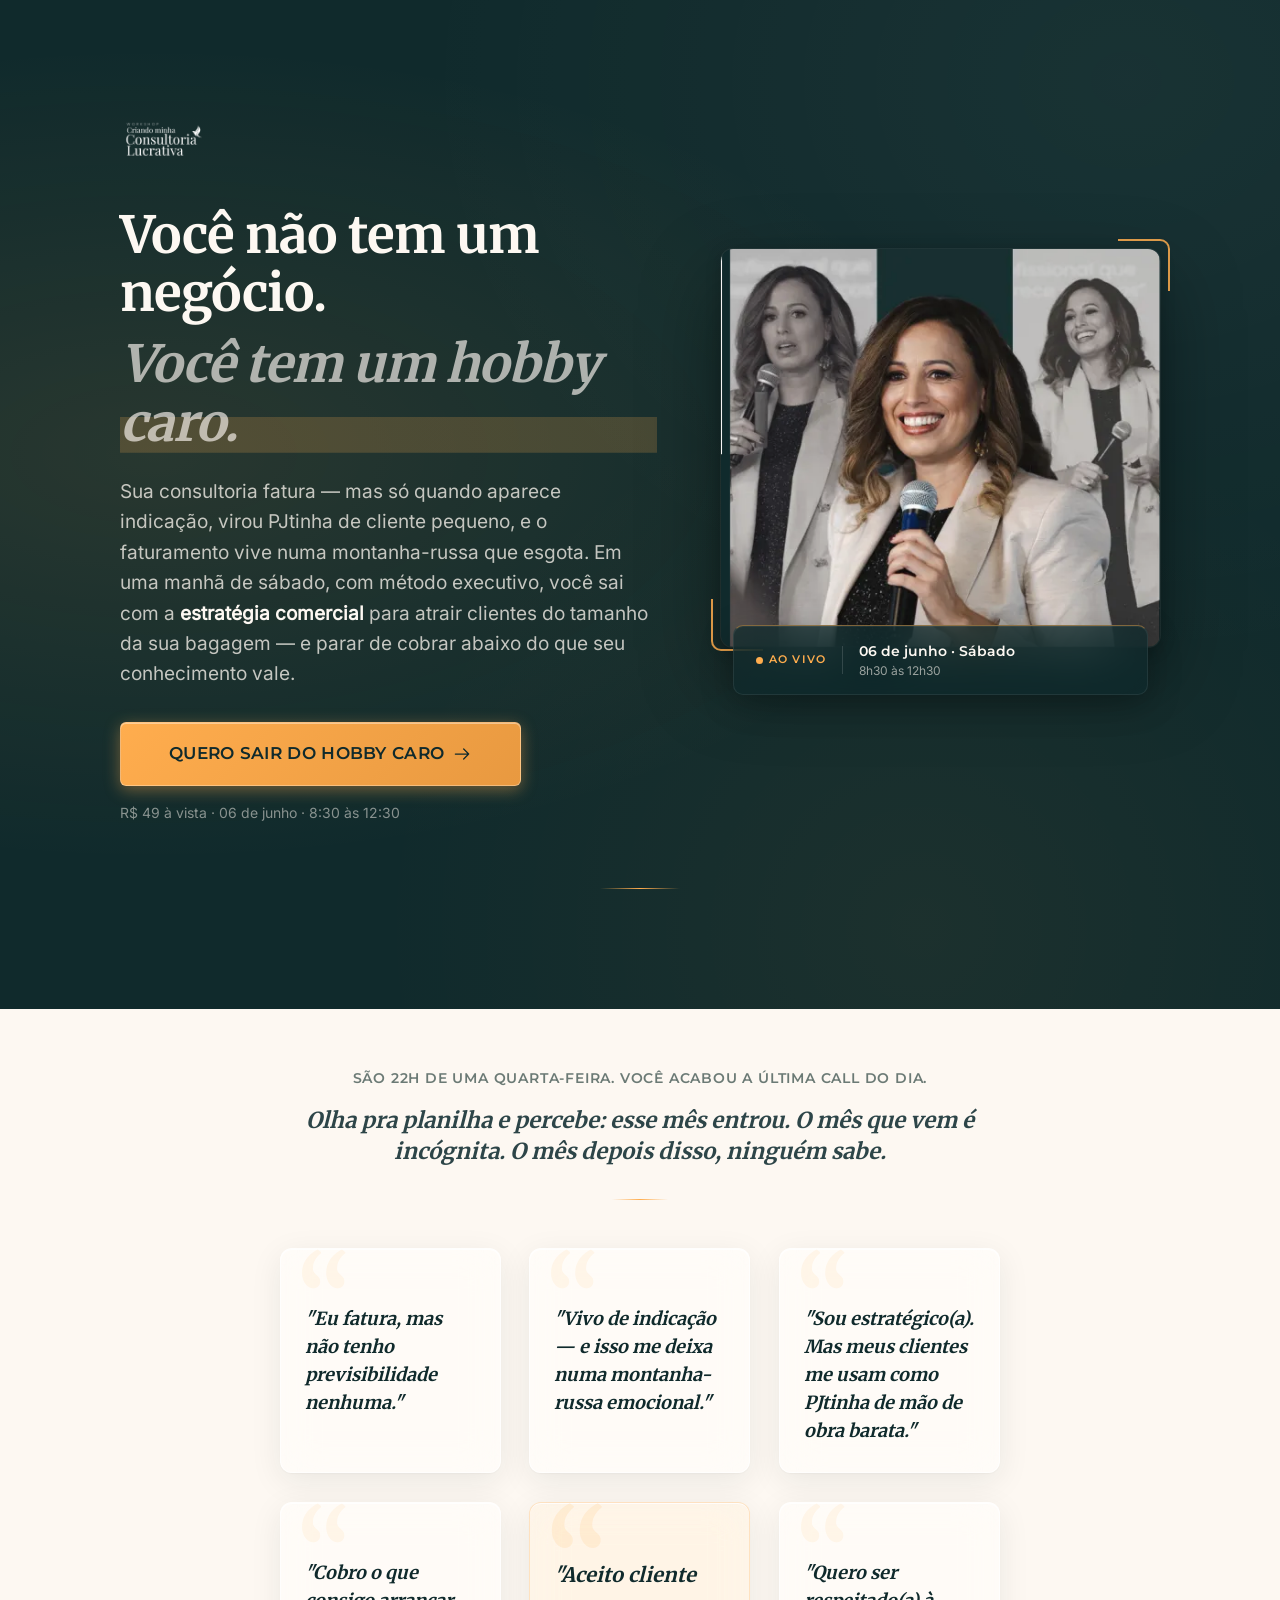
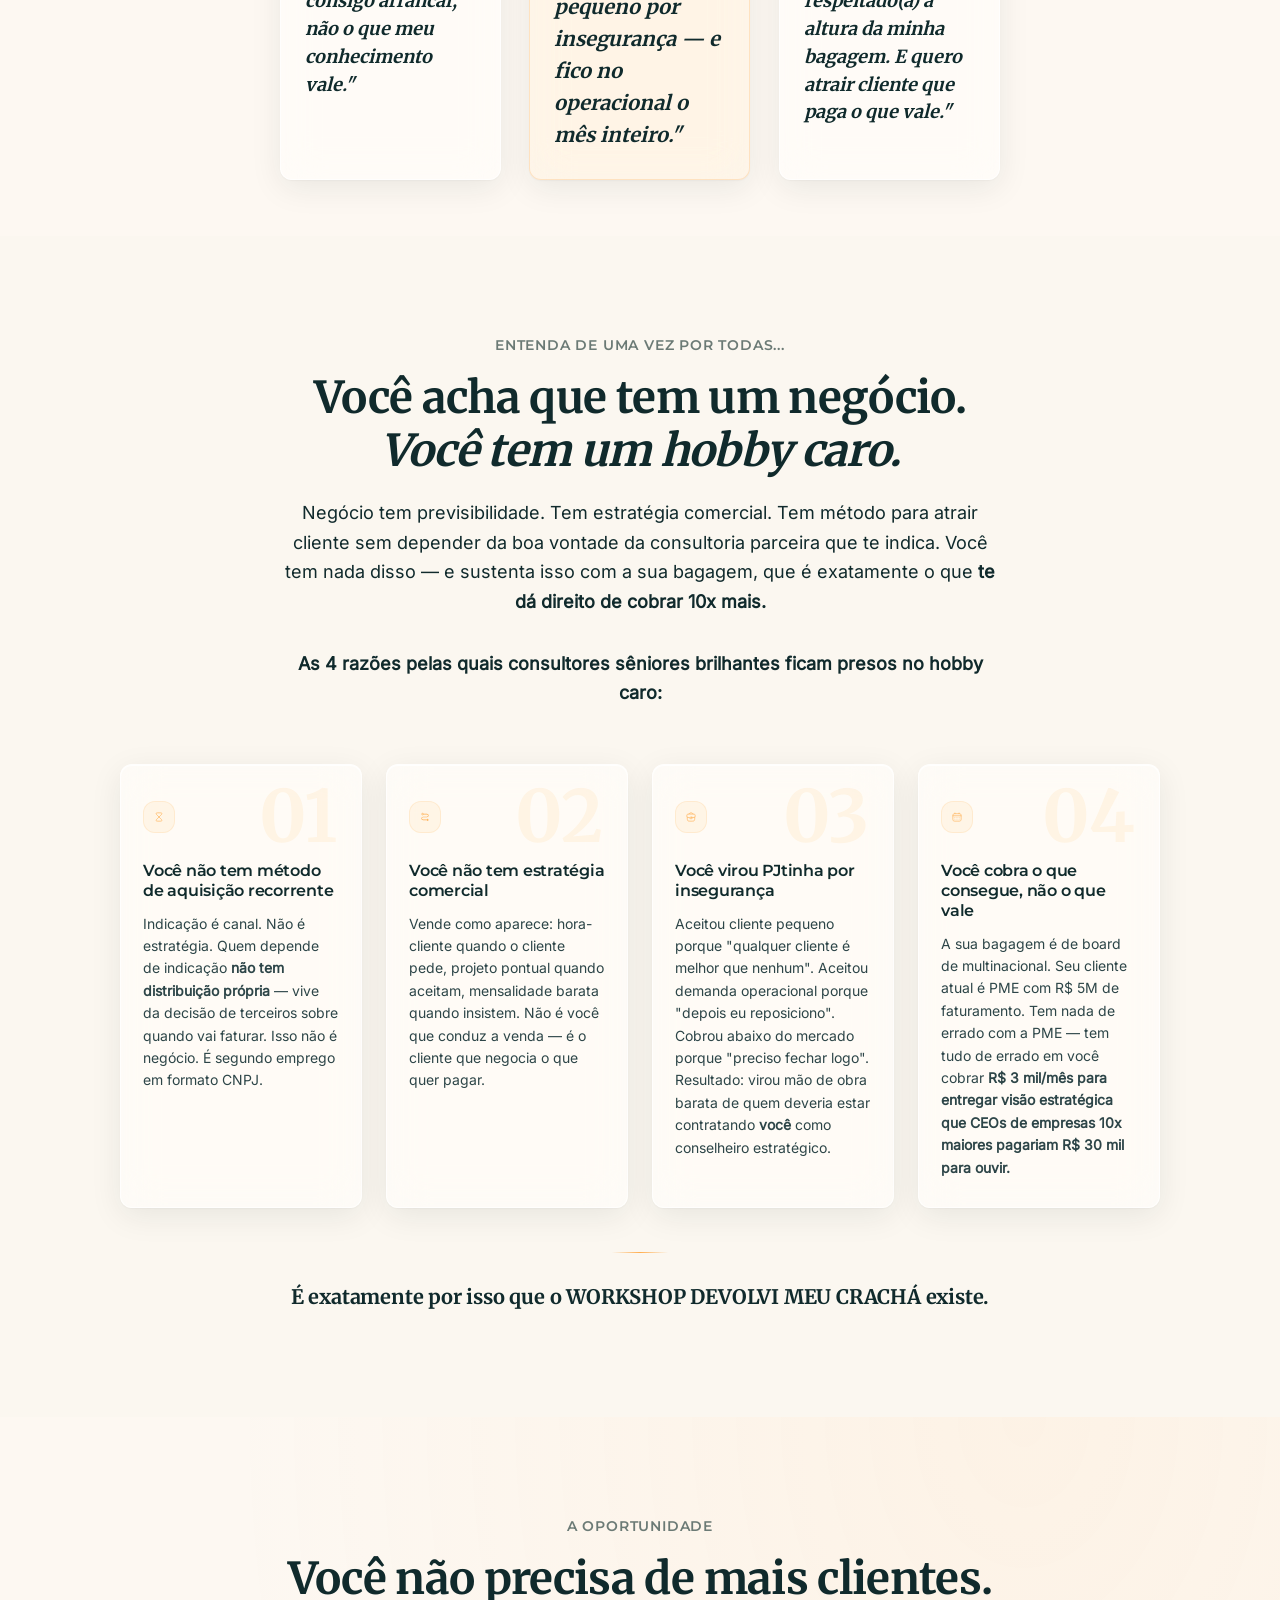
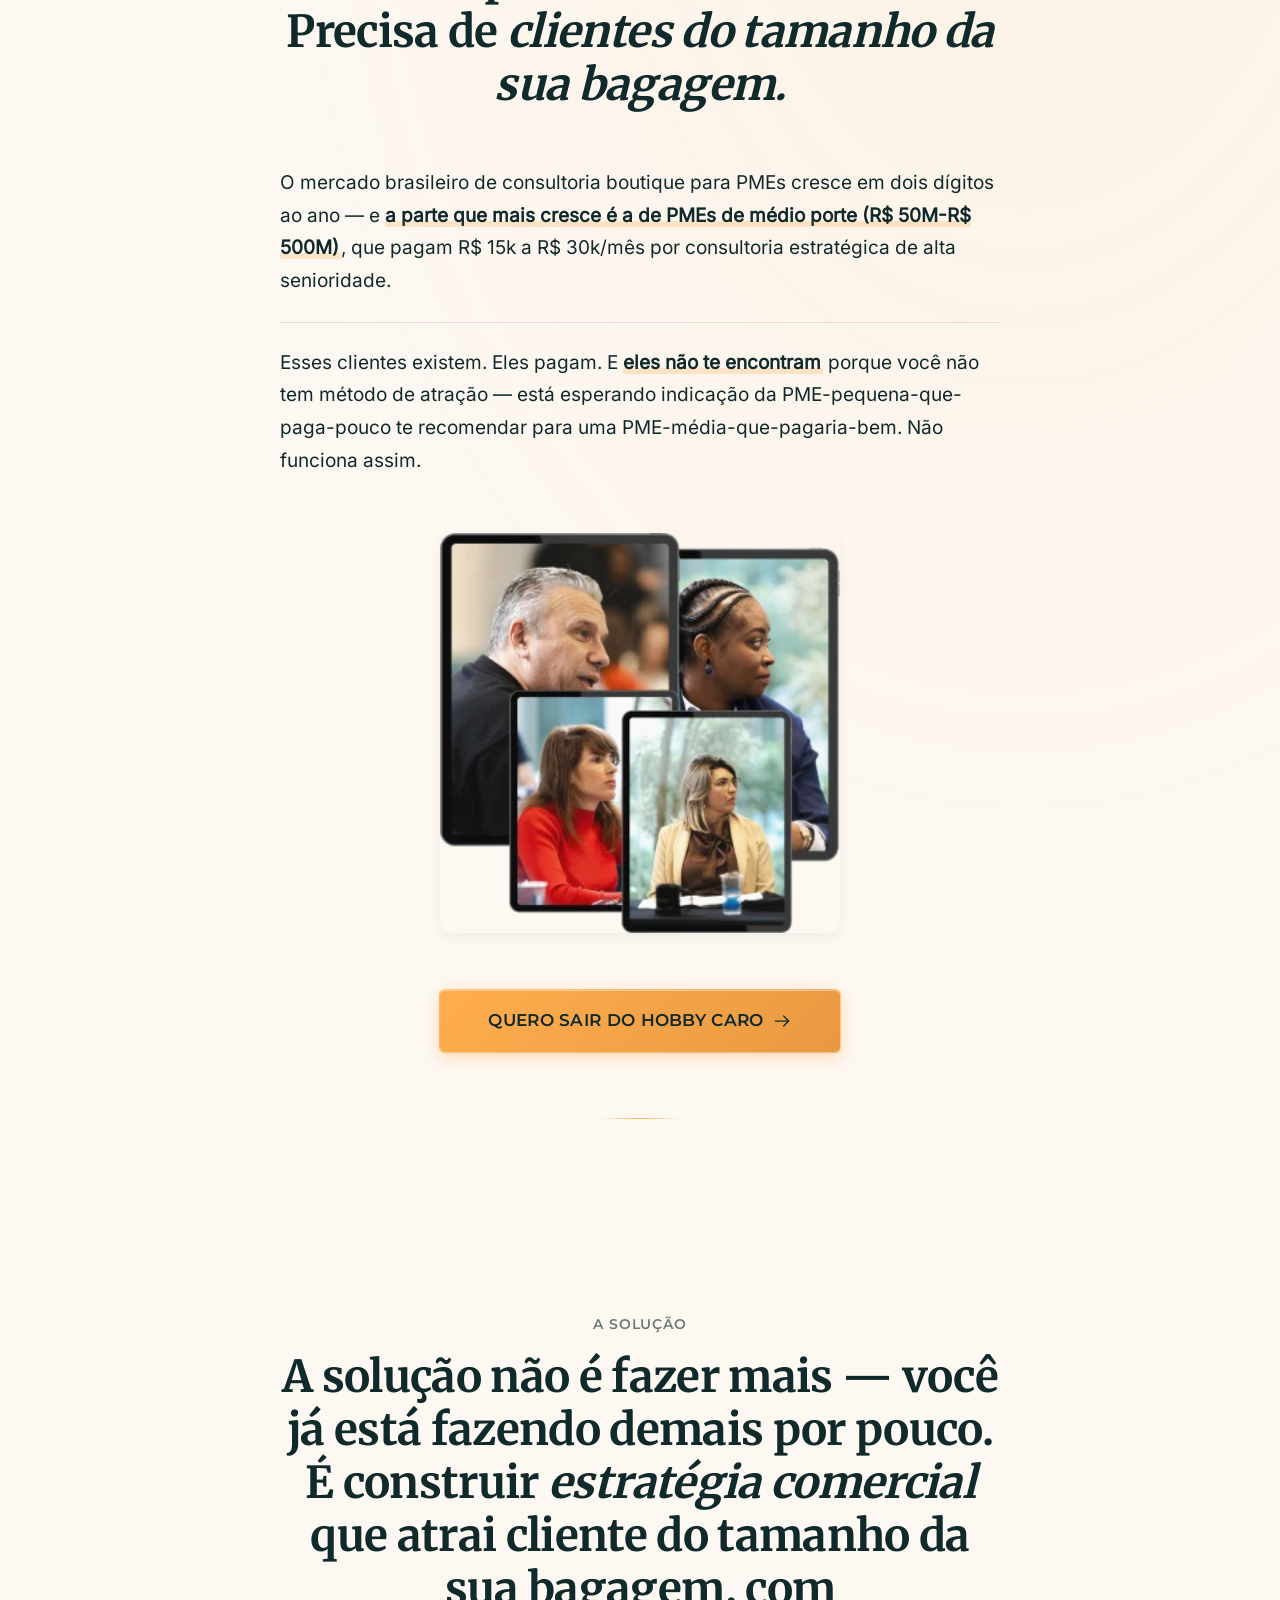
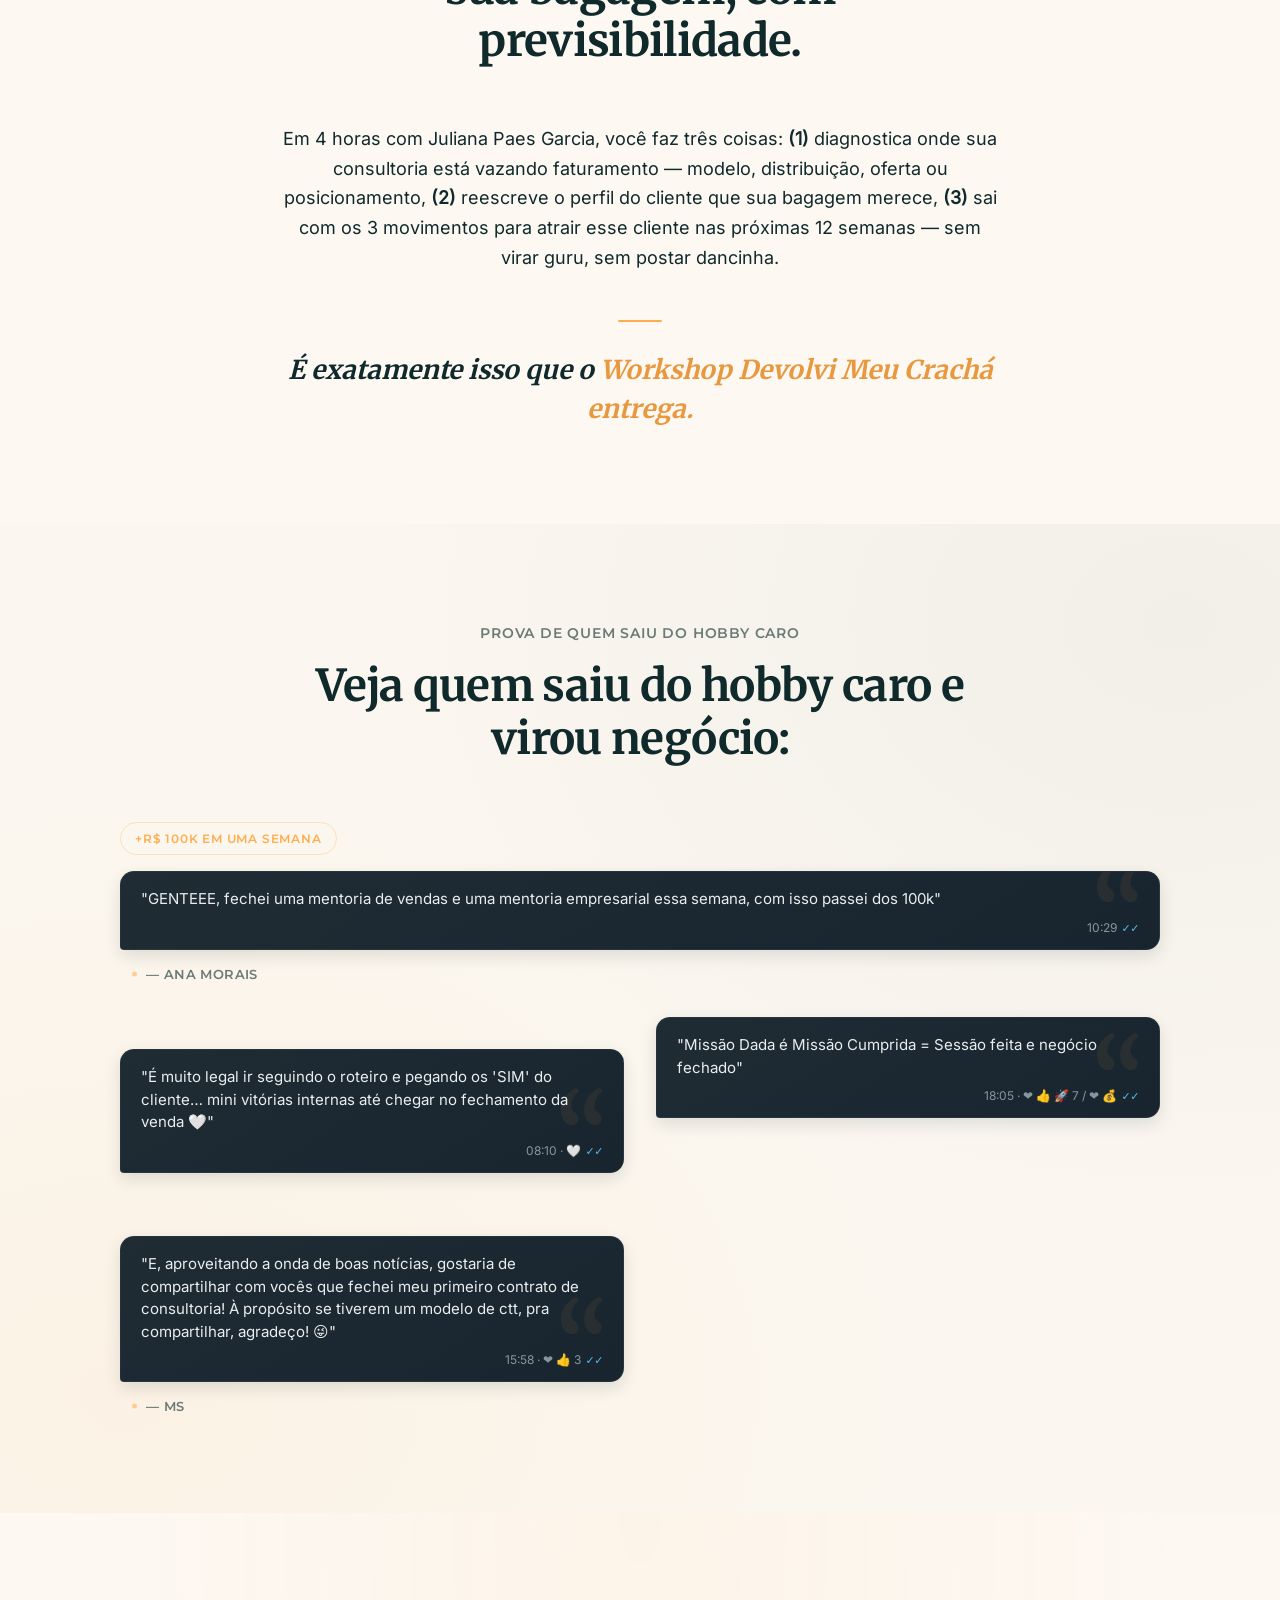
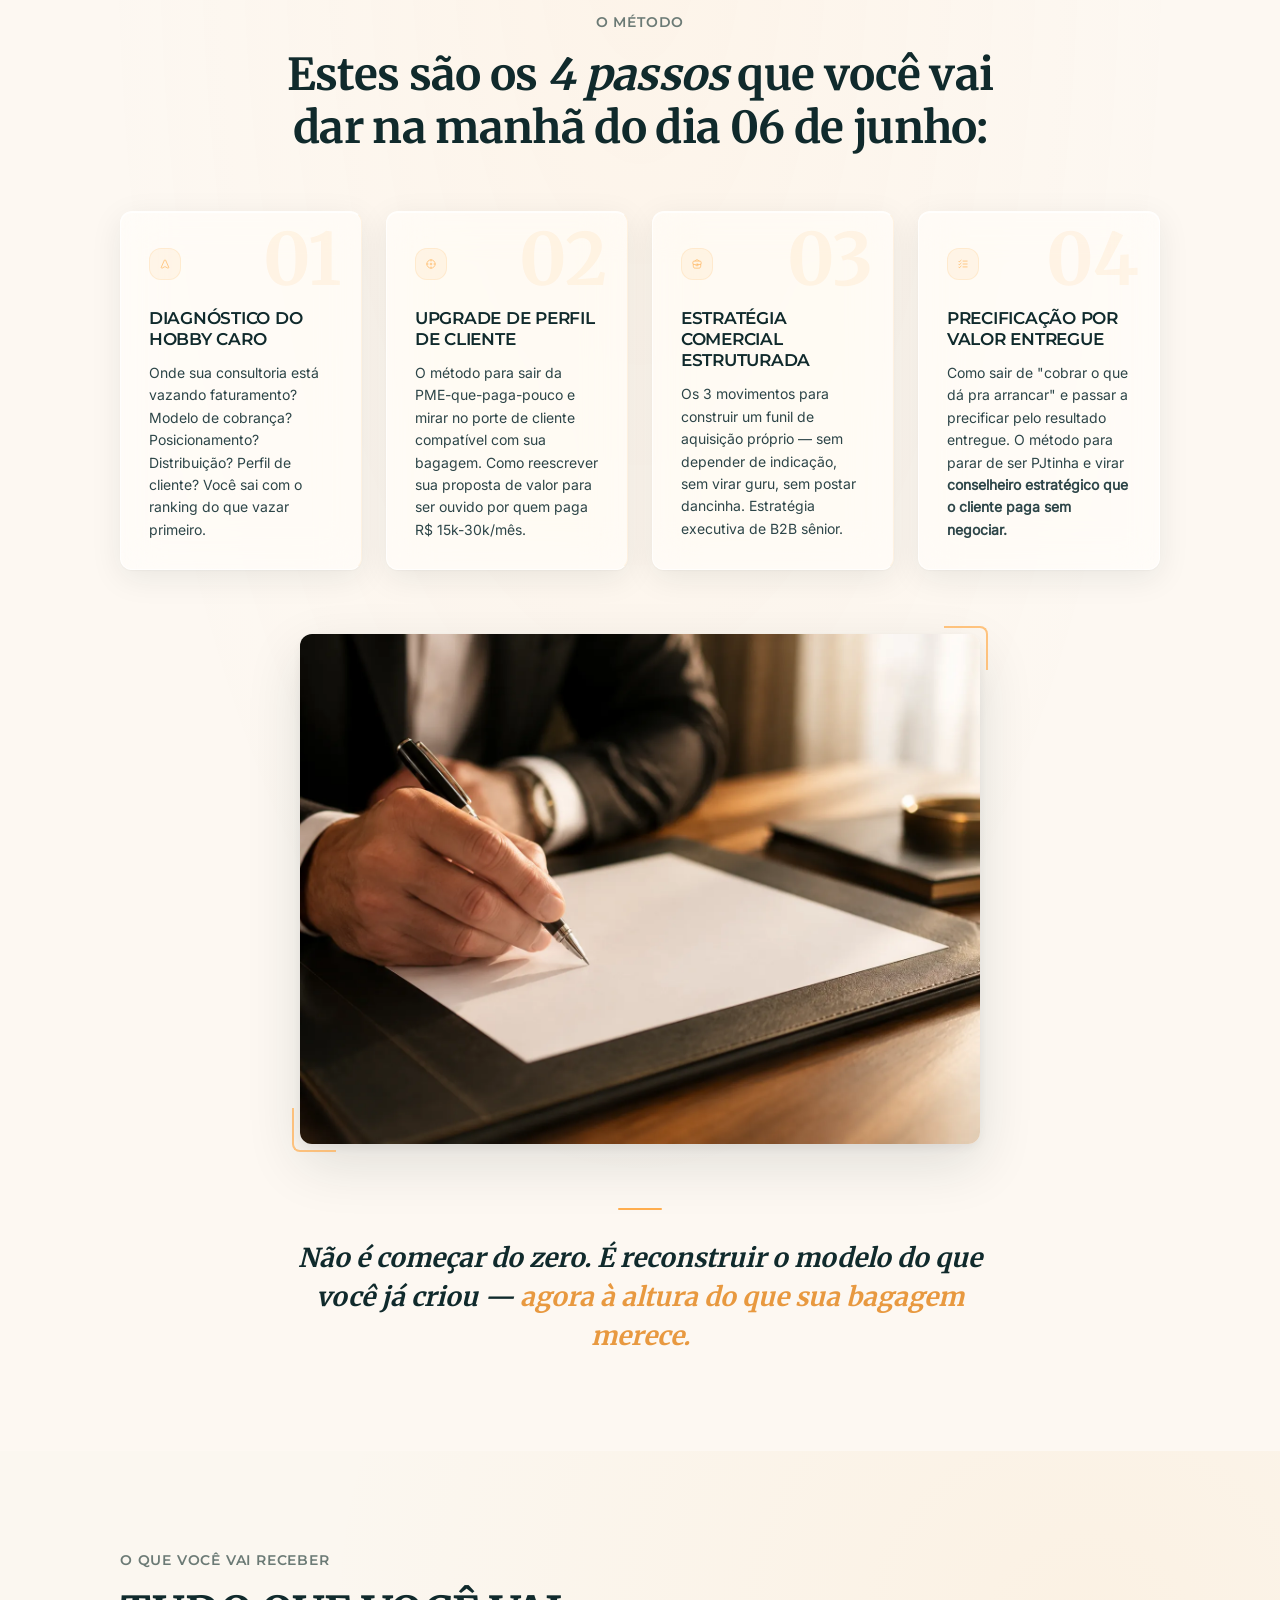
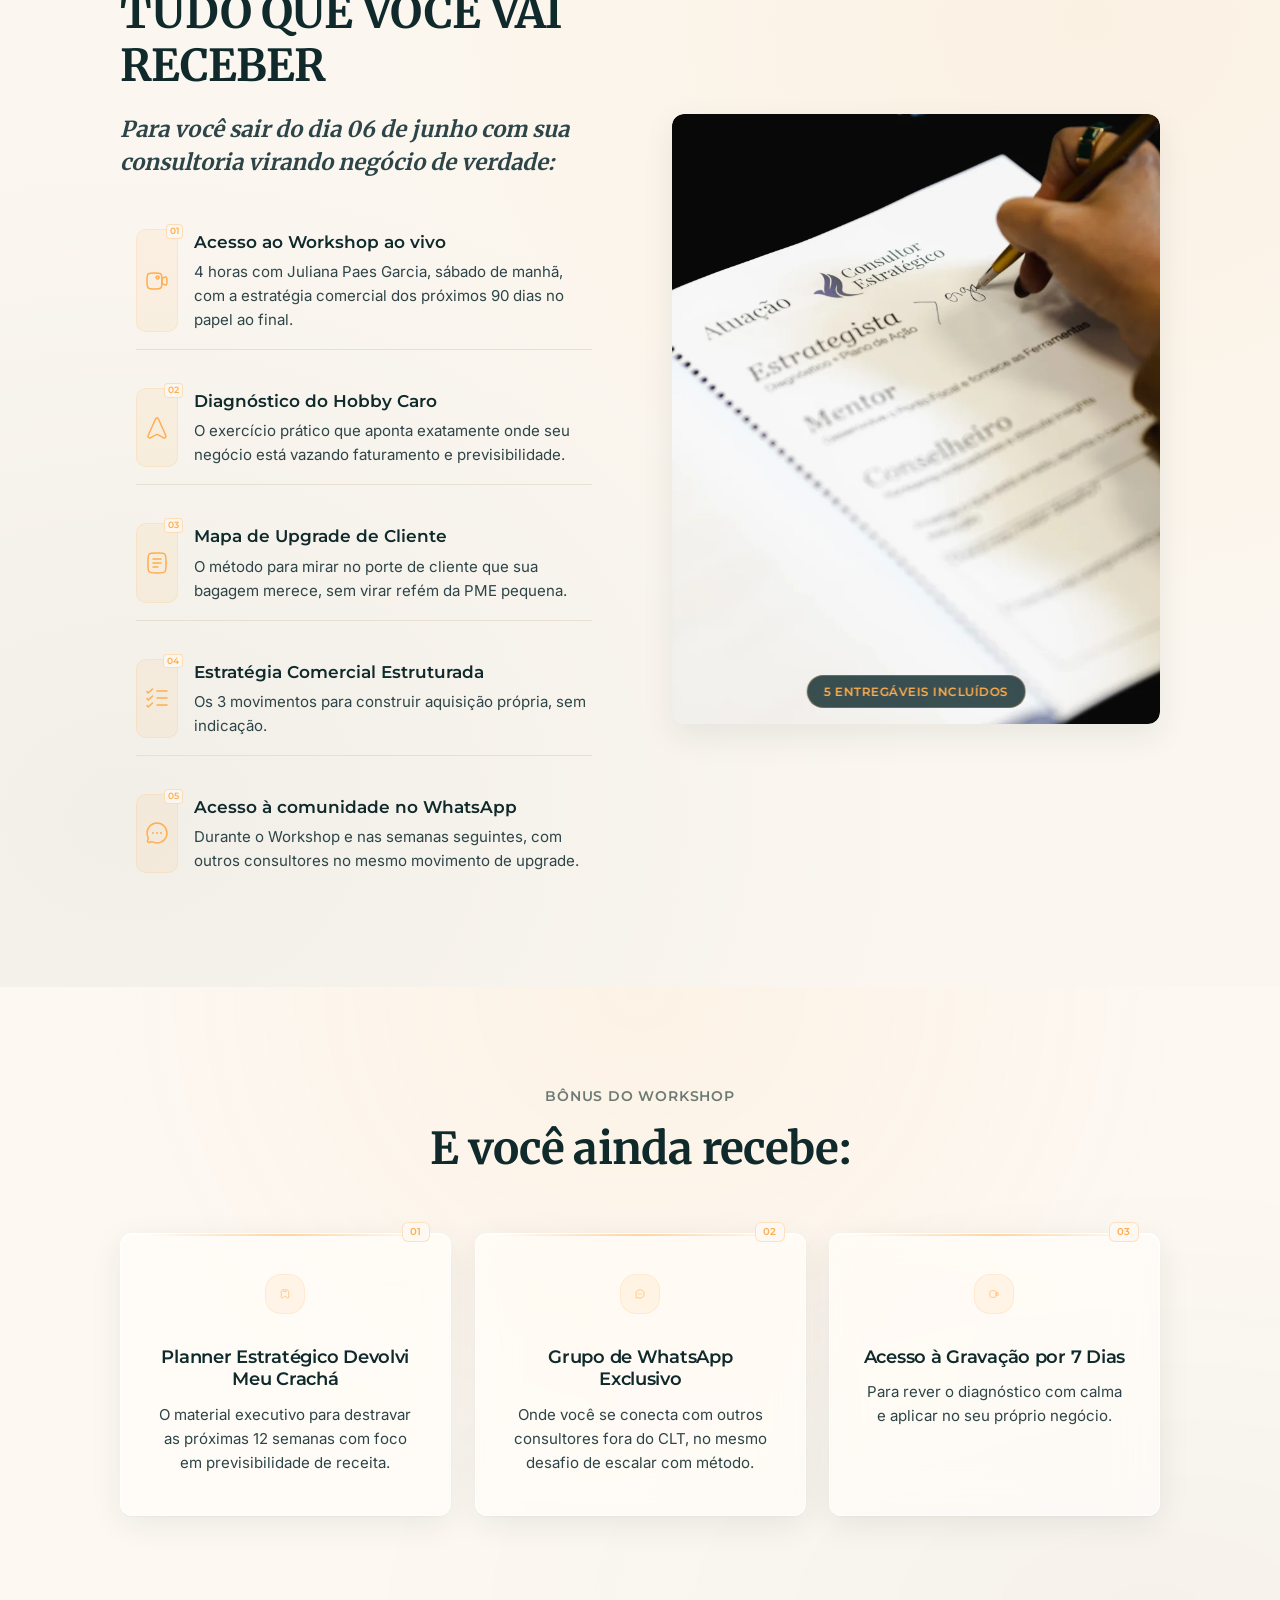
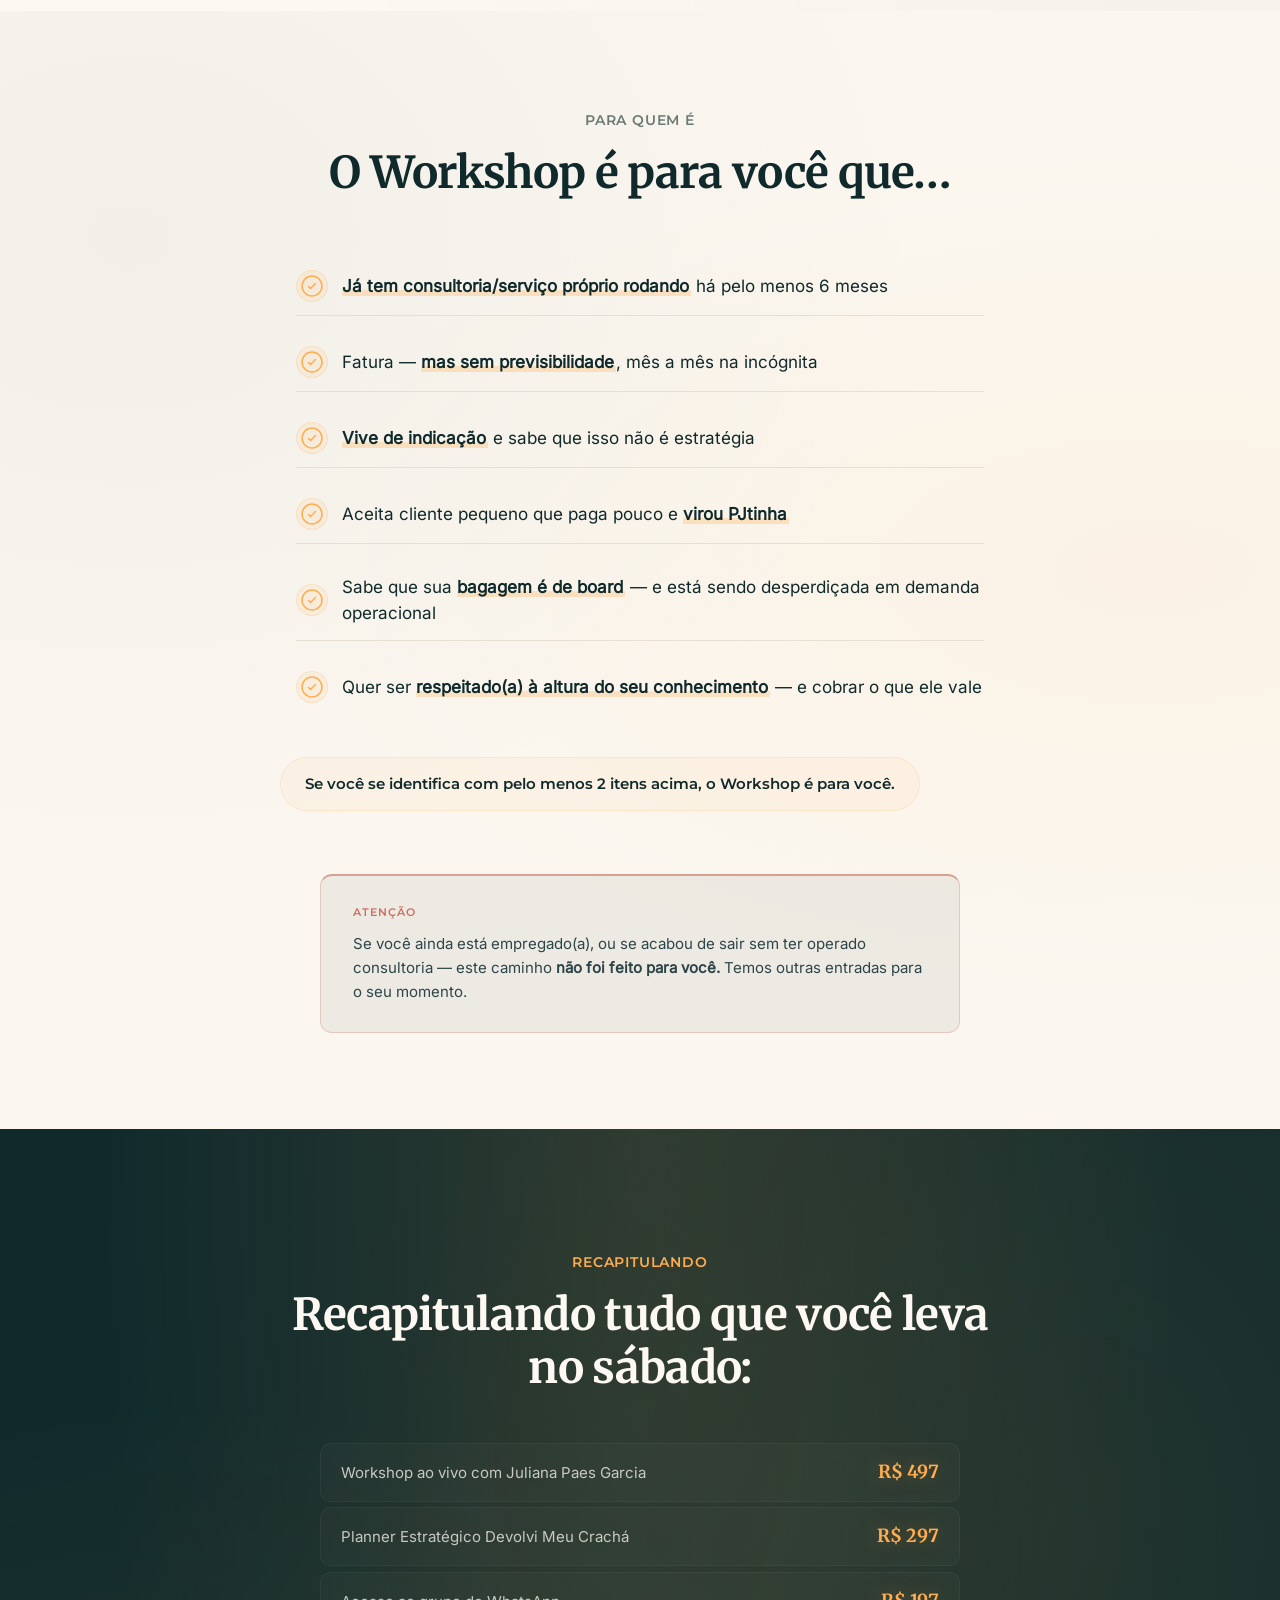
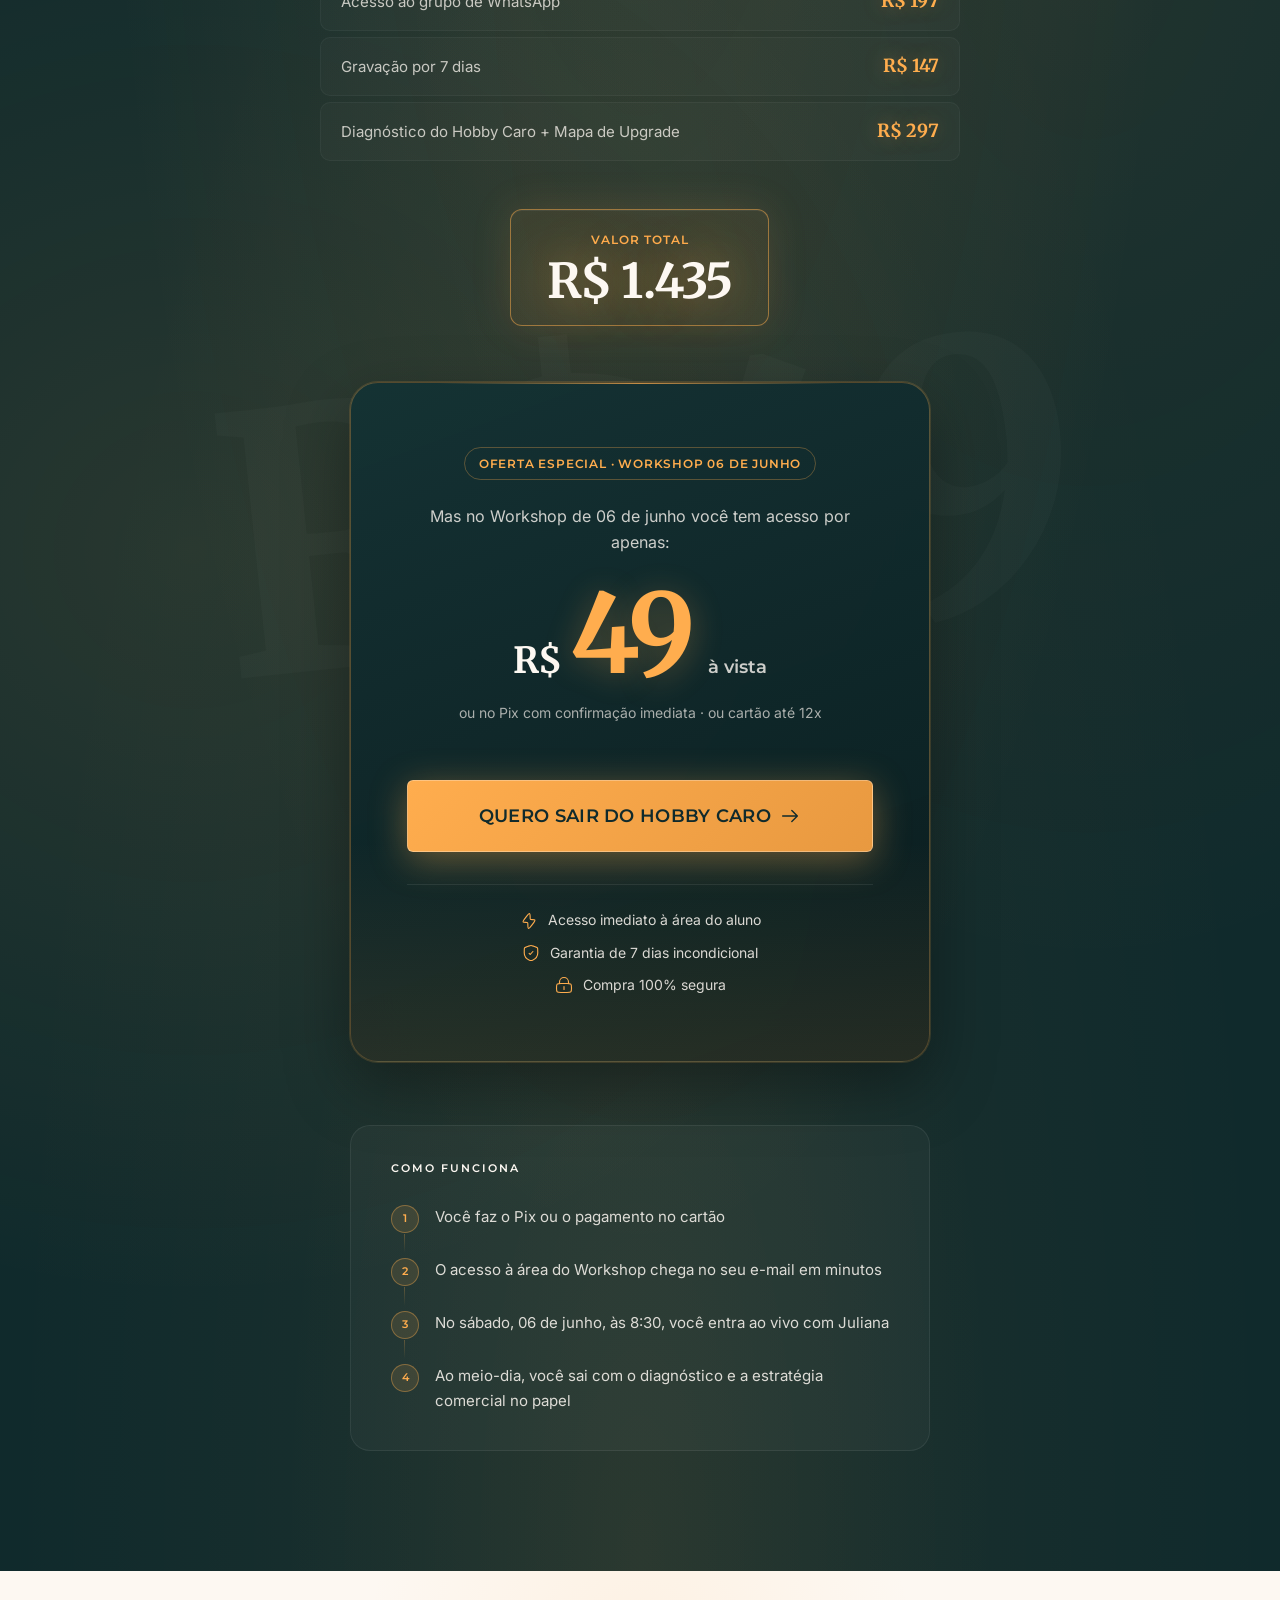
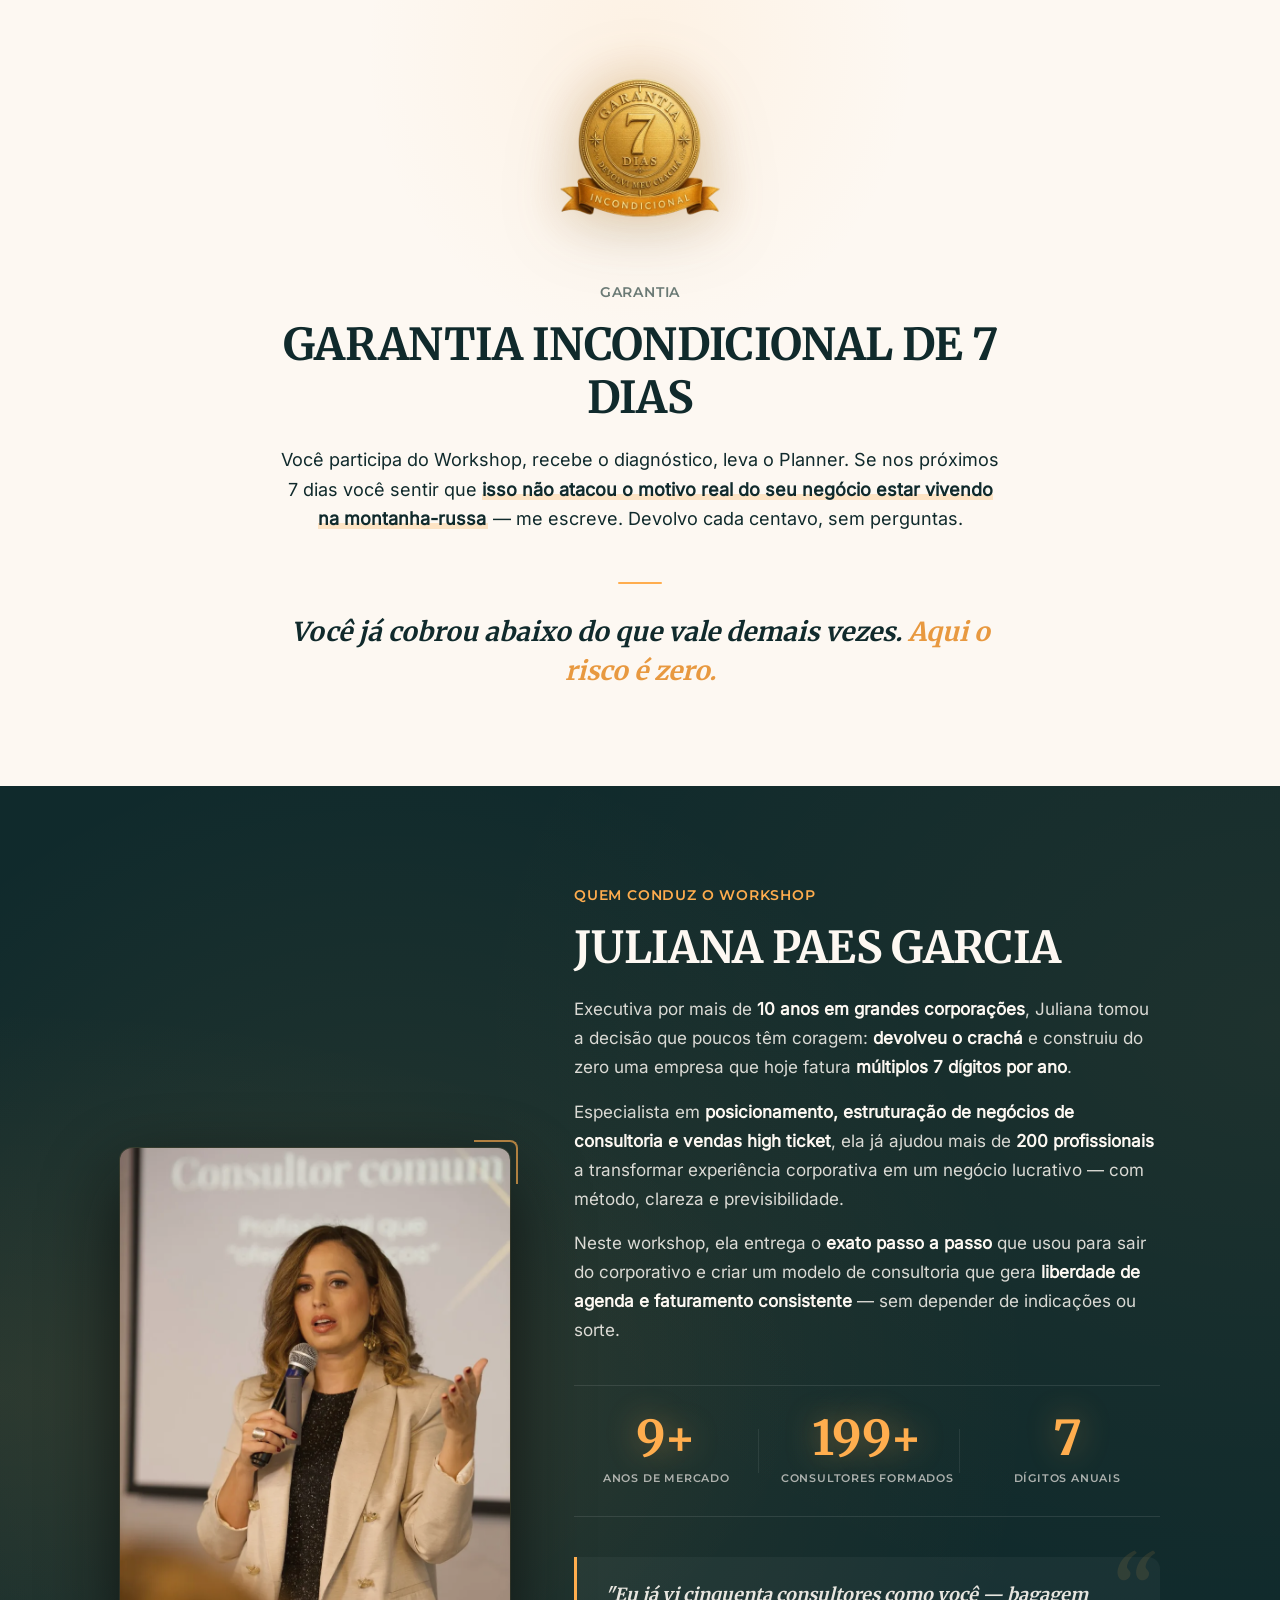
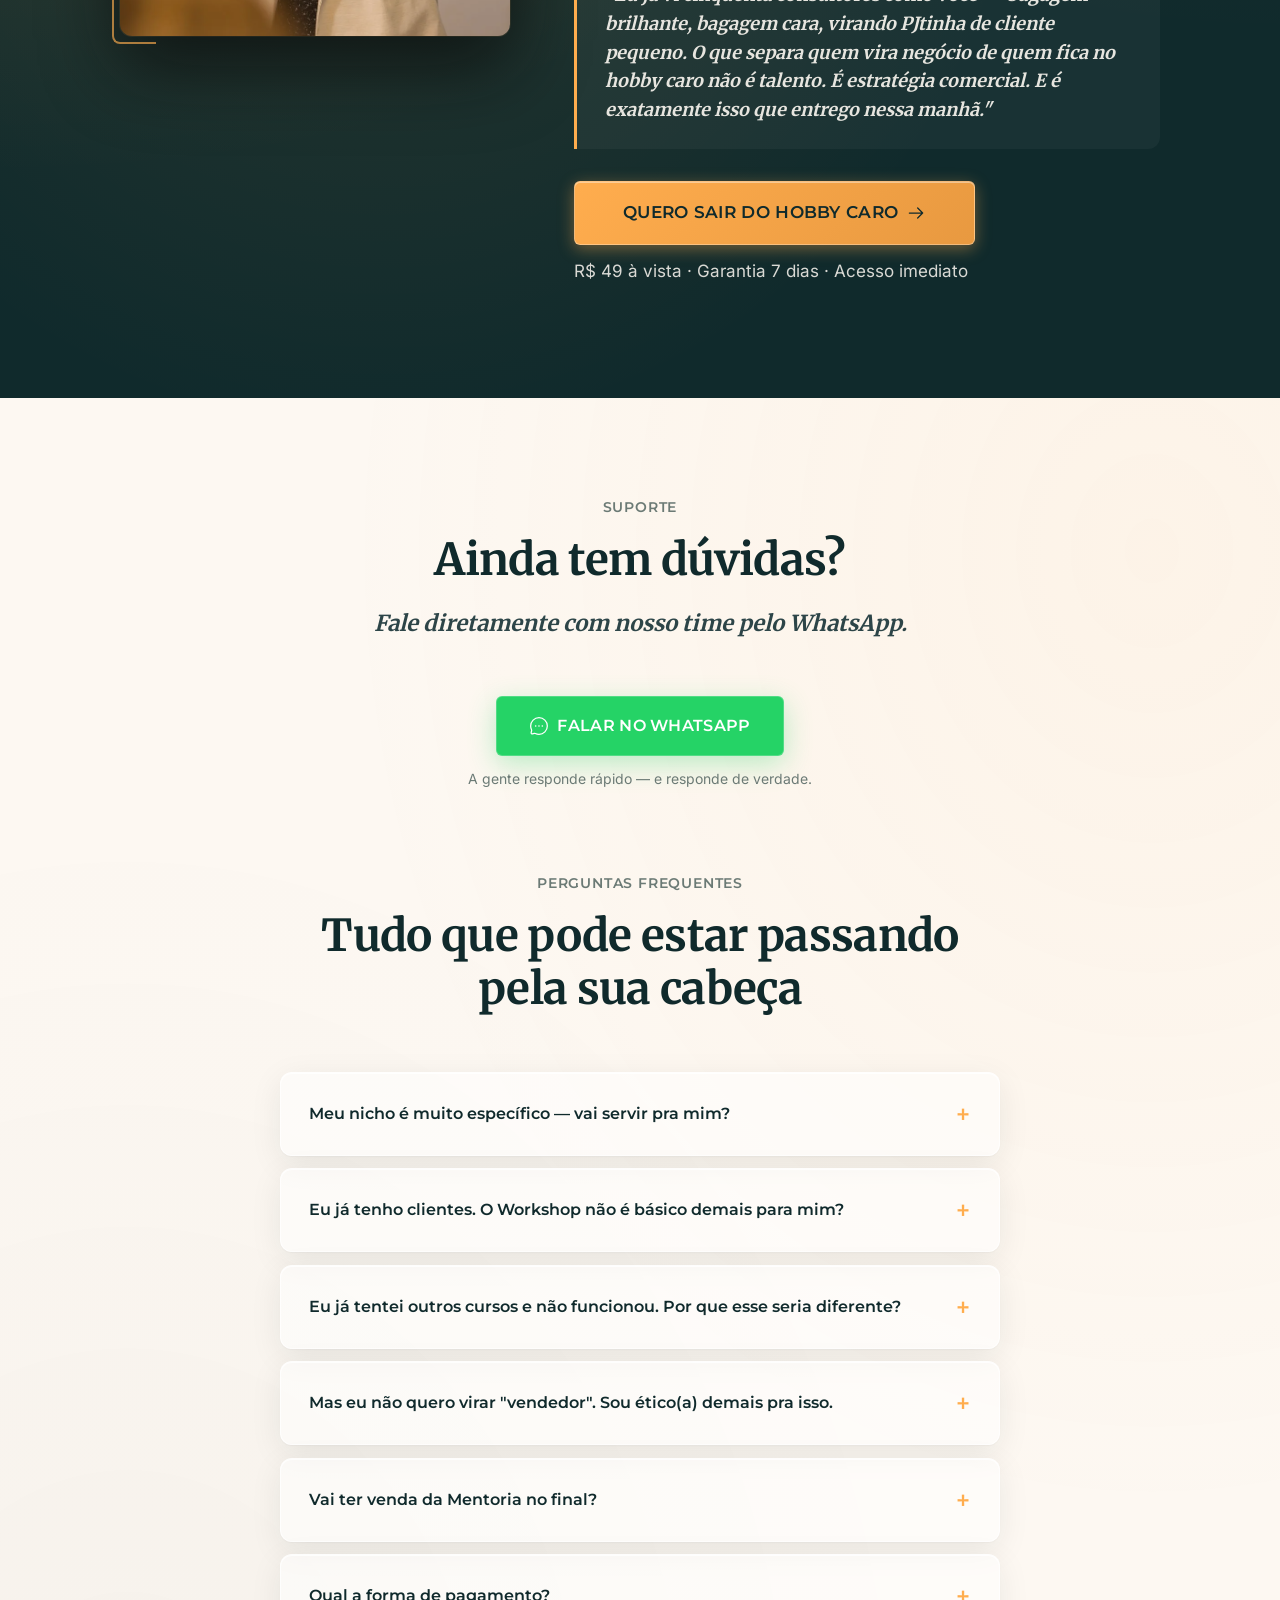
==== index.html @ f1f38ecc "feat: Workshop WS3 - Caminho 3 consultor e patino Landing page Caminho 3 adaptada do WS2 com copy e " ====
<!DOCTYPE html>
<html lang="pt-BR">
<head>
  <meta charset="UTF-8" />
  <meta name="viewport" content="width=device-width, initial-scale=1.0, viewport-fit=cover" />
  <meta name="theme-color" content="#102A2C" />
  <meta name="robots" content="index, follow" />

  <!-- Meta Pixel Code (deferred for LCP optimization) -->
  <script>
  (function() {
    var pixelLoaded = false;
    function loadMetaPixel() {
      if (pixelLoaded) return;
      pixelLoaded = true;

      !function(f,b,e,v,n,t,s){
        if(f.fbq)return;n=f.fbq=function(){n.callMethod?
        n.callMethod.apply(n,arguments):n.queue.push(arguments)};
        if(!f._fbq)f._fbq=n;n.push=n;n.loaded=!0;n.version='2.0';
        n.queue=[];t=b.createElement(e);t.async=!0;
        t.src=v;s=b.getElementsByTagName(e)[0];
        s.parentNode.insertBefore(t,s)
      }(window,document,'script','https://connect.facebook.net/en_US/fbevents.js');

      fbq('init', '520159145578484');
      fbq('track', 'PageView');
    }

    var events = ['mousedown', 'touchstart', 'keydown', 'scroll', 'mousemove'];
    function triggerLoad() {
      events.forEach(function(e) { window.removeEventListener(e, triggerLoad); });
      loadMetaPixel();
    }
    events.forEach(function(e) {
      window.addEventListener(e, triggerLoad, { passive: true, once: true });
    });

    setTimeout(loadMetaPixel, 3000);
  })();
  </script>
  <noscript>
    <img height="1" width="1" style="display:none"
         src="https://www.facebook.com/tr?id=520159145578484&ev=PageView&noscript=1"/>
  </noscript>
  <!-- End Meta Pixel Code -->

  <!-- TODO: atualizar canonical e og:url para o domínio do Caminho 3 -->
  <title>Workshop Devolvi Meu Crachá — Você não tem um negócio. Tem um hobby caro.</title>
  <meta name="description" content="Sua consultoria fatura mas sem previsibilidade, virou PJtinha de cliente pequeno e depende de indicação. Em uma manhã de sábado, com método executivo, você sai com a estratégia comercial para atrair clientes do tamanho da sua bagagem." />
  <link rel="canonical" href="https://workshop2.devolvimeucracha.com.br/" /><!-- TODO: atualizar URL canonical para o Caminho 3 -->

  <!-- Open Graph -->
  <meta property="og:title" content="Workshop Devolvi Meu Crachá — Você não tem um negócio. Tem um hobby caro." />
  <meta property="og:description" content="Sua consultoria fatura sem previsibilidade, virou PJtinha de cliente pequeno, depende de indicação. Sábado, 06 de junho, 8:30 às 12:30." />
  <meta property="og:type" content="website" />
  <meta property="og:locale" content="pt_BR" />
  <meta property="og:url" content="https://workshop2.devolvimeucracha.com.br/" /><!-- TODO: atualizar og:url -->
  <meta property="og:image" content="https://workshop2.devolvimeucracha.com.br/assets/og-image.png" /><!-- TODO: atualizar og:image -->
  <meta property="og:image:width" content="1200" />
  <meta property="og:image:height" content="630" />

  <!-- Twitter Card -->
  <meta name="twitter:card" content="summary_large_image" />
  <meta name="twitter:title" content="Workshop Devolvi Meu Crachá — Você não tem um negócio. Tem um hobby caro." />
  <meta name="twitter:description" content="Sua consultoria fatura sem previsibilidade, virou PJtinha de cliente pequeno, depende de indicação. Sábado, 06 de junho, 8:30 às 12:30." />
  <meta name="twitter:image" content="https://workshop2.devolvimeucracha.com.br/assets/og-image.png" /><!-- TODO: atualizar twitter:image -->

  <!-- Favicon -->
  <link rel="icon" type="image/svg+xml" href="assets/favicon/favicon.svg" />
  <link rel="icon" type="image/png" sizes="96x96" href="assets/favicon/favicon-96x96.png" />
  <link rel="apple-touch-icon" sizes="180x180" href="assets/favicon/apple-touch-icon.png" />
  <link rel="manifest" href="assets/favicon/site.webmanifest" />
  <link rel="shortcut icon" href="assets/favicon/favicon.ico" />

  <!-- Fonts: self-hosted (eliminates Google Fonts 840ms render-blocking) -->
  <link rel="preload" href="/assets/fonts/merriweather-700.woff2" as="font" type="font/woff2" crossorigin />
  <link rel="preload" href="/assets/fonts/inter-400.woff2" as="font" type="font/woff2" crossorigin />
  <link rel="preload" href="/assets/fonts/montserrat-600.woff2" as="font" type="font/woff2" crossorigin />

  <!-- LCP preload — responsivo mobile/desktop -->
  <link rel="preload" as="image"
        href="assets/mentora-hero.webp"
        imagesrcset="assets/mentora-hero-mobile.webp 768w, assets/mentora-hero.webp 1920w"
        imagesizes="(max-width: 768px) 100vw, 924px"
        fetchpriority="high" />

  <!-- Progressive enhancement: mark JS available before first paint -->
  <script>document.documentElement.classList.add('js-enabled')</script>

  <!-- Critical CSS: font-face + above-fold layout to prevent FOUC on async CSS load -->
  <style>
    @font-face{font-family:'Merriweather';font-style:normal;font-weight:700;font-display:swap;src:url('/assets/fonts/merriweather-700.woff2') format('woff2')}
    @font-face{font-family:'Inter';font-style:normal;font-weight:400;font-display:swap;src:url('/assets/fonts/inter-400.woff2') format('woff2')}
    @font-face{font-family:'Montserrat';font-style:normal;font-weight:600;font-display:swap;src:url('/assets/fonts/montserrat-600.woff2') format('woff2')}
    :root{--color-bg-base:#FDF8F2;--color-primary:#102A2C;--color-accent:#FFAD4E;--color-text-primary:#102A2C;--color-text-on-dark:#FDF8F2;--font-heading:'Merriweather',Georgia,serif;--font-subheading:'Montserrat',system-ui,sans-serif;--font-body:'Inter',system-ui,sans-serif;--container-max:1200px;--padding-x-mobile:24px;--padding-x-tablet:48px;--padding-x-desktop:80px;--section-py-mobile:64px;--section-py-desktop:96px;--section-py-hero:120px;--radius-card:12px;--shadow-lg:0 12px 32px rgba(16,42,44,.08)}
    *,*::before,*::after{box-sizing:border-box}
    html{scroll-behavior:smooth;-webkit-text-size-adjust:100%}
    body{margin:0;font-family:var(--font-body);font-size:16px;line-height:1.6;color:var(--color-text-primary);background-color:var(--color-bg-base);position:relative;-webkit-font-smoothing:antialiased;overflow-x:hidden}
    body::before{content:'';position:fixed;inset:0;background:radial-gradient(ellipse at top left,rgba(255,173,78,.06) 0%,transparent 60%),radial-gradient(ellipse at bottom right,rgba(16,42,44,.04) 0%,transparent 70%);pointer-events:none;z-index:0}
    body::after{content:'';position:fixed;inset:0;opacity:.04;pointer-events:none;z-index:1}
    main,section,header,footer{position:relative;z-index:2}
    img{max-width:100%;height:auto;display:block}a{color:inherit;text-decoration:none}button{font-family:inherit;cursor:pointer}ul{padding:0;margin:0;list-style:none}
    h1,h2,h3,h4,h5,h6{font-family:var(--font-heading);font-weight:700;color:var(--color-text-primary);margin:0;letter-spacing:-.015em}
    h1{font-size:clamp(32px,8vw,40px);line-height:1.15}h2{font-size:clamp(24px,6vw,32px);line-height:1.2}
    p{margin:0 0 1em}p:last-child{margin-bottom:0}em{font-style:italic;font-weight:300;font-family:var(--font-heading)}strong{font-weight:700}
    .container{width:100%;max-width:var(--container-max);margin:0 auto;padding:0 var(--padding-x-mobile)}
    @media(min-width:768px){.container{padding:0 var(--padding-x-tablet)}}
    @media(min-width:1024px){.container{padding:0 var(--padding-x-desktop)}}
    .section{padding-top:var(--section-py-mobile);padding-bottom:var(--section-py-mobile)}
    @media(min-width:1024px){.section{padding-top:var(--section-py-desktop);padding-bottom:var(--section-py-desktop)}}
    .section--hero{padding-top:clamp(80px,12vw,var(--section-py-hero));padding-bottom:clamp(64px,10vw,var(--section-py-hero));overflow:hidden;background-color:var(--color-primary);background-image:radial-gradient(ellipse at 12% 45%,rgba(255,173,78,.10) 0%,transparent 52%),radial-gradient(ellipse at 88% 8%,rgba(253,248,242,.04) 0%,transparent 45%),radial-gradient(ellipse at 72% 92%,rgba(255,173,78,.05) 0%,transparent 42%)}
    .hero__grid{display:grid;grid-template-columns:1fr;gap:48px;align-items:center}
    @media(min-width:1024px){.hero__grid{grid-template-columns:55fr 45fr;gap:64px}}
    .hero__copy{color:var(--color-text-on-dark)}
    .hero__title{font-size:clamp(32px,6vw,48px);line-height:1.15;margin-bottom:24px;color:var(--color-text-on-dark)}
    .hero__title em{font-style:italic;font-weight:300;color:rgba(253,248,242,.65)}
    .hero__title-emphasis{display:block;margin-top:12px;color:var(--color-text-on-dark);background-image:linear-gradient(transparent 70%,rgba(255,173,78,.20) 70%);background-position:0 100%;background-repeat:no-repeat;padding-right:4px}
    .hero__subtitle{font-size:19px;line-height:1.6;color:rgba(253,248,242,.75);margin-bottom:32px;max-width:560px}
    .hero__subtitle strong{color:var(--color-text-on-dark)}.hero__cta-row{display:flex;flex-wrap:wrap;align-items:center;gap:16px 24px}.hero__cta-meta{font-size:14px;color:rgba(253,248,242,.50)}
    .hero__visual{display:flex;justify-content:center;align-items:flex-start;position:relative}
    .hero__image-frame{position:relative;width:100%;padding-bottom:48px}.hero__image-wrap{width:100%;border-radius:var(--radius-card);overflow:hidden;aspect-ratio:4/5}.hero__image-wrap img{width:100%;height:100%;object-fit:cover}
    .hero__logo{display:inline-block;background:transparent;padding:0;margin-bottom:36px}.hero__logo img{height:42px;width:auto;display:block}
    .fade-in{opacity:0;transform:translateY(24px);transition:opacity .7s ease,transform .7s ease}.is-visible{opacity:1;transform:translateY(0)}
  </style>

  <!-- Styles: async load eliminates render-blocking (saves ~2,900 ms on mobile) -->
  <link rel="preload" href="css/styles.min.css?v=1" as="style" onload="this.onload=null;this.rel='stylesheet'">
  <noscript><link rel="stylesheet" href="css/styles.min.css?v=1"></noscript>
</head>
<body>

  <main>

    <!-- =========================================================== -->
    <!-- DOBRA 1 — HERO                                               -->
    <!-- =========================================================== -->
    <section class="section section--hero" id="hero">
      <div class="container hero__grid">
        <div class="hero__copy">
          <div class="hero__logo">
            <img src="assets/logo.webp"
                 srcset="assets/logo.webp 1x, assets/logo@2x.webp 2x"
                 alt="Devolvi Meu Crachá"
                 width="100" height="46" />
          </div>
          <h1 class="hero__title">
            Você não tem um negócio.
            <span class="hero__title-emphasis"><em>Você tem um hobby caro.</em></span>
          </h1>
          <p class="hero__subtitle">
            Sua consultoria fatura — mas só quando aparece indicação, virou PJtinha de cliente pequeno, e o faturamento vive numa montanha-russa que esgota. Em uma manhã de sábado, com método executivo, você sai com a <strong>estratégia comercial</strong> para atrair clientes do tamanho da sua bagagem — e parar de cobrar abaixo do que seu conhecimento vale.
          </p>
          <div class="hero__cta-row">
            <a href="#oferta" class="cta-primary">
              QUERO SAIR DO HOBBY CARO
              <svg xmlns="http://www.w3.org/2000/svg" width="20" height="20" viewBox="0 0 24 24" aria-hidden="true" style="vertical-align:middle;flex-shrink:0"><path fill="none" stroke="currentColor" stroke-linecap="round" stroke-linejoin="round" stroke-width="1.5" d="M4 12h16m0 0l-6-6m6 6l-6 6"/></svg>
            </a>
            <span class="hero__cta-meta">R$ 49 à vista · 06 de junho · 8:30 às 12:30</span>
          </div>
        </div>

        <div class="hero__visual">
          <div class="hero__image-frame">
            <div class="hero__image-wrap img-treated">
              <picture>
                <source
                  media="(max-width: 768px)"
                  srcset="assets/mentora-hero-mobile.webp" />
                <img
                  src="assets/mentora-hero.webp"
                  alt="Juliana Paes Garcia — criadora do método Devolvi Meu Crachá"
                  width="924" height="837"
                  loading="eager"
                  fetchpriority="high" />
              </picture>
            </div>
            <div class="hero__event-card">
              <span class="hero__event-live">
                <span class="hero__event-dot" aria-hidden="true"></span>
                Ao vivo
              </span>
              <span class="hero__event-divider" aria-hidden="true"></span>
              <div class="hero__event-detail">
                <span class="hero__event-date">06 de junho · Sábado</span>
                <span class="hero__event-time">8h30 às 12h30</span>
              </div>
            </div>
          </div>
        </div>
      </div>

      <div class="divider-gold" aria-hidden="true"></div>
    </section>

    <!-- =========================================================== -->
    <!-- DOBRA 2 — IDENTIFICAÇÃO DA DOR (Vozes da cabeça)             -->
    <!-- =========================================================== -->
    <section class="section section--narrow" id="identificacao">
      <div class="container container--narrow">
        <div class="text-center fade-in">
          <span class="eyebrow">São 22h de uma quarta-feira. Você acabou a última call do dia.</span>
          <p class="lead-italic">Olha pra planilha e percebe: esse mês entrou. O mês que vem é incógnita. O mês depois disso, ninguém sabe.</p>
        </div>

        <div class="voices-grid stagger">
          <blockquote class="card voice-card fade-in">
            <p>"Eu fatura, mas não tenho previsibilidade nenhuma."</p>
          </blockquote>
          <blockquote class="card voice-card fade-in">
            <p>"Vivo de indicação — e isso me deixa numa montanha-russa emocional."</p>
          </blockquote>
          <blockquote class="card voice-card fade-in">
            <p>"Sou estratégico(a). Mas meus clientes me usam como PJtinha de mão de obra barata."</p>
          </blockquote>
          <blockquote class="card voice-card fade-in">
            <p>"Cobro o que consigo arrancar, não o que meu conhecimento vale."</p>
          </blockquote>
          <blockquote class="card voice-card voice-card--featured fade-in">
            <p>"Aceito cliente pequeno por insegurança — e fico no operacional o mês inteiro."</p>
          </blockquote>
          <blockquote class="card voice-card fade-in">
            <p>"Quero ser respeitado(a) à altura da minha bagagem. E quero atrair cliente que paga o que vale."</p>
          </blockquote>
        </div>
      </div>
    </section>

    <!-- =========================================================== -->
    <!-- DOBRA 3 — DIAGNÓSTICO (4 Razões — "hobby caro")              -->
    <!-- =========================================================== -->
    <section class="section section--warm" id="diagnostico">
      <div class="container">
        <header class="section-header text-center fade-in">
          <span class="eyebrow">ENTENDA DE UMA VEZ POR TODAS...</span>
          <h2 class="section-title">Você acha que tem um negócio. <em>Você tem um hobby caro.</em></h2>
          <p class="section-body">
            Negócio tem previsibilidade. Tem estratégia comercial. Tem método para atrair cliente sem depender da boa vontade da consultoria parceira que te indica. Você tem nada disso — e sustenta isso com a sua bagagem, que é exatamente o que <strong>te dá direito de cobrar 10x mais.</strong>
          </p>
          <p class="section-body section-body--strong">
            As 4 razões pelas quais consultores sêniores brilhantes ficam presos no hobby caro:
          </p>
        </header>

        <div class="trap-grid stagger">
          <article class="card trap-card fade-in">
            <span class="trap-card__number">01</span>
            <svg class="trap-card__icon" xmlns="http://www.w3.org/2000/svg" width="32" height="32" viewBox="0 0 24 24" aria-hidden="true"><path fill="none" stroke="currentColor" stroke-width="1.5" d="m12 12l-2.958 2.929c-2.922 2.894-4.383 4.341-3.974 5.59q.052.16.13.312C5.8 22 7.867 22 12 22s6.2 0 6.802-1.17q.078-.15.13-.311c.41-1.249-1.052-2.696-3.974-5.59zm0 0l2.958-2.929c2.922-2.894 4.383-4.341 3.974-5.59a2 2 0 0 0-.13-.312C18.2 2 16.133 2 12 2S5.8 2 5.198 3.17q-.078.15-.13.311c-.41 1.249 1.052 2.696 3.974 5.59z"/></svg>
            <h3 class="trap-card__title">Você não tem método de aquisição recorrente</h3>
            <p>Indicação é canal. Não é estratégia. Quem depende de indicação <strong>não tem distribuição própria</strong> — vive da decisão de terceiros sobre quando vai faturar. Isso não é negócio. É segundo emprego em formato CNPJ.</p>
          </article>

          <article class="card trap-card fade-in">
            <span class="trap-card__number">02</span>
            <svg class="trap-card__icon" xmlns="http://www.w3.org/2000/svg" width="32" height="32" viewBox="0 0 24 24" aria-hidden="true"><g fill="none"><path fill="currentColor" d="m20 19l.53.53a.75.75 0 0 0 0-1.06zM8 4.25a.75.75 0 0 0 0 1.5zm10.53 12.22a.75.75 0 1 0-1.06 1.06zm-1.06 4a.75.75 0 1 0 1.06 1.06zM20 18.25H7.5v1.5H20zm-12.5-5.5h9v-1.5h-9zm9-8.5H8v1.5h8.5zm4.03 14.22l-2-2l-1.06 1.06l2 2zm-1.06 0l-2 2l1.06 1.06l2-2zm1.28-9.97a4.25 4.25 0 0 0-4.25-4.25v1.5a2.75 2.75 0 0 1 2.75 2.75zm-4.25 4.25a4.25 4.25 0 0 0 4.25-4.25h-1.5a2.75 2.75 0 0 1-2.75 2.75zM4.75 15.5a2.75 2.75 0 0 1 2.75-2.75v-1.5a4.25 4.25 0 0 0-4.25 4.25zm2.75 2.75a2.75 2.75 0 0 1-2.75-2.75h-1.5a4.25 4.25 0 0 0 4.25 4.25z"/><circle cx="6" cy="5" r="2" stroke="currentColor" stroke-width="1.5"/></g></svg>
            <h3 class="trap-card__title">Você não tem estratégia comercial</h3>
            <p>Vende como aparece: hora-cliente quando o cliente pede, projeto pontual quando aceitam, mensalidade barata quando insistem. Não é você que conduz a venda — é o cliente que negocia o que quer pagar.</p>
          </article>

          <article class="card trap-card fade-in">
            <span class="trap-card__number">03</span>
            <svg class="trap-card__icon" xmlns="http://www.w3.org/2000/svg" width="32" height="32" viewBox="0 0 24 24" aria-hidden="true"><g fill="none" stroke="currentColor" stroke-width="1.5"><path d="M3 12c0 3.771 0 7.657 1.318 8.828C5.636 22 7.758 22 12 22s6.364 0 7.682-1.172S21 15.771 21 12"/><path d="m14.66 14.202l6.008-1.802c.595-.179.893-.268 1.082-.482a1 1 0 0 0 .1-.134c.15-.243.15-.553.15-1.175c0-2.45 0-3.675-.673-4.502a3 3 0 0 0-.434-.434C20.066 5 18.841 5 16.391 5H7.61c-2.45 0-3.675 0-4.502.673q-.24.195-.434.434C2 6.934 2 8.159 2 10.609c0 .622 0 .932.15 1.175q.045.07.1.134c.19.214.487.303 1.082.482l6.008 1.802M6.5 5c.823-.02 1.66-.545 1.94-1.32l.035-.103L8.5 3.5c.042-.127.064-.19.086-.246a2 2 0 0 1 1.735-1.25C10.38 2 10.448 2 10.58 2h2.838c.133 0 .2 0 .26.004a2 2 0 0 1 1.735 1.25c.023.056.044.12.086.246l.026.077c.018.053.026.08.035.103c.28.775 1.116 1.3 1.939 1.32"/><path stroke-linecap="round" d="M14 12.5h-4a.5.5 0 0 0-.5.5v2.162a.5.5 0 0 0 .314.464l.7.28a4 4 0 0 0 2.972 0l.7-.28a.5.5 0 0 0 .314-.464V13a.5.5 0 0 0-.5-.5Z"/></g></svg>
            <h3 class="trap-card__title">Você virou PJtinha por insegurança</h3>
            <p>Aceitou cliente pequeno porque "qualquer cliente é melhor que nenhum". Aceitou demanda operacional porque "depois eu reposiciono". Cobrou abaixo do mercado porque "preciso fechar logo". Resultado: virou mão de obra barata de quem deveria estar contratando <strong>você</strong> como conselheiro estratégico.</p>
          </article>

          <article class="card trap-card fade-in">
            <span class="trap-card__number">04</span>
            <svg class="trap-card__icon" xmlns="http://www.w3.org/2000/svg" width="32" height="32" viewBox="0 0 24 24" aria-hidden="true"><g fill="none"><path stroke="currentColor" stroke-width="1.5" d="M2 12c0-3.771 0-5.657 1.172-6.828S6.229 4 10 4h4c3.771 0 5.657 0 6.828 1.172S22 8.229 22 12v2c0 3.771 0 5.657-1.172 6.828S17.771 22 14 22h-4c-3.771 0-5.657 0-6.828-1.172S2 17.771 2 14z"/><path stroke="currentColor" stroke-linecap="round" stroke-width="1.5" d="M7 4V2.5M17 4V2.5M2.5 9h19"/><path fill="currentColor" d="M18 17a1 1 0 1 1-2 0a1 1 0 0 1 2 0m0-4a1 1 0 1 1-2 0a1 1 0 0 1 2 0m-5 4a1 1 0 1 1-2 0a1 1 0 0 1 2 0m0-4a1 1 0 1 1-2 0a1 1 0 0 1 2 0m-5 4a1 1 0 1 1-2 0a1 1 0 0 1 2 0m0-4a1 1 0 1 1-2 0a1 1 0 0 1 2 0"/></g></svg>
            <h3 class="trap-card__title">Você cobra o que consegue, não o que vale</h3>
            <p>A sua bagagem é de board de multinacional. Seu cliente atual é PME com R$ 5M de faturamento. Tem nada de errado com a PME — tem tudo de errado em você cobrar <strong>R$ 3 mil/mês para entregar visão estratégica que CEOs de empresas 10x maiores pagariam R$ 30 mil para ouvir.</strong></p>
          </article>
        </div>

        <p class="section-closer text-center fade-in">
          É exatamente por isso que o <strong>WORKSHOP DEVOLVI MEU CRACHÁ</strong> existe.
        </p>
      </div>
    </section>

    <!-- =========================================================== -->
    <!-- DOBRA 4 — OPORTUNIDADE                                       -->
    <!-- =========================================================== -->
    <section class="section" id="oportunidade">
      <div class="container container--narrow">
        <header class="section-header text-center fade-in">
          <span class="eyebrow">A OPORTUNIDADE</span>
          <h2 class="section-title">Você não precisa de mais clientes. Precisa de <em>clientes do tamanho da sua bagagem.</em></h2>
        </header>

        <div class="opportunity-block fade-in">
          <p class="section-body">
            O mercado brasileiro de consultoria boutique para PMEs cresce em dois dígitos ao ano — e <strong>a parte que mais cresce é a de PMEs de médio porte (R$ 50M-R$ 500M)</strong>, que pagam R$ 15k a R$ 30k/mês por consultoria estratégica de alta senioridade.
          </p>
          <p class="section-body">
            Esses clientes existem. Eles pagam. E <strong>eles não te encontram</strong> porque você não tem método de atração — está esperando indicação da PME-pequena-que-paga-pouco te recomendar para uma PME-média-que-pagaria-bem. Não funciona assim.
          </p>

          <div class="opportunity-image fade-in">
            <div class="img-treated opportunity-image__inner">
              <img
                src="assets/tablets.webp"
                alt="Consultores estratégicos em crescimento de negócio"
                width="300" height="300"
                loading="lazy"
              />
            </div>
          </div>

          <div class="text-center fade-in" style="margin-top: 48px;">
            <a href="#oferta" class="cta-primary">
              QUERO SAIR DO HOBBY CARO
              <svg xmlns="http://www.w3.org/2000/svg" width="20" height="20" viewBox="0 0 24 24" aria-hidden="true" style="vertical-align:middle;flex-shrink:0"><path fill="none" stroke="currentColor" stroke-linecap="round" stroke-linejoin="round" stroke-width="1.5" d="M4 12h16m0 0l-6-6m6 6l-6 6"/></svg>
            </a>
          </div>
        </div>
      </div>

      <div class="divider-gold" aria-hidden="true"></div>
    </section>

    <!-- =========================================================== -->
    <!-- DOBRA 5 — A SOLUÇÃO                                          -->
    <!-- =========================================================== -->
    <section class="section section--solution" id="solucao">
      <div class="container container--narrow text-center">

        <header class="section-header fade-in">
          <span class="eyebrow">A SOLUÇÃO</span>
          <h2 class="section-title">A solução não é fazer <strong>mais</strong> — você já está fazendo demais por pouco. É construir <em>estratégia comercial</em> que atrai cliente do tamanho da sua bagagem, com previsibilidade.</h2>
        </header>

        <p class="section-body fade-in">
          Em 4 horas com Juliana Paes Garcia, você faz três coisas:
          <strong>(1)</strong> diagnostica onde sua consultoria está vazando faturamento — modelo, distribuição, oferta ou posicionamento,
          <strong>(2)</strong> reescreve o perfil do cliente que sua bagagem merece,
          <strong>(3)</strong> sai com os 3 movimentos para atrair esse cliente nas próximas 12 semanas — sem virar guru, sem postar dancinha.
        </p>

        <p class="anchor-quote fade-in">
          É exatamente isso que o <span>Workshop Devolvi Meu Crachá entrega.</span>
        </p>
      </div>
    </section>

    <!-- =========================================================== -->
    <!-- DOBRA 6 — PROVA SOCIAL DE RESULTADOS                         -->
    <!-- =========================================================== -->
    <section class="section section--warm" id="prova-social">
      <div class="container">
        <header class="section-header text-center fade-in">
          <span class="eyebrow">PROVA DE QUEM SAIU DO HOBBY CARO</span>
          <h2 class="section-title">Veja quem saiu do hobby caro e virou negócio:</h2>
        </header>

        <div class="whatsapp-grid stagger">

          <!-- ÂNCORA — Ana Morais (depoimento em destaque, full-width) -->
          <div class="whatsapp-card fade-in" style="grid-column: 1 / -1;">
            <span class="offer-card__eyebrow" style="margin-bottom: 16px;">+R$ 100K EM UMA SEMANA</span>
            <div class="whatsapp-card__bubble">
              <p>"GENTEEE, fechei uma mentoria de vendas e uma mentoria empresarial essa semana, com isso passei dos 100k"</p>
              <span class="whatsapp-card__time">10:29</span>
            </div>
            <span class="whatsapp-card__author">— Ana Morais</span>
          </div>

          <!-- REFORÇO 1 — Roteiro de vendas -->
          <div class="whatsapp-card fade-in">
            <div class="whatsapp-card__bubble">
              <p>"É muito legal ir seguindo o roteiro e pegando os 'SIM' do cliente… mini vitórias internas até chegar no fechamento da venda 🤍"</p>
              <span class="whatsapp-card__time">08:10 · 🤍</span>
            </div>
          </div>

          <!-- REFORÇO 2 — Missão cumprida -->
          <div class="whatsapp-card fade-in">
            <div class="whatsapp-card__bubble">
              <p>"Missão Dada é Missão Cumprida = Sessão feita e negócio fechado"</p>
              <span class="whatsapp-card__time">18:05 · ❤️ 👍 🚀 7 / ❤️ 💰</span>
            </div>
          </div>

          <!-- REFORÇO 3 — MS primeiro contrato -->
          <div class="whatsapp-card fade-in">
            <div class="whatsapp-card__bubble">
              <p>"E, aproveitando a onda de boas notícias, gostaria de compartilhar com vocês que fechei meu primeiro contrato de consultoria! À propósito se tiverem um modelo de ctt, pra compartilhar, agradeço! 😜"</p>
              <span class="whatsapp-card__time">15:58 · ❤️ 👍 3</span>
            </div>
            <span class="whatsapp-card__author">— MS</span>
          </div>

        </div>
      </div>
    </section>

    <!-- =========================================================== -->
    <!-- DOBRA 7 — MECANISMO ÚNICO (4 Passos)                         -->
    <!-- =========================================================== -->
    <section class="section" id="mecanismo">
      <div class="container">
        <header class="section-header text-center fade-in">
          <span class="eyebrow">O MÉTODO</span>
          <h2 class="section-title">Estes são os <em>4 passos</em> que você vai dar na manhã do dia 06 de junho:</h2>
        </header>

        <div class="steps-grid stagger">
          <article class="card step-card fade-in">
            <span class="step-card__number">01</span>
            <svg class="step-card__icon" xmlns="http://www.w3.org/2000/svg" width="32" height="32" viewBox="0 0 24 24" aria-hidden="true"><path fill="none" stroke="currentColor" stroke-width="1.5" d="m3.165 19.503l7.362-16.51c.59-1.324 2.355-1.324 2.946 0l7.362 16.51c.667 1.495-.814 3.047-2.202 2.306l-5.904-3.152c-.459-.245-1-.245-1.458 0l-5.904 3.152c-1.388.74-2.87-.81-2.202-2.306Z"/></svg>
            <h3 class="step-card__title">DIAGNÓSTICO DO HOBBY CARO</h3>
            <p>Onde sua consultoria está vazando faturamento? Modelo de cobrança? Posicionamento? Distribuição? Perfil de cliente? Você sai com o ranking do que vazar primeiro.</p>
          </article>

          <article class="card step-card fade-in">
            <span class="step-card__number">02</span>
            <svg class="step-card__icon" xmlns="http://www.w3.org/2000/svg" width="32" height="32" viewBox="0 0 24 24" aria-hidden="true"><g fill="none" stroke="currentColor" stroke-width="1.5"><path d="M22 12c0 5.523-4.477 10-10 10S2 17.523 2 12S6.477 2 12 2s10 4.477 10 10Z"/><path stroke-linecap="round" d="M2 12h3m14 0h3M12 22v-3m0-14V2"/><path stroke-linecap="round" stroke-linejoin="round" d="M10 12h4m-2 2v-4"/></g></svg>
            <h3 class="step-card__title">UPGRADE DE PERFIL DE CLIENTE</h3>
            <p>O método para sair da PME-que-paga-pouco e mirar no porte de cliente compatível com sua bagagem. Como reescrever sua proposta de valor para ser ouvido por quem paga R$ 15k-30k/mês.</p>
          </article>

          <article class="card step-card fade-in">
            <span class="step-card__number">03</span>
            <svg class="step-card__icon" xmlns="http://www.w3.org/2000/svg" width="32" height="32" viewBox="0 0 24 24" aria-hidden="true"><g fill="none" stroke="currentColor" stroke-width="1.5"><path d="M3 12c0 3.771 0 7.657 1.318 8.828C5.636 22 7.758 22 12 22s6.364 0 7.682-1.172S21 15.771 21 12"/><path d="m14.66 14.202l6.008-1.802c.595-.179.893-.268 1.082-.482a1 1 0 0 0 .1-.134c.15-.243.15-.553.15-1.175c0-2.45 0-3.675-.673-4.502a3 3 0 0 0-.434-.434C20.066 5 18.841 5 16.391 5H7.61c-2.45 0-3.675 0-4.502.673q-.24.195-.434.434C2 6.934 2 8.159 2 10.609c0 .622 0 .932.15 1.175q.045.07.1.134c.19.214.487.303 1.082.482l6.008 1.802M6.5 5c.823-.02 1.66-.545 1.94-1.32l.035-.103L8.5 3.5c.042-.127.064-.19.086-.246a2 2 0 0 1 1.735-1.25C10.38 2 10.448 2 10.58 2h2.838c.133 0 .2 0 .26.004a2 2 0 0 1 1.735 1.25c.023.056.044.12.086.246l.026.077c.018.053.026.08.035.103c.28.775 1.116 1.3 1.939 1.32"/><path stroke-linecap="round" d="M14 12.5h-4a.5.5 0 0 0-.5.5v2.162a.5.5 0 0 0 .314.464l.7.28a4 4 0 0 0 2.972 0l.7-.28a.5.5 0 0 0 .314-.464V13a.5.5 0 0 0-.5-.5Z"/></g></svg>
            <h3 class="step-card__title">ESTRATÉGIA COMERCIAL ESTRUTURADA</h3>
            <p>Os 3 movimentos para construir um funil de aquisição próprio — sem depender de indicação, sem virar guru, sem postar dancinha. Estratégia executiva de B2B sênior.</p>
          </article>

          <article class="card step-card fade-in">
            <span class="step-card__number">04</span>
            <svg class="step-card__icon" xmlns="http://www.w3.org/2000/svg" width="32" height="32" viewBox="0 0 24 24" aria-hidden="true"><g fill="none" stroke="currentColor" stroke-linecap="round" stroke-width="1.5"><path stroke-linejoin="round" d="M2 5.5L3.214 7L7.5 3M2 12.5L3.214 14L7.5 10M2 19.5L3.214 21L7.5 17"/><path d="M22 19H12m10-7H12m10-7H12"/></g></svg>
            <h3 class="step-card__title">PRECIFICAÇÃO POR VALOR ENTREGUE</h3>
            <p>Como sair de "cobrar o que dá pra arrancar" e passar a precificar pelo resultado entregue. O método para parar de ser PJtinha e virar <strong>conselheiro estratégico que o cliente paga sem negociar.</strong></p>
          </article>
        </div>

        <div class="mechanism-image fade-in">
          <div class="mechanism-image__inner">
            <img src="assets/imagem-caderno.webp" alt="Caderno de planejamento estratégico" width="1448" height="1086" loading="lazy">
          </div>
        </div>

        <p class="anchor-quote text-center fade-in" style="margin-top: 64px;">
          Não é começar do zero. É reconstruir o modelo do que você já criou — <span>agora à altura do que sua bagagem merece.</span>
        </p>
      </div>
    </section>

    <!-- =========================================================== -->
    <!-- DOBRA 8 — ENTREGÁVEIS                                        -->
    <!-- =========================================================== -->
    <section class="section section--warm" id="entregaveis">
      <div class="container">
        <div class="deliverables__grid">
          <div class="deliverables__copy fade-in">
            <span class="eyebrow">O QUE VOCÊ VAI RECEBER</span>
            <h2 class="section-title">TUDO QUE VOCÊ VAI RECEBER</h2>
            <p class="section-lede">Para você sair do dia 06 de junho com sua consultoria virando negócio de verdade:</p>

            <ul class="deliverables__list">
              <li>
                <span class="icon-wrap">
                  <svg xmlns="http://www.w3.org/2000/svg" width="24" height="24" viewBox="0 0 24 24" aria-hidden="true"><g fill="none" stroke="currentColor" stroke-width="1.5"><path d="m17 9.5l.658-.329c1.946-.973 2.92-1.46 3.63-1.02c.712.44.712 1.528.712 3.703v.292c0 2.176 0 3.263-.711 3.703c-.712.44-1.685-.047-3.63-1.02L17 14.5zm-3.44-2.06a1.5 1.5 0 1 1-2.121 2.12a1.5 1.5 0 0 1 2.122-2.12Z"/><path d="M2 11.5c0-3.287 0-4.931.908-6.038a4 4 0 0 1 .554-.554C4.57 4 6.212 4 9.5 4c3.287 0 4.931 0 6.038.908a4 4 0 0 1 .554.554C17 6.57 17 8.212 17 11.5v1c0 3.287 0 4.931-.908 6.038a4 4 0 0 1-.554.554C14.43 20 12.788 20 9.5 20c-3.287 0-4.931 0-6.038-.908a4 4 0 0 1-.554-.554C2 17.43 2 15.788 2 12.5z"/></g></svg>
                </span>
                <div>
                  <strong>Acesso ao Workshop ao vivo</strong>
                  <p>4 horas com Juliana Paes Garcia, sábado de manhã, com a estratégia comercial dos próximos 90 dias no papel ao final.</p>
                </div>
              </li>
              <li>
                <span class="icon-wrap">
                  <svg xmlns="http://www.w3.org/2000/svg" width="24" height="24" viewBox="0 0 24 24" aria-hidden="true"><path fill="none" stroke="currentColor" stroke-width="1.5" d="m3.165 19.503l7.362-16.51c.59-1.324 2.355-1.324 2.946 0l7.362 16.51c.667 1.495-.814 3.047-2.202 2.306l-5.904-3.152c-.459-.245-1-.245-1.458 0l-5.904 3.152c-1.388.74-2.87-.81-2.202-2.306Z"/></svg>
                </span>
                <div>
                  <strong>Diagnóstico do Hobby Caro</strong>
                  <p>O exercício prático que aponta exatamente onde seu negócio está vazando faturamento e previsibilidade.</p>
                </div>
              </li>
              <li>
                <span class="icon-wrap">
                  <svg xmlns="http://www.w3.org/2000/svg" width="24" height="24" viewBox="0 0 24 24" aria-hidden="true"><g fill="none" stroke="currentColor" stroke-width="1.5"><path d="M3 10c0-3.771 0-5.657 1.172-6.828S7.229 2 11 2h2c3.771 0 5.657 0 6.828 1.172S21 6.229 21 10v4c0 3.771 0 5.657-1.172 6.828S16.771 22 13 22h-2c-3.771 0-5.657 0-6.828-1.172S3 17.771 3 14z"/><path stroke-linecap="round" d="M8 12h8M8 8h8m-8 8h5"/></g></svg>
                </span>
                <div>
                  <strong>Mapa de Upgrade de Cliente</strong>
                  <p>O método para mirar no porte de cliente que sua bagagem merece, sem virar refém da PME pequena.</p>
                </div>
              </li>
              <li>
                <span class="icon-wrap">
                  <svg xmlns="http://www.w3.org/2000/svg" width="24" height="24" viewBox="0 0 24 24" aria-hidden="true"><g fill="none" stroke="currentColor" stroke-linecap="round" stroke-width="1.5"><path stroke-linejoin="round" d="M2 5.5L3.214 7L7.5 3M2 12.5L3.214 14L7.5 10M2 19.5L3.214 21L7.5 17"/><path d="M22 19H12m10-7H12m10-7H12"/></g></svg>
                </span>
                <div>
                  <strong>Estratégia Comercial Estruturada</strong>
                  <p>Os 3 movimentos para construir aquisição própria, sem indicação.</p>
                </div>
              </li>
              <li>
                <span class="icon-wrap">
                  <svg xmlns="http://www.w3.org/2000/svg" width="24" height="24" viewBox="0 0 24 24" aria-hidden="true"><g fill="none" stroke="currentColor"><path stroke-linecap="round" stroke-linejoin="round" stroke-width="2" d="M8 12h.009m3.982 0H12m3.991 0H16"/><path stroke-width="1.5" d="M12 22c5.523 0 10-4.477 10-10S17.523 2 12 2S2 6.477 2 12c0 1.6.376 3.112 1.043 4.453c.178.356.237.763.134 1.148l-.595 2.226a1.3 1.3 0 0 0 1.591 1.592l2.226-.596a1.63 1.63 0 0 1 1.149.133A9.96 9.96 0 0 0 12 22Z"/></g></svg>
                </span>
                <div>
                  <strong>Acesso à comunidade no WhatsApp</strong>
                  <p>Durante o Workshop e nas semanas seguintes, com outros consultores no mesmo movimento de upgrade.</p>
                </div>
              </li>
            </ul>
          </div>

          <div class="deliverables__visual fade-in">
            <div class="deliverables__visual-frame">
              <img
                src="assets/caderno.webp"
                alt="Planner Estratégico Devolvi Meu Crachá — material do Workshop"
                width="769" height="1153"
                loading="lazy"
              />
            </div>
          </div>
        </div>
      </div>
    </section>

    <!-- =========================================================== -->
    <!-- DOBRA 9 — BÔNUS                                              -->
    <!-- =========================================================== -->
    <section class="section" id="bonus">
      <div class="container">
        <header class="section-header text-center fade-in">
          <span class="eyebrow">BÔNUS DO WORKSHOP</span>
          <h2 class="section-title">E você ainda recebe:</h2>
        </header>

        <div class="bonus-grid stagger">
          <article class="card bonus-card fade-in">
            <svg class="bonus-card__icon" xmlns="http://www.w3.org/2000/svg" width="40" height="40" viewBox="0 0 24 24" aria-hidden="true"><g fill="none" stroke="currentColor" stroke-width="1.5"><path d="M21 16.09v-4.992c0-4.29 0-6.433-1.318-7.766C18.364 2 16.242 2 12 2S5.636 2 4.318 3.332S3 6.81 3 11.098v4.993c0 3.096 0 4.645.734 5.321c.35.323.792.526 1.263.58c.987.113 2.14-.907 4.445-2.946c1.02-.901 1.529-1.352 2.118-1.47c.29-.06.59-.06.88 0c.59.118 1.099.569 2.118 1.47c2.305 2.039 3.458 3.059 4.445 2.945c.47-.053.913-.256 1.263-.579c.734-.676.734-2.224.734-5.321Z"/><path stroke-linecap="round" d="M15 6H9"/></g></svg>
            <h3 class="bonus-card__title">Planner Estratégico Devolvi Meu Crachá</h3>
            <p>O material executivo para destravar as próximas 12 semanas com foco em previsibilidade de receita.</p>
          </article>
          <article class="card bonus-card fade-in">
            <svg class="bonus-card__icon" xmlns="http://www.w3.org/2000/svg" width="40" height="40" viewBox="0 0 24 24" aria-hidden="true"><g fill="none" stroke="currentColor"><path stroke-linecap="round" stroke-linejoin="round" stroke-width="2" d="M8 12h.009m3.982 0H12m3.991 0H16"/><path stroke-width="1.5" d="M12 22c5.523 0 10-4.477 10-10S17.523 2 12 2S2 6.477 2 12c0 1.6.376 3.112 1.043 4.453c.178.356.237.763.134 1.148l-.595 2.226a1.3 1.3 0 0 0 1.591 1.592l2.226-.596a1.63 1.63 0 0 1 1.149.133A9.96 9.96 0 0 0 12 22Z"/></g></svg>
            <h3 class="bonus-card__title">Grupo de WhatsApp Exclusivo</h3>
            <p>Onde você se conecta com outros consultores fora do CLT, no mesmo desafio de escalar com método.</p>
          </article>
          <article class="card bonus-card fade-in">
            <svg class="bonus-card__icon" xmlns="http://www.w3.org/2000/svg" width="40" height="40" viewBox="0 0 24 24" aria-hidden="true"><path fill="none" stroke="currentColor" stroke-width="1.5" d="M2 11.5c0-3.287 0-4.931.908-6.038a4 4 0 0 1 .554-.554C4.57 4 6.212 4 9.5 4c3.287 0 4.931 0 6.038.908a4 4 0 0 1 .554.554C17 6.57 17 8.212 17 11.5v1c0 3.287 0 4.931-.908 6.038a4 4 0 0 1-.554.554C14.43 20 12.788 20 9.5 20c-3.287 0-4.931 0-6.038-.908a4 4 0 0 1-.554-.554C2 17.43 2 15.788 2 12.5zm15-2l.658-.329c1.946-.973 2.92-1.46 3.63-1.02c.712.44.712 1.528.712 3.703v.292c0 2.176 0 3.263-.711 3.703c-.712.44-1.685-.047-3.63-1.02L17 14.5z"/></svg>
            <h3 class="bonus-card__title">Acesso à Gravação por 7 Dias</h3>
            <p>Para rever o diagnóstico com calma e aplicar no seu próprio negócio.</p>
          </article>
        </div>
      </div>
    </section>

    <!-- =========================================================== -->
    <!-- DOBRA 10 — PARA QUEM É                                       -->
    <!-- =========================================================== -->
    <section class="section section--warm" id="para-quem">
      <div class="container container--narrow">
        <header class="section-header text-center fade-in">
          <span class="eyebrow">PARA QUEM É</span>
          <h2 class="section-title">O Workshop é para você que…</h2>
        </header>

        <ul class="for-whom-list stagger">
          <li class="fade-in">
            <span class="icon-wrap">
              <svg xmlns="http://www.w3.org/2000/svg" width="24" height="24" viewBox="0 0 24 24" aria-hidden="true"><g fill="none" stroke="currentColor" stroke-width="1.5"><circle cx="12" cy="12" r="10"/><path stroke-linecap="round" stroke-linejoin="round" d="m8.5 12.5l2 2l5-5"/></g></svg>
            </span>
            <span><strong>Já tem consultoria/serviço próprio rodando</strong> há pelo menos 6 meses</span>
          </li>
          <li class="fade-in">
            <span class="icon-wrap">
              <svg xmlns="http://www.w3.org/2000/svg" width="24" height="24" viewBox="0 0 24 24" aria-hidden="true"><g fill="none" stroke="currentColor" stroke-width="1.5"><circle cx="12" cy="12" r="10"/><path stroke-linecap="round" stroke-linejoin="round" d="m8.5 12.5l2 2l5-5"/></g></svg>
            </span>
            <span>Fatura — <strong>mas sem previsibilidade</strong>, mês a mês na incógnita</span>
          </li>
          <li class="fade-in">
            <span class="icon-wrap">
              <svg xmlns="http://www.w3.org/2000/svg" width="24" height="24" viewBox="0 0 24 24" aria-hidden="true"><g fill="none" stroke="currentColor" stroke-width="1.5"><circle cx="12" cy="12" r="10"/><path stroke-linecap="round" stroke-linejoin="round" d="m8.5 12.5l2 2l5-5"/></g></svg>
            </span>
            <span><strong>Vive de indicação</strong> e sabe que isso não é estratégia</span>
          </li>
          <li class="fade-in">
            <span class="icon-wrap">
              <svg xmlns="http://www.w3.org/2000/svg" width="24" height="24" viewBox="0 0 24 24" aria-hidden="true"><g fill="none" stroke="currentColor" stroke-width="1.5"><circle cx="12" cy="12" r="10"/><path stroke-linecap="round" stroke-linejoin="round" d="m8.5 12.5l2 2l5-5"/></g></svg>
            </span>
            <span>Aceita cliente pequeno que paga pouco e <strong>virou PJtinha</strong></span>
          </li>
          <li class="fade-in">
            <span class="icon-wrap">
              <svg xmlns="http://www.w3.org/2000/svg" width="24" height="24" viewBox="0 0 24 24" aria-hidden="true"><g fill="none" stroke="currentColor" stroke-width="1.5"><circle cx="12" cy="12" r="10"/><path stroke-linecap="round" stroke-linejoin="round" d="m8.5 12.5l2 2l5-5"/></g></svg>
            </span>
            <span>Sabe que sua <strong>bagagem é de board</strong> — e está sendo desperdiçada em demanda operacional</span>
          </li>
          <li class="fade-in">
            <span class="icon-wrap">
              <svg xmlns="http://www.w3.org/2000/svg" width="24" height="24" viewBox="0 0 24 24" aria-hidden="true"><g fill="none" stroke="currentColor" stroke-width="1.5"><circle cx="12" cy="12" r="10"/><path stroke-linecap="round" stroke-linejoin="round" d="m8.5 12.5l2 2l5-5"/></g></svg>
            </span>
            <span>Quer ser <strong>respeitado(a) à altura do seu conhecimento</strong> — e cobrar o que ele vale</span>
          </li>
        </ul>

        <p class="for-whom-note fade-in">
          Se você se identifica com pelo menos 2 itens acima, o Workshop é para você.
        </p>

        <blockquote class="for-whom-warning fade-in">
          Se você ainda está empregado(a), ou se acabou de sair sem ter operado consultoria — este caminho <strong>não foi feito para você.</strong> Temos outras entradas para o seu momento.
        </blockquote>
      </div>
    </section>

    <!-- =========================================================== -->
    <!-- DOBRA 11 — ANCORAGEM + OFERTA + PREÇO + CTA (QUEBRA VERDE)  -->
    <!-- =========================================================== -->
    <section class="section section--dark section--price" id="oferta">
      <div class="container container--narrow text-center">
        <header class="fade-in">
          <span class="eyebrow eyebrow--gold">RECAPITULANDO</span>
          <h2 class="section-title section-title--on-dark">Recapitulando tudo que você leva no sábado:</h2>
        </header>

        <ul class="value-stack stagger">
          <li class="fade-in"><span>Workshop ao vivo com Juliana Paes Garcia</span><strong>R$ 497</strong></li>
          <li class="fade-in"><span>Planner Estratégico Devolvi Meu Crachá</span><strong>R$ 297</strong></li>
          <li class="fade-in"><span>Acesso ao grupo de WhatsApp</span><strong>R$ 197</strong></li>
          <li class="fade-in"><span>Gravação por 7 dias</span><strong>R$ 147</strong></li>
          <li class="fade-in"><span>Diagnóstico do Hobby Caro + Mapa de Upgrade</span><strong>R$ 297</strong></li>
        </ul>

        <div class="value-total fade-in">
          <span class="value-total__label">Valor total</span>
          <span class="value-total__amount" data-countup="1435" data-prefix="R$ ">R$ 0</span>
        </div>

        <div class="offer-card price-glow fade-in">
          <span class="offer-card__eyebrow">Oferta especial · Workshop 06 de junho</span>
          <p class="offer-card__lede">Mas no Workshop de 06 de junho você tem acesso por apenas:</p>
          <div class="price-block">
            <span class="price-block__currency">R$</span>
            <span class="price-block__amount" data-countup="49">0</span>
            <span class="price-block__suffix">à vista</span>
          </div>
          <p class="offer-card__sub">ou no Pix com confirmação imediata · ou cartão até 12x</p>

          <!-- TODO: atualizar URL do checkout para o Caminho 3 -->
          <a href="https://pay.hub.la/GP0buvn9GCgnQ2b2jWGB" target="_blank" rel="noopener noreferrer" class="cta-primary cta-primary--xl">
            QUERO SAIR DO HOBBY CARO
            <svg xmlns="http://www.w3.org/2000/svg" width="22" height="22" viewBox="0 0 24 24" aria-hidden="true" style="vertical-align:middle;flex-shrink:0"><path fill="none" stroke="currentColor" stroke-linecap="round" stroke-linejoin="round" stroke-width="1.5" d="M4 12h16m0 0l-6-6m6 6l-6 6"/></svg>
          </a>

          <ul class="offer-card__perks">
            <li>
              <svg xmlns="http://www.w3.org/2000/svg" width="18" height="18" viewBox="0 0 24 24" aria-hidden="true" style="vertical-align:middle;flex-shrink:0"><path fill="none" stroke="currentColor" stroke-width="1.5" d="m5.67 9.914l3.062-4.143c1.979-2.678 2.969-4.017 3.892-3.734s.923 1.925.923 5.21v.31c0 1.185 0 1.777.379 2.148l.02.02c.387.363 1.003.363 2.236.363c2.22 0 3.329 0 3.704.673l.018.034c.354.683-.289 1.553-1.574 3.29l-3.062 4.144c-1.98 2.678-2.969 4.017-3.892 3.734s-.923-1.925-.923-5.21v-.31c0-1.185 0-1.777-.379-2.148l-.02-.02c-.387-.363-1.003-.363-2.236-.363c-2.22 0-3.329 0-3.703-.673l-.019-.034c-.354-.683.289-1.552 1.574-3.29Z"/></svg>
              Acesso imediato à área do aluno
            </li>
            <li>
              <svg xmlns="http://www.w3.org/2000/svg" width="18" height="18" viewBox="0 0 24 24" aria-hidden="true" style="vertical-align:middle;flex-shrink:0"><g fill="none" stroke="currentColor" stroke-width="1.5"><path d="M3 10.417c0-3.198 0-4.797.378-5.335c.377-.537 1.88-1.052 4.887-2.081l.573-.196C10.405 2.268 11.188 2 12 2s1.595.268 3.162.805l.573.196c3.007 1.029 4.51 1.544 4.887 2.081C21 5.62 21 7.22 21 10.417v1.574c0 5.638-4.239 8.375-6.899 9.536C13.38 21.842 13.02 22 12 22s-1.38-.158-2.101-.473C7.239 20.365 3 17.63 3 11.991z"/><path stroke-linecap="round" stroke-linejoin="round" d="m9.5 12.4l1.429 1.6l3.571-4"/></g></svg>
              Garantia de 7 dias incondicional
            </li>
            <li>
              <svg xmlns="http://www.w3.org/2000/svg" width="18" height="18" viewBox="0 0 24 24" aria-hidden="true" style="vertical-align:middle;flex-shrink:0"><g fill="none" stroke="currentColor" stroke-width="1.5"><path d="M2 16c0-2.828 0-4.243.879-5.121C3.757 10 5.172 10 8 10h8c2.828 0 4.243 0 5.121.879C22 11.757 22 13.172 22 16s0 4.243-.879 5.121C20.243 22 18.828 22 16 22H8c-2.828 0-4.243 0-5.121-.879C2 20.243 2 18.828 2 16Z"/><path stroke-linecap="round" d="M12 14v4m-6-8V8a6 6 0 1 1 12 0v2"/></g></svg>
              Compra 100% segura
            </li>
          </ul>
        </div>

        <div class="how-it-works fade-in">
          <h3>Como funciona</h3>
          <ol>
            <li>Você faz o Pix ou o pagamento no cartão</li>
            <li>O acesso à área do Workshop chega no seu e-mail em minutos</li>
            <li>No sábado, 06 de junho, às 8:30, você entra ao vivo com Juliana</li>
            <li>Ao meio-dia, você sai com o diagnóstico e a estratégia comercial no papel</li>
          </ol>
        </div>
      </div>
    </section>

    <!-- =========================================================== -->
    <!-- DOBRA 12 — GARANTIA                                          -->
    <!-- =========================================================== -->
    <section class="section section--guarantee" id="garantia">
      <div class="container container--narrow text-center">
        <div class="guarantee-seal fade-in">
          <picture>
            <source srcset="assets/img-garantia-selo.webp" type="image/webp">
            <img src="assets/img-garantia-selo.png" alt="Selo de garantia incondicional de 7 dias" width="500" height="500" loading="eager">
          </picture>
        </div>

        <header class="fade-in">
          <span class="eyebrow">GARANTIA</span>
          <h2 class="section-title">GARANTIA INCONDICIONAL DE 7 DIAS</h2>
        </header>

        <p class="section-body fade-in">
          Você participa do Workshop, recebe o diagnóstico, leva o Planner. Se nos próximos 7 dias você sentir que <strong>isso não atacou o motivo real do seu negócio estar vivendo na montanha-russa</strong> — me escreve. Devolvo cada centavo, sem perguntas.
        </p>

        <p class="anchor-quote fade-in">
          Você já cobrou abaixo do que vale demais vezes. <span>Aqui o risco é zero.</span>
        </p>
      </div>
    </section>

    <!-- =========================================================== -->
    <!-- DOBRA 13 — AUTORIDADE (QUEBRA VERDE)                         -->
    <!-- =========================================================== -->
    <section class="section section--dark section--authority" id="autoridade">
      <div class="container">
        <div class="authority__grid">
          <div class="authority__photo fade-in">
            <picture>
              <source srcset="assets/mentora-palco.webp" type="image/webp">
              <img
                src="assets/mentora-palco.jpg"
                alt="Juliana Paes Garcia apresentando ao vivo"
                width="853" height="1280"
                loading="lazy"
              />
            </picture>
          </div>

          <div class="authority__copy fade-in">
            <span class="eyebrow eyebrow--gold">QUEM CONDUZ O WORKSHOP</span>
            <h2 class="section-title section-title--on-dark">JULIANA PAES GARCIA</h2>

            <p>
              Executiva por mais de <strong>10 anos em grandes corporações</strong>, Juliana tomou a decisão que poucos têm coragem: <strong>devolveu o crachá</strong> e construiu do zero uma empresa que hoje fatura <strong>múltiplos 7 dígitos por ano</strong>.
            </p>
            <p>
              Especialista em <strong>posicionamento, estruturação de negócios de consultoria e vendas high ticket</strong>, ela já ajudou mais de <strong>200 profissionais</strong> a transformar experiência corporativa em um negócio lucrativo — com método, clareza e previsibilidade.
            </p>
            <p>
              Neste workshop, ela entrega o <strong>exato passo a passo</strong> que usou para sair do corporativo e criar um modelo de consultoria que gera <strong>liberdade de agenda e faturamento consistente</strong> — sem depender de indicações ou sorte.
            </p>

            <ul class="authority__numbers stagger">
              <li class="fade-in">
                <span class="authority__number" data-countup="10" data-suffix="+">0</span>
                <span class="authority__label">Anos de Mercado</span>
              </li>
              <li class="fade-in">
                <span class="authority__number" data-countup="200" data-suffix="+">0</span>
                <span class="authority__label">Consultores Formados</span>
              </li>
              <li class="fade-in">
                <span class="authority__number">7</span>
                <span class="authority__label">Dígitos Anuais</span>
              </li>
            </ul>

            <blockquote class="authority__quote fade-in">
              "Eu já vi cinquenta consultores como você — bagagem brilhante, bagagem cara, virando PJtinha de cliente pequeno. O que separa quem vira negócio de quem fica no hobby caro não é talento. É estratégia comercial. E é exatamente isso que entrego nessa manhã."
            </blockquote>

            <a href="#oferta" class="cta-primary fade-in">
              QUERO SAIR DO HOBBY CARO
              <svg xmlns="http://www.w3.org/2000/svg" width="20" height="20" viewBox="0 0 24 24" aria-hidden="true" style="vertical-align:middle;flex-shrink:0"><path fill="none" stroke="currentColor" stroke-linecap="round" stroke-linejoin="round" stroke-width="1.5" d="M4 12h16m0 0l-6-6m6 6l-6 6"/></svg>
            </a>
            <p class="authority__cta-meta fade-in">R$ 49 à vista · Garantia 7 dias · Acesso imediato</p>
          </div>
        </div>
      </div>
    </section>

    <!-- =========================================================== -->
    <!-- DOBRA 14 — SUPORTE WHATSAPP + FAQ                            -->
    <!-- =========================================================== -->
    <section class="section" id="faq">
      <div class="container container--narrow">
        <header class="section-header text-center fade-in">
          <span class="eyebrow">SUPORTE</span>
          <h2 class="section-title">Ainda tem dúvidas?</h2>
          <p class="section-lede">Fale diretamente com nosso time pelo WhatsApp.</p>
        </header>

        <div class="text-center fade-in" style="margin-bottom: 80px;">
          <!-- TODO: atualizar número do WhatsApp se diferente do Caminho 2 -->
          <a href="https://api.whatsapp.com/send/?text=Tenho+uma+d%C3%BAvida+sobre+o+Workshop+Devolvi+Meu+Crach%C3%A1&type=custom_url&app_absent=0" target="_blank" rel="noopener noreferrer" class="cta-secondary cta-secondary--whatsapp">
            <svg xmlns="http://www.w3.org/2000/svg" width="20" height="20" viewBox="0 0 24 24" aria-hidden="true" style="vertical-align:middle;flex-shrink:0"><g fill="none" stroke="currentColor"><path stroke-linecap="round" stroke-linejoin="round" stroke-width="2" d="M8 12h.009m3.982 0H12m3.991 0H16"/><path stroke-width="1.5" d="M12 22c5.523 0 10-4.477 10-10S17.523 2 12 2S2 6.477 2 12c0 1.6.376 3.112 1.043 4.453c.178.356.237.763.134 1.148l-.595 2.226a1.3 1.3 0 0 0 1.591 1.592l2.226-.596a1.63 1.63 0 0 1 1.149.133A9.96 9.96 0 0 0 12 22Z"/></g></svg>
            FALAR NO WHATSAPP
          </a>
          <p class="cta-meta">A gente responde rápido — e responde de verdade.</p>
        </div>

        <header class="section-header text-center fade-in">
          <span class="eyebrow">PERGUNTAS FREQUENTES</span>
          <h2 class="section-title">Tudo que pode estar passando pela sua cabeça</h2>
        </header>

        <div class="faq-list stagger">
          <details class="faq-item fade-in">
            <summary>Meu nicho é muito específico — vai servir pra mim?</summary>
            <div class="faq-item__body">
              <p>O método foi calibrado em consultores de áreas como RH, Marketing, Finanças, Tributário, Compliance, Compras, Tecnologia, Vendas, Saúde, Supply Chain. Se o seu nicho é técnico ou nichado, melhor ainda — o Workshop ataca justamente o problema de <strong>traduzir tema sênior para mercado que pague o que vale.</strong></p>
            </div>
          </details>

          <details class="faq-item fade-in">
            <summary>Eu já tenho clientes. O Workshop não é básico demais para mim?</summary>
            <div class="faq-item__body">
              <p><strong>Não.</strong> Este Workshop <strong>não é para quem está começando do zero.</strong> Está construído para quem já tem operação rodando — mas faturando sem previsibilidade, virando PJtinha, cobrando abaixo do que poderia. Se você ainda está no "como abrir CNPJ", esse não é o seu lugar.</p>
            </div>
          </details>

          <details class="faq-item fade-in">
            <summary>Eu já tentei outros cursos e não funcionou. Por que esse seria diferente?</summary>
            <div class="faq-item__body">
              <p>A diferença está em três pontos: (1) é desenhado para consultores sêniores e ex-executivos, não para empreendedores genéricos; (2) o foco é diagnóstico de <strong>estratégia comercial</strong>, não motivação ou rotina; (3) você sai da manhã com <strong>uma estratégia no papel</strong>, não com 80 horas de aula para consumir depois.</p>
            </div>
          </details>

          <details class="faq-item fade-in">
            <summary>Mas eu não quero virar "vendedor". Sou ético(a) demais pra isso.</summary>
            <div class="faq-item__body">
              <p>Esse é o ponto. O Workshop <strong>não te ensina a virar coach</strong> ou guru do LinkedIn. Te ensina estratégia comercial executiva — a mesma que B2B sênior usa para fechar contrato de R$ 30k/mês em empresa de médio porte. Distribuição séria, não dancinha.</p>
            </div>
          </details>

          <details class="faq-item fade-in">
            <summary>Vai ter venda da Mentoria no final?</summary>
            <div class="faq-item__body">
              <p>Sim — vai ter a apresentação da Mentoria Devolvi Meu Crachá ao final do Workshop. <strong>Não é obrigatório comprar nada.</strong> Quem se conecta com o método e quer acompanhamento mais profundo, segue. Quem não quer, sai com tudo o que pagou e mais.</p>
            </div>
          </details>

          <details class="faq-item fade-in">
            <summary>Qual a forma de pagamento?</summary>
            <div class="faq-item__body">
              <p>Pix com confirmação imediata, cartão de crédito (até 12x — verifique no checkout) ou cartão de débito.</p>
            </div>
          </details>

          <details class="faq-item fade-in">
            <summary>Como vou acessar?</summary>
            <div class="faq-item__body">
              <p>Após o pagamento, você recebe no e-mail o link da área do aluno e o convite para o grupo de WhatsApp. No dia 06 de junho, às 8:30, você acessa o link ao vivo.</p>
            </div>
          </details>

          <details class="faq-item fade-in">
            <summary>E se eu não puder estar ao vivo?</summary>
            <div class="faq-item__body">
              <p>Você tem acesso à gravação por 7 dias após o Workshop. Mas a recomendação é estar ao vivo — porque o diagnóstico do <strong>seu</strong> negócio acontece em tempo real.</p>
            </div>
          </details>
        </div>
      </div>
    </section>

  </main>

  <!-- =========================================================== -->
  <!-- FOOTER (QUEBRA VERDE)                                        -->
  <!-- =========================================================== -->
  <footer class="site-footer">
    <div class="container site-footer__inner">
      <span class="site-footer__bird" aria-hidden="true">
        <svg xmlns="http://www.w3.org/2000/svg" width="32" height="32" viewBox="0 0 24 24" fill="none" stroke="currentColor" stroke-width="1.5" stroke-linecap="round" stroke-linejoin="round"><path d="M3 11c2-2.5 5.5-3 8 0l1 1 1-1c2.5-3 6-2.5 8 0M12 12v5"/><path d="M9.5 17c.7 1 1.5 1.5 2.5 1.5s1.8-.5 2.5-1.5"/></svg>
      </span>
      <p class="site-footer__copy">
        © 2026 Devolvi Meu Crachá · Todos os direitos reservados.
      </p>
    </div>
  </footer>

  <!-- Sticky CTA mobile -->
  <a href="#oferta" class="sticky-cta">
    Garantir vaga · R$ 49
    <svg xmlns="http://www.w3.org/2000/svg" width="18" height="18" viewBox="0 0 24 24" aria-hidden="true" style="vertical-align:middle;flex-shrink:0"><path fill="none" stroke="currentColor" stroke-linecap="round" stroke-linejoin="round" stroke-width="1.5" d="M4 12h16m0 0l-6-6m6 6l-6 6"/></svg>
  </a>

  <!-- Hubla UTM propagation -->
  <script>
  var _prefixDomains=["https://pay.hub.la","https://invoice.hub.la","https://app.hub.la","https://hub.la"];function _getUtmParams(){var a="",r=window.top.location.href,e=new URL(r);if(null!==e){var t=e.searchParams.get("utm_source"),n=e.searchParams.get("utm_medium"),m=e.searchParams.get("utm_campaign"),o=e.searchParams.get("utm_term"),s=e.searchParams.get("utm_content");-1!==r.indexOf("?")&&(a="&sck="+t+"|"+n+"|"+m+"|"+o+"|"+s)}return a}!function(){var a=new URLSearchParams(window.location.search);a.toString()&&document.querySelectorAll("a").forEach((function(r){for(var e=0;e<_prefixDomains.length;e++)-1!==r.href.indexOf(_prefixDomains[e])&&(-1===r.href.indexOf("?")?r.href+="?"+a.toString()+_getUtmParams():r.href+="&"+a.toString()+_getUtmParams())}))}();
  </script>
  <script src="js/main.js" defer></script>
</body>
</html>
---- css/styles.min.css ----
:root{--color-bg-base:#FDF8F2;--color-bg-warm:#FBF7F0;--color-bg-cool:#F5EFE5;--color-surface-pure:#FFFFFF;--color-primary:#102A2C;--color-primary-soft:#2D4548;--color-primary-muted:#6B7A75;--color-accent:#FFAD4E;--color-accent-hover:#E89940;--color-accent-soft:#FFC57E;--color-border-soft:#E8DFD3;--color-border-strong:#C8B8A0;--color-text-primary:#102A2C;--color-text-secondary:#6B7A75;--color-text-muted:#94A29F;--color-text-on-dark:#FDF8F2;--color-text-accent:#FFAD4E;--color-success:#2C5F2D;--color-error:#C44536;--glass-surface-1:rgba(255, 255, 255, 0.55);--glass-surface-2:rgba(253, 248, 242, 0.4);--glass-surface-3:rgba(16, 42, 44, 0.92);--glass-border-light:rgba(255, 255, 255, 0.7);--glass-border-dark:rgba(255, 255, 255, 0.1);--color-primary-glow:rgba(16, 42, 44, 0.08);--color-accent-glow:rgba(255, 173, 78, 0.15);--color-accent-line:rgba(255, 173, 78, 0.3);--font-heading:'Merriweather',Georgia,serif;--font-subheading:'Montserrat',system-ui,sans-serif;--font-body:'Inter',system-ui,sans-serif;--container-max:1200px;--container-narrow:880px;--padding-x-mobile:24px;--padding-x-tablet:48px;--padding-x-desktop:80px;--section-py-mobile:64px;--section-py-desktop:96px;--section-py-hero:120px;--gap-card:24px;--gap-card-desktop:32px;--gap-block:48px;--gap-element:16px;--radius-btn:6px;--radius-card:12px;--radius-input:6px;--radius-pill:100px;--shadow-sm:0 1px 2px rgba(16, 42, 44, 0.04);--shadow-md:0 4px 12px rgba(16, 42, 44, 0.06);--shadow-lg:0 12px 32px rgba(16, 42, 44, 0.08);--shadow-glass:inset 0 1px 0 rgba(255, 255, 255, 0.8),0 8px 32px rgba(16, 42, 44, 0.08),0 1px 2px rgba(16, 42, 44, 0.04);--shadow-glass-hover:inset 0 1px 0 rgba(255, 255, 255, 0.9),0 16px 48px rgba(16, 42, 44, 0.12),0 2px 4px rgba(16, 42, 44, 0.06);--shadow-cta:0 4px 16px rgba(255, 173, 78, 0.4),0 1px 2px rgba(0, 0, 0, 0.05),inset 0 1px 0 rgba(255, 255, 255, 0.4);--shadow-cta-hover:0 8px 24px rgba(255, 173, 78, 0.5),0 2px 4px rgba(0, 0, 0, 0.06),inset 0 1px 0 rgba(255, 255, 255, 0.5);--ease-out-expo:cubic-bezier(0.16, 1, 0.3, 1);--ease-in-out:cubic-bezier(0.4, 0, 0.2, 1);--ease-quick:cubic-bezier(0.4, 0, 0.6, 1);--dur-fast:200ms;--dur-base:300ms;--dur-slow:600ms;--dur-entrance:700ms}*,::after,::before{box-sizing:border-box}html{scroll-behavior:smooth;-webkit-text-size-adjust:100%}body{margin:0;font-family:var(--font-body);font-size:16px;line-height:1.6;color:var(--color-text-primary);background-color:var(--color-bg-base);position:relative;-webkit-font-smoothing:antialiased;-moz-osx-font-smoothing:grayscale;overflow-x:hidden}body::before{content:'';position:fixed;inset:0;background:radial-gradient(ellipse at top left,rgba(255,173,78,.06) 0,transparent 60%),radial-gradient(ellipse at bottom right,rgba(16,42,44,.04) 0,transparent 70%),radial-gradient(circle at 70% 30%,rgba(255,173,78,.04) 0,transparent 50%);pointer-events:none;z-index:0}body::after{content:'';position:fixed;inset:0;background-image:url("data:image/svg+xml,%3Csvg viewBox='0 0 200 200' xmlns='http://www.w3.org/2000/svg'%3E%3Cfilter id='n'%3E%3CfeTurbulence type='fractalNoise' baseFrequency='0.9' numOctaves='3' stitchTiles='stitch'/%3E%3C/filter%3E%3Crect width='200' height='200' filter='url(%23n)' opacity='0.4'/%3E%3C/svg%3E");opacity:.04;mix-blend-mode:multiply;pointer-events:none;z-index:1}footer,header,main,section{position:relative;z-index:2}img{max-width:100%;height:auto;display:block}a{color:inherit;text-decoration:none}button{font-family:inherit;cursor:pointer}ul{padding:0;margin:0;list-style:none}h1,h2,h3,h4,h5,h6{font-family:var(--font-heading);font-weight:700;color:var(--color-text-primary);margin:0;letter-spacing:-.015em}h1{font-size:clamp(32px, 8vw, 40px);line-height:1.15;letter-spacing:-.02em}@media (min-width:1024px){h1{font-size:clamp(40px, 4.5vw, 56px)}}h2{font-size:clamp(24px, 6vw, 32px);line-height:1.2}@media (min-width:1024px){h2{font-size:clamp(32px, 3.5vw, 44px)}}h3{font-size:clamp(20px, 5vw, 24px);line-height:1.25}p{margin:0 0 1em}p:last-child{margin-bottom:0}em{font-style:italic;font-weight:300;font-family:var(--font-heading)}strong{font-weight:700}.eyebrow{display:inline-block;font-family:var(--font-subheading);font-size:12px;font-weight:600;text-transform:uppercase;letter-spacing:.8px;color:var(--color-text-secondary);margin-bottom:16px}@media (min-width:768px){.eyebrow{font-size:14px}}.eyebrow--gold{color:var(--color-accent)}.lead-italic{font-family:var(--font-heading);font-style:italic;font-weight:300;font-size:clamp(18px, 2.4vw, 22px);line-height:1.4;color:var(--color-primary-soft)}.anchor-quote{font-family:var(--font-heading);font-style:italic;font-weight:300;font-size:clamp(20px, 2.6vw, 26px);line-height:1.5;color:var(--color-primary);max-width:720px;margin:48px auto 0}.anchor-quote span{color:var(--color-accent-hover);font-weight:400}.container{width:100%;max-width:var(--container-max);margin:0 auto;padding:0 var(--padding-x-mobile)}@media (min-width:768px){.container{padding:0 var(--padding-x-tablet)}}@media (min-width:1024px){h3{font-size:clamp(24px, 2.5vw, 32px)}.container{padding:0 var(--padding-x-desktop)}}.container--narrow{max-width:var(--container-narrow)}.text-center{text-align:center}.section{padding-top:var(--section-py-mobile);padding-bottom:var(--section-py-mobile)}@media (min-width:1024px){.section{padding-top:var(--section-py-desktop);padding-bottom:var(--section-py-desktop)}}.section--hero{padding-top:clamp(80px,12vw,var(--section-py-hero));padding-bottom:clamp(64px,10vw,var(--section-py-hero))}.section--narrow{padding-top:56px;padding-bottom:56px}.section--warm{background-color:var(--color-bg-warm)}.section--solution{background-color:var(--color-bg-base)}.section--dark{background-color:var(--color-primary);color:var(--color-text-on-dark)}.section--price{background-image:radial-gradient(ellipse at top,rgba(255,173,78,.12) 0,transparent 60%),radial-gradient(ellipse at bottom,rgba(255,173,78,.06) 0,transparent 70%);padding-top:120px;padding-bottom:120px}.section--authority{background-image:radial-gradient(circle at 30% 50%,rgba(255,173,78,.1) 0,transparent 60%)}.section-header{margin-bottom:56px;max-width:720px;margin-left:auto;margin-right:auto}.section-title{font-family:var(--font-heading);font-weight:700;letter-spacing:-.015em;margin-bottom:20px}.section-title--on-dark{color:var(--color-text-on-dark)}.section-lede{font-family:var(--font-heading);font-style:italic;font-weight:300;font-size:clamp(18px, 2vw, 22px);line-height:1.5;color:var(--color-primary-soft);margin-bottom:24px}.section-body{font-size:18px;line-height:1.65;color:var(--color-text-primary);margin-bottom:20px}.section--dark .section-body{color:var(--color-text-on-dark)}.section-body--strong{font-weight:600;color:var(--color-primary);margin-top:32px}.section-closer{color:var(--color-primary)}.divider-gold{width:80px;height:1px;background:linear-gradient(90deg,transparent,var(--color-accent),transparent);margin:64px auto 0}.bird-symbol{display:inline-block;color:var(--color-accent);margin-bottom:24px;opacity:.85}.card{background:var(--glass-surface-1);backdrop-filter:blur(20px) saturate(180%);-webkit-backdrop-filter:blur(20px) saturate(180%);border:1px solid var(--glass-border-light);border-radius:var(--radius-card);padding:32px;box-shadow:var(--shadow-glass);transition:transform var(--dur-base) var(--ease-out-expo),box-shadow var(--dur-base) ease,border-color var(--dur-base) ease}.card:hover{transform:scale(1.015) translateY(-2px);box-shadow:var(--shadow-glass-hover);border-color:var(--color-accent-soft)}@media (max-width:767px){.card{backdrop-filter:blur(10px);padding:24px}}.cta-primary{display:inline-flex;align-items:center;justify-content:center;gap:8px;height:60px;padding:0 32px;background:linear-gradient(135deg,#ffad4e 0,#e89940 100%);color:var(--color-primary);font-family:var(--font-subheading);font-weight:600;font-size:16px;letter-spacing:.3px;border:1px solid rgba(255,255,255,.3);border-radius:var(--radius-btn);position:relative;overflow:hidden;box-shadow:var(--shadow-cta);transition:all 250ms var(--ease-out-expo);text-decoration:none;cursor:pointer}@media (min-width:768px){.cta-primary{height:64px;padding:0 48px;font-size:17px}}.cta-primary::before{content:'';position:absolute;top:0;left:-100%;width:100%;height:100%;background:linear-gradient(90deg,transparent,rgba(255,255,255,.4),transparent);transition:left .6s}.cta-primary:hover{transform:translateY(-2px);box-shadow:var(--shadow-cta-hover)}.cta-primary:hover::before{left:100%}.cta-primary--xl{height:72px;padding:0 56px;font-size:18px;margin-top:24px}.cta-secondary{display:inline-flex;align-items:center;justify-content:center;gap:8px;height:60px;padding:0 32px;background:var(--color-primary);color:var(--color-text-on-dark);font-family:var(--font-subheading);font-weight:600;font-size:16px;letter-spacing:.3px;border:1px solid rgba(255,255,255,.1);border-radius:var(--radius-btn);box-shadow:0 4px 12px rgba(16,42,44,.15);text-decoration:none;transition:all 250ms var(--ease-out-expo)}.cta-secondary:hover{transform:translateY(-2px);box-shadow:0 8px 24px rgba(16,42,44,.25)}.cta-secondary--whatsapp{background:#25d366;color:#fff;border-color:rgba(255,255,255,.2)}.cta-meta{font-size:14px;color:var(--color-text-secondary);margin-top:12px}.site-header{position:sticky;top:0;z-index:50;background:rgba(253,248,242,.85);backdrop-filter:blur(16px) saturate(180%);-webkit-backdrop-filter:blur(16px) saturate(180%);border-bottom:1px solid var(--color-border-soft)}.site-header__inner{display:flex;align-items:center;justify-content:space-between;height:64px}.site-header__brand{display:inline-flex;align-items:center;gap:10px;color:var(--color-primary);font-family:var(--font-heading);font-weight:700;font-size:17px;letter-spacing:-.01em}.site-header__bird{color:var(--color-accent);display:inline-flex}@media (max-width:480px){.site-header__brand-text{display:none}}.site-header__cta{display:inline-flex;align-items:center;gap:8px;height:40px;padding:0 18px;background:var(--color-primary);color:var(--color-text-on-dark);font-family:var(--font-subheading);font-weight:600;font-size:13px;letter-spacing:.3px;border-radius:var(--radius-btn);border:1px solid rgba(255,173,78,.4);transition:.2s}.site-header__cta:hover{background:var(--color-primary-soft);transform:translateY(-1px)}.hero__grid{display:grid;grid-template-columns:1fr;gap:48px;align-items:center}@media (min-width:1024px){.hero__grid{grid-template-columns:55fr 45fr;gap:64px}}.hero__title{font-size:clamp(32px, 6vw, 48px);line-height:1.15;margin-bottom:24px}@media (min-width:1280px){.hero__title{font-size:clamp(40px, 4vw, 56px)}}.hero__title em{font-style:italic;font-weight:300}.hero__title-emphasis{display:block;margin-top:12px;color:var(--color-primary);background-image:linear-gradient(transparent 70%,rgba(255,173,78,.25) 70%);background-position:0 100%;background-repeat:no-repeat;padding-right:4px}.hero__subtitle{font-size:19px;line-height:1.6;color:var(--color-primary-soft);margin-bottom:32px;max-width:560px}.hero__subtitle strong{color:var(--color-primary)}.hero__cta-row{display:flex;flex-wrap:wrap;align-items:center;gap:16px 24px}.hero__cta-meta{font-size:14px;color:var(--color-text-secondary)}.hero__visual{display:flex;justify-content:center}.hero__image-wrap{border-radius:var(--radius-card);box-shadow:var(--shadow-lg);aspect-ratio:4/5}.voice-card p{font-family:var(--font-heading);color:var(--color-primary)}.trap-grid{display:grid;grid-template-columns:1fr;gap:24px;margin-top:48px}@media (min-width:768px){.trap-grid{grid-template-columns:repeat(2,1fr);gap:32px}}.trap-card{position:relative;padding:40px 32px 32px;overflow:hidden}.trap-card__number{position:absolute;top:16px;right:24px;font-family:var(--font-heading);font-weight:300;font-size:88px;line-height:1;color:var(--color-primary);opacity:.08;pointer-events:none}.trap-card__icon{color:var(--color-accent)}.trap-card__title{font-family:var(--font-subheading);font-size:18px;font-weight:600;margin-bottom:12px;color:var(--color-primary)}.trap-card p{font-size:15px;line-height:1.6;color:var(--color-primary-soft);margin:0}.opportunity-block{display:block}.opportunity-image{border-radius:var(--radius-card);overflow:hidden;box-shadow:var(--shadow-md)}.opportunity-image img{width:100%;height:auto;aspect-ratio:16/9;object-fit:cover}.whatsapp-grid{display:grid;grid-template-columns:1fr;gap:24px;margin-top:48px}@media (min-width:768px){.whatsapp-grid{grid-template-columns:repeat(2,1fr);gap:32px}}.whatsapp-card{display:flex;flex-direction:column;align-items:flex-start}.whatsapp-card__bubble{background:#1f2c34;color:#e9edef;padding:16px 20px 12px;border-radius:14px 14px 14px 4px;font-size:15px;line-height:1.5;position:relative;box-shadow:0 6px 16px rgba(16,42,44,.12);max-width:100%}.whatsapp-card__bubble p{margin:0 0 8px;color:#e9edef;font-family:var(--font-body);font-style:normal}.whatsapp-card__time{display:block;font-size:12px;color:#8696a0;text-align:right}.whatsapp-card__voice-note{display:block;font-size:11px;color:#ffad4e;margin-top:6px;font-style:italic}.whatsapp-card__author{font-family:var(--font-subheading);font-size:13px;font-weight:600;letter-spacing:.4px;color:var(--color-text-secondary);margin-top:12px;margin-left:12px;text-transform:uppercase}.steps-grid{display:grid;grid-template-columns:1fr;gap:24px;margin-top:48px}@media (min-width:768px){.steps-grid{grid-template-columns:repeat(2,1fr)}}@media (min-width:1024px){.steps-grid{grid-template-columns:repeat(4,1fr);gap:24px}}.step-card{position:relative;padding:36px 28px 28px;overflow:hidden}.step-card__number{position:absolute;top:12px;right:20px;font-family:var(--font-heading);font-weight:300;font-size:72px;line-height:1;color:var(--color-primary);opacity:.08;pointer-events:none}.step-card__icon{color:var(--color-accent);margin-bottom:16px}.step-card__title{font-family:var(--font-subheading);font-size:17px;font-weight:600;margin-bottom:12px;color:var(--color-primary)}.step-card p{font-size:14px;line-height:1.6;color:var(--color-primary-soft);margin:0}.deliverables__grid{display:grid;grid-template-columns:1fr;gap:48px;align-items:center}@media (min-width:1024px){.deliverables__grid{grid-template-columns:1fr 1fr;gap:64px}}.deliverables__list{margin-top:32px;display:flex;flex-direction:column;gap:20px}.deliverables__list li{display:flex;gap:16px;padding:16px 0;border-bottom:1px solid var(--color-border-soft)}.deliverables__list li:last-child{border-bottom:none}.deliverables__list .icon-wrap{color:var(--color-accent);flex-shrink:0;margin-top:2px}.deliverables__list strong{display:block;font-family:var(--font-subheading);font-weight:600;font-size:17px;color:var(--color-primary);margin-bottom:4px}.deliverables__list p{font-size:15px;color:var(--color-primary-soft);margin:0}.deliverables__visual{border-radius:var(--radius-card);overflow:hidden;box-shadow:var(--shadow-lg)}.deliverables__visual img{width:100%;aspect-ratio:4/5;object-fit:cover}.bonus-grid{display:grid;grid-template-columns:1fr;gap:24px;margin-top:48px}@media (min-width:768px){.bonus-grid{grid-template-columns:repeat(3,1fr)}}.bonus-card{text-align:center;padding:40px 32px}.bonus-card__icon{color:var(--color-accent);margin-bottom:20px;display:inline-block}.bonus-card__title{font-family:var(--font-subheading);font-size:18px;font-weight:600;margin-bottom:12px;color:var(--color-primary)}.bonus-card p{font-size:15px;color:var(--color-primary-soft);margin:0}.for-whom-list{margin-top:48px;display:flex;flex-direction:column;gap:16px}.for-whom-list li{display:flex;align-items:flex-start;gap:14px;padding:14px 0;font-size:17px;line-height:1.55;color:var(--color-primary);border-bottom:1px solid var(--color-border-soft)}.for-whom-list li:last-child{border-bottom:none}.for-whom-list .icon-wrap{color:var(--color-accent);flex-shrink:0;margin-top:3px}.for-whom-note{text-align:center;margin-top:32px;font-size:16px;color:var(--color-text-secondary)}.for-whom-warning{margin:48px auto 0;max-width:640px;padding:24px 28px;background:rgba(196,69,54,.05);border-left:3px solid var(--color-error);border-radius:6px;font-size:15px;line-height:1.6;color:var(--color-primary-soft)}.value-stack{margin:48px auto 32px;max-width:640px;display:flex;flex-direction:column;gap:4px}.value-stack li{display:flex;justify-content:space-between;align-items:baseline;gap:16px;padding:16px 0;border-bottom:1px dashed rgba(253,248,242,.15);text-align:left}.value-stack li span{font-size:15px;color:rgba(253,248,242,.75);flex:1}.value-stack li strong{font-family:var(--font-heading);font-weight:700;font-size:18px;color:var(--color-text-on-dark)}.value-total{display:inline-flex;flex-direction:column;align-items:center;gap:8px;margin:16px auto 56px;padding:20px 36px;border:1px solid rgba(255,173,78,.4);border-radius:var(--radius-card);background:rgba(255,173,78,.05)}.value-total__label{font-family:var(--font-subheading);font-size:12px;text-transform:uppercase;letter-spacing:1px;color:var(--color-accent)}.value-total__amount{font-family:var(--font-heading);font-weight:900;font-size:clamp(36px, 5vw, 48px);line-height:1;color:var(--color-text-on-dark);letter-spacing:-.02em}.offer-card{position:relative;margin:0 auto;max-width:560px;padding:56px 40px;background:rgba(16,42,44,.92);backdrop-filter:blur(24px);border:1px solid rgba(255,173,78,.4);border-radius:var(--radius-card);text-align:center;box-shadow:0 0 0 1px rgba(255,173,78,.15),0 24px 64px rgba(0,0,0,.35),inset 0 1px 0 rgba(255,255,255,.08)}.offer-card__eyebrow{display:inline-block;font-family:var(--font-subheading);font-size:12px;font-weight:600;letter-spacing:.8px;text-transform:uppercase;color:var(--color-accent);padding:6px 14px;border:1px solid rgba(255,173,78,.3);border-radius:var(--radius-pill);margin-bottom:24px}.offer-card__lede{font-size:16px;color:rgba(253,248,242,.8);margin-bottom:24px}.price-block{display:inline-flex;align-items:baseline;gap:8px;color:var(--color-text-on-dark);margin-bottom:12px}.price-block__currency{font-family:var(--font-heading);font-weight:400;font-size:clamp(28px, 4vw, 36px)}.price-block__amount{font-family:var(--font-heading);font-weight:900;font-size:clamp(72px, 12vw, 110px);line-height:1;letter-spacing:-.04em;color:var(--color-accent);text-shadow:0 4px 32px rgba(255,173,78,.3)}.price-block__suffix{font-family:var(--font-subheading);font-weight:500;font-size:18px;color:rgba(253,248,242,.8);margin-left:8px}.offer-card__sub{font-size:14px;color:rgba(253,248,242,.65);margin-bottom:32px}.offer-card__perks{display:flex;flex-direction:column;gap:10px;margin-top:32px;padding-top:24px;border-top:1px solid rgba(255,255,255,.08)}.offer-card__perks li{display:inline-flex;align-items:center;gap:10px;justify-content:center;font-size:14px;color:rgba(253,248,242,.85)}.offer-card__perks svg{color:var(--color-accent)}.price-glow{animation:2.4s ease-in-out .6s 2 forwards glow-pulse}@keyframes glow-pulse{0%,100%{box-shadow:0 0 0 1px rgba(255,173,78,.15),0 24px 64px rgba(0,0,0,.35),0 0 0 0 rgba(255,173,78,0)}50%{box-shadow:0 0 0 1px rgba(255,173,78,.4),0 24px 64px rgba(0,0,0,.35),0 0 60px 12px rgba(255,173,78,.25)}}.how-it-works{margin-top:80px;padding:32px;background:rgba(255,255,255,.04);border:1px solid rgba(255,255,255,.08);border-radius:var(--radius-card);text-align:left}.how-it-works h3{color:var(--color-text-on-dark);font-size:18px;margin-bottom:16px;font-family:var(--font-subheading);font-weight:600;text-transform:uppercase;letter-spacing:.8px}.how-it-works ol{margin:0;padding-left:20px;color:rgba(253,248,242,.85);font-size:15px;line-height:1.7}.section--guarantee{background-color:var(--color-bg-base)}.guarantee-seal{display:block;margin:0 auto 32px;width:180px;height:auto}.guarantee-seal img{width:100%;height:auto;display:block;filter:drop-shadow(0 0 24px rgba(255, 173, 78, .35)) drop-shadow(0 8px 32px rgba(16, 42, 44, .18))}.guarantee-seal__days{font-family:var(--font-heading);font-weight:900;font-size:56px;line-height:1;color:var(--color-primary)}.guarantee-seal__label{position:absolute;bottom:18px;font-family:var(--font-subheading);font-size:11px;font-weight:600;text-transform:uppercase;letter-spacing:1.2px;color:var(--color-primary-soft)}.authority__grid{display:grid;grid-template-columns:1fr;gap:48px;align-items:center}@media (min-width:1024px){.authority__grid{grid-template-columns:40fr 60fr;gap:64px}}.authority__photo{position:relative;border-radius:var(--radius-card);overflow:hidden;background:linear-gradient(135deg,rgba(255,173,78,.15),transparent 60%);aspect-ratio:4/5;box-shadow:0 24px 64px rgba(0,0,0,.3)}.authority__photo img{width:100%;height:100%;object-fit:cover;filter:brightness(1.02) contrast(.95) saturate(.9)}.authority__copy{color:var(--color-text-on-dark)}.authority__copy p{font-size:17px;line-height:1.7;color:rgba(253,248,242,.85);margin-bottom:16px}.authority__copy strong{color:var(--color-text-on-dark)}.authority__numbers{display:grid;grid-template-columns:repeat(3,1fr);gap:16px;margin:40px 0;padding:28px 0;border-top:1px solid rgba(255,255,255,.1);border-bottom:1px solid rgba(255,255,255,.1);text-align:center}.authority__number{display:block;font-family:var(--font-heading);font-weight:900;font-size:clamp(36px, 5vw, 48px);line-height:1;color:var(--color-accent);margin-bottom:8px}.authority__label{display:block;font-family:var(--font-subheading);font-size:11px;font-weight:600;text-transform:uppercase;letter-spacing:.8px;color:rgba(253,248,242,.65)}@media (max-width:480px){.authority__label{font-size:12px;letter-spacing:.4px}}.authority__quote{margin:32px 0;padding-left:24px;border-left:3px solid var(--color-accent);font-family:var(--font-heading);font-style:italic;font-weight:300;font-size:18px;line-height:1.6;color:rgba(253,248,242,.9)}.authority__cta-meta{margin-top:12px;font-size:13px;color:rgba(253,248,242,.6)}.faq-list{margin-top:48px;display:flex;flex-direction:column;gap:12px}.faq-item{background:var(--glass-surface-1);border:1px solid var(--glass-border-light);border-radius:var(--radius-card);padding:0;box-shadow:var(--shadow-glass);transition:border-color var(--dur-base) ease,box-shadow var(--dur-base) ease;overflow:hidden}.faq-item[open]{border-color:var(--color-accent-soft)}.faq-item summary{list-style:none;cursor:pointer;padding:22px 28px;font-family:var(--font-subheading);font-weight:600;font-size:16px;color:var(--color-primary);display:flex;align-items:center;justify-content:space-between;gap:16px;position:relative}.faq-item summary::-webkit-details-marker{display:none}.faq-item summary::after{content:'+';font-family:var(--font-heading);font-size:24px;font-weight:300;color:var(--color-accent);transition:transform var(--dur-base) var(--ease-out-expo);flex-shrink:0}.faq-item[open] summary::after{transform:rotate(45deg)}.faq-item__body{padding:0 28px 22px;font-size:15px;line-height:1.65;color:var(--color-primary-soft)}.site-footer{background-color:var(--color-primary);color:var(--color-text-on-dark);padding:48px 0}.site-footer__inner{display:flex;flex-direction:column;align-items:center;gap:16px}.site-footer__bird{color:var(--color-accent);opacity:.7}.site-footer__copy{font-size:13px;color:rgba(253,248,242,.55);margin:0;text-align:center}.sticky-cta{position:fixed;left:50%;bottom:16px;transform:translateX(-50%) translateY(120%);z-index:60;display:inline-flex;align-items:center;gap:8px;height:52px;padding:0 24px;background:linear-gradient(135deg,#ffad4e 0,#e89940 100%);color:var(--color-primary);font-family:var(--font-subheading);font-weight:700;font-size:14px;letter-spacing:.3px;border-radius:var(--radius-pill);box-shadow:0 12px 32px rgba(0,0,0,.2);transition:transform .4s var(--ease-out-expo)}.sticky-cta.is-visible{transform:translateX(-50%) translateY(0)}@media (min-width:1024px){.sticky-cta{display:none}}.fade-in{opacity:1;transform:none}.js-enabled .fade-in{opacity:0;transform:translateY(32px);transition:opacity var(--dur-entrance) var(--ease-out-expo),transform var(--dur-entrance) var(--ease-out-expo);will-change:opacity,transform}.js-enabled .fade-in.is-visible{opacity:1;transform:none}.stagger>.fade-in:first-child{transition-delay:0s}.stagger>.fade-in:nth-child(2){transition-delay:80ms}.stagger>.fade-in:nth-child(3){transition-delay:160ms}.stagger>.fade-in:nth-child(4){transition-delay:240ms}.stagger>.fade-in:nth-child(5){transition-delay:320ms}.stagger>.fade-in:nth-child(6){transition-delay:0.4s}.stagger>.fade-in:nth-child(7){transition-delay:480ms}.stagger>.fade-in:nth-child(8){transition-delay:560ms}@media (prefers-reduced-motion:reduce){.fade-in,.js-enabled .fade-in{opacity:1!important;transform:none!important;transition:none!important}.price-glow{animation:none}html{scroll-behavior:auto}}.img-treated img{filter:brightness(1.02) contrast(.95) saturate(.9)}.img-placeholder{min-height:320px;background:repeating-linear-gradient(45deg,var(--color-bg-cool),var(--color-bg-cool) 10px,var(--color-bg-warm) 10px,var(--color-bg-warm) 20px);display:flex;align-items:center;justify-content:center;font-family:var(--font-subheading);font-size:14px;color:var(--color-text-secondary);text-align:center;padding:24px;border:1px dashed var(--color-border-strong);border-radius:var(--radius-card)}.img-placeholder::before{content:attr(alt);white-space:pre-wrap}@media (max-width:767px){.stagger>.fade-in:nth-child(n){transition-delay:0s}.section-header{margin-bottom:40px}.anchor-quote{margin-top:32px;font-size:18px}.section--price{padding-top:80px;padding-bottom:80px}.offer-card{padding:40px 24px}.how-it-works{padding:24px}}@supports not (backdrop-filter:blur(20px)){.card,.faq-item{background:rgba(255,255,255,.85)}.site-header{background:var(--color-bg-base)}}.section--hero{overflow:hidden;background-color:var(--color-primary);background-image:radial-gradient(ellipse at 12% 45%,rgba(255,173,78,.1) 0,transparent 52%),radial-gradient(ellipse at 88% 8%,rgba(253,248,242,.04) 0,transparent 45%),radial-gradient(ellipse at 72% 92%,rgba(255,173,78,.05) 0,transparent 42%)}.section--hero .hero__copy,.section--hero .hero__title{color:var(--color-text-on-dark)}.section--hero .hero__title em{color:rgba(253,248,242,.65)}.section--hero .hero__title-emphasis{color:var(--color-text-on-dark);background-image:linear-gradient(transparent 70%,rgba(255,173,78,.2) 70%)}.section--hero .hero__subtitle{color:rgba(253,248,242,.75)}.section--hero .hero__subtitle strong{color:var(--color-text-on-dark)}.section--hero .hero__cta-meta{color:rgba(253,248,242,.5)}.hero__logo{display:inline-block;background:0 0;border-radius:0;padding:0;margin-bottom:36px}.hero__logo img{height:42px;width:auto;display:block}.hero__visual{position:relative;display:flex;justify-content:center;align-items:flex-start}.hero__visual::before{content:'';position:absolute;inset:0;background:radial-gradient(ellipse at 50% 40%,rgba(255,173,78,.08) 0,transparent 65%);pointer-events:none;z-index:0}.hero__image-frame{position:relative;width:100%;padding-bottom:48px;z-index:1}.hero__image-frame::before{content:'';position:absolute;top:-10px;right:-10px;width:52px;height:52px;border-top:2px solid var(--color-accent);border-right:2px solid var(--color-accent);border-radius:0 10px 0 0;z-index:5;pointer-events:none;opacity:.85}.hero__image-frame::after{content:'';position:absolute;bottom:44px;left:-10px;width:52px;height:52px;border-bottom:2px solid var(--color-accent);border-left:2px solid var(--color-accent);border-radius:0 0 0 10px;z-index:5;pointer-events:none;opacity:.85}.hero__image-wrap{width:100%;border-radius:var(--radius-card);overflow:hidden;background-color:var(--color-primary);aspect-ratio:auto;box-shadow:0 0 0 1px rgba(255,255,255,.06),0 32px 80px rgba(0,0,0,.4),0 4px 16px rgba(0,0,0,.2)}.hero__image-wrap img{object-fit:cover;width:100%;height:auto;object-fit:cover;display:block}.hero__event-card{position:absolute;bottom:0;left:12px;right:12px;display:flex;align-items:center;padding:16px 22px;background:rgba(16,42,44,.75);backdrop-filter:blur(24px) saturate(180%);-webkit-backdrop-filter:blur(24px) saturate(180%);border:1px solid rgba(255,255,255,.08);border-top:1px solid rgba(255,173,78,.45);border-radius:10px;box-shadow:0 8px 32px rgba(0,0,0,.25),inset 0 1px 0 rgba(255,255,255,.06);z-index:10}.hero__event-live{display:inline-flex;align-items:center;gap:6px;font-family:var(--font-subheading);font-size:11px;font-weight:700;text-transform:uppercase;letter-spacing:1.2px;color:var(--color-accent);white-space:nowrap;padding-right:16px;flex-shrink:0}.hero__event-dot{width:7px;height:7px;border-radius:50%;background:var(--color-accent);animation:1.6s ease-in-out infinite dot-pulse;flex-shrink:0}@keyframes dot-pulse{0%,100%{opacity:1;transform:scale(1)}50%{opacity:.35;transform:scale(.7)}}.hero__event-divider{width:1px;height:28px;background:rgba(255,255,255,.14);flex-shrink:0;margin-right:16px}.hero__event-detail{display:flex;flex-direction:column;gap:2px;flex:1}.hero__event-date{font-family:var(--font-subheading);font-weight:600;font-size:14px;color:var(--color-text-on-dark);line-height:1.3}.hero__event-time{font-family:var(--font-body);font-size:12px;color:rgba(253,248,242,.58);line-height:1.3}@media (max-width:767px){.hero__logo{margin-bottom:24px}.hero__logo img{height:32px}.hero__image-frame::after,.hero__image-frame::before{width:36px;height:36px}.hero__event-card{padding:12px 14px;left:8px;right:8px}.hero__event-date{font-size:13px}}#identificacao .text-center::after{content:'';display:block;width:56px;height:1px;background:linear-gradient(90deg,transparent,var(--color-accent),transparent);margin:32px auto 0}.voices-grid{display:grid;grid-template-columns:1fr;gap:20px;margin-top:48px}@media (min-width:768px){.voices-grid{grid-template-columns:repeat(2,1fr);gap:24px}}.voice-card{margin:0;padding:36px 24px 28px;position:relative;overflow:hidden}.voice-card::before{content:'\201C';position:absolute;top:-2px;left:16px;font-family:var(--font-heading);font-weight:900;font-size:104px;line-height:1;color:var(--color-accent);opacity:.09;pointer-events:none;user-select:none;transition:opacity var(--dur-base) ease}.voice-card::after{content:'';position:absolute;top:20px;bottom:20px;left:-1px;width:3px;background:linear-gradient(180deg,var(--color-accent) 0,rgba(255,173,78,.15) 100%);border-radius:0 2px 2px 0;opacity:0;transition:opacity var(--dur-base) ease}.voice-card:hover::before{opacity:.18}.voice-card:hover::after{opacity:1}.voice-card p{font-family:var(--font-heading);font-style:italic;font-weight:300;font-size:18px;line-height:1.55;color:var(--color-primary);margin:0;position:relative;z-index:1;padding-top:20px}.voice-card--featured{background:rgba(255,173,78,.04);border-color:rgba(255,173,78,.25)}.voice-card--featured::before{opacity:.14;font-size:120px}.voice-card--featured p{font-size:19px;color:var(--color-primary)}.voice-card--featured:hover{border-color:rgba(255,173,78,.45)}.voice-card--featured:hover::before{opacity:.22}.trap-card__number{color:var(--color-accent);opacity:.1;transition:opacity var(--dur-base) ease}.trap-card:hover .trap-card__number{opacity:.2}.trap-card__icon{color:var(--color-accent);margin-bottom:20px;display:inline-flex;align-items:center;justify-content:center;padding:10px;border-radius:12px;background:rgba(255,173,78,.09);border:1px solid rgba(255,173,78,.15);transition:background var(--dur-base) ease,border-color var(--dur-base) ease}.trap-card:hover .trap-card__icon{background:rgba(255,173,78,.16);border-color:rgba(255,173,78,.32)}@media (min-width:1024px){.voices-grid{grid-template-columns:repeat(3,1fr);gap:28px}.voice-card--featured p{font-size:20px;line-height:1.6}.trap-grid{grid-template-columns:repeat(4,1fr);gap:24px}.trap-card{padding:36px 22px 28px}.trap-card__number{font-size:72px}.trap-card__title{font-size:16px}.trap-card p{font-size:14px}}.section-closer{margin-top:0;padding:44px 0 8px;font-size:20px;font-family:var(--font-heading);font-weight:400;letter-spacing:-.01em;color:var(--color-primary);position:relative}.section-closer::before{content:'';display:block;width:56px;height:1px;background:linear-gradient(90deg,transparent,var(--color-accent),transparent);margin:0 auto 28px}.section-closer strong{color:var(--color-primary)}#solucao .bird-symbol{color:var(--color-accent);margin-bottom:32px;opacity:1}#solucao .bird-symbol svg{width:56px;height:56px;font-size:56px}#solucao .anchor-quote::before{content:'';display:block;width:44px;height:2px;background:var(--color-accent);border-radius:2px;margin:0 auto 28px}#oportunidade{background-image:radial-gradient(ellipse at 80% 0,rgba(255,173,78,.07) 0,transparent 55%)}#oportunidade .section-body strong{background-image:linear-gradient(transparent 72%,rgba(255,173,78,.26) 72%);background-repeat:no-repeat;padding-right:2px}#oportunidade .section-body{font-size:19px;line-height:1.72;padding-bottom:24px;margin-bottom:24px;border-bottom:1px solid var(--color-border-soft)}#oportunidade .section-body:last-of-type{border-bottom:none;margin-bottom:0;padding-bottom:0}.opportunity-image{margin:56px auto;max-width:400px;position:relative}.opportunity-image__inner{border-radius:var(--radius-card);overflow:hidden;box-shadow:0 20px 56px rgba(16,42,44,.12),0 4px 12px rgba(16,42,44,.06)}.opportunity-image__inner img{width:100%;height:auto;aspect-ratio:auto;object-fit:cover;display:block}.opportunity-image::before{content:'';position:absolute;top:-8px;right:-8px;width:44px;height:44px;border-top:2px solid var(--color-accent);border-right:2px solid var(--color-accent);border-radius:0 8px 0 0;pointer-events:none;opacity:.7;z-index:1}.opportunity-image::after{content:'';position:absolute;bottom:-8px;left:-8px;width:44px;height:44px;border-bottom:2px solid var(--color-accent);border-left:2px solid var(--color-accent);border-radius:0 0 0 8px;pointer-events:none;opacity:.7;z-index:1}#oportunidade .anchor-quote{font-size:clamp(22px, 2.8vw, 30px);margin-top:56px}#oportunidade .anchor-quote::before{content:'';display:block;width:44px;height:2px;background:var(--color-accent);border-radius:2px;margin:0 auto 28px}#prova-social{position:relative;overflow:hidden}#prova-social::before{content:'';position:absolute;inset:0;background-image:radial-gradient(ellipse at 10% 88%,rgba(255,173,78,.07) 0,transparent 52%),radial-gradient(ellipse at 92% 10%,rgba(16,42,44,.04) 0,transparent 50%);pointer-events:none}#prova-social .container{position:relative}@media (min-width:1024px){#prova-social .whatsapp-grid{align-items:start}#prova-social .whatsapp-card:nth-child(2n){margin-top:32px}}#prova-social .whatsapp-card{transition:opacity 640ms var(--ease-out-expo),transform .35s cubic-bezier(.22, 1, .36, 1)}#prova-social .whatsapp-card:hover{transform:translateY(-7px)}#prova-social .whatsapp-card__bubble{background:linear-gradient(148deg,#1f2c34 0,#18252f 100%);border:1px solid rgba(255,255,255,.05);overflow:hidden;transition:box-shadow .35s cubic-bezier(.22, 1, .36, 1),border-color .35s;width:100%}#prova-social .whatsapp-card__bubble::before{content:'\201C';position:absolute;bottom:-14px;right:14px;font-family:var(--font-heading);font-size:100px;line-height:1;color:#ffad4e;opacity:.07;pointer-events:none;user-select:none;transition:opacity .35s}#prova-social .whatsapp-card__bubble::after{content:'';position:absolute;top:0;bottom:0;left:0;width:3px;background:linear-gradient(180deg,var(--color-accent) 0,rgba(255,173,78,.12) 100%);opacity:0;transition:opacity .35s}#prova-social .whatsapp-card:hover .whatsapp-card__bubble{box-shadow:0 24px 56px rgba(16,42,44,.3),0 4px 14px rgba(16,42,44,.12),0 0 0 1px rgba(255,173,78,.14);border-color:rgba(255,173,78,.16)}#prova-social .whatsapp-card:hover .whatsapp-card__bubble::before{opacity:.13}#prova-social .whatsapp-card:hover .whatsapp-card__bubble::after{opacity:1}#prova-social .whatsapp-card__bubble p{position:relative;z-index:1}#prova-social .whatsapp-card__time::after{content:' ✓✓';color:#53bdeb;font-size:11px;letter-spacing:-.5px;margin-left:2px}#prova-social .whatsapp-card__author{margin-top:14px;padding-left:14px;position:relative}#prova-social .whatsapp-card__author::before{content:'';position:absolute;left:0;top:50%;transform:translateY(-50%);width:5px;height:5px;border-radius:50%;background:var(--color-accent);opacity:.55}#prova-social .stagger>.fade-in:first-child{transition-delay:0s}#prova-social .stagger>.fade-in:nth-child(2){transition-delay:130ms}#prova-social .stagger>.fade-in:nth-child(3){transition-delay:260ms}#prova-social .stagger>.fade-in:nth-child(4){transition-delay:390ms}#mecanismo{background-image:radial-gradient(ellipse at 50% 0,rgba(255,173,78,.05) 0,transparent 60%)}#mecanismo .step-card__number{color:var(--color-accent);opacity:.1;transition:opacity var(--dur-base) ease}#mecanismo .step-card:hover .step-card__number{opacity:.22}#mecanismo .step-card__icon{display:inline-flex;align-items:center;justify-content:center;padding:10px;border-radius:12px;background:rgba(255,173,78,.09);border:1px solid rgba(255,173,78,.15);margin-bottom:20px;transition:background var(--dur-base) ease,border-color var(--dur-base) ease}#mecanismo .step-card:hover .step-card__icon{background:rgba(255,173,78,.16);border-color:rgba(255,173,78,.3)}#mecanismo .step-card{transition:transform .35s cubic-bezier(.22, 1, .36, 1),box-shadow .35s}#mecanismo .step-card:hover{transform:translateY(-5px)}@media (min-width:1024px){#mecanismo .step-card:not(:last-child){border-right:1px solid rgba(255,173,78,.12)}}#mecanismo .anchor-quote::before{content:'';display:block;width:44px;height:2px;background:var(--color-accent);border-radius:2px;margin:0 auto 28px}.mechanism-image{margin:64px auto 0;max-width:680px;position:relative}.mechanism-image__inner{border-radius:var(--radius-card);overflow:hidden;box-shadow:0 20px 56px rgba(16,42,44,.12),0 4px 12px rgba(16,42,44,.06)}.mechanism-image__inner img{width:100%;height:auto;display:block;object-fit:cover}.mechanism-image::before{content:'';position:absolute;top:-8px;right:-8px;width:44px;height:44px;border-top:2px solid var(--color-accent);border-right:2px solid var(--color-accent);border-radius:0 8px 0 0;opacity:.7;z-index:1;pointer-events:none}.mechanism-image::after{content:'';position:absolute;bottom:-8px;left:-8px;width:44px;height:44px;border-bottom:2px solid var(--color-accent);border-left:2px solid var(--color-accent);border-radius:0 0 0 8px;opacity:.7;z-index:1;pointer-events:none}.deliverables__visual-frame{border-radius:var(--radius-card);overflow:hidden;box-shadow:0 24px 56px rgba(16,42,44,.14),0 4px 14px rgba(16,42,44,.08)}.deliverables__visual-frame img{width:100%;height:auto;display:block;object-fit:cover}.deliverables__visual{position:relative}.deliverables__visual::before{content:'';position:absolute;top:-8px;right:-8px;width:44px;height:44px;border-top:2px solid var(--color-accent);border-right:2px solid var(--color-accent);border-radius:0 8px 0 0;opacity:.7;z-index:1;pointer-events:none}.deliverables__visual::after{content:'';position:absolute;bottom:-8px;left:-8px;width:44px;height:44px;border-bottom:2px solid var(--color-accent);border-left:2px solid var(--color-accent);border-radius:0 0 0 8px;opacity:.7;z-index:1;pointer-events:none}#entregaveis .deliverables__list .icon-wrap{display:inline-flex;align-items:center;justify-content:center;padding:8px;border-radius:10px;background:rgba(255,173,78,.09);border:1px solid rgba(255,173,78,.15);flex-shrink:0;margin-top:0;position:relative;transition:background var(--dur-base) ease,border-color var(--dur-base) ease}#entregaveis .deliverables__list li{padding:18px 12px 18px 16px;border-radius:10px;border-bottom:none;position:relative;transition:background var(--dur-base) ease;counter-increment:deliverable;opacity:0}#entregaveis .deliverables__list li::after{content:'';position:absolute;bottom:0;left:16px;right:16px;height:1px;background:var(--color-border-soft)}#entregaveis .deliverables__list li:last-child::after{display:none}#entregaveis .deliverables__list li:hover{background:rgba(255,173,78,.04)}#entregaveis .deliverables__list li:hover .icon-wrap{background:rgba(255,173,78,.16);border-color:rgba(255,173,78,.3)}#entregaveis .deliverables__list li::before{content:'';position:absolute;left:0;top:12px;bottom:12px;width:3px;background:linear-gradient(180deg,var(--color-accent) 0,rgba(255,173,78,.15) 100%);border-radius:0 2px 2px 0;opacity:0;transition:opacity var(--dur-base) ease}#entregaveis .deliverables__list li:hover::before{opacity:1}#entregaveis .deliverables__list{counter-reset:deliverable}#entregaveis .deliverables__list li .item-number{display:none}#entregaveis .deliverables__list .icon-wrap::after{content:counter(deliverable,decimal-leading-zero);position:absolute;top:-6px;right:-6px;font-family:var(--font-subheading);font-size:9px;font-weight:700;color:var(--color-accent);background:var(--color-bg-warm);border:1px solid rgba(255,173,78,.35);border-radius:4px;padding:1px 3px;line-height:1.2}@keyframes entregavelIn{from{opacity:0;transform:translateY(14px);filter:blur(5px)}to{opacity:1;transform:translateY(0);filter:blur(0)}}#entregaveis .deliverables__copy.is-visible .deliverables__list li{animation:entregavelIn .55s var(--ease-out-expo) both}#entregaveis .deliverables__copy.is-visible .deliverables__list li:first-child{animation-delay:80ms}#entregaveis .deliverables__copy.is-visible .deliverables__list li:nth-child(2){animation-delay:180ms}#entregaveis .deliverables__copy.is-visible .deliverables__list li:nth-child(3){animation-delay:280ms}#entregaveis .deliverables__copy.is-visible .deliverables__list li:nth-child(4){animation-delay:380ms}#entregaveis .deliverables__copy.is-visible .deliverables__list li:nth-child(5){animation-delay:480ms}#entregaveis{position:relative;overflow:hidden}#entregaveis::before{content:'';position:absolute;inset:0;background-image:radial-gradient(ellipse at 85% 15%,rgba(255,173,78,.08) 0,transparent 50%),radial-gradient(ellipse at 10% 85%,rgba(16,42,44,.04) 0,transparent 50%);pointer-events:none}#entregaveis .container,.deliverables__visual-frame{position:relative}.deliverables__visual-frame::after{content:'5 entregáveis incluídos';position:absolute;bottom:16px;left:50%;transform:translateX(-50%);white-space:nowrap;font-family:var(--font-subheading);font-size:12px;font-weight:600;letter-spacing:.5px;text-transform:uppercase;color:var(--color-accent);background:rgba(16,42,44,.82);backdrop-filter:blur(12px);border:1px solid rgba(255,173,78,.3);border-radius:20px;padding:6px 16px}#bonus{position:relative;overflow:hidden}#bonus::before{content:'';position:absolute;inset:0;background-image:radial-gradient(ellipse at 50% 0,rgba(255,173,78,.07) 0,transparent 60%),radial-gradient(ellipse at 90% 100%,rgba(16,42,44,.03) 0,transparent 50%);pointer-events:none}#bonus .container{position:relative}#bonus .bonus-grid{counter-reset:bonus}#bonus .bonus-card{counter-increment:bonus;position:relative;overflow:visible;transition:transform .35s cubic-bezier(.22, 1, .36, 1),box-shadow .35s}#bonus .bonus-card::before{content:'';position:absolute;top:0;left:20px;right:20px;height:2px;background:linear-gradient(90deg,transparent,var(--color-accent),transparent);border-radius:0 0 2px 2px;opacity:.5;transition:opacity .35s}#bonus .bonus-card::after{content:'0' counter(bonus);position:absolute;top:-12px;right:20px;font-family:var(--font-subheading);font-size:10px;font-weight:700;letter-spacing:.5px;color:var(--color-accent);background:var(--color-bg-base);border:1px solid rgba(255,173,78,.3);border-radius:6px;padding:2px 7px;line-height:1.4}#bonus .bonus-card:hover{transform:translateY(-8px);box-shadow:0 24px 56px rgba(16,42,44,.16),0 0 0 1px rgba(255,173,78,.2),0 0 32px rgba(255,173,78,.08)}#bonus .bonus-card:hover::before{opacity:1}#bonus .bonus-card__icon{display:inline-flex;align-items:center;justify-content:center;padding:14px;border-radius:16px;background:rgba(255,173,78,.09);border:1px solid rgba(255,173,78,.15);margin-bottom:24px;transition:transform .35s cubic-bezier(.22, 1, .36, 1),background .35s,border-color .35s}#bonus .bonus-card:hover .bonus-card__icon{transform:scale(1.1);background:rgba(255,173,78,.16);border-color:rgba(255,173,78,.35)}#bonus .stagger>.fade-in:first-child{transition-delay:0s}#bonus .stagger>.fade-in:nth-child(2){transition-delay:150ms}#bonus .stagger>.fade-in:nth-child(3){transition-delay:0.3s}#para-quem{position:relative;overflow:hidden}#para-quem::before{content:'';position:absolute;inset:0;background-image:radial-gradient(ellipse at 90% 50%,rgba(255,173,78,.07) 0,transparent 55%),radial-gradient(ellipse at 10% 20%,rgba(16,42,44,.04) 0,transparent 50%);pointer-events:none}#para-quem .container{position:relative}#para-quem .for-whom-list .icon-wrap{display:inline-flex;align-items:center;justify-content:center;width:32px;height:32px;flex-shrink:0;border-radius:50%;background:rgba(255,173,78,.1);border:1px solid rgba(255,173,78,.2);margin-top:0;transition:background var(--dur-base) ease,border-color var(--dur-base) ease,transform var(--dur-base) ease}#para-quem .for-whom-list li{padding:14px 12px 14px 16px;border-bottom:none;border-radius:10px;position:relative;transition:background var(--dur-base) ease;align-items:center}#para-quem .for-whom-list li::after{content:'';position:absolute;bottom:0;left:16px;right:16px;height:1px;background:var(--color-border-soft)}#para-quem .for-whom-list li:last-child::after{display:none}#para-quem .for-whom-list li::before{content:'';position:absolute;left:0;top:10px;bottom:10px;width:3px;background:linear-gradient(180deg,var(--color-accent) 0,rgba(255,173,78,.15) 100%);border-radius:0 2px 2px 0;opacity:0;transition:opacity var(--dur-base) ease}#para-quem .for-whom-list li:hover{background:rgba(255,173,78,.04)}#para-quem .for-whom-list li:hover::before{opacity:1}#para-quem .for-whom-list li:hover .icon-wrap{background:rgba(255,173,78,.18);border-color:rgba(255,173,78,.35);transform:scale(1.08)}#para-quem .for-whom-list strong{background-image:linear-gradient(transparent 72%,rgba(255,173,78,.28) 72%);background-repeat:no-repeat;padding-right:2px}#para-quem .for-whom-note{margin-top:40px;padding:14px 24px;background:rgba(255,173,78,.06);border:1px solid rgba(255,173,78,.18);border-radius:40px;font-family:var(--font-subheading);font-size:15px;font-weight:500;color:var(--color-primary);display:inline-block;width:auto}#para-quem .for-whom-warning{background:rgba(16,42,44,.06);border-left:none;border:1px solid rgba(196,69,54,.2);border-top:2px solid rgba(196,69,54,.45);border-radius:12px;padding:28px 32px;font-size:15px;color:var(--color-primary-soft);position:relative}#para-quem .for-whom-warning::before{content:'Atenção';display:block;font-family:var(--font-subheading);font-size:11px;font-weight:700;letter-spacing:1px;text-transform:uppercase;color:var(--color-error);margin-bottom:10px;opacity:.75}.section--price{position:relative;overflow:hidden}.section--price::before{content:'';position:absolute;inset:0;background-image:radial-gradient(ellipse at 15% 50%,rgba(255,173,78,.1) 0,transparent 52%),radial-gradient(ellipse at 85% 20%,rgba(255,173,78,.07) 0,transparent 45%),radial-gradient(ellipse at 50% 100%,rgba(255,173,78,.06) 0,transparent 40%);pointer-events:none;z-index:0}.section--price::after{content:'R$49';position:absolute;top:48%;left:50%;transform:translate(-50%,-50%) rotate(-6deg);font-family:var(--font-heading);font-weight:900;font-size:clamp(180px, 28vw, 360px);line-height:1;color:rgba(255,255,255,.018);pointer-events:none;user-select:none;white-space:nowrap;letter-spacing:-.04em;z-index:0}.section--price .container{position:relative;z-index:1}#oferta .value-stack{gap:6px}#oferta .value-stack li{padding:14px 20px;border-radius:10px;border-bottom:none;background:rgba(255,255,255,.025);border:1px solid rgba(255,255,255,.04);transition:background var(--dur-base) ease,border-color var(--dur-base) ease}#oferta .value-stack li:hover{background:rgba(255,173,78,.06);border-color:rgba(255,173,78,.18)}#oferta .value-stack li strong{color:var(--color-accent);text-shadow:0 0 20px rgba(255,173,78,.35)}#oferta .value-total{background:rgba(255,173,78,.07);border-color:rgba(255,173,78,.5);box-shadow:0 0 40px rgba(255,173,78,.14),inset 0 1px 0 rgba(255,255,255,.06)}#oferta .value-total__amount{text-shadow:0 0 48px rgba(255,173,78,.55)}#oferta .offer-card{border-radius:28px;max-width:580px;padding:64px 56px;background:linear-gradient(160deg,rgba(20,50,52,.97) 0,rgba(10,28,30,.99) 100%);border:1px solid rgba(255,173,78,.3);box-shadow:0 0 0 1px rgba(255,173,78,.08),0 32px 80px rgba(0,0,0,.55),inset 0 1px 0 rgba(255,255,255,.06);overflow:hidden;transition:transform .4s cubic-bezier(.22, 1, .36, 1),box-shadow .4s}#oferta .offer-card>*{position:relative;z-index:1}#oferta .offer-card::before{content:'';position:absolute;bottom:0;left:0;right:0;height:220px;background:linear-gradient(to top,rgba(255,173,78,.11) 0,transparent 100%);pointer-events:none;z-index:0}#oferta .offer-card::after{content:'';position:absolute;top:0;left:15%;right:15%;height:1px;background:linear-gradient(90deg,transparent,rgba(255,173,78,.75),transparent);pointer-events:none;z-index:0}#oferta .offer-card:hover{transform:translateY(-5px);box-shadow:0 0 0 1px rgba(255,173,78,.14),0 48px 100px rgba(0,0,0,.6),0 0 72px rgba(255,173,78,.12),inset 0 1px 0 rgba(255,255,255,.06)}#oferta .cta-primary--xl{width:100%;justify-content:center;padding:20px 32px;font-size:clamp(16px, 2vw, 18px);box-shadow:0 8px 36px rgba(255,173,78,.38);transition:transform .3s,box-shadow .3s}#oferta .cta-primary--xl:hover{transform:translateY(-2px);box-shadow:0 0 56px rgba(255,173,78,.6),0 12px 40px rgba(255,173,78,.42)}#oferta .how-it-works{max-width:580px;margin-left:auto;margin-right:auto;margin-top:64px;padding:36px 40px;border-radius:20px;background:rgba(255,255,255,.033);border:1px solid rgba(255,255,255,.07);transition:transform .35s cubic-bezier(.22, 1, .36, 1),border-color .35s,box-shadow .35s}#oferta .how-it-works:hover{transform:translateY(-4px);border-color:rgba(255,173,78,.2);box-shadow:0 20px 48px rgba(0,0,0,.3),0 0 0 1px rgba(255,173,78,.1)}#oferta .how-it-works h3{font-size:11px;letter-spacing:2px;margin-bottom:28px}#oferta .how-it-works ol{list-style:none;padding-left:0;counter-reset:step;display:flex;flex-direction:column;gap:0}#oferta .how-it-works li{counter-increment:step;display:flex;align-items:flex-start;gap:16px;padding:0 0 24px;position:relative}#oferta .how-it-works li:last-child{padding-bottom:0}#oferta .how-it-works li::before{content:counter(step);flex-shrink:0;width:28px;height:28px;min-width:28px;background:rgba(255,173,78,.12);border:1px solid rgba(255,173,78,.38);border-radius:50%;display:inline-flex;align-items:center;justify-content:center;font-family:var(--font-subheading);font-weight:700;font-size:11px;color:var(--color-accent);margin-top:1px}#oferta .how-it-works li:not(:last-child)::after{content:'';position:absolute;left:13px;top:30px;bottom:4px;width:1px;background:linear-gradient(180deg,rgba(255,173,78,.28) 0,transparent 100%)}@media (max-width:767px){#oferta .offer-card{padding:44px 28px;border-radius:20px}#oferta .how-it-works{padding:28px 24px}}#garantia{position:relative;overflow:hidden}#garantia::before{content:'';position:absolute;top:0;left:50%;transform:translateX(-50%);width:600px;height:400px;background:radial-gradient(ellipse at 50% 20%,rgba(255,173,78,.09) 0,transparent 65%);pointer-events:none}#garantia .container{position:relative}@keyframes sealAura{0%,100%{filter:drop-shadow(0 0 16px rgba(255, 173, 78, .3)) drop-shadow(0 8px 24px rgba(16, 42, 44, .15))}50%{filter:drop-shadow(0 0 32px rgba(255, 173, 78, .55)) drop-shadow(0 8px 32px rgba(16, 42, 44, .2))}}#garantia .guarantee-seal img{animation:3s ease-in-out infinite sealAura}#garantia .section-body strong{background-image:linear-gradient(transparent 72%,rgba(255,173,78,.28) 72%);background-repeat:no-repeat;padding-right:2px}#garantia .anchor-quote::before{content:'';display:block;width:44px;height:2px;background:var(--color-accent);border-radius:2px;margin:0 auto 28px}#autoridade{position:relative;overflow:hidden}#autoridade::before{content:'';position:absolute;inset:0;background-image:radial-gradient(ellipse at 0 50%,rgba(255,173,78,.08) 0,transparent 45%),radial-gradient(ellipse at 100% 20%,rgba(255,173,78,.06) 0,transparent 45%);pointer-events:none}#autoridade .container{position:relative}#autoridade .authority__photo{overflow:visible;background:0 0}#autoridade .authority__photo::before{content:'';position:absolute;top:-8px;right:-8px;width:44px;height:44px;border-top:2px solid var(--color-accent);border-right:2px solid var(--color-accent);border-radius:0 8px 0 0;opacity:.65;z-index:2;pointer-events:none}#autoridade .authority__photo::after{content:'';position:absolute;bottom:-8px;left:-8px;width:44px;height:44px;border-bottom:2px solid var(--color-accent);border-left:2px solid var(--color-accent);border-radius:0 0 0 8px;opacity:.65;z-index:2;pointer-events:none}#autoridade .authority__photo img{border-radius:var(--radius-card);box-shadow:0 32px 80px rgba(0,0,0,.45),0 0 0 1px rgba(255,173,78,.12)}#autoridade .authority__numbers li{position:relative}#autoridade .authority__numbers li:not(:last-child)::after{content:'';position:absolute;right:0;top:20%;bottom:20%;width:1px;background:rgba(255,255,255,.08)}#autoridade .authority__number{text-shadow:0 0 32px rgba(255,173,78,.45)}#autoridade .authority__quote{background:rgba(255,255,255,.04);backdrop-filter:blur(12px);border-radius:0 12px 12px 0;padding:24px 28px;margin:32px 0;position:relative}#autoridade .authority__quote::before{content:'\201C';position:absolute;top:-8px;right:16px;font-family:var(--font-heading);font-size:80px;line-height:1;color:var(--color-accent);opacity:.1;pointer-events:none;user-select:none}#faq{position:relative;overflow:hidden}#faq::before{content:'';position:absolute;inset:0;background-image:radial-gradient(ellipse at 90% 10%,rgba(255,173,78,.06) 0,transparent 50%),radial-gradient(ellipse at 10% 90%,rgba(16,42,44,.03) 0,transparent 50%);pointer-events:none}#faq .container{position:relative}#faq .cta-secondary--whatsapp{padding:16px 32px;font-size:16px;box-shadow:0 8px 28px rgba(37,211,102,.3);transition:transform .3s,box-shadow .3s}#faq .cta-secondary--whatsapp:hover{transform:translateY(-3px);box-shadow:0 0 40px rgba(37,211,102,.5),0 12px 32px rgba(37,211,102,.3)}#faq .faq-item:hover{border-color:rgba(255,173,78,.25);box-shadow:0 4px 20px rgba(16,42,44,.08)}#faq .faq-item[open]{border-color:rgba(255,173,78,.35);background:rgba(255,173,78,.025);box-shadow:0 8px 32px rgba(16,42,44,.1);border-left:3px solid var(--color-accent)}#faq .faq-item[open] summary{color:var(--color-primary);border-bottom:1px solid rgba(255,173,78,.12);padding-bottom:18px;margin-bottom:4px}@keyframes faqOpen{from{opacity:0;transform:translateY(-6px)}to{opacity:1;transform:translateY(0)}}#faq .faq-item[open] .faq-item__body{animation:faqOpen .28s var(--ease-out-expo) both}@media (prefers-reduced-motion:reduce){.hero__event-dot{animation:none}#entregaveis .deliverables__list li{opacity:1}#entregaveis .deliverables__copy.is-visible .deliverables__list li,#faq .faq-item[open] .faq-item__body,#garantia .guarantee-seal img{animation:none}}.site-footer{position:relative}.site-footer::before{content:'';position:absolute;top:0;left:10%;right:10%;height:1px;background:linear-gradient(90deg,transparent,rgba(255,173,78,.35),transparent)}.site-footer__bird{opacity:.85}
---- css/styles.min.css ----
:root{--color-bg-base:#FDF8F2;--color-bg-warm:#FBF7F0;--color-bg-cool:#F5EFE5;--color-surface-pure:#FFFFFF;--color-primary:#102A2C;--color-primary-soft:#2D4548;--color-primary-muted:#6B7A75;--color-accent:#FFAD4E;--color-accent-hover:#E89940;--color-accent-soft:#FFC57E;--color-border-soft:#E8DFD3;--color-border-strong:#C8B8A0;--color-text-primary:#102A2C;--color-text-secondary:#6B7A75;--color-text-muted:#94A29F;--color-text-on-dark:#FDF8F2;--color-text-accent:#FFAD4E;--color-success:#2C5F2D;--color-error:#C44536;--glass-surface-1:rgba(255, 255, 255, 0.55);--glass-surface-2:rgba(253, 248, 242, 0.4);--glass-surface-3:rgba(16, 42, 44, 0.92);--glass-border-light:rgba(255, 255, 255, 0.7);--glass-border-dark:rgba(255, 255, 255, 0.1);--color-primary-glow:rgba(16, 42, 44, 0.08);--color-accent-glow:rgba(255, 173, 78, 0.15);--color-accent-line:rgba(255, 173, 78, 0.3);--font-heading:'Merriweather',Georgia,serif;--font-subheading:'Montserrat',system-ui,sans-serif;--font-body:'Inter',system-ui,sans-serif;--container-max:1200px;--container-narrow:880px;--padding-x-mobile:24px;--padding-x-tablet:48px;--padding-x-desktop:80px;--section-py-mobile:64px;--section-py-desktop:96px;--section-py-hero:120px;--gap-card:24px;--gap-card-desktop:32px;--gap-block:48px;--gap-element:16px;--radius-btn:6px;--radius-card:12px;--radius-input:6px;--radius-pill:100px;--shadow-sm:0 1px 2px rgba(16, 42, 44, 0.04);--shadow-md:0 4px 12px rgba(16, 42, 44, 0.06);--shadow-lg:0 12px 32px rgba(16, 42, 44, 0.08);--shadow-glass:inset 0 1px 0 rgba(255, 255, 255, 0.8),0 8px 32px rgba(16, 42, 44, 0.08),0 1px 2px rgba(16, 42, 44, 0.04);--shadow-glass-hover:inset 0 1px 0 rgba(255, 255, 255, 0.9),0 16px 48px rgba(16, 42, 44, 0.12),0 2px 4px rgba(16, 42, 44, 0.06);--shadow-cta:0 4px 16px rgba(255, 173, 78, 0.4),0 1px 2px rgba(0, 0, 0, 0.05),inset 0 1px 0 rgba(255, 255, 255, 0.4);--shadow-cta-hover:0 8px 24px rgba(255, 173, 78, 0.5),0 2px 4px rgba(0, 0, 0, 0.06),inset 0 1px 0 rgba(255, 255, 255, 0.5);--ease-out-expo:cubic-bezier(0.16, 1, 0.3, 1);--ease-in-out:cubic-bezier(0.4, 0, 0.2, 1);--ease-quick:cubic-bezier(0.4, 0, 0.6, 1);--dur-fast:200ms;--dur-base:300ms;--dur-slow:600ms;--dur-entrance:700ms}*,::after,::before{box-sizing:border-box}html{scroll-behavior:smooth;-webkit-text-size-adjust:100%}body{margin:0;font-family:var(--font-body);font-size:16px;line-height:1.6;color:var(--color-text-primary);background-color:var(--color-bg-base);position:relative;-webkit-font-smoothing:antialiased;-moz-osx-font-smoothing:grayscale;overflow-x:hidden}body::before{content:'';position:fixed;inset:0;background:radial-gradient(ellipse at top left,rgba(255,173,78,.06) 0,transparent 60%),radial-gradient(ellipse at bottom right,rgba(16,42,44,.04) 0,transparent 70%),radial-gradient(circle at 70% 30%,rgba(255,173,78,.04) 0,transparent 50%);pointer-events:none;z-index:0}body::after{content:'';position:fixed;inset:0;background-image:url("data:image/svg+xml,%3Csvg viewBox='0 0 200 200' xmlns='http://www.w3.org/2000/svg'%3E%3Cfilter id='n'%3E%3CfeTurbulence type='fractalNoise' baseFrequency='0.9' numOctaves='3' stitchTiles='stitch'/%3E%3C/filter%3E%3Crect width='200' height='200' filter='url(%23n)' opacity='0.4'/%3E%3C/svg%3E");opacity:.04;mix-blend-mode:multiply;pointer-events:none;z-index:1}footer,header,main,section{position:relative;z-index:2}img{max-width:100%;height:auto;display:block}a{color:inherit;text-decoration:none}button{font-family:inherit;cursor:pointer}ul{padding:0;margin:0;list-style:none}h1,h2,h3,h4,h5,h6{font-family:var(--font-heading);font-weight:700;color:var(--color-text-primary);margin:0;letter-spacing:-.015em}h1{font-size:clamp(32px, 8vw, 40px);line-height:1.15;letter-spacing:-.02em}@media (min-width:1024px){h1{font-size:clamp(40px, 4.5vw, 56px)}}h2{font-size:clamp(24px, 6vw, 32px);line-height:1.2}@media (min-width:1024px){h2{font-size:clamp(32px, 3.5vw, 44px)}}h3{font-size:clamp(20px, 5vw, 24px);line-height:1.25}p{margin:0 0 1em}p:last-child{margin-bottom:0}em{font-style:italic;font-weight:300;font-family:var(--font-heading)}strong{font-weight:700}.eyebrow{display:inline-block;font-family:var(--font-subheading);font-size:12px;font-weight:600;text-transform:uppercase;letter-spacing:.8px;color:var(--color-text-secondary);margin-bottom:16px}@media (min-width:768px){.eyebrow{font-size:14px}}.eyebrow--gold{color:var(--color-accent)}.lead-italic{font-family:var(--font-heading);font-style:italic;font-weight:300;font-size:clamp(18px, 2.4vw, 22px);line-height:1.4;color:var(--color-primary-soft)}.anchor-quote{font-family:var(--font-heading);font-style:italic;font-weight:300;font-size:clamp(20px, 2.6vw, 26px);line-height:1.5;color:var(--color-primary);max-width:720px;margin:48px auto 0}.anchor-quote span{color:var(--color-accent-hover);font-weight:400}.container{width:100%;max-width:var(--container-max);margin:0 auto;padding:0 var(--padding-x-mobile)}@media (min-width:768px){.container{padding:0 var(--padding-x-tablet)}}@media (min-width:1024px){h3{font-size:clamp(24px, 2.5vw, 32px)}.container{padding:0 var(--padding-x-desktop)}}.container--narrow{max-width:var(--container-narrow)}.text-center{text-align:center}.section{padding-top:var(--section-py-mobile);padding-bottom:var(--section-py-mobile)}@media (min-width:1024px){.section{padding-top:var(--section-py-desktop);padding-bottom:var(--section-py-desktop)}}.section--hero{padding-top:clamp(80px,12vw,var(--section-py-hero));padding-bottom:clamp(64px,10vw,var(--section-py-hero))}.section--narrow{padding-top:56px;padding-bottom:56px}.section--warm{background-color:var(--color-bg-warm)}.section--solution{background-color:var(--color-bg-base)}.section--dark{background-color:var(--color-primary);color:var(--color-text-on-dark)}.section--price{background-image:radial-gradient(ellipse at top,rgba(255,173,78,.12) 0,transparent 60%),radial-gradient(ellipse at bottom,rgba(255,173,78,.06) 0,transparent 70%);padding-top:120px;padding-bottom:120px}.section--authority{background-image:radial-gradient(circle at 30% 50%,rgba(255,173,78,.1) 0,transparent 60%)}.section-header{margin-bottom:56px;max-width:720px;margin-left:auto;margin-right:auto}.section-title{font-family:var(--font-heading);font-weight:700;letter-spacing:-.015em;margin-bottom:20px}.section-title--on-dark{color:var(--color-text-on-dark)}.section-lede{font-family:var(--font-heading);font-style:italic;font-weight:300;font-size:clamp(18px, 2vw, 22px);line-height:1.5;color:var(--color-primary-soft);margin-bottom:24px}.section-body{font-size:18px;line-height:1.65;color:var(--color-text-primary);margin-bottom:20px}.section--dark .section-body{color:var(--color-text-on-dark)}.section-body--strong{font-weight:600;color:var(--color-primary);margin-top:32px}.section-closer{color:var(--color-primary)}.divider-gold{width:80px;height:1px;background:linear-gradient(90deg,transparent,var(--color-accent),transparent);margin:64px auto 0}.bird-symbol{display:inline-block;color:var(--color-accent);margin-bottom:24px;opacity:.85}.card{background:var(--glass-surface-1);backdrop-filter:blur(20px) saturate(180%);-webkit-backdrop-filter:blur(20px) saturate(180%);border:1px solid var(--glass-border-light);border-radius:var(--radius-card);padding:32px;box-shadow:var(--shadow-glass);transition:transform var(--dur-base) var(--ease-out-expo),box-shadow var(--dur-base) ease,border-color var(--dur-base) ease}.card:hover{transform:scale(1.015) translateY(-2px);box-shadow:var(--shadow-glass-hover);border-color:var(--color-accent-soft)}@media (max-width:767px){.card{backdrop-filter:blur(10px);padding:24px}}.cta-primary{display:inline-flex;align-items:center;justify-content:center;gap:8px;height:60px;padding:0 32px;background:linear-gradient(135deg,#ffad4e 0,#e89940 100%);color:var(--color-primary);font-family:var(--font-subheading);font-weight:600;font-size:16px;letter-spacing:.3px;border:1px solid rgba(255,255,255,.3);border-radius:var(--radius-btn);position:relative;overflow:hidden;box-shadow:var(--shadow-cta);transition:all 250ms var(--ease-out-expo);text-decoration:none;cursor:pointer}@media (min-width:768px){.cta-primary{height:64px;padding:0 48px;font-size:17px}}.cta-primary::before{content:'';position:absolute;top:0;left:-100%;width:100%;height:100%;background:linear-gradient(90deg,transparent,rgba(255,255,255,.4),transparent);transition:left .6s}.cta-primary:hover{transform:translateY(-2px);box-shadow:var(--shadow-cta-hover)}.cta-primary:hover::before{left:100%}.cta-primary--xl{height:72px;padding:0 56px;font-size:18px;margin-top:24px}.cta-secondary{display:inline-flex;align-items:center;justify-content:center;gap:8px;height:60px;padding:0 32px;background:var(--color-primary);color:var(--color-text-on-dark);font-family:var(--font-subheading);font-weight:600;font-size:16px;letter-spacing:.3px;border:1px solid rgba(255,255,255,.1);border-radius:var(--radius-btn);box-shadow:0 4px 12px rgba(16,42,44,.15);text-decoration:none;transition:all 250ms var(--ease-out-expo)}.cta-secondary:hover{transform:translateY(-2px);box-shadow:0 8px 24px rgba(16,42,44,.25)}.cta-secondary--whatsapp{background:#25d366;color:#fff;border-color:rgba(255,255,255,.2)}.cta-meta{font-size:14px;color:var(--color-text-secondary);margin-top:12px}.site-header{position:sticky;top:0;z-index:50;background:rgba(253,248,242,.85);backdrop-filter:blur(16px) saturate(180%);-webkit-backdrop-filter:blur(16px) saturate(180%);border-bottom:1px solid var(--color-border-soft)}.site-header__inner{display:flex;align-items:center;justify-content:space-between;height:64px}.site-header__brand{display:inline-flex;align-items:center;gap:10px;color:var(--color-primary);font-family:var(--font-heading);font-weight:700;font-size:17px;letter-spacing:-.01em}.site-header__bird{color:var(--color-accent);display:inline-flex}@media (max-width:480px){.site-header__brand-text{display:none}}.site-header__cta{display:inline-flex;align-items:center;gap:8px;height:40px;padding:0 18px;background:var(--color-primary);color:var(--color-text-on-dark);font-family:var(--font-subheading);font-weight:600;font-size:13px;letter-spacing:.3px;border-radius:var(--radius-btn);border:1px solid rgba(255,173,78,.4);transition:.2s}.site-header__cta:hover{background:var(--color-primary-soft);transform:translateY(-1px)}.hero__grid{display:grid;grid-template-columns:1fr;gap:48px;align-items:center}@media (min-width:1024px){.hero__grid{grid-template-columns:55fr 45fr;gap:64px}}.hero__title{font-size:clamp(32px, 6vw, 48px);line-height:1.15;margin-bottom:24px}@media (min-width:1280px){.hero__title{font-size:clamp(40px, 4vw, 56px)}}.hero__title em{font-style:italic;font-weight:300}.hero__title-emphasis{display:block;margin-top:12px;color:var(--color-primary);background-image:linear-gradient(transparent 70%,rgba(255,173,78,.25) 70%);background-position:0 100%;background-repeat:no-repeat;padding-right:4px}.hero__subtitle{font-size:19px;line-height:1.6;color:var(--color-primary-soft);margin-bottom:32px;max-width:560px}.hero__subtitle strong{color:var(--color-primary)}.hero__cta-row{display:flex;flex-wrap:wrap;align-items:center;gap:16px 24px}.hero__cta-meta{font-size:14px;color:var(--color-text-secondary)}.hero__visual{display:flex;justify-content:center}.hero__image-wrap{border-radius:var(--radius-card);box-shadow:var(--shadow-lg);aspect-ratio:4/5}.voice-card p{font-family:var(--font-heading);color:var(--color-primary)}.trap-grid{display:grid;grid-template-columns:1fr;gap:24px;margin-top:48px}@media (min-width:768px){.trap-grid{grid-template-columns:repeat(2,1fr);gap:32px}}.trap-card{position:relative;padding:40px 32px 32px;overflow:hidden}.trap-card__number{position:absolute;top:16px;right:24px;font-family:var(--font-heading);font-weight:300;font-size:88px;line-height:1;color:var(--color-primary);opacity:.08;pointer-events:none}.trap-card__icon{color:var(--color-accent)}.trap-card__title{font-family:var(--font-subheading);font-size:18px;font-weight:600;margin-bottom:12px;color:var(--color-primary)}.trap-card p{font-size:15px;line-height:1.6;color:var(--color-primary-soft);margin:0}.opportunity-block{display:block}.opportunity-image{border-radius:var(--radius-card);overflow:hidden;box-shadow:var(--shadow-md)}.opportunity-image img{width:100%;height:auto;aspect-ratio:16/9;object-fit:cover}.whatsapp-grid{display:grid;grid-template-columns:1fr;gap:24px;margin-top:48px}@media (min-width:768px){.whatsapp-grid{grid-template-columns:repeat(2,1fr);gap:32px}}.whatsapp-card{display:flex;flex-direction:column;align-items:flex-start}.whatsapp-card__bubble{background:#1f2c34;color:#e9edef;padding:16px 20px 12px;border-radius:14px 14px 14px 4px;font-size:15px;line-height:1.5;position:relative;box-shadow:0 6px 16px rgba(16,42,44,.12);max-width:100%}.whatsapp-card__bubble p{margin:0 0 8px;color:#e9edef;font-family:var(--font-body);font-style:normal}.whatsapp-card__time{display:block;font-size:12px;color:#8696a0;text-align:right}.whatsapp-card__voice-note{display:block;font-size:11px;color:#ffad4e;margin-top:6px;font-style:italic}.whatsapp-card__author{font-family:var(--font-subheading);font-size:13px;font-weight:600;letter-spacing:.4px;color:var(--color-text-secondary);margin-top:12px;margin-left:12px;text-transform:uppercase}.steps-grid{display:grid;grid-template-columns:1fr;gap:24px;margin-top:48px}@media (min-width:768px){.steps-grid{grid-template-columns:repeat(2,1fr)}}@media (min-width:1024px){.steps-grid{grid-template-columns:repeat(4,1fr);gap:24px}}.step-card{position:relative;padding:36px 28px 28px;overflow:hidden}.step-card__number{position:absolute;top:12px;right:20px;font-family:var(--font-heading);font-weight:300;font-size:72px;line-height:1;color:var(--color-primary);opacity:.08;pointer-events:none}.step-card__icon{color:var(--color-accent);margin-bottom:16px}.step-card__title{font-family:var(--font-subheading);font-size:17px;font-weight:600;margin-bottom:12px;color:var(--color-primary)}.step-card p{font-size:14px;line-height:1.6;color:var(--color-primary-soft);margin:0}.deliverables__grid{display:grid;grid-template-columns:1fr;gap:48px;align-items:center}@media (min-width:1024px){.deliverables__grid{grid-template-columns:1fr 1fr;gap:64px}}.deliverables__list{margin-top:32px;display:flex;flex-direction:column;gap:20px}.deliverables__list li{display:flex;gap:16px;padding:16px 0;border-bottom:1px solid var(--color-border-soft)}.deliverables__list li:last-child{border-bottom:none}.deliverables__list .icon-wrap{color:var(--color-accent);flex-shrink:0;margin-top:2px}.deliverables__list strong{display:block;font-family:var(--font-subheading);font-weight:600;font-size:17px;color:var(--color-primary);margin-bottom:4px}.deliverables__list p{font-size:15px;color:var(--color-primary-soft);margin:0}.deliverables__visual{border-radius:var(--radius-card);overflow:hidden;box-shadow:var(--shadow-lg)}.deliverables__visual img{width:100%;aspect-ratio:4/5;object-fit:cover}.bonus-grid{display:grid;grid-template-columns:1fr;gap:24px;margin-top:48px}@media (min-width:768px){.bonus-grid{grid-template-columns:repeat(3,1fr)}}.bonus-card{text-align:center;padding:40px 32px}.bonus-card__icon{color:var(--color-accent);margin-bottom:20px;display:inline-block}.bonus-card__title{font-family:var(--font-subheading);font-size:18px;font-weight:600;margin-bottom:12px;color:var(--color-primary)}.bonus-card p{font-size:15px;color:var(--color-primary-soft);margin:0}.for-whom-list{margin-top:48px;display:flex;flex-direction:column;gap:16px}.for-whom-list li{display:flex;align-items:flex-start;gap:14px;padding:14px 0;font-size:17px;line-height:1.55;color:var(--color-primary);border-bottom:1px solid var(--color-border-soft)}.for-whom-list li:last-child{border-bottom:none}.for-whom-list .icon-wrap{color:var(--color-accent);flex-shrink:0;margin-top:3px}.for-whom-note{text-align:center;margin-top:32px;font-size:16px;color:var(--color-text-secondary)}.for-whom-warning{margin:48px auto 0;max-width:640px;padding:24px 28px;background:rgba(196,69,54,.05);border-left:3px solid var(--color-error);border-radius:6px;font-size:15px;line-height:1.6;color:var(--color-primary-soft)}.value-stack{margin:48px auto 32px;max-width:640px;display:flex;flex-direction:column;gap:4px}.value-stack li{display:flex;justify-content:space-between;align-items:baseline;gap:16px;padding:16px 0;border-bottom:1px dashed rgba(253,248,242,.15);text-align:left}.value-stack li span{font-size:15px;color:rgba(253,248,242,.75);flex:1}.value-stack li strong{font-family:var(--font-heading);font-weight:700;font-size:18px;color:var(--color-text-on-dark)}.value-total{display:inline-flex;flex-direction:column;align-items:center;gap:8px;margin:16px auto 56px;padding:20px 36px;border:1px solid rgba(255,173,78,.4);border-radius:var(--radius-card);background:rgba(255,173,78,.05)}.value-total__label{font-family:var(--font-subheading);font-size:12px;text-transform:uppercase;letter-spacing:1px;color:var(--color-accent)}.value-total__amount{font-family:var(--font-heading);font-weight:900;font-size:clamp(36px, 5vw, 48px);line-height:1;color:var(--color-text-on-dark);letter-spacing:-.02em}.offer-card{position:relative;margin:0 auto;max-width:560px;padding:56px 40px;background:rgba(16,42,44,.92);backdrop-filter:blur(24px);border:1px solid rgba(255,173,78,.4);border-radius:var(--radius-card);text-align:center;box-shadow:0 0 0 1px rgba(255,173,78,.15),0 24px 64px rgba(0,0,0,.35),inset 0 1px 0 rgba(255,255,255,.08)}.offer-card__eyebrow{display:inline-block;font-family:var(--font-subheading);font-size:12px;font-weight:600;letter-spacing:.8px;text-transform:uppercase;color:var(--color-accent);padding:6px 14px;border:1px solid rgba(255,173,78,.3);border-radius:var(--radius-pill);margin-bottom:24px}.offer-card__lede{font-size:16px;color:rgba(253,248,242,.8);margin-bottom:24px}.price-block{display:inline-flex;align-items:baseline;gap:8px;color:var(--color-text-on-dark);margin-bottom:12px}.price-block__currency{font-family:var(--font-heading);font-weight:400;font-size:clamp(28px, 4vw, 36px)}.price-block__amount{font-family:var(--font-heading);font-weight:900;font-size:clamp(72px, 12vw, 110px);line-height:1;letter-spacing:-.04em;color:var(--color-accent);text-shadow:0 4px 32px rgba(255,173,78,.3)}.price-block__suffix{font-family:var(--font-subheading);font-weight:500;font-size:18px;color:rgba(253,248,242,.8);margin-left:8px}.offer-card__sub{font-size:14px;color:rgba(253,248,242,.65);margin-bottom:32px}.offer-card__perks{display:flex;flex-direction:column;gap:10px;margin-top:32px;padding-top:24px;border-top:1px solid rgba(255,255,255,.08)}.offer-card__perks li{display:inline-flex;align-items:center;gap:10px;justify-content:center;font-size:14px;color:rgba(253,248,242,.85)}.offer-card__perks svg{color:var(--color-accent)}.price-glow{animation:2.4s ease-in-out .6s 2 forwards glow-pulse}@keyframes glow-pulse{0%,100%{box-shadow:0 0 0 1px rgba(255,173,78,.15),0 24px 64px rgba(0,0,0,.35),0 0 0 0 rgba(255,173,78,0)}50%{box-shadow:0 0 0 1px rgba(255,173,78,.4),0 24px 64px rgba(0,0,0,.35),0 0 60px 12px rgba(255,173,78,.25)}}.how-it-works{margin-top:80px;padding:32px;background:rgba(255,255,255,.04);border:1px solid rgba(255,255,255,.08);border-radius:var(--radius-card);text-align:left}.how-it-works h3{color:var(--color-text-on-dark);font-size:18px;margin-bottom:16px;font-family:var(--font-subheading);font-weight:600;text-transform:uppercase;letter-spacing:.8px}.how-it-works ol{margin:0;padding-left:20px;color:rgba(253,248,242,.85);font-size:15px;line-height:1.7}.section--guarantee{background-color:var(--color-bg-base)}.guarantee-seal{display:block;margin:0 auto 32px;width:180px;height:auto}.guarantee-seal img{width:100%;height:auto;display:block;filter:drop-shadow(0 0 24px rgba(255, 173, 78, .35)) drop-shadow(0 8px 32px rgba(16, 42, 44, .18))}.guarantee-seal__days{font-family:var(--font-heading);font-weight:900;font-size:56px;line-height:1;color:var(--color-primary)}.guarantee-seal__label{position:absolute;bottom:18px;font-family:var(--font-subheading);font-size:11px;font-weight:600;text-transform:uppercase;letter-spacing:1.2px;color:var(--color-primary-soft)}.authority__grid{display:grid;grid-template-columns:1fr;gap:48px;align-items:center}@media (min-width:1024px){.authority__grid{grid-template-columns:40fr 60fr;gap:64px}}.authority__photo{position:relative;border-radius:var(--radius-card);overflow:hidden;background:linear-gradient(135deg,rgba(255,173,78,.15),transparent 60%);aspect-ratio:4/5;box-shadow:0 24px 64px rgba(0,0,0,.3)}.authority__photo img{width:100%;height:100%;object-fit:cover;filter:brightness(1.02) contrast(.95) saturate(.9)}.authority__copy{color:var(--color-text-on-dark)}.authority__copy p{font-size:17px;line-height:1.7;color:rgba(253,248,242,.85);margin-bottom:16px}.authority__copy strong{color:var(--color-text-on-dark)}.authority__numbers{display:grid;grid-template-columns:repeat(3,1fr);gap:16px;margin:40px 0;padding:28px 0;border-top:1px solid rgba(255,255,255,.1);border-bottom:1px solid rgba(255,255,255,.1);text-align:center}.authority__number{display:block;font-family:var(--font-heading);font-weight:900;font-size:clamp(36px, 5vw, 48px);line-height:1;color:var(--color-accent);margin-bottom:8px}.authority__label{display:block;font-family:var(--font-subheading);font-size:11px;font-weight:600;text-transform:uppercase;letter-spacing:.8px;color:rgba(253,248,242,.65)}@media (max-width:480px){.authority__label{font-size:12px;letter-spacing:.4px}}.authority__quote{margin:32px 0;padding-left:24px;border-left:3px solid var(--color-accent);font-family:var(--font-heading);font-style:italic;font-weight:300;font-size:18px;line-height:1.6;color:rgba(253,248,242,.9)}.authority__cta-meta{margin-top:12px;font-size:13px;color:rgba(253,248,242,.6)}.faq-list{margin-top:48px;display:flex;flex-direction:column;gap:12px}.faq-item{background:var(--glass-surface-1);border:1px solid var(--glass-border-light);border-radius:var(--radius-card);padding:0;box-shadow:var(--shadow-glass);transition:border-color var(--dur-base) ease,box-shadow var(--dur-base) ease;overflow:hidden}.faq-item[open]{border-color:var(--color-accent-soft)}.faq-item summary{list-style:none;cursor:pointer;padding:22px 28px;font-family:var(--font-subheading);font-weight:600;font-size:16px;color:var(--color-primary);display:flex;align-items:center;justify-content:space-between;gap:16px;position:relative}.faq-item summary::-webkit-details-marker{display:none}.faq-item summary::after{content:'+';font-family:var(--font-heading);font-size:24px;font-weight:300;color:var(--color-accent);transition:transform var(--dur-base) var(--ease-out-expo);flex-shrink:0}.faq-item[open] summary::after{transform:rotate(45deg)}.faq-item__body{padding:0 28px 22px;font-size:15px;line-height:1.65;color:var(--color-primary-soft)}.site-footer{background-color:var(--color-primary);color:var(--color-text-on-dark);padding:48px 0}.site-footer__inner{display:flex;flex-direction:column;align-items:center;gap:16px}.site-footer__bird{color:var(--color-accent);opacity:.7}.site-footer__copy{font-size:13px;color:rgba(253,248,242,.55);margin:0;text-align:center}.sticky-cta{position:fixed;left:50%;bottom:16px;transform:translateX(-50%) translateY(120%);z-index:60;display:inline-flex;align-items:center;gap:8px;height:52px;padding:0 24px;background:linear-gradient(135deg,#ffad4e 0,#e89940 100%);color:var(--color-primary);font-family:var(--font-subheading);font-weight:700;font-size:14px;letter-spacing:.3px;border-radius:var(--radius-pill);box-shadow:0 12px 32px rgba(0,0,0,.2);transition:transform .4s var(--ease-out-expo)}.sticky-cta.is-visible{transform:translateX(-50%) translateY(0)}@media (min-width:1024px){.sticky-cta{display:none}}.fade-in{opacity:1;transform:none}.js-enabled .fade-in{opacity:0;transform:translateY(32px);transition:opacity var(--dur-entrance) var(--ease-out-expo),transform var(--dur-entrance) var(--ease-out-expo);will-change:opacity,transform}.js-enabled .fade-in.is-visible{opacity:1;transform:none}.stagger>.fade-in:first-child{transition-delay:0s}.stagger>.fade-in:nth-child(2){transition-delay:80ms}.stagger>.fade-in:nth-child(3){transition-delay:160ms}.stagger>.fade-in:nth-child(4){transition-delay:240ms}.stagger>.fade-in:nth-child(5){transition-delay:320ms}.stagger>.fade-in:nth-child(6){transition-delay:0.4s}.stagger>.fade-in:nth-child(7){transition-delay:480ms}.stagger>.fade-in:nth-child(8){transition-delay:560ms}@media (prefers-reduced-motion:reduce){.fade-in,.js-enabled .fade-in{opacity:1!important;transform:none!important;transition:none!important}.price-glow{animation:none}html{scroll-behavior:auto}}.img-treated img{filter:brightness(1.02) contrast(.95) saturate(.9)}.img-placeholder{min-height:320px;background:repeating-linear-gradient(45deg,var(--color-bg-cool),var(--color-bg-cool) 10px,var(--color-bg-warm) 10px,var(--color-bg-warm) 20px);display:flex;align-items:center;justify-content:center;font-family:var(--font-subheading);font-size:14px;color:var(--color-text-secondary);text-align:center;padding:24px;border:1px dashed var(--color-border-strong);border-radius:var(--radius-card)}.img-placeholder::before{content:attr(alt);white-space:pre-wrap}@media (max-width:767px){.stagger>.fade-in:nth-child(n){transition-delay:0s}.section-header{margin-bottom:40px}.anchor-quote{margin-top:32px;font-size:18px}.section--price{padding-top:80px;padding-bottom:80px}.offer-card{padding:40px 24px}.how-it-works{padding:24px}}@supports not (backdrop-filter:blur(20px)){.card,.faq-item{background:rgba(255,255,255,.85)}.site-header{background:var(--color-bg-base)}}.section--hero{overflow:hidden;background-color:var(--color-primary);background-image:radial-gradient(ellipse at 12% 45%,rgba(255,173,78,.1) 0,transparent 52%),radial-gradient(ellipse at 88% 8%,rgba(253,248,242,.04) 0,transparent 45%),radial-gradient(ellipse at 72% 92%,rgba(255,173,78,.05) 0,transparent 42%)}.section--hero .hero__copy,.section--hero .hero__title{color:var(--color-text-on-dark)}.section--hero .hero__title em{color:rgba(253,248,242,.65)}.section--hero .hero__title-emphasis{color:var(--color-text-on-dark);background-image:linear-gradient(transparent 70%,rgba(255,173,78,.2) 70%)}.section--hero .hero__subtitle{color:rgba(253,248,242,.75)}.section--hero .hero__subtitle strong{color:var(--color-text-on-dark)}.section--hero .hero__cta-meta{color:rgba(253,248,242,.5)}.hero__logo{display:inline-block;background:0 0;border-radius:0;padding:0;margin-bottom:36px}.hero__logo img{height:42px;width:auto;display:block}.hero__visual{position:relative;display:flex;justify-content:center;align-items:flex-start}.hero__visual::before{content:'';position:absolute;inset:0;background:radial-gradient(ellipse at 50% 40%,rgba(255,173,78,.08) 0,transparent 65%);pointer-events:none;z-index:0}.hero__image-frame{position:relative;width:100%;padding-bottom:48px;z-index:1}.hero__image-frame::before{content:'';position:absolute;top:-10px;right:-10px;width:52px;height:52px;border-top:2px solid var(--color-accent);border-right:2px solid var(--color-accent);border-radius:0 10px 0 0;z-index:5;pointer-events:none;opacity:.85}.hero__image-frame::after{content:'';position:absolute;bottom:44px;left:-10px;width:52px;height:52px;border-bottom:2px solid var(--color-accent);border-left:2px solid var(--color-accent);border-radius:0 0 0 10px;z-index:5;pointer-events:none;opacity:.85}.hero__image-wrap{width:100%;border-radius:var(--radius-card);overflow:hidden;background-color:var(--color-primary);aspect-ratio:auto;box-shadow:0 0 0 1px rgba(255,255,255,.06),0 32px 80px rgba(0,0,0,.4),0 4px 16px rgba(0,0,0,.2)}.hero__image-wrap img{object-fit:cover;width:100%;height:auto;object-fit:cover;display:block}.hero__event-card{position:absolute;bottom:0;left:12px;right:12px;display:flex;align-items:center;padding:16px 22px;background:rgba(16,42,44,.75);backdrop-filter:blur(24px) saturate(180%);-webkit-backdrop-filter:blur(24px) saturate(180%);border:1px solid rgba(255,255,255,.08);border-top:1px solid rgba(255,173,78,.45);border-radius:10px;box-shadow:0 8px 32px rgba(0,0,0,.25),inset 0 1px 0 rgba(255,255,255,.06);z-index:10}.hero__event-live{display:inline-flex;align-items:center;gap:6px;font-family:var(--font-subheading);font-size:11px;font-weight:700;text-transform:uppercase;letter-spacing:1.2px;color:var(--color-accent);white-space:nowrap;padding-right:16px;flex-shrink:0}.hero__event-dot{width:7px;height:7px;border-radius:50%;background:var(--color-accent);animation:1.6s ease-in-out infinite dot-pulse;flex-shrink:0}@keyframes dot-pulse{0%,100%{opacity:1;transform:scale(1)}50%{opacity:.35;transform:scale(.7)}}.hero__event-divider{width:1px;height:28px;background:rgba(255,255,255,.14);flex-shrink:0;margin-right:16px}.hero__event-detail{display:flex;flex-direction:column;gap:2px;flex:1}.hero__event-date{font-family:var(--font-subheading);font-weight:600;font-size:14px;color:var(--color-text-on-dark);line-height:1.3}.hero__event-time{font-family:var(--font-body);font-size:12px;color:rgba(253,248,242,.58);line-height:1.3}@media (max-width:767px){.hero__logo{margin-bottom:24px}.hero__logo img{height:32px}.hero__image-frame::after,.hero__image-frame::before{width:36px;height:36px}.hero__event-card{padding:12px 14px;left:8px;right:8px}.hero__event-date{font-size:13px}}#identificacao .text-center::after{content:'';display:block;width:56px;height:1px;background:linear-gradient(90deg,transparent,var(--color-accent),transparent);margin:32px auto 0}.voices-grid{display:grid;grid-template-columns:1fr;gap:20px;margin-top:48px}@media (min-width:768px){.voices-grid{grid-template-columns:repeat(2,1fr);gap:24px}}.voice-card{margin:0;padding:36px 24px 28px;position:relative;overflow:hidden}.voice-card::before{content:'\201C';position:absolute;top:-2px;left:16px;font-family:var(--font-heading);font-weight:900;font-size:104px;line-height:1;color:var(--color-accent);opacity:.09;pointer-events:none;user-select:none;transition:opacity var(--dur-base) ease}.voice-card::after{content:'';position:absolute;top:20px;bottom:20px;left:-1px;width:3px;background:linear-gradient(180deg,var(--color-accent) 0,rgba(255,173,78,.15) 100%);border-radius:0 2px 2px 0;opacity:0;transition:opacity var(--dur-base) ease}.voice-card:hover::before{opacity:.18}.voice-card:hover::after{opacity:1}.voice-card p{font-family:var(--font-heading);font-style:italic;font-weight:300;font-size:18px;line-height:1.55;color:var(--color-primary);margin:0;position:relative;z-index:1;padding-top:20px}.voice-card--featured{background:rgba(255,173,78,.04);border-color:rgba(255,173,78,.25)}.voice-card--featured::before{opacity:.14;font-size:120px}.voice-card--featured p{font-size:19px;color:var(--color-primary)}.voice-card--featured:hover{border-color:rgba(255,173,78,.45)}.voice-card--featured:hover::before{opacity:.22}.trap-card__number{color:var(--color-accent);opacity:.1;transition:opacity var(--dur-base) ease}.trap-card:hover .trap-card__number{opacity:.2}.trap-card__icon{color:var(--color-accent);margin-bottom:20px;display:inline-flex;align-items:center;justify-content:center;padding:10px;border-radius:12px;background:rgba(255,173,78,.09);border:1px solid rgba(255,173,78,.15);transition:background var(--dur-base) ease,border-color var(--dur-base) ease}.trap-card:hover .trap-card__icon{background:rgba(255,173,78,.16);border-color:rgba(255,173,78,.32)}@media (min-width:1024px){.voices-grid{grid-template-columns:repeat(3,1fr);gap:28px}.voice-card--featured p{font-size:20px;line-height:1.6}.trap-grid{grid-template-columns:repeat(4,1fr);gap:24px}.trap-card{padding:36px 22px 28px}.trap-card__number{font-size:72px}.trap-card__title{font-size:16px}.trap-card p{font-size:14px}}.section-closer{margin-top:0;padding:44px 0 8px;font-size:20px;font-family:var(--font-heading);font-weight:400;letter-spacing:-.01em;color:var(--color-primary);position:relative}.section-closer::before{content:'';display:block;width:56px;height:1px;background:linear-gradient(90deg,transparent,var(--color-accent),transparent);margin:0 auto 28px}.section-closer strong{color:var(--color-primary)}#solucao .bird-symbol{color:var(--color-accent);margin-bottom:32px;opacity:1}#solucao .bird-symbol svg{width:56px;height:56px;font-size:56px}#solucao .anchor-quote::before{content:'';display:block;width:44px;height:2px;background:var(--color-accent);border-radius:2px;margin:0 auto 28px}#oportunidade{background-image:radial-gradient(ellipse at 80% 0,rgba(255,173,78,.07) 0,transparent 55%)}#oportunidade .section-body strong{background-image:linear-gradient(transparent 72%,rgba(255,173,78,.26) 72%);background-repeat:no-repeat;padding-right:2px}#oportunidade .section-body{font-size:19px;line-height:1.72;padding-bottom:24px;margin-bottom:24px;border-bottom:1px solid var(--color-border-soft)}#oportunidade .section-body:last-of-type{border-bottom:none;margin-bottom:0;padding-bottom:0}.opportunity-image{margin:56px auto;max-width:400px;position:relative}.opportunity-image__inner{border-radius:var(--radius-card);overflow:hidden;box-shadow:0 20px 56px rgba(16,42,44,.12),0 4px 12px rgba(16,42,44,.06)}.opportunity-image__inner img{width:100%;height:auto;aspect-ratio:auto;object-fit:cover;display:block}.opportunity-image::before{content:'';position:absolute;top:-8px;right:-8px;width:44px;height:44px;border-top:2px solid var(--color-accent);border-right:2px solid var(--color-accent);border-radius:0 8px 0 0;pointer-events:none;opacity:.7;z-index:1}.opportunity-image::after{content:'';position:absolute;bottom:-8px;left:-8px;width:44px;height:44px;border-bottom:2px solid var(--color-accent);border-left:2px solid var(--color-accent);border-radius:0 0 0 8px;pointer-events:none;opacity:.7;z-index:1}#oportunidade .anchor-quote{font-size:clamp(22px, 2.8vw, 30px);margin-top:56px}#oportunidade .anchor-quote::before{content:'';display:block;width:44px;height:2px;background:var(--color-accent);border-radius:2px;margin:0 auto 28px}#prova-social{position:relative;overflow:hidden}#prova-social::before{content:'';position:absolute;inset:0;background-image:radial-gradient(ellipse at 10% 88%,rgba(255,173,78,.07) 0,transparent 52%),radial-gradient(ellipse at 92% 10%,rgba(16,42,44,.04) 0,transparent 50%);pointer-events:none}#prova-social .container{position:relative}@media (min-width:1024px){#prova-social .whatsapp-grid{align-items:start}#prova-social .whatsapp-card:nth-child(2n){margin-top:32px}}#prova-social .whatsapp-card{transition:opacity 640ms var(--ease-out-expo),transform .35s cubic-bezier(.22, 1, .36, 1)}#prova-social .whatsapp-card:hover{transform:translateY(-7px)}#prova-social .whatsapp-card__bubble{background:linear-gradient(148deg,#1f2c34 0,#18252f 100%);border:1px solid rgba(255,255,255,.05);overflow:hidden;transition:box-shadow .35s cubic-bezier(.22, 1, .36, 1),border-color .35s;width:100%}#prova-social .whatsapp-card__bubble::before{content:'\201C';position:absolute;bottom:-14px;right:14px;font-family:var(--font-heading);font-size:100px;line-height:1;color:#ffad4e;opacity:.07;pointer-events:none;user-select:none;transition:opacity .35s}#prova-social .whatsapp-card__bubble::after{content:'';position:absolute;top:0;bottom:0;left:0;width:3px;background:linear-gradient(180deg,var(--color-accent) 0,rgba(255,173,78,.12) 100%);opacity:0;transition:opacity .35s}#prova-social .whatsapp-card:hover .whatsapp-card__bubble{box-shadow:0 24px 56px rgba(16,42,44,.3),0 4px 14px rgba(16,42,44,.12),0 0 0 1px rgba(255,173,78,.14);border-color:rgba(255,173,78,.16)}#prova-social .whatsapp-card:hover .whatsapp-card__bubble::before{opacity:.13}#prova-social .whatsapp-card:hover .whatsapp-card__bubble::after{opacity:1}#prova-social .whatsapp-card__bubble p{position:relative;z-index:1}#prova-social .whatsapp-card__time::after{content:' ✓✓';color:#53bdeb;font-size:11px;letter-spacing:-.5px;margin-left:2px}#prova-social .whatsapp-card__author{margin-top:14px;padding-left:14px;position:relative}#prova-social .whatsapp-card__author::before{content:'';position:absolute;left:0;top:50%;transform:translateY(-50%);width:5px;height:5px;border-radius:50%;background:var(--color-accent);opacity:.55}#prova-social .stagger>.fade-in:first-child{transition-delay:0s}#prova-social .stagger>.fade-in:nth-child(2){transition-delay:130ms}#prova-social .stagger>.fade-in:nth-child(3){transition-delay:260ms}#prova-social .stagger>.fade-in:nth-child(4){transition-delay:390ms}#mecanismo{background-image:radial-gradient(ellipse at 50% 0,rgba(255,173,78,.05) 0,transparent 60%)}#mecanismo .step-card__number{color:var(--color-accent);opacity:.1;transition:opacity var(--dur-base) ease}#mecanismo .step-card:hover .step-card__number{opacity:.22}#mecanismo .step-card__icon{display:inline-flex;align-items:center;justify-content:center;padding:10px;border-radius:12px;background:rgba(255,173,78,.09);border:1px solid rgba(255,173,78,.15);margin-bottom:20px;transition:background var(--dur-base) ease,border-color var(--dur-base) ease}#mecanismo .step-card:hover .step-card__icon{background:rgba(255,173,78,.16);border-color:rgba(255,173,78,.3)}#mecanismo .step-card{transition:transform .35s cubic-bezier(.22, 1, .36, 1),box-shadow .35s}#mecanismo .step-card:hover{transform:translateY(-5px)}@media (min-width:1024px){#mecanismo .step-card:not(:last-child){border-right:1px solid rgba(255,173,78,.12)}}#mecanismo .anchor-quote::before{content:'';display:block;width:44px;height:2px;background:var(--color-accent);border-radius:2px;margin:0 auto 28px}.mechanism-image{margin:64px auto 0;max-width:680px;position:relative}.mechanism-image__inner{border-radius:var(--radius-card);overflow:hidden;box-shadow:0 20px 56px rgba(16,42,44,.12),0 4px 12px rgba(16,42,44,.06)}.mechanism-image__inner img{width:100%;height:auto;display:block;object-fit:cover}.mechanism-image::before{content:'';position:absolute;top:-8px;right:-8px;width:44px;height:44px;border-top:2px solid var(--color-accent);border-right:2px solid var(--color-accent);border-radius:0 8px 0 0;opacity:.7;z-index:1;pointer-events:none}.mechanism-image::after{content:'';position:absolute;bottom:-8px;left:-8px;width:44px;height:44px;border-bottom:2px solid var(--color-accent);border-left:2px solid var(--color-accent);border-radius:0 0 0 8px;opacity:.7;z-index:1;pointer-events:none}.deliverables__visual-frame{border-radius:var(--radius-card);overflow:hidden;box-shadow:0 24px 56px rgba(16,42,44,.14),0 4px 14px rgba(16,42,44,.08)}.deliverables__visual-frame img{width:100%;height:auto;display:block;object-fit:cover}.deliverables__visual{position:relative}.deliverables__visual::before{content:'';position:absolute;top:-8px;right:-8px;width:44px;height:44px;border-top:2px solid var(--color-accent);border-right:2px solid var(--color-accent);border-radius:0 8px 0 0;opacity:.7;z-index:1;pointer-events:none}.deliverables__visual::after{content:'';position:absolute;bottom:-8px;left:-8px;width:44px;height:44px;border-bottom:2px solid var(--color-accent);border-left:2px solid var(--color-accent);border-radius:0 0 0 8px;opacity:.7;z-index:1;pointer-events:none}#entregaveis .deliverables__list .icon-wrap{display:inline-flex;align-items:center;justify-content:center;padding:8px;border-radius:10px;background:rgba(255,173,78,.09);border:1px solid rgba(255,173,78,.15);flex-shrink:0;margin-top:0;position:relative;transition:background var(--dur-base) ease,border-color var(--dur-base) ease}#entregaveis .deliverables__list li{padding:18px 12px 18px 16px;border-radius:10px;border-bottom:none;position:relative;transition:background var(--dur-base) ease;counter-increment:deliverable;opacity:0}#entregaveis .deliverables__list li::after{content:'';position:absolute;bottom:0;left:16px;right:16px;height:1px;background:var(--color-border-soft)}#entregaveis .deliverables__list li:last-child::after{display:none}#entregaveis .deliverables__list li:hover{background:rgba(255,173,78,.04)}#entregaveis .deliverables__list li:hover .icon-wrap{background:rgba(255,173,78,.16);border-color:rgba(255,173,78,.3)}#entregaveis .deliverables__list li::before{content:'';position:absolute;left:0;top:12px;bottom:12px;width:3px;background:linear-gradient(180deg,var(--color-accent) 0,rgba(255,173,78,.15) 100%);border-radius:0 2px 2px 0;opacity:0;transition:opacity var(--dur-base) ease}#entregaveis .deliverables__list li:hover::before{opacity:1}#entregaveis .deliverables__list{counter-reset:deliverable}#entregaveis .deliverables__list li .item-number{display:none}#entregaveis .deliverables__list .icon-wrap::after{content:counter(deliverable,decimal-leading-zero);position:absolute;top:-6px;right:-6px;font-family:var(--font-subheading);font-size:9px;font-weight:700;color:var(--color-accent);background:var(--color-bg-warm);border:1px solid rgba(255,173,78,.35);border-radius:4px;padding:1px 3px;line-height:1.2}@keyframes entregavelIn{from{opacity:0;transform:translateY(14px);filter:blur(5px)}to{opacity:1;transform:translateY(0);filter:blur(0)}}#entregaveis .deliverables__copy.is-visible .deliverables__list li{animation:entregavelIn .55s var(--ease-out-expo) both}#entregaveis .deliverables__copy.is-visible .deliverables__list li:first-child{animation-delay:80ms}#entregaveis .deliverables__copy.is-visible .deliverables__list li:nth-child(2){animation-delay:180ms}#entregaveis .deliverables__copy.is-visible .deliverables__list li:nth-child(3){animation-delay:280ms}#entregaveis .deliverables__copy.is-visible .deliverables__list li:nth-child(4){animation-delay:380ms}#entregaveis .deliverables__copy.is-visible .deliverables__list li:nth-child(5){animation-delay:480ms}#entregaveis{position:relative;overflow:hidden}#entregaveis::before{content:'';position:absolute;inset:0;background-image:radial-gradient(ellipse at 85% 15%,rgba(255,173,78,.08) 0,transparent 50%),radial-gradient(ellipse at 10% 85%,rgba(16,42,44,.04) 0,transparent 50%);pointer-events:none}#entregaveis .container,.deliverables__visual-frame{position:relative}.deliverables__visual-frame::after{content:'5 entregáveis incluídos';position:absolute;bottom:16px;left:50%;transform:translateX(-50%);white-space:nowrap;font-family:var(--font-subheading);font-size:12px;font-weight:600;letter-spacing:.5px;text-transform:uppercase;color:var(--color-accent);background:rgba(16,42,44,.82);backdrop-filter:blur(12px);border:1px solid rgba(255,173,78,.3);border-radius:20px;padding:6px 16px}#bonus{position:relative;overflow:hidden}#bonus::before{content:'';position:absolute;inset:0;background-image:radial-gradient(ellipse at 50% 0,rgba(255,173,78,.07) 0,transparent 60%),radial-gradient(ellipse at 90% 100%,rgba(16,42,44,.03) 0,transparent 50%);pointer-events:none}#bonus .container{position:relative}#bonus .bonus-grid{counter-reset:bonus}#bonus .bonus-card{counter-increment:bonus;position:relative;overflow:visible;transition:transform .35s cubic-bezier(.22, 1, .36, 1),box-shadow .35s}#bonus .bonus-card::before{content:'';position:absolute;top:0;left:20px;right:20px;height:2px;background:linear-gradient(90deg,transparent,var(--color-accent),transparent);border-radius:0 0 2px 2px;opacity:.5;transition:opacity .35s}#bonus .bonus-card::after{content:'0' counter(bonus);position:absolute;top:-12px;right:20px;font-family:var(--font-subheading);font-size:10px;font-weight:700;letter-spacing:.5px;color:var(--color-accent);background:var(--color-bg-base);border:1px solid rgba(255,173,78,.3);border-radius:6px;padding:2px 7px;line-height:1.4}#bonus .bonus-card:hover{transform:translateY(-8px);box-shadow:0 24px 56px rgba(16,42,44,.16),0 0 0 1px rgba(255,173,78,.2),0 0 32px rgba(255,173,78,.08)}#bonus .bonus-card:hover::before{opacity:1}#bonus .bonus-card__icon{display:inline-flex;align-items:center;justify-content:center;padding:14px;border-radius:16px;background:rgba(255,173,78,.09);border:1px solid rgba(255,173,78,.15);margin-bottom:24px;transition:transform .35s cubic-bezier(.22, 1, .36, 1),background .35s,border-color .35s}#bonus .bonus-card:hover .bonus-card__icon{transform:scale(1.1);background:rgba(255,173,78,.16);border-color:rgba(255,173,78,.35)}#bonus .stagger>.fade-in:first-child{transition-delay:0s}#bonus .stagger>.fade-in:nth-child(2){transition-delay:150ms}#bonus .stagger>.fade-in:nth-child(3){transition-delay:0.3s}#para-quem{position:relative;overflow:hidden}#para-quem::before{content:'';position:absolute;inset:0;background-image:radial-gradient(ellipse at 90% 50%,rgba(255,173,78,.07) 0,transparent 55%),radial-gradient(ellipse at 10% 20%,rgba(16,42,44,.04) 0,transparent 50%);pointer-events:none}#para-quem .container{position:relative}#para-quem .for-whom-list .icon-wrap{display:inline-flex;align-items:center;justify-content:center;width:32px;height:32px;flex-shrink:0;border-radius:50%;background:rgba(255,173,78,.1);border:1px solid rgba(255,173,78,.2);margin-top:0;transition:background var(--dur-base) ease,border-color var(--dur-base) ease,transform var(--dur-base) ease}#para-quem .for-whom-list li{padding:14px 12px 14px 16px;border-bottom:none;border-radius:10px;position:relative;transition:background var(--dur-base) ease;align-items:center}#para-quem .for-whom-list li::after{content:'';position:absolute;bottom:0;left:16px;right:16px;height:1px;background:var(--color-border-soft)}#para-quem .for-whom-list li:last-child::after{display:none}#para-quem .for-whom-list li::before{content:'';position:absolute;left:0;top:10px;bottom:10px;width:3px;background:linear-gradient(180deg,var(--color-accent) 0,rgba(255,173,78,.15) 100%);border-radius:0 2px 2px 0;opacity:0;transition:opacity var(--dur-base) ease}#para-quem .for-whom-list li:hover{background:rgba(255,173,78,.04)}#para-quem .for-whom-list li:hover::before{opacity:1}#para-quem .for-whom-list li:hover .icon-wrap{background:rgba(255,173,78,.18);border-color:rgba(255,173,78,.35);transform:scale(1.08)}#para-quem .for-whom-list strong{background-image:linear-gradient(transparent 72%,rgba(255,173,78,.28) 72%);background-repeat:no-repeat;padding-right:2px}#para-quem .for-whom-note{margin-top:40px;padding:14px 24px;background:rgba(255,173,78,.06);border:1px solid rgba(255,173,78,.18);border-radius:40px;font-family:var(--font-subheading);font-size:15px;font-weight:500;color:var(--color-primary);display:inline-block;width:auto}#para-quem .for-whom-warning{background:rgba(16,42,44,.06);border-left:none;border:1px solid rgba(196,69,54,.2);border-top:2px solid rgba(196,69,54,.45);border-radius:12px;padding:28px 32px;font-size:15px;color:var(--color-primary-soft);position:relative}#para-quem .for-whom-warning::before{content:'Atenção';display:block;font-family:var(--font-subheading);font-size:11px;font-weight:700;letter-spacing:1px;text-transform:uppercase;color:var(--color-error);margin-bottom:10px;opacity:.75}.section--price{position:relative;overflow:hidden}.section--price::before{content:'';position:absolute;inset:0;background-image:radial-gradient(ellipse at 15% 50%,rgba(255,173,78,.1) 0,transparent 52%),radial-gradient(ellipse at 85% 20%,rgba(255,173,78,.07) 0,transparent 45%),radial-gradient(ellipse at 50% 100%,rgba(255,173,78,.06) 0,transparent 40%);pointer-events:none;z-index:0}.section--price::after{content:'R$49';position:absolute;top:48%;left:50%;transform:translate(-50%,-50%) rotate(-6deg);font-family:var(--font-heading);font-weight:900;font-size:clamp(180px, 28vw, 360px);line-height:1;color:rgba(255,255,255,.018);pointer-events:none;user-select:none;white-space:nowrap;letter-spacing:-.04em;z-index:0}.section--price .container{position:relative;z-index:1}#oferta .value-stack{gap:6px}#oferta .value-stack li{padding:14px 20px;border-radius:10px;border-bottom:none;background:rgba(255,255,255,.025);border:1px solid rgba(255,255,255,.04);transition:background var(--dur-base) ease,border-color var(--dur-base) ease}#oferta .value-stack li:hover{background:rgba(255,173,78,.06);border-color:rgba(255,173,78,.18)}#oferta .value-stack li strong{color:var(--color-accent);text-shadow:0 0 20px rgba(255,173,78,.35)}#oferta .value-total{background:rgba(255,173,78,.07);border-color:rgba(255,173,78,.5);box-shadow:0 0 40px rgba(255,173,78,.14),inset 0 1px 0 rgba(255,255,255,.06)}#oferta .value-total__amount{text-shadow:0 0 48px rgba(255,173,78,.55)}#oferta .offer-card{border-radius:28px;max-width:580px;padding:64px 56px;background:linear-gradient(160deg,rgba(20,50,52,.97) 0,rgba(10,28,30,.99) 100%);border:1px solid rgba(255,173,78,.3);box-shadow:0 0 0 1px rgba(255,173,78,.08),0 32px 80px rgba(0,0,0,.55),inset 0 1px 0 rgba(255,255,255,.06);overflow:hidden;transition:transform .4s cubic-bezier(.22, 1, .36, 1),box-shadow .4s}#oferta .offer-card>*{position:relative;z-index:1}#oferta .offer-card::before{content:'';position:absolute;bottom:0;left:0;right:0;height:220px;background:linear-gradient(to top,rgba(255,173,78,.11) 0,transparent 100%);pointer-events:none;z-index:0}#oferta .offer-card::after{content:'';position:absolute;top:0;left:15%;right:15%;height:1px;background:linear-gradient(90deg,transparent,rgba(255,173,78,.75),transparent);pointer-events:none;z-index:0}#oferta .offer-card:hover{transform:translateY(-5px);box-shadow:0 0 0 1px rgba(255,173,78,.14),0 48px 100px rgba(0,0,0,.6),0 0 72px rgba(255,173,78,.12),inset 0 1px 0 rgba(255,255,255,.06)}#oferta .cta-primary--xl{width:100%;justify-content:center;padding:20px 32px;font-size:clamp(16px, 2vw, 18px);box-shadow:0 8px 36px rgba(255,173,78,.38);transition:transform .3s,box-shadow .3s}#oferta .cta-primary--xl:hover{transform:translateY(-2px);box-shadow:0 0 56px rgba(255,173,78,.6),0 12px 40px rgba(255,173,78,.42)}#oferta .how-it-works{max-width:580px;margin-left:auto;margin-right:auto;margin-top:64px;padding:36px 40px;border-radius:20px;background:rgba(255,255,255,.033);border:1px solid rgba(255,255,255,.07);transition:transform .35s cubic-bezier(.22, 1, .36, 1),border-color .35s,box-shadow .35s}#oferta .how-it-works:hover{transform:translateY(-4px);border-color:rgba(255,173,78,.2);box-shadow:0 20px 48px rgba(0,0,0,.3),0 0 0 1px rgba(255,173,78,.1)}#oferta .how-it-works h3{font-size:11px;letter-spacing:2px;margin-bottom:28px}#oferta .how-it-works ol{list-style:none;padding-left:0;counter-reset:step;display:flex;flex-direction:column;gap:0}#oferta .how-it-works li{counter-increment:step;display:flex;align-items:flex-start;gap:16px;padding:0 0 24px;position:relative}#oferta .how-it-works li:last-child{padding-bottom:0}#oferta .how-it-works li::before{content:counter(step);flex-shrink:0;width:28px;height:28px;min-width:28px;background:rgba(255,173,78,.12);border:1px solid rgba(255,173,78,.38);border-radius:50%;display:inline-flex;align-items:center;justify-content:center;font-family:var(--font-subheading);font-weight:700;font-size:11px;color:var(--color-accent);margin-top:1px}#oferta .how-it-works li:not(:last-child)::after{content:'';position:absolute;left:13px;top:30px;bottom:4px;width:1px;background:linear-gradient(180deg,rgba(255,173,78,.28) 0,transparent 100%)}@media (max-width:767px){#oferta .offer-card{padding:44px 28px;border-radius:20px}#oferta .how-it-works{padding:28px 24px}}#garantia{position:relative;overflow:hidden}#garantia::before{content:'';position:absolute;top:0;left:50%;transform:translateX(-50%);width:600px;height:400px;background:radial-gradient(ellipse at 50% 20%,rgba(255,173,78,.09) 0,transparent 65%);pointer-events:none}#garantia .container{position:relative}@keyframes sealAura{0%,100%{filter:drop-shadow(0 0 16px rgba(255, 173, 78, .3)) drop-shadow(0 8px 24px rgba(16, 42, 44, .15))}50%{filter:drop-shadow(0 0 32px rgba(255, 173, 78, .55)) drop-shadow(0 8px 32px rgba(16, 42, 44, .2))}}#garantia .guarantee-seal img{animation:3s ease-in-out infinite sealAura}#garantia .section-body strong{background-image:linear-gradient(transparent 72%,rgba(255,173,78,.28) 72%);background-repeat:no-repeat;padding-right:2px}#garantia .anchor-quote::before{content:'';display:block;width:44px;height:2px;background:var(--color-accent);border-radius:2px;margin:0 auto 28px}#autoridade{position:relative;overflow:hidden}#autoridade::before{content:'';position:absolute;inset:0;background-image:radial-gradient(ellipse at 0 50%,rgba(255,173,78,.08) 0,transparent 45%),radial-gradient(ellipse at 100% 20%,rgba(255,173,78,.06) 0,transparent 45%);pointer-events:none}#autoridade .container{position:relative}#autoridade .authority__photo{overflow:visible;background:0 0}#autoridade .authority__photo::before{content:'';position:absolute;top:-8px;right:-8px;width:44px;height:44px;border-top:2px solid var(--color-accent);border-right:2px solid var(--color-accent);border-radius:0 8px 0 0;opacity:.65;z-index:2;pointer-events:none}#autoridade .authority__photo::after{content:'';position:absolute;bottom:-8px;left:-8px;width:44px;height:44px;border-bottom:2px solid var(--color-accent);border-left:2px solid var(--color-accent);border-radius:0 0 0 8px;opacity:.65;z-index:2;pointer-events:none}#autoridade .authority__photo img{border-radius:var(--radius-card);box-shadow:0 32px 80px rgba(0,0,0,.45),0 0 0 1px rgba(255,173,78,.12)}#autoridade .authority__numbers li{position:relative}#autoridade .authority__numbers li:not(:last-child)::after{content:'';position:absolute;right:0;top:20%;bottom:20%;width:1px;background:rgba(255,255,255,.08)}#autoridade .authority__number{text-shadow:0 0 32px rgba(255,173,78,.45)}#autoridade .authority__quote{background:rgba(255,255,255,.04);backdrop-filter:blur(12px);border-radius:0 12px 12px 0;padding:24px 28px;margin:32px 0;position:relative}#autoridade .authority__quote::before{content:'\201C';position:absolute;top:-8px;right:16px;font-family:var(--font-heading);font-size:80px;line-height:1;color:var(--color-accent);opacity:.1;pointer-events:none;user-select:none}#faq{position:relative;overflow:hidden}#faq::before{content:'';position:absolute;inset:0;background-image:radial-gradient(ellipse at 90% 10%,rgba(255,173,78,.06) 0,transparent 50%),radial-gradient(ellipse at 10% 90%,rgba(16,42,44,.03) 0,transparent 50%);pointer-events:none}#faq .container{position:relative}#faq .cta-secondary--whatsapp{padding:16px 32px;font-size:16px;box-shadow:0 8px 28px rgba(37,211,102,.3);transition:transform .3s,box-shadow .3s}#faq .cta-secondary--whatsapp:hover{transform:translateY(-3px);box-shadow:0 0 40px rgba(37,211,102,.5),0 12px 32px rgba(37,211,102,.3)}#faq .faq-item:hover{border-color:rgba(255,173,78,.25);box-shadow:0 4px 20px rgba(16,42,44,.08)}#faq .faq-item[open]{border-color:rgba(255,173,78,.35);background:rgba(255,173,78,.025);box-shadow:0 8px 32px rgba(16,42,44,.1);border-left:3px solid var(--color-accent)}#faq .faq-item[open] summary{color:var(--color-primary);border-bottom:1px solid rgba(255,173,78,.12);padding-bottom:18px;margin-bottom:4px}@keyframes faqOpen{from{opacity:0;transform:translateY(-6px)}to{opacity:1;transform:translateY(0)}}#faq .faq-item[open] .faq-item__body{animation:faqOpen .28s var(--ease-out-expo) both}@media (prefers-reduced-motion:reduce){.hero__event-dot{animation:none}#entregaveis .deliverables__list li{opacity:1}#entregaveis .deliverables__copy.is-visible .deliverables__list li,#faq .faq-item[open] .faq-item__body,#garantia .guarantee-seal img{animation:none}}.site-footer{position:relative}.site-footer::before{content:'';position:absolute;top:0;left:10%;right:10%;height:1px;background:linear-gradient(90deg,transparent,rgba(255,173,78,.35),transparent)}.site-footer__bird{opacity:.85}
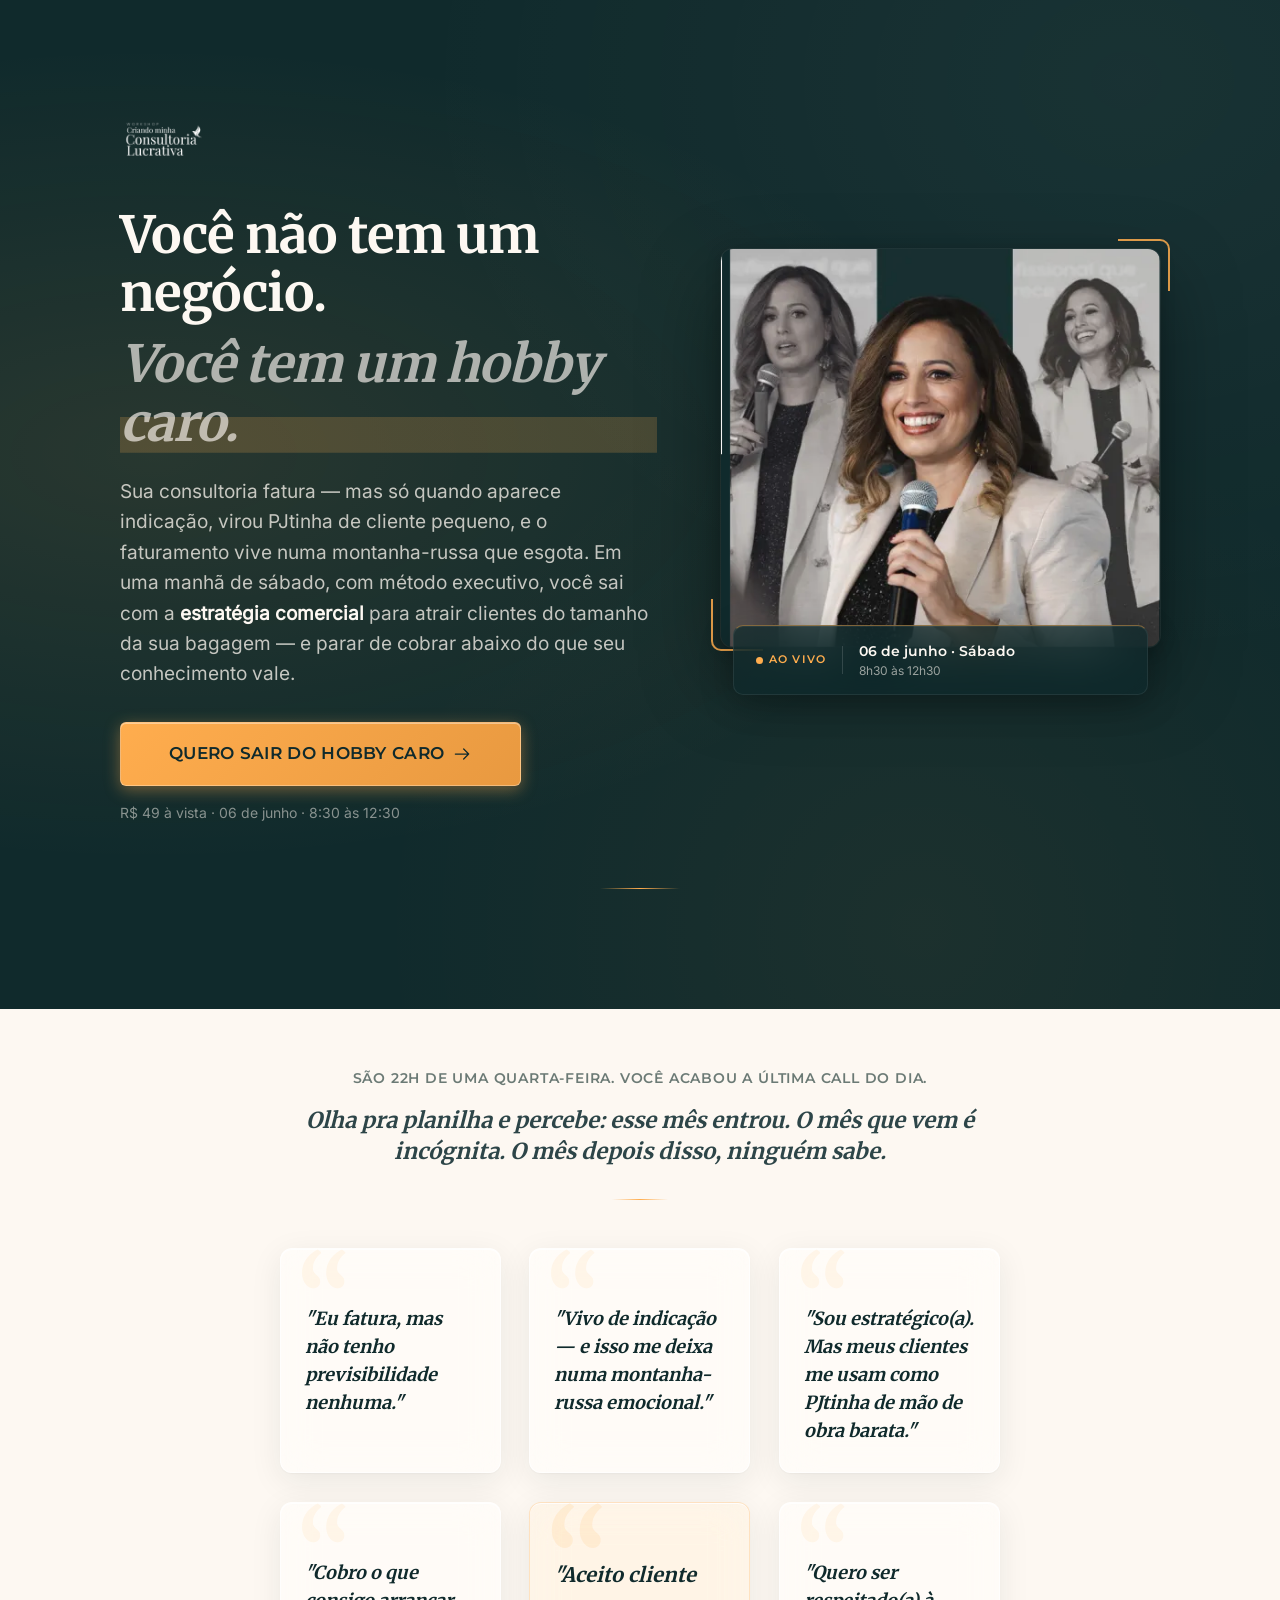
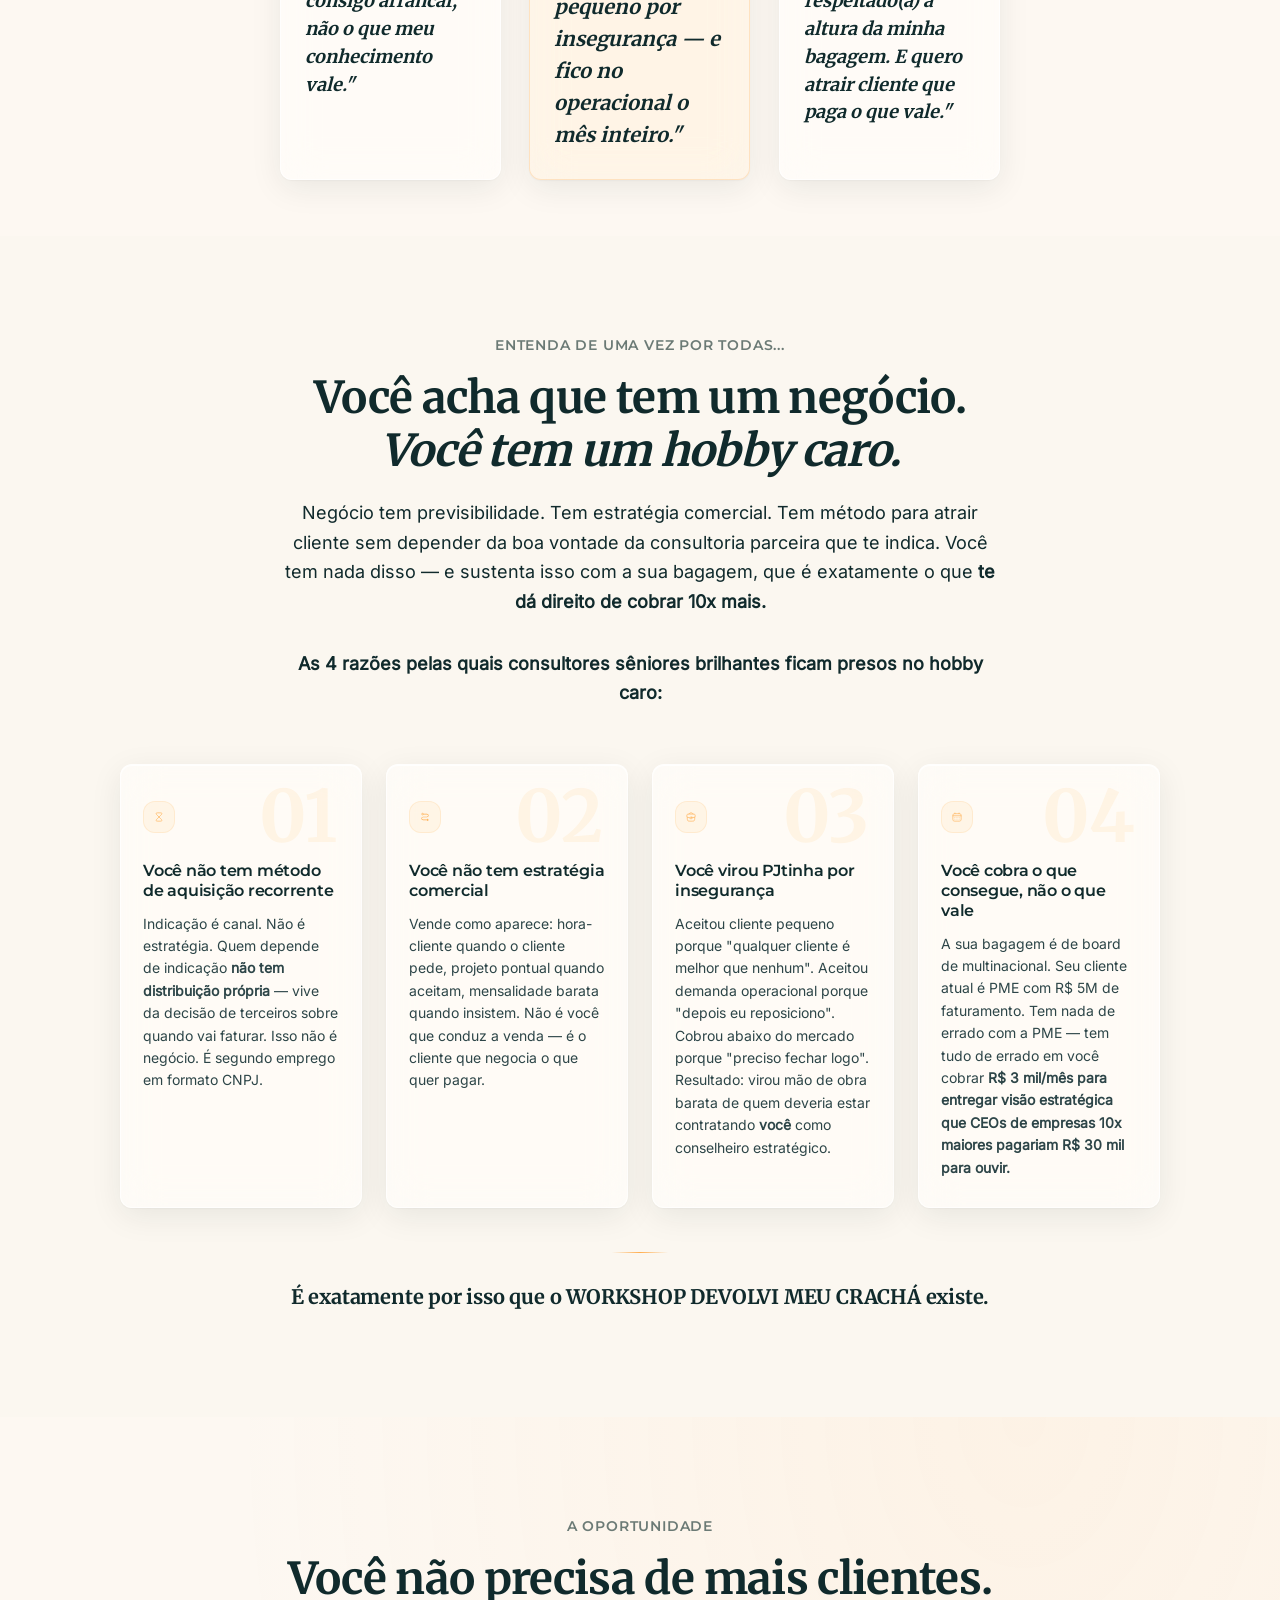
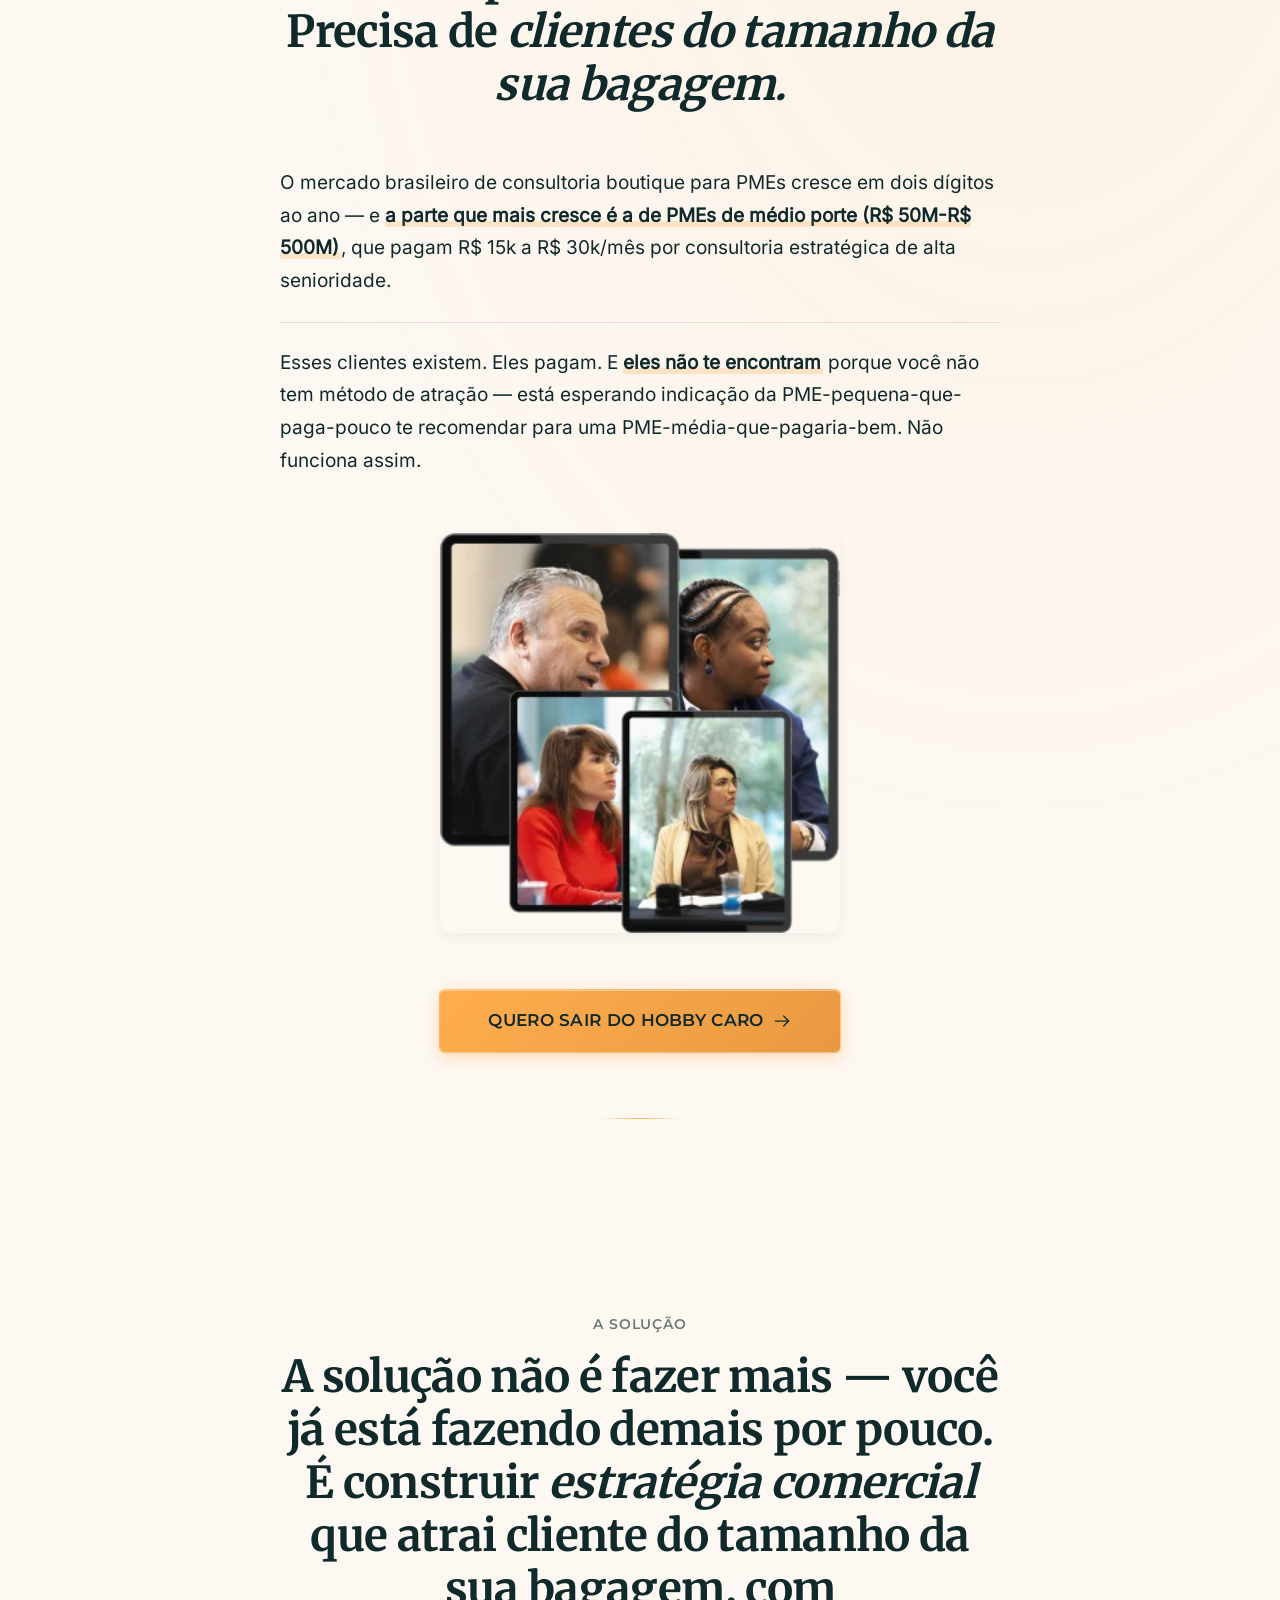
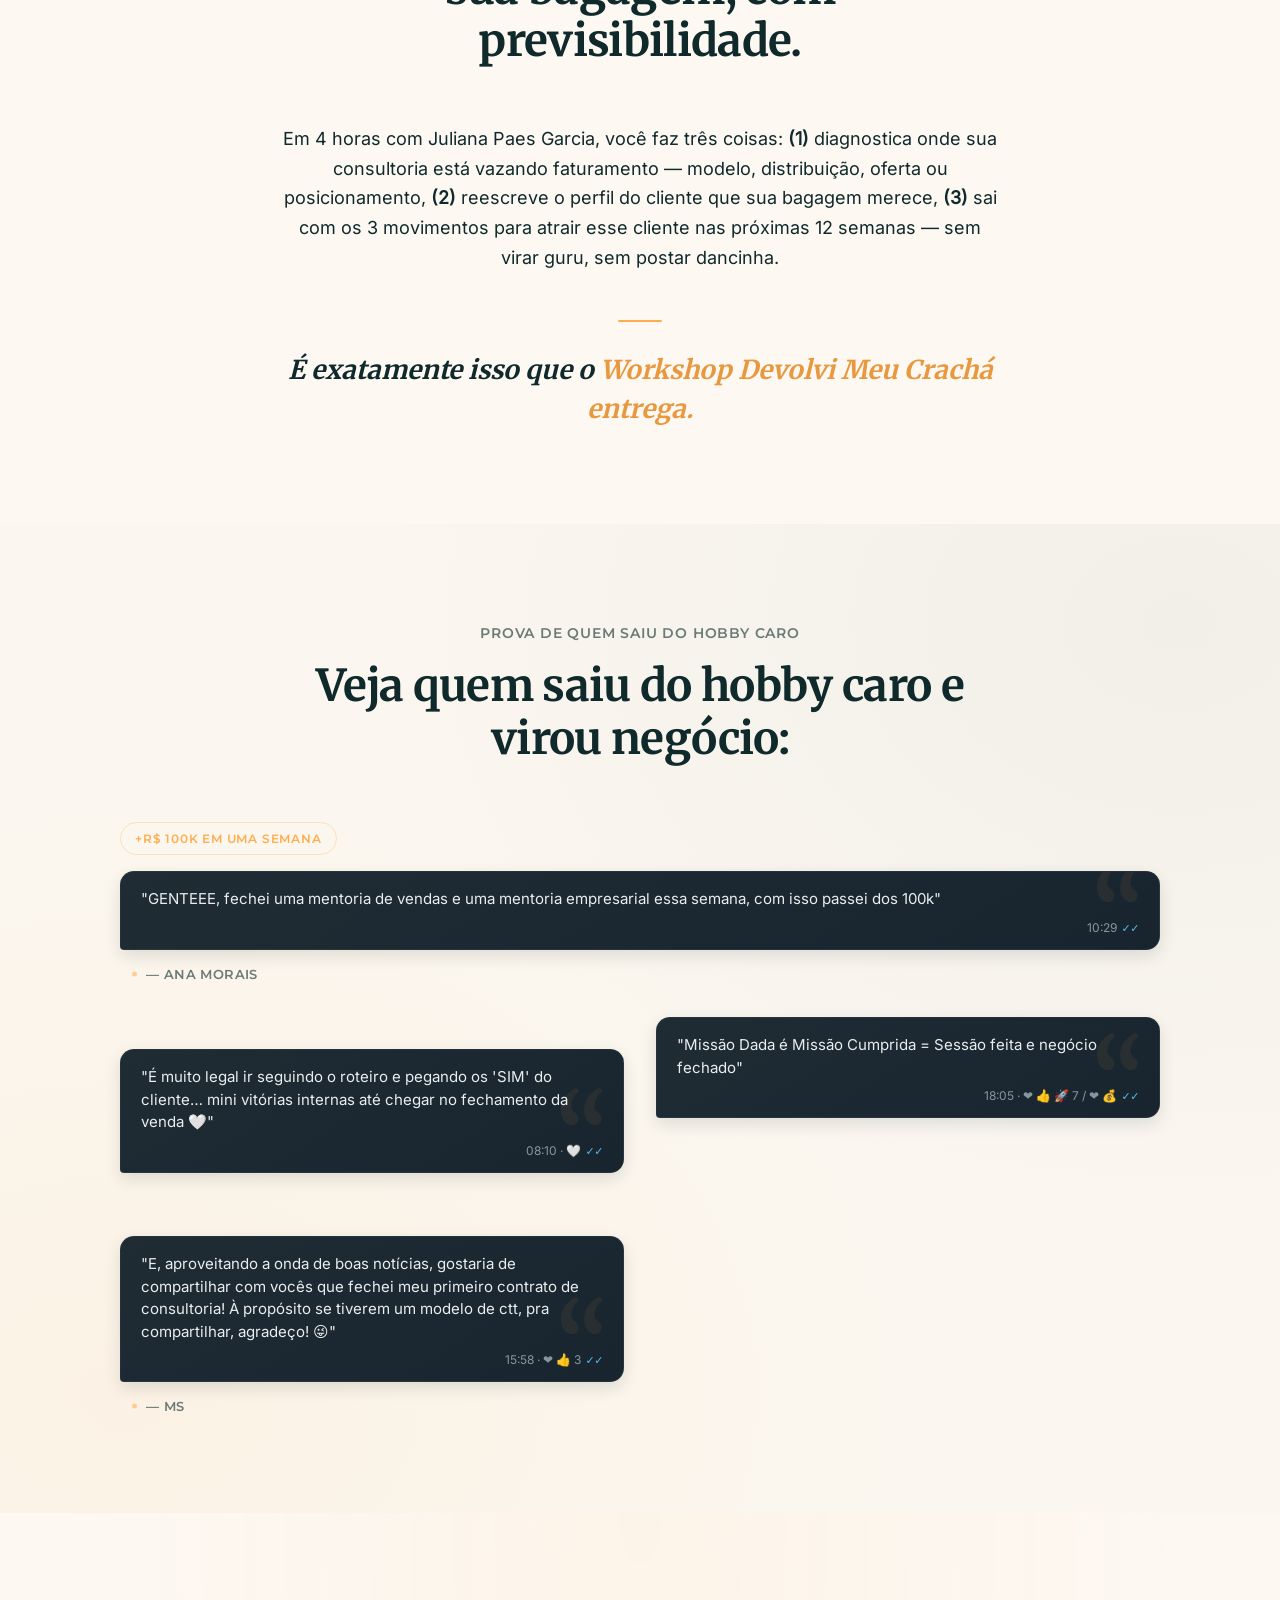
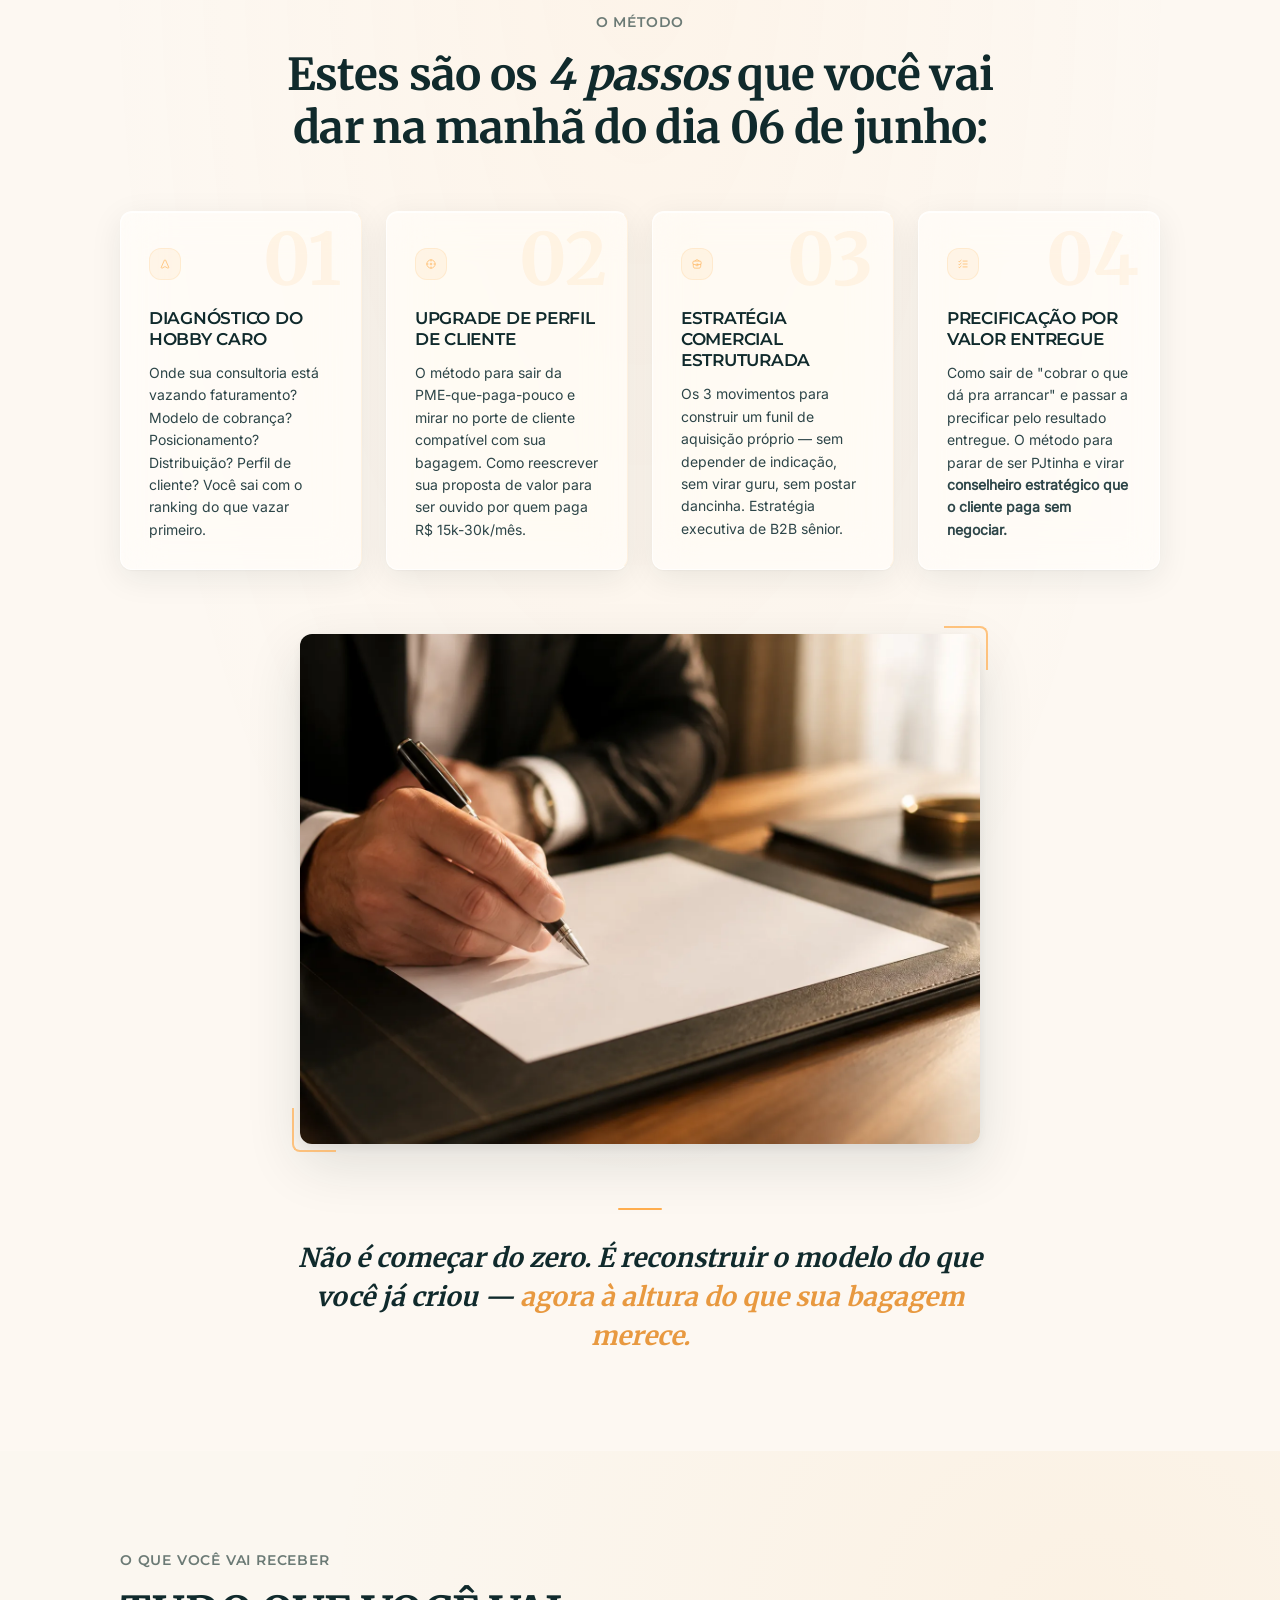
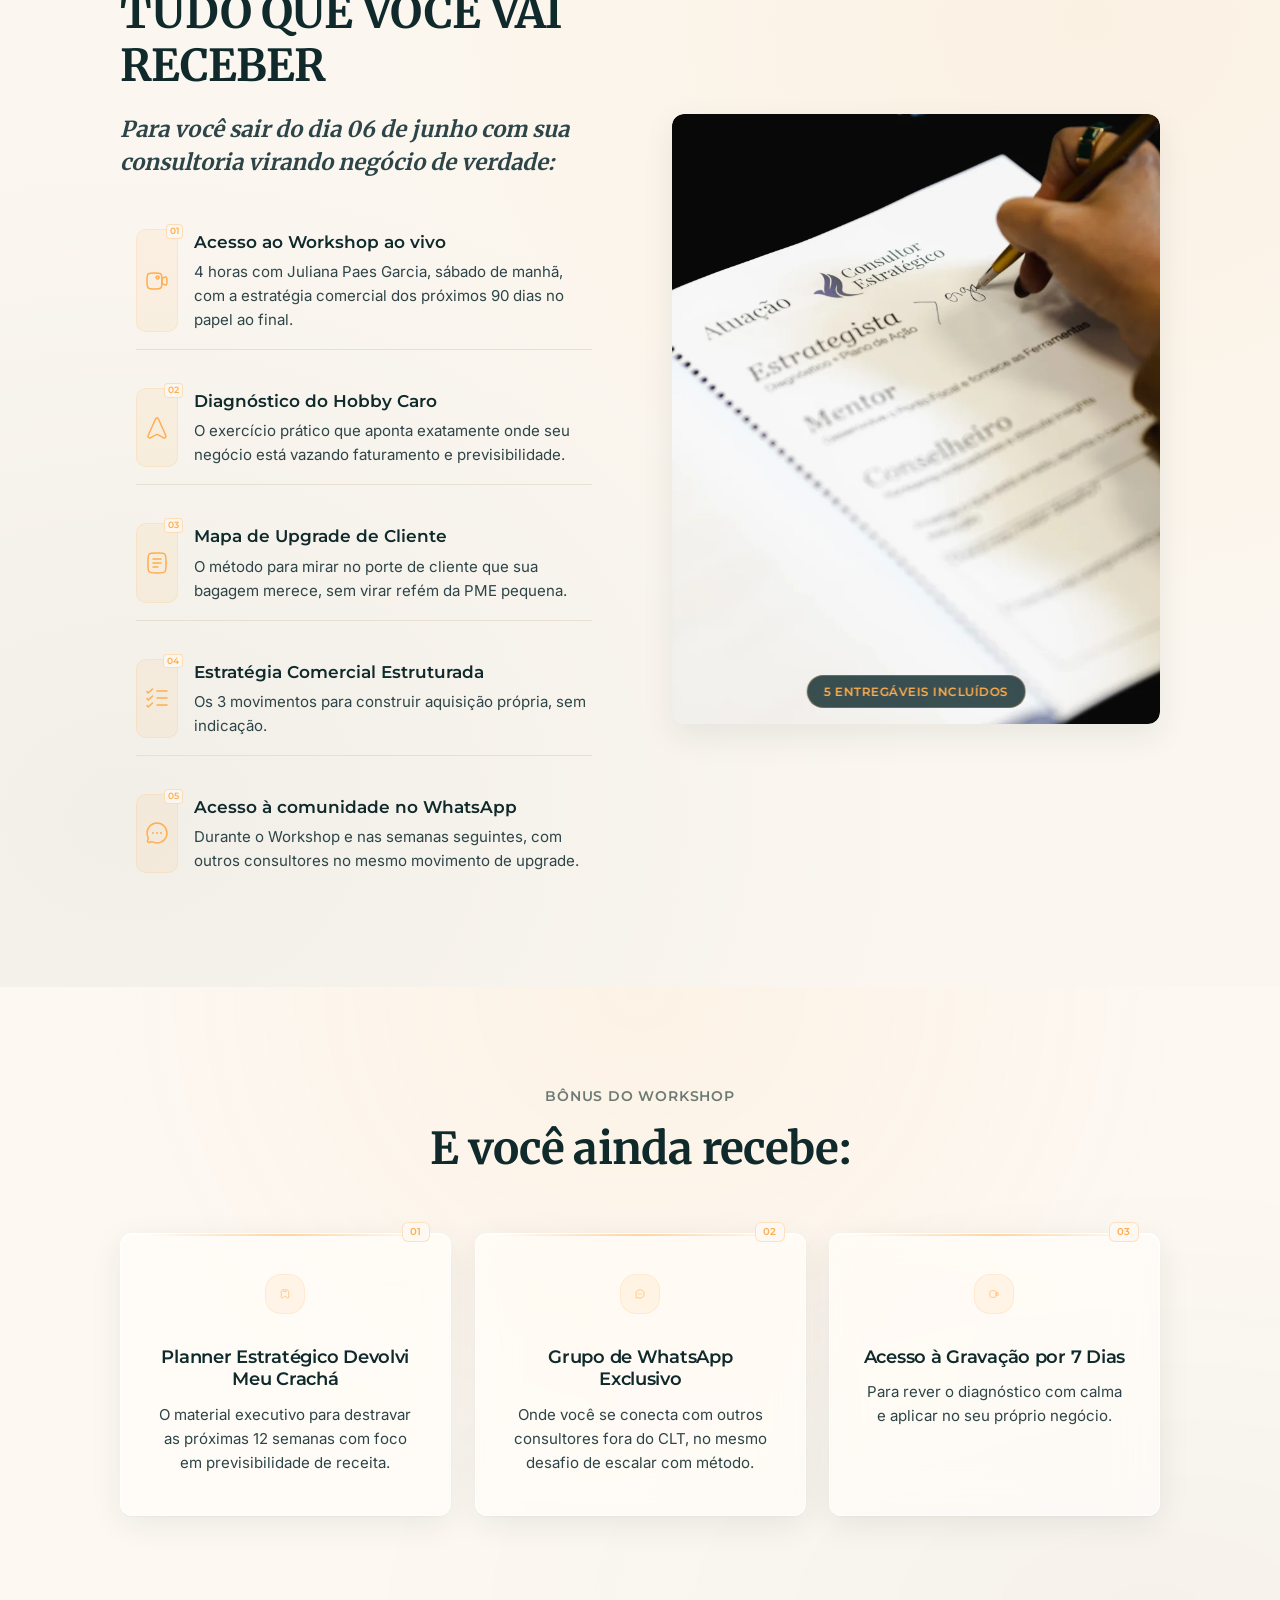
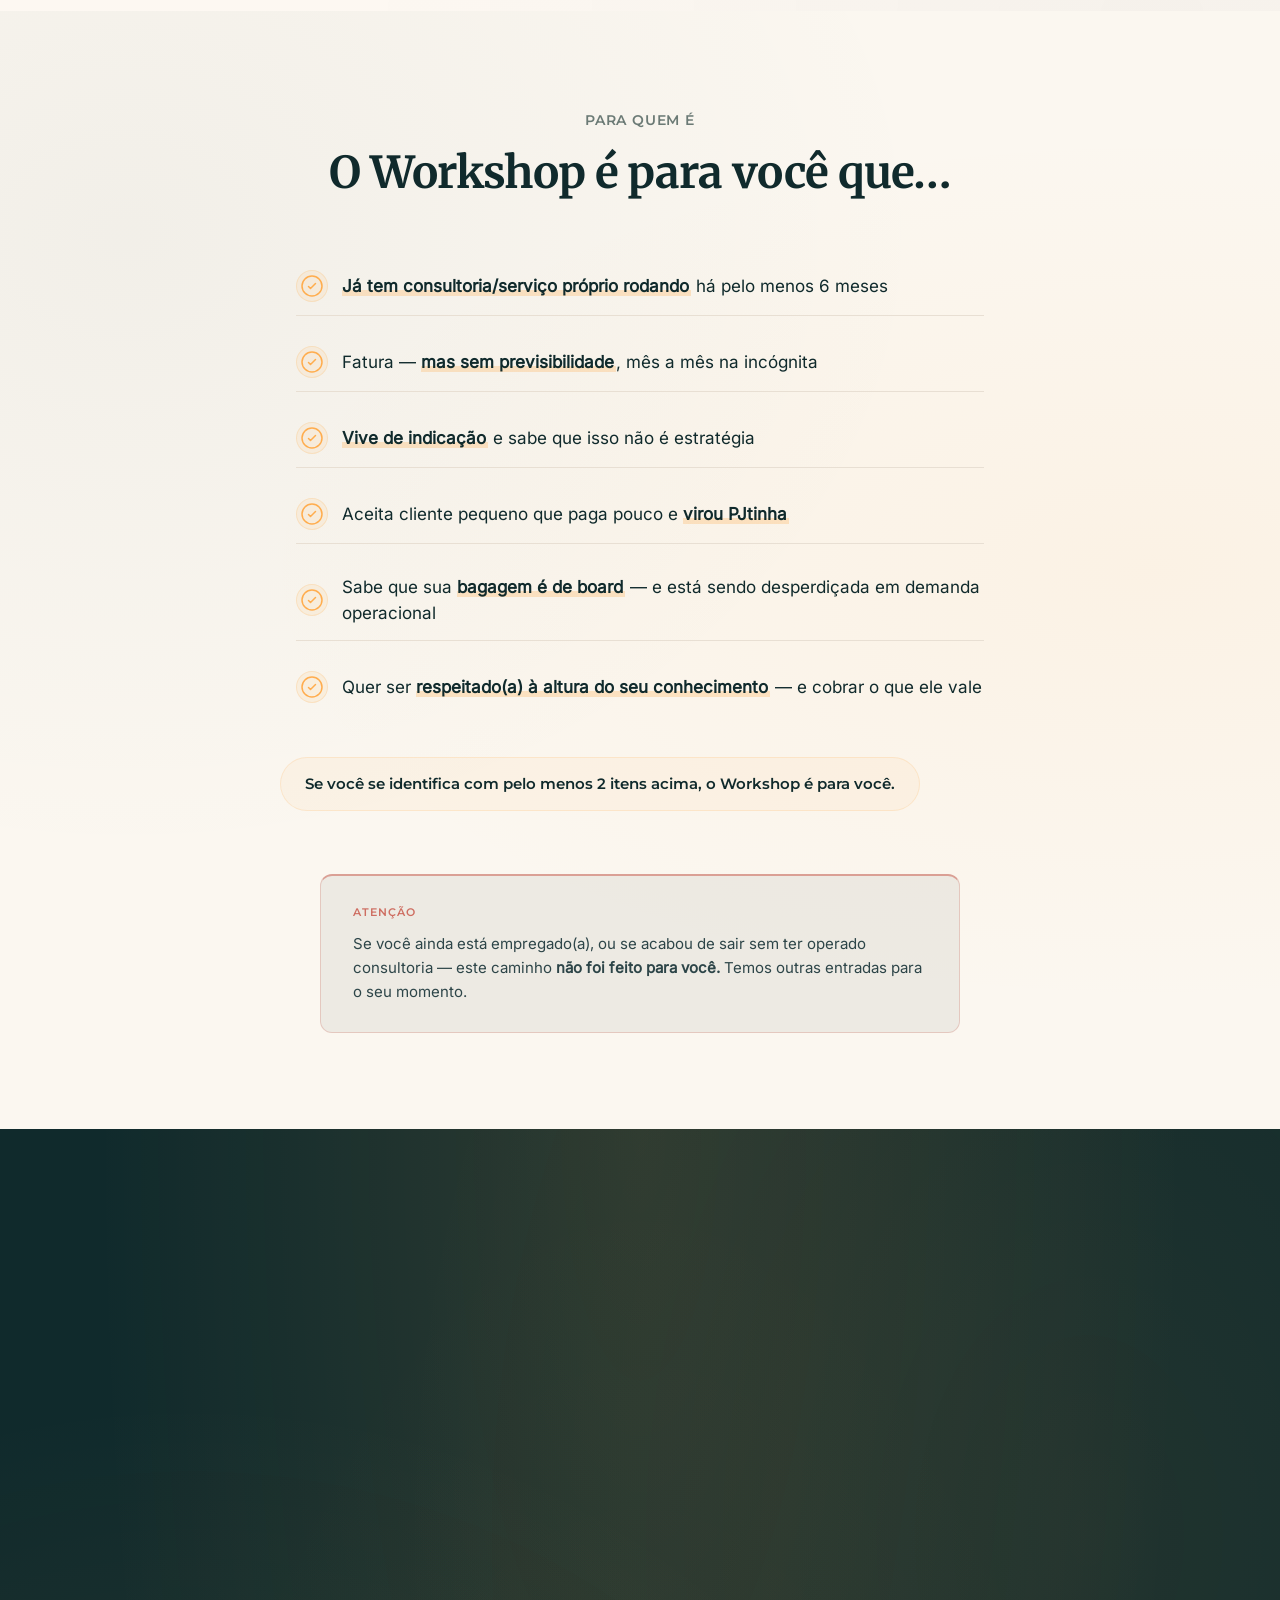
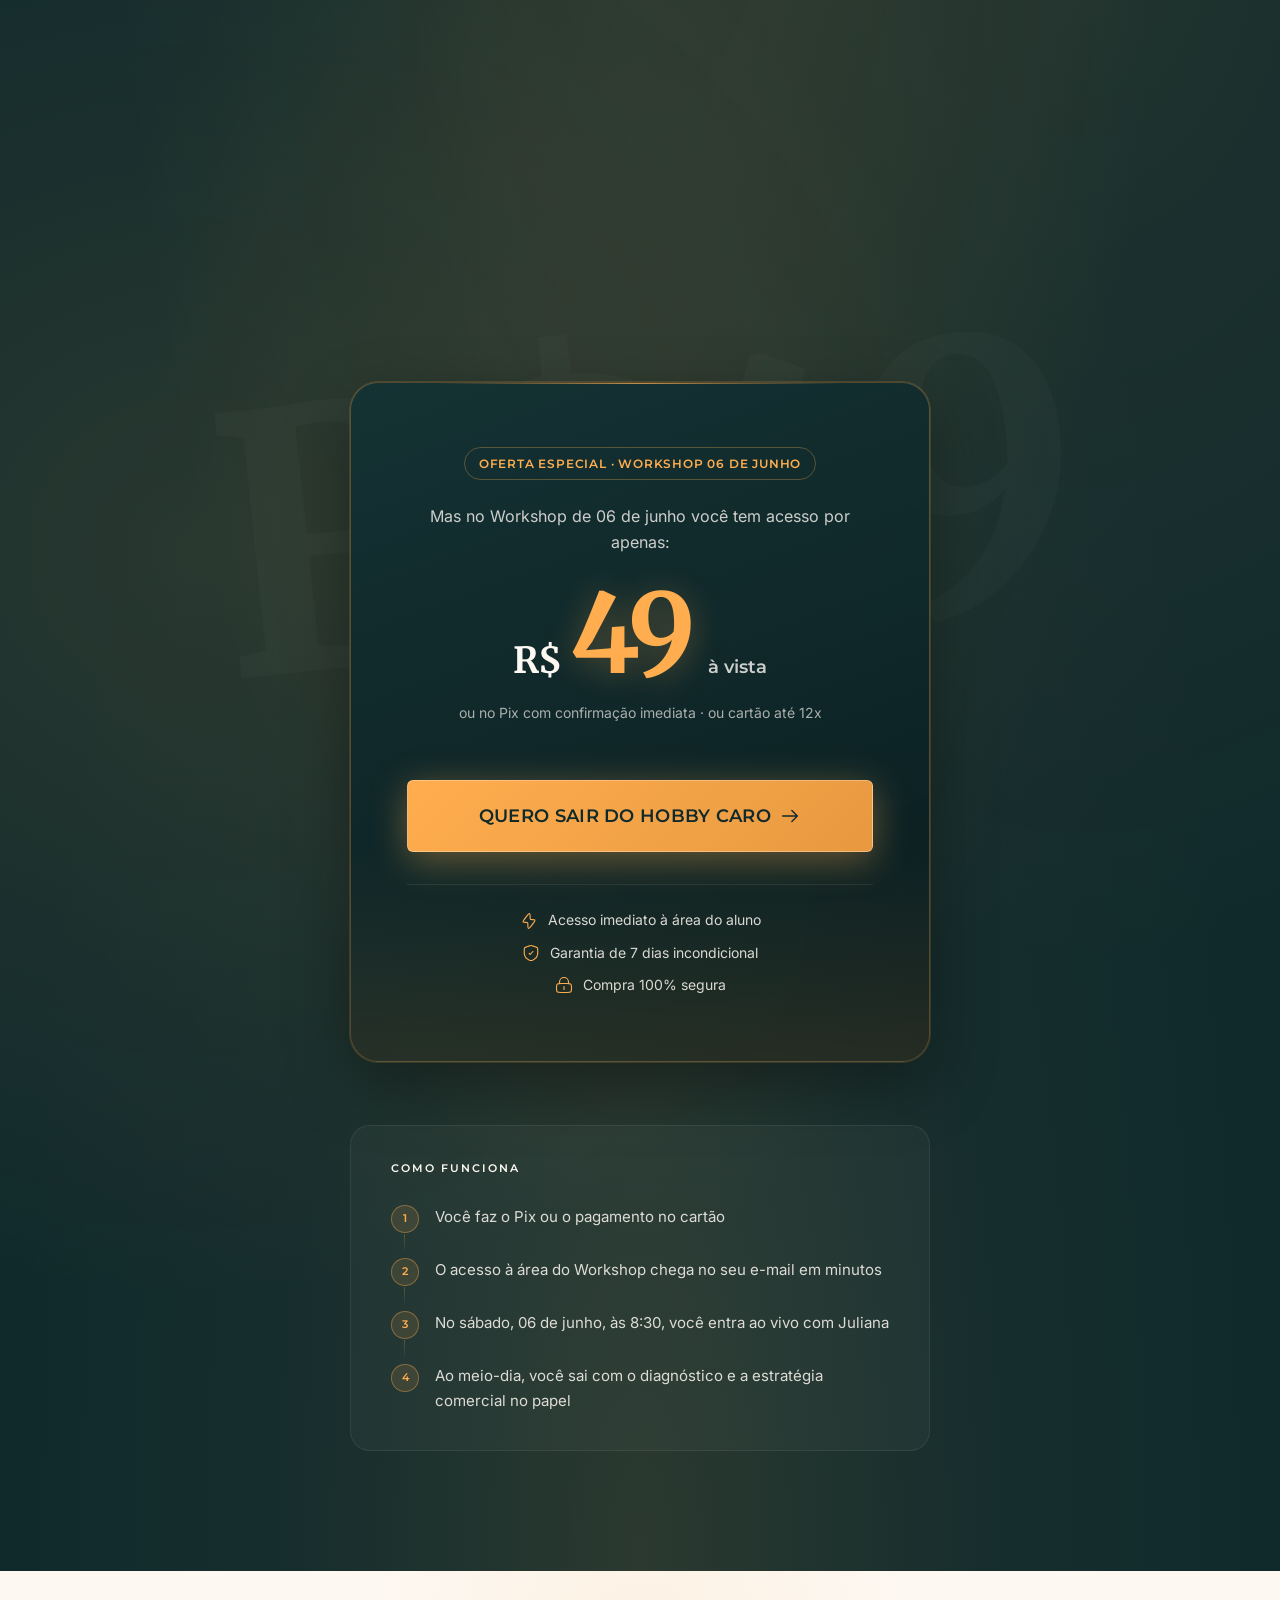
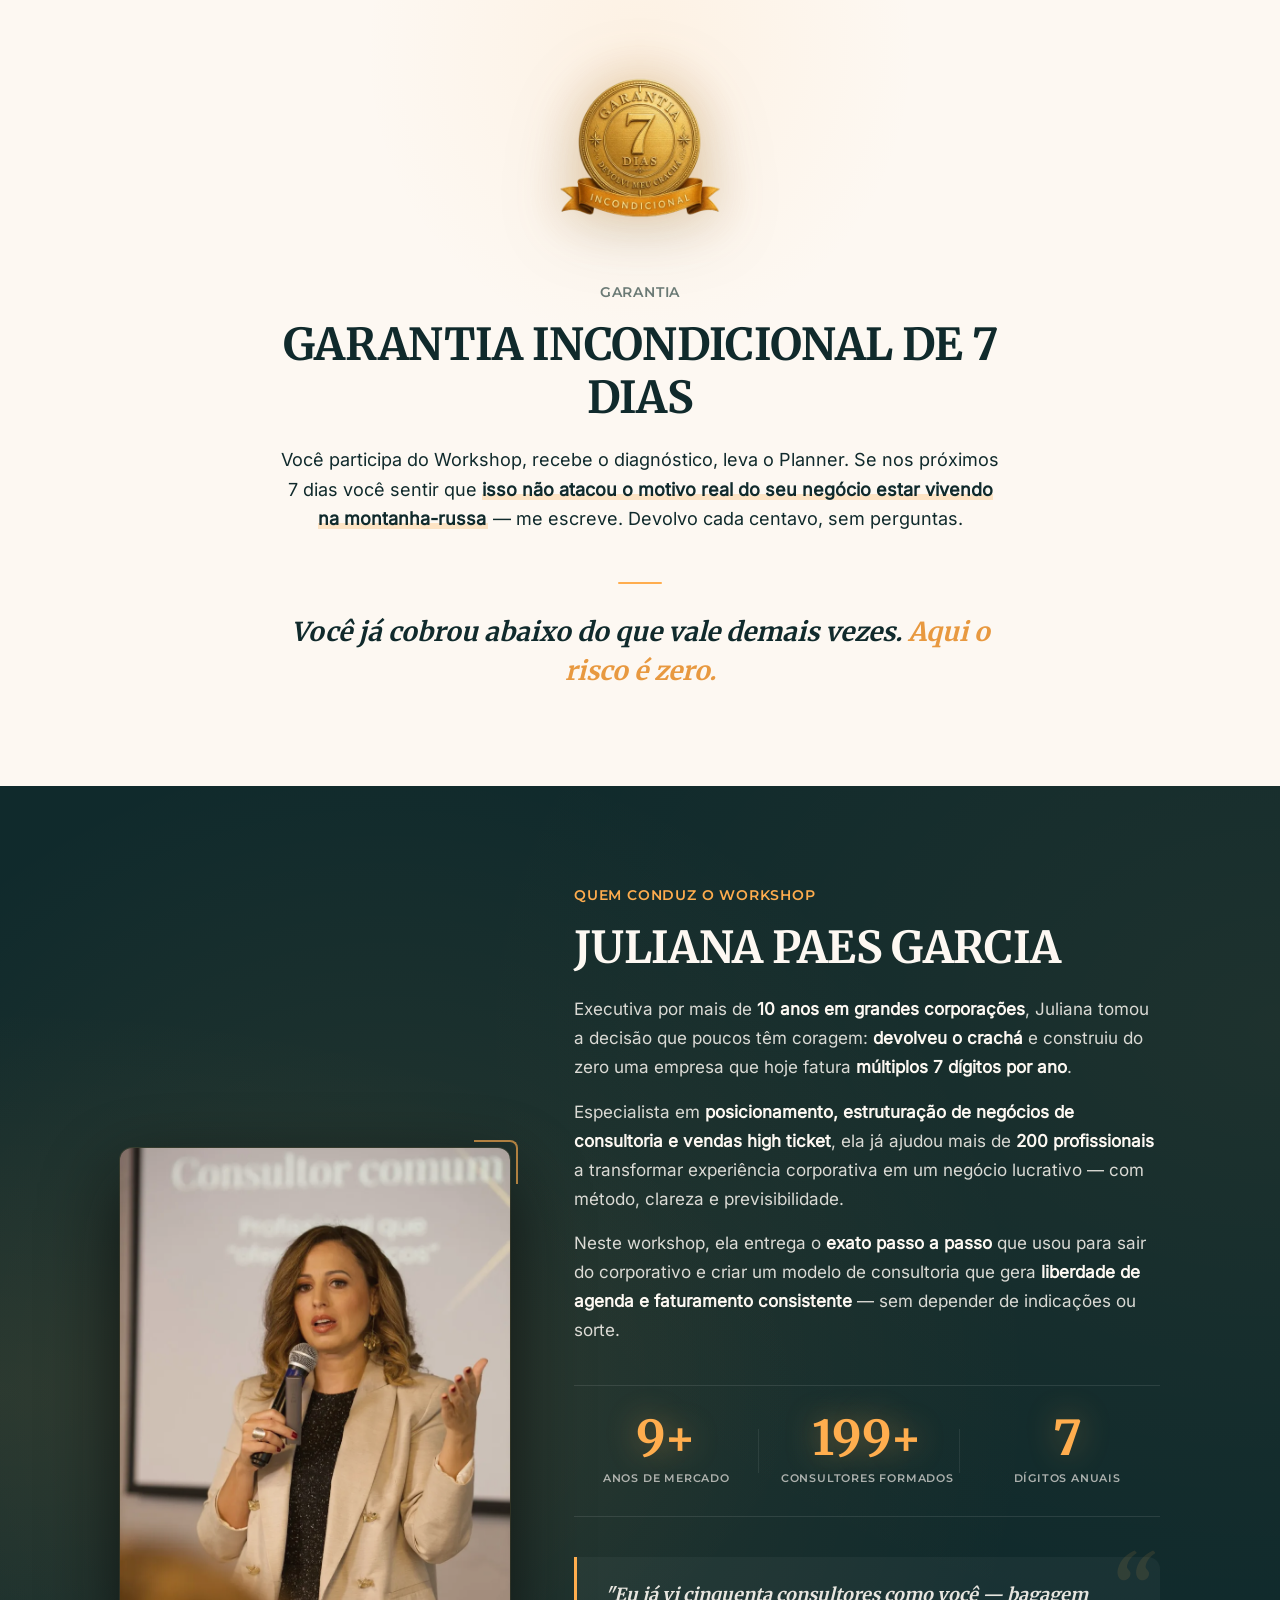
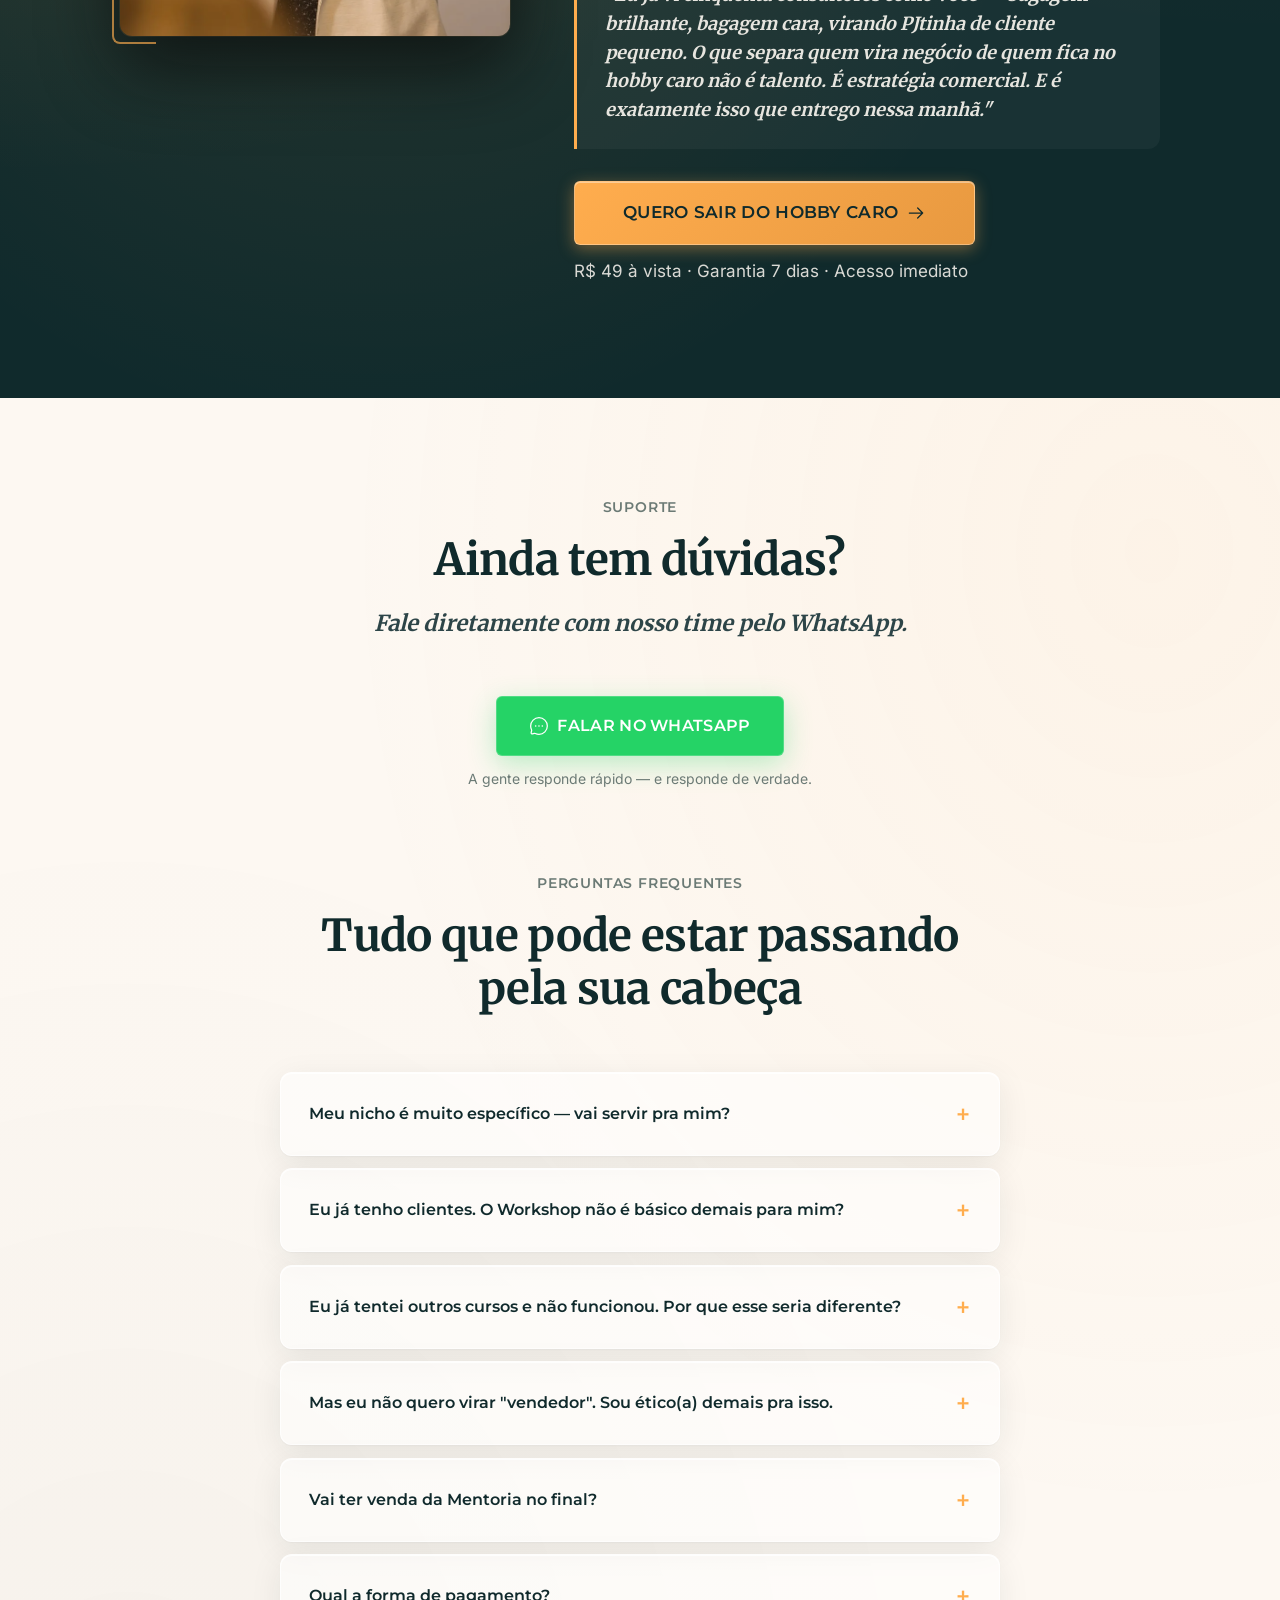
==== commit a10ad692: "perf: fix CLS e TBT desktop — font-display optional + pixel timeout 8s CLS 0.113 causado por font-sw" ====
--- a/index.html
+++ b/index.html
@@ -36,7 +36,7 @@
       window.addEventListener(e, triggerLoad, { passive: true, once: true });
     });
 
-    setTimeout(loadMetaPixel, 3000);
+    setTimeout(loadMetaPixel, 8000);
   })();
   </script>
   <noscript>
@@ -45,18 +45,17 @@
   </noscript>
   <!-- End Meta Pixel Code -->
 
-  <!-- TODO: atualizar canonical e og:url para o domínio do Caminho 3 -->
   <title>Workshop Devolvi Meu Crachá — Você não tem um negócio. Tem um hobby caro.</title>
   <meta name="description" content="Sua consultoria fatura mas sem previsibilidade, virou PJtinha de cliente pequeno e depende de indicação. Em uma manhã de sábado, com método executivo, você sai com a estratégia comercial para atrair clientes do tamanho da sua bagagem." />
-  <link rel="canonical" href="https://workshop2.devolvimeucracha.com.br/" /><!-- TODO: atualizar URL canonical para o Caminho 3 -->
+  <link rel="canonical" href="https://workshop3.devolvimeucracha.com.br/" />
 
   <!-- Open Graph -->
   <meta property="og:title" content="Workshop Devolvi Meu Crachá — Você não tem um negócio. Tem um hobby caro." />
   <meta property="og:description" content="Sua consultoria fatura sem previsibilidade, virou PJtinha de cliente pequeno, depende de indicação. Sábado, 06 de junho, 8:30 às 12:30." />
   <meta property="og:type" content="website" />
   <meta property="og:locale" content="pt_BR" />
-  <meta property="og:url" content="https://workshop2.devolvimeucracha.com.br/" /><!-- TODO: atualizar og:url -->
-  <meta property="og:image" content="https://workshop2.devolvimeucracha.com.br/assets/og-image.png" /><!-- TODO: atualizar og:image -->
+  <meta property="og:url" content="https://workshop3.devolvimeucracha.com.br/" />
+  <meta property="og:image" content="https://workshop3.devolvimeucracha.com.br/assets/og-image.png" />
   <meta property="og:image:width" content="1200" />
   <meta property="og:image:height" content="630" />
 
@@ -64,7 +63,7 @@
   <meta name="twitter:card" content="summary_large_image" />
   <meta name="twitter:title" content="Workshop Devolvi Meu Crachá — Você não tem um negócio. Tem um hobby caro." />
   <meta name="twitter:description" content="Sua consultoria fatura sem previsibilidade, virou PJtinha de cliente pequeno, depende de indicação. Sábado, 06 de junho, 8:30 às 12:30." />
-  <meta name="twitter:image" content="https://workshop2.devolvimeucracha.com.br/assets/og-image.png" /><!-- TODO: atualizar twitter:image -->
+  <meta name="twitter:image" content="https://workshop3.devolvimeucracha.com.br/assets/og-image.png" />
 
   <!-- Favicon -->
   <link rel="icon" type="image/svg+xml" href="assets/favicon/favicon.svg" />
@@ -90,9 +89,9 @@
 
   <!-- Critical CSS: font-face + above-fold layout to prevent FOUC on async CSS load -->
   <style>
-    @font-face{font-family:'Merriweather';font-style:normal;font-weight:700;font-display:swap;src:url('/assets/fonts/merriweather-700.woff2') format('woff2')}
-    @font-face{font-family:'Inter';font-style:normal;font-weight:400;font-display:swap;src:url('/assets/fonts/inter-400.woff2') format('woff2')}
-    @font-face{font-family:'Montserrat';font-style:normal;font-weight:600;font-display:swap;src:url('/assets/fonts/montserrat-600.woff2') format('woff2')}
+    @font-face{font-family:'Merriweather';font-style:normal;font-weight:700;font-display:optional;src:url('/assets/fonts/merriweather-700.woff2') format('woff2')}
+    @font-face{font-family:'Inter';font-style:normal;font-weight:400;font-display:optional;src:url('/assets/fonts/inter-400.woff2') format('woff2')}
+    @font-face{font-family:'Montserrat';font-style:normal;font-weight:600;font-display:optional;src:url('/assets/fonts/montserrat-600.woff2') format('woff2')}
     :root{--color-bg-base:#FDF8F2;--color-primary:#102A2C;--color-accent:#FFAD4E;--color-text-primary:#102A2C;--color-text-on-dark:#FDF8F2;--font-heading:'Merriweather',Georgia,serif;--font-subheading:'Montserrat',system-ui,sans-serif;--font-body:'Inter',system-ui,sans-serif;--container-max:1200px;--padding-x-mobile:24px;--padding-x-tablet:48px;--padding-x-desktop:80px;--section-py-mobile:64px;--section-py-desktop:96px;--section-py-hero:120px;--radius-card:12px;--shadow-lg:0 12px 32px rgba(16,42,44,.08)}
     *,*::before,*::after{box-sizing:border-box}
     html{scroll-behavior:smooth;-webkit-text-size-adjust:100%}
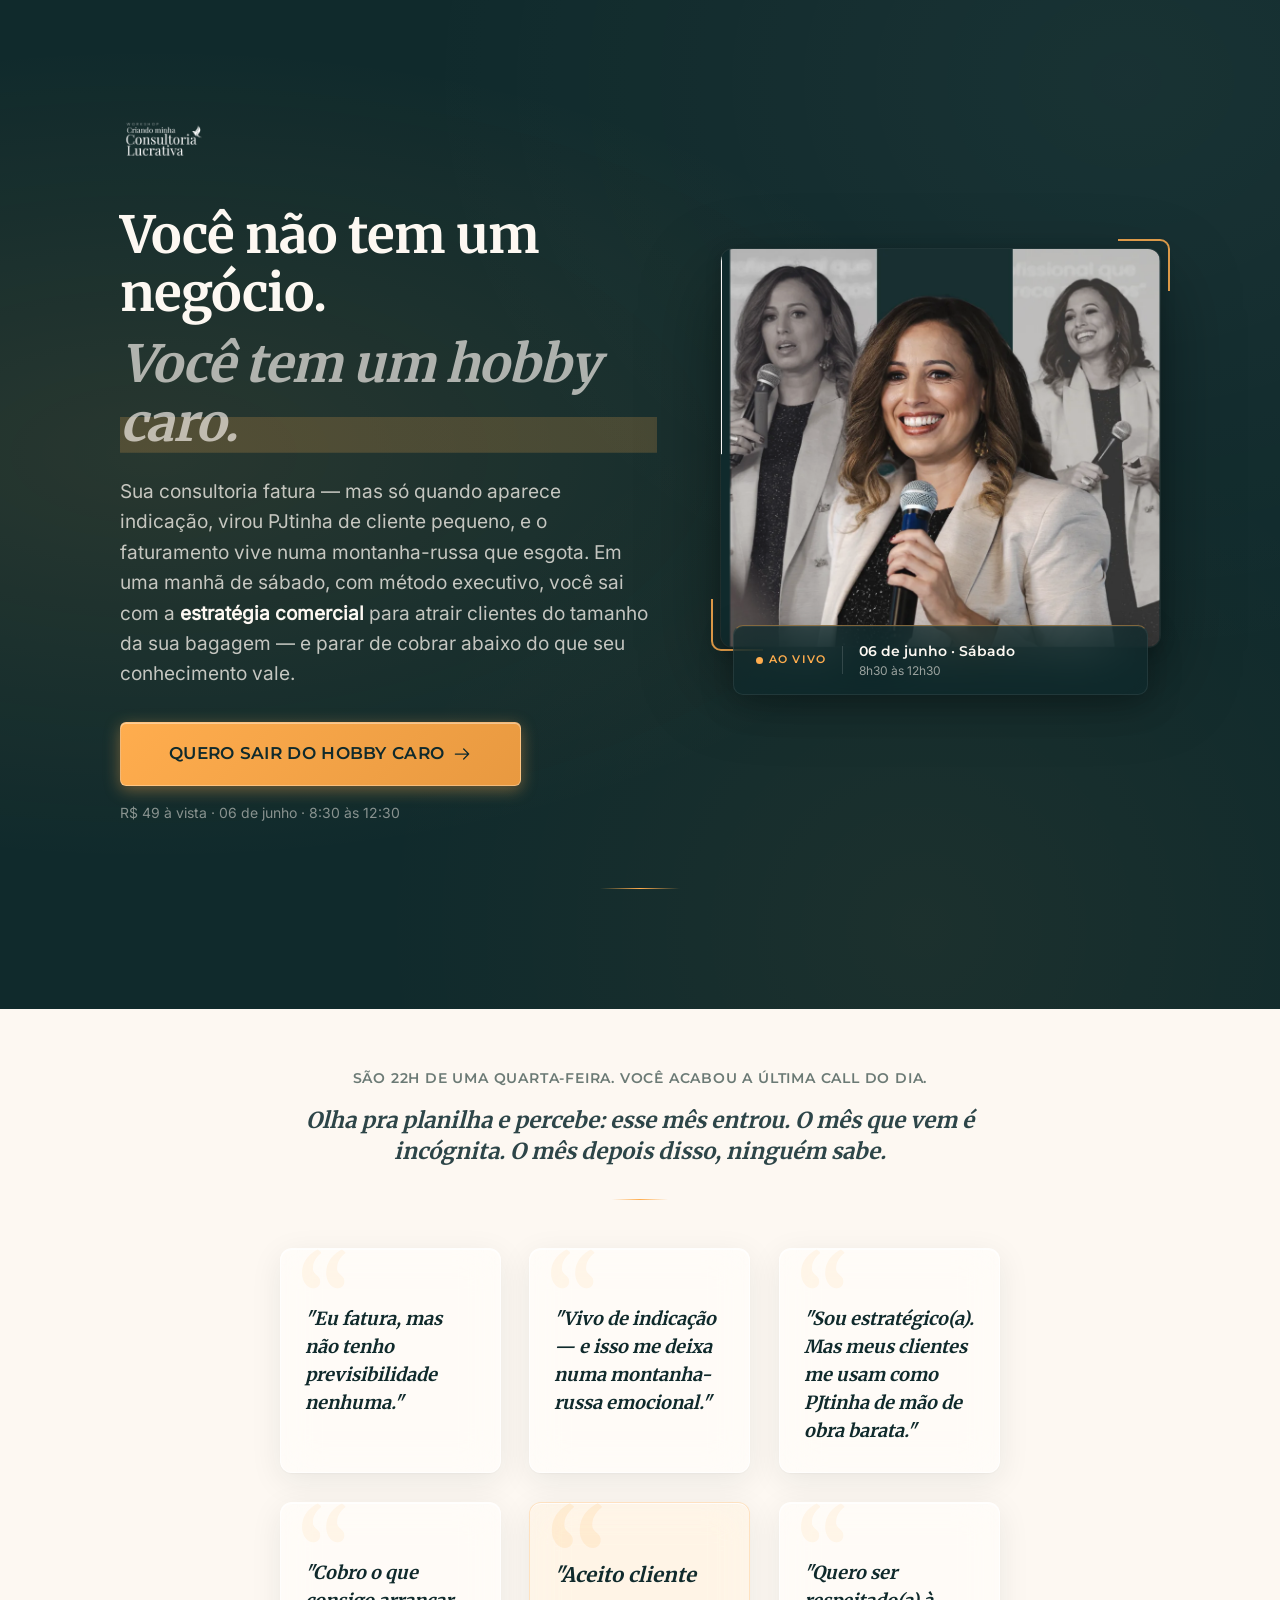
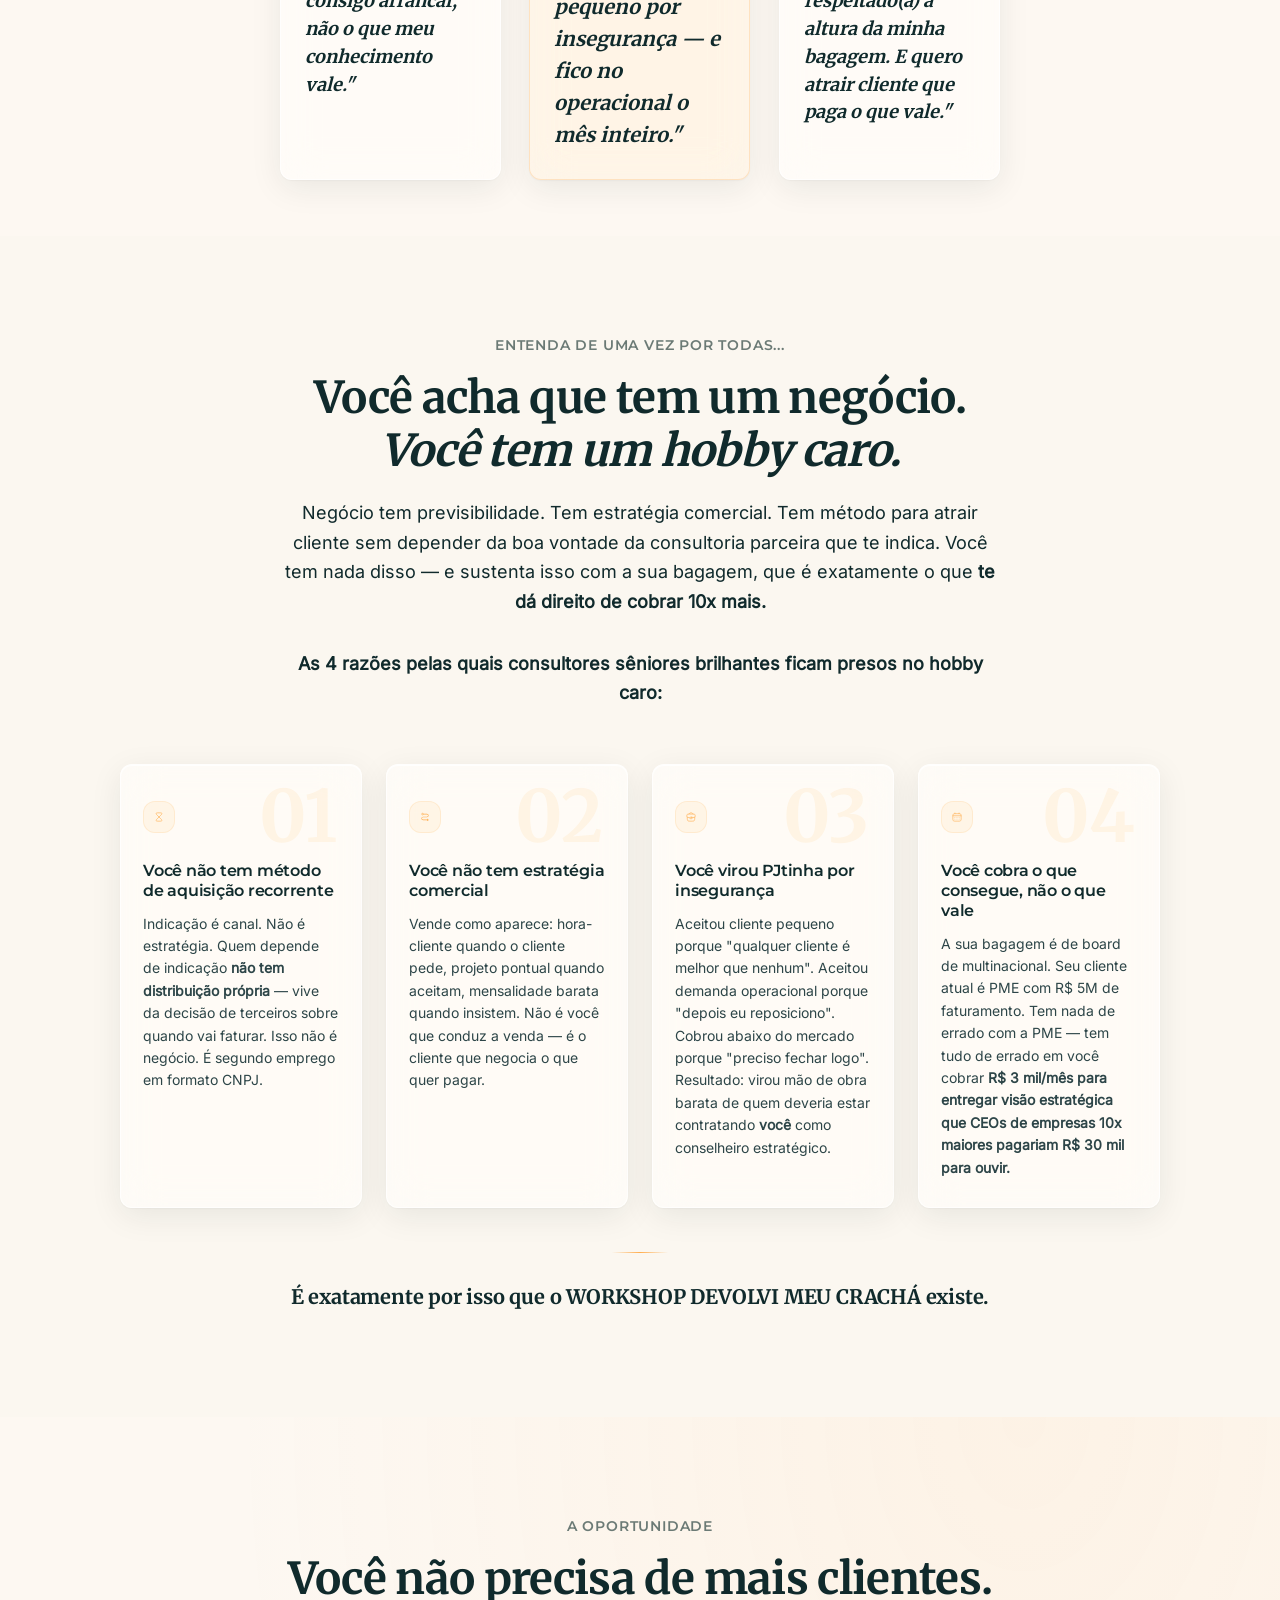
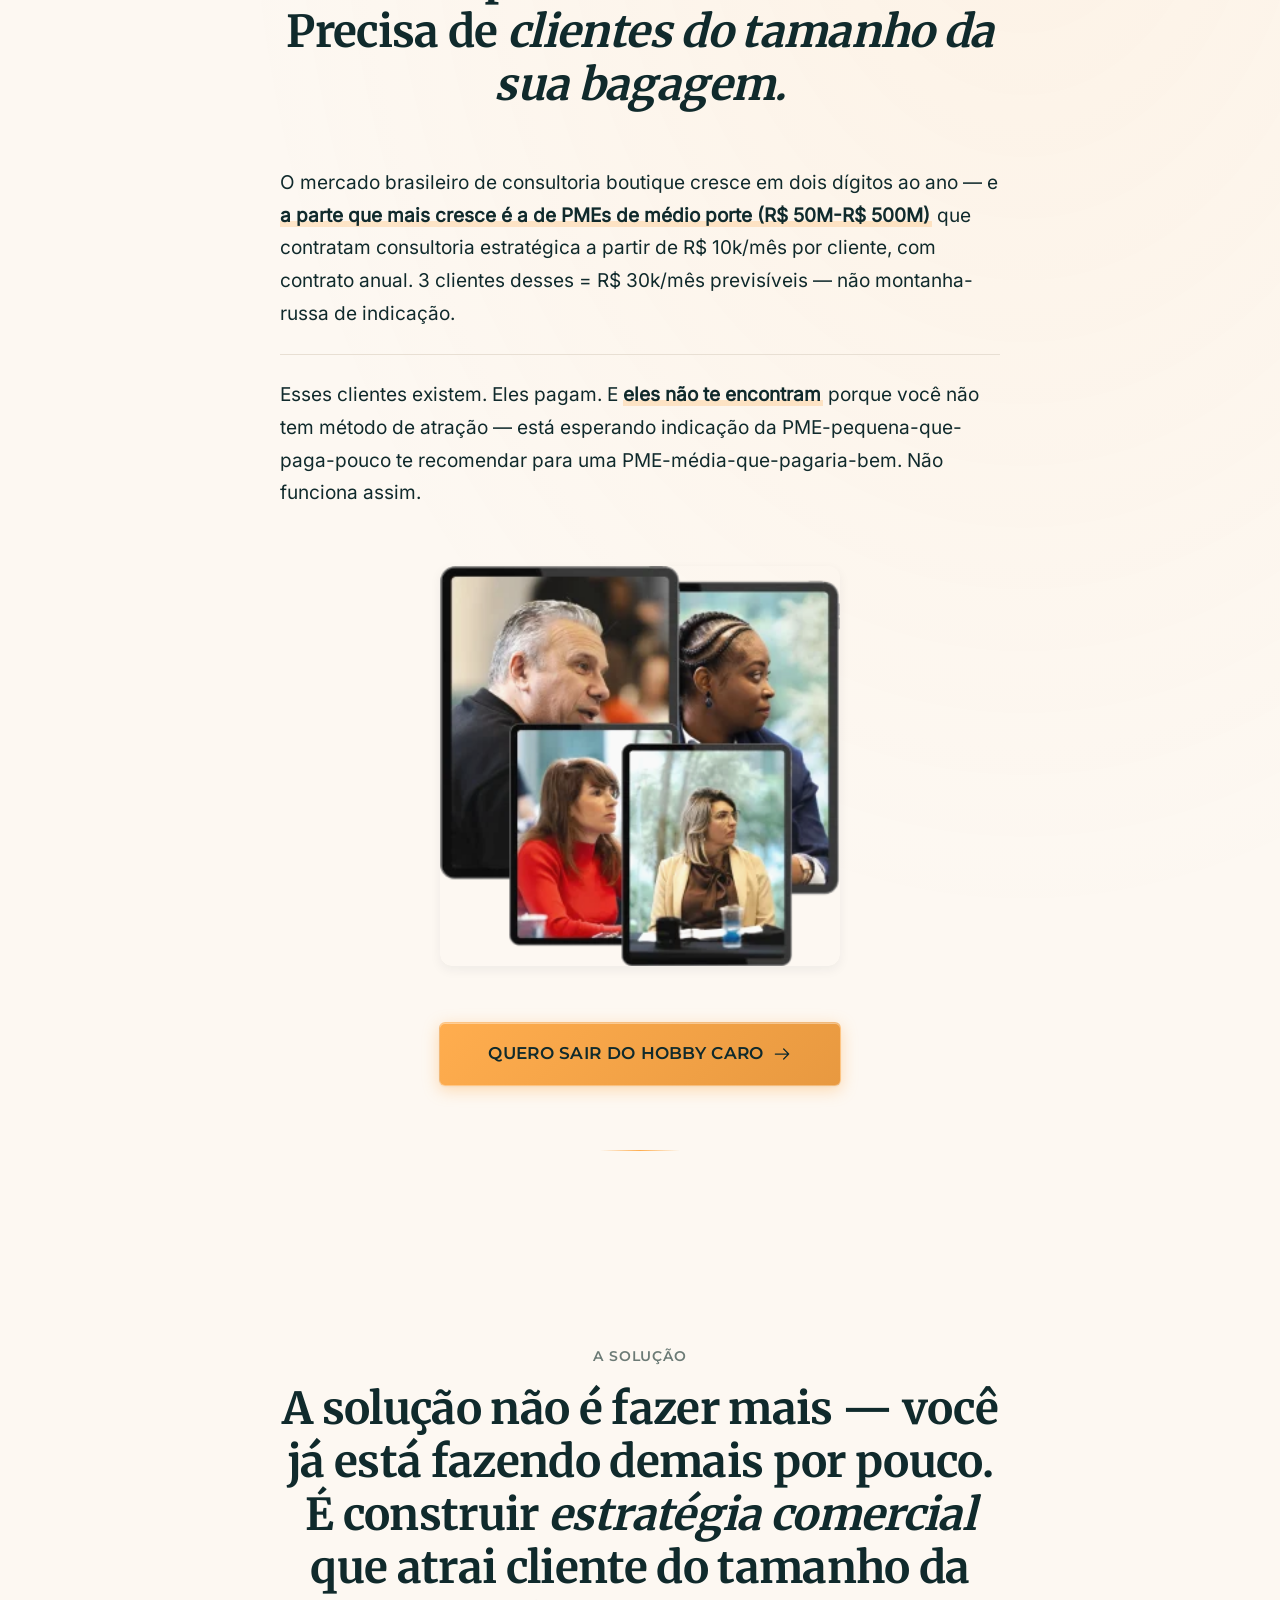
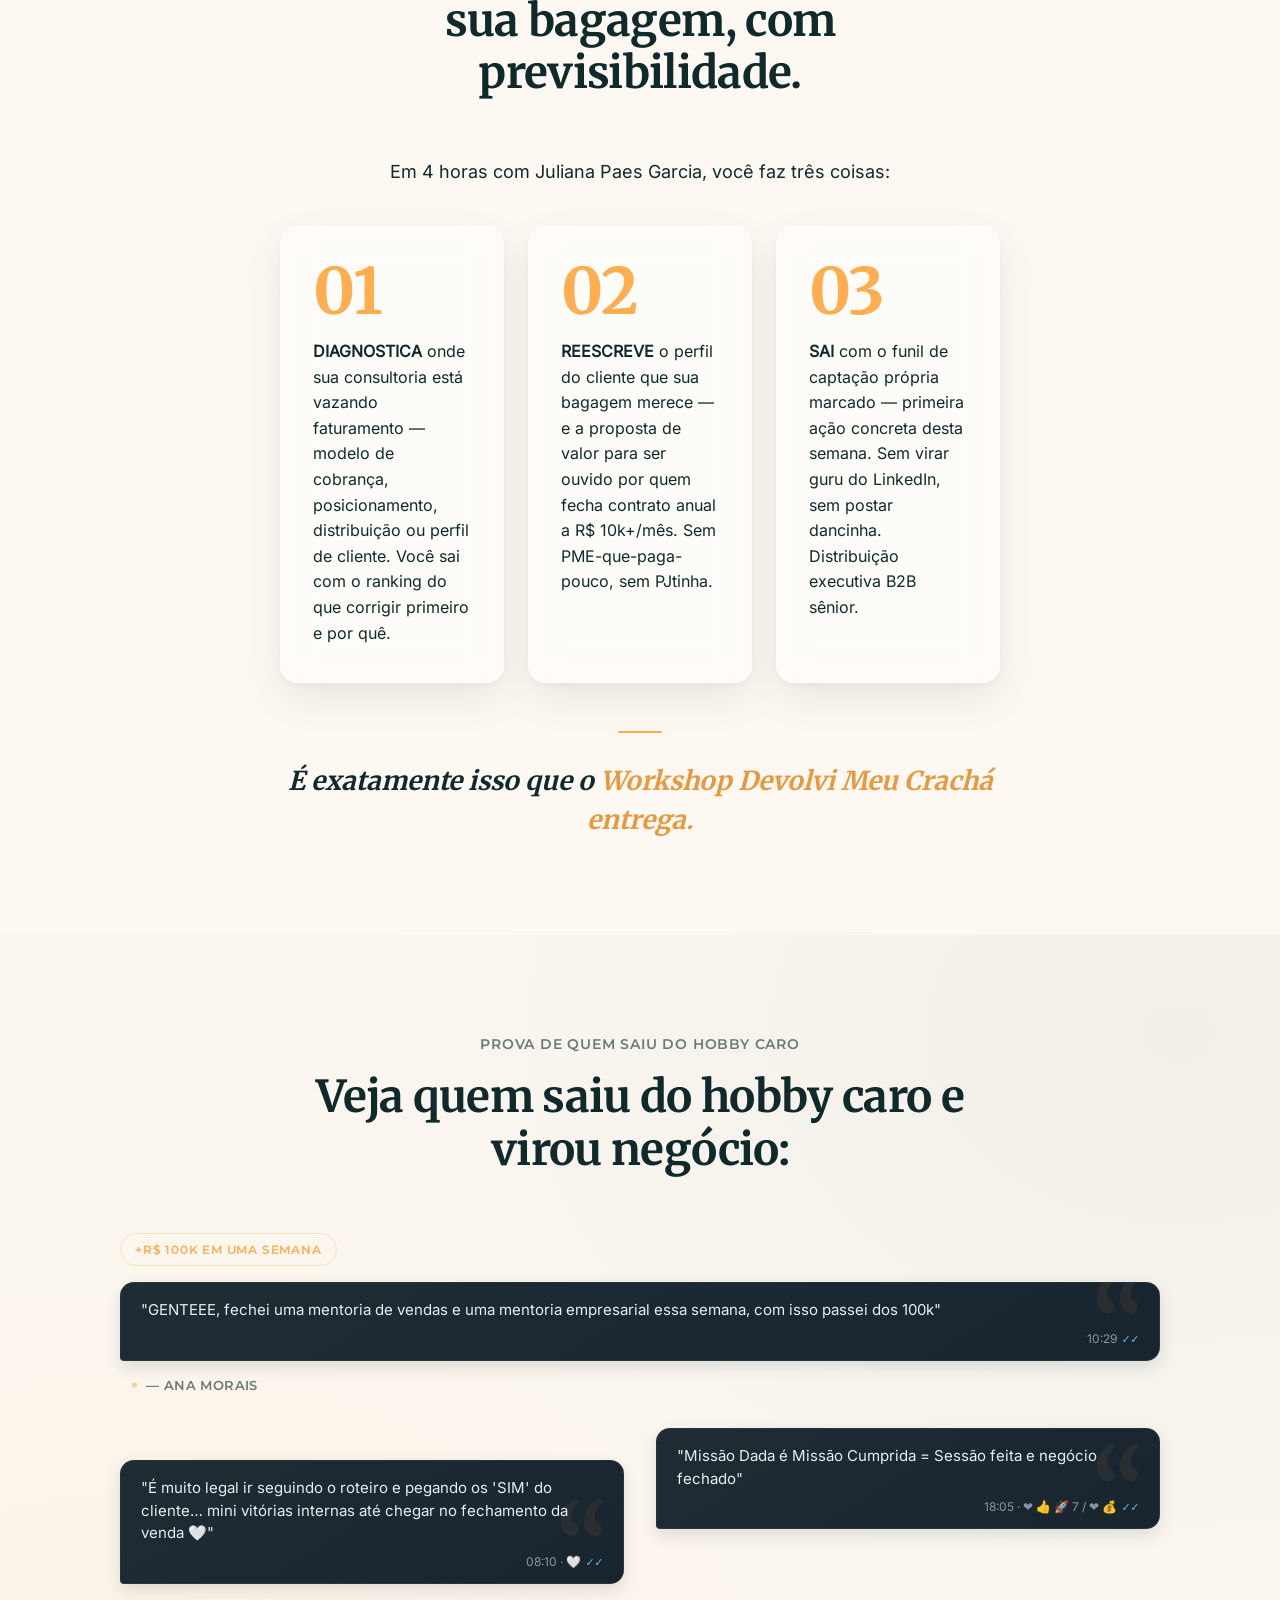
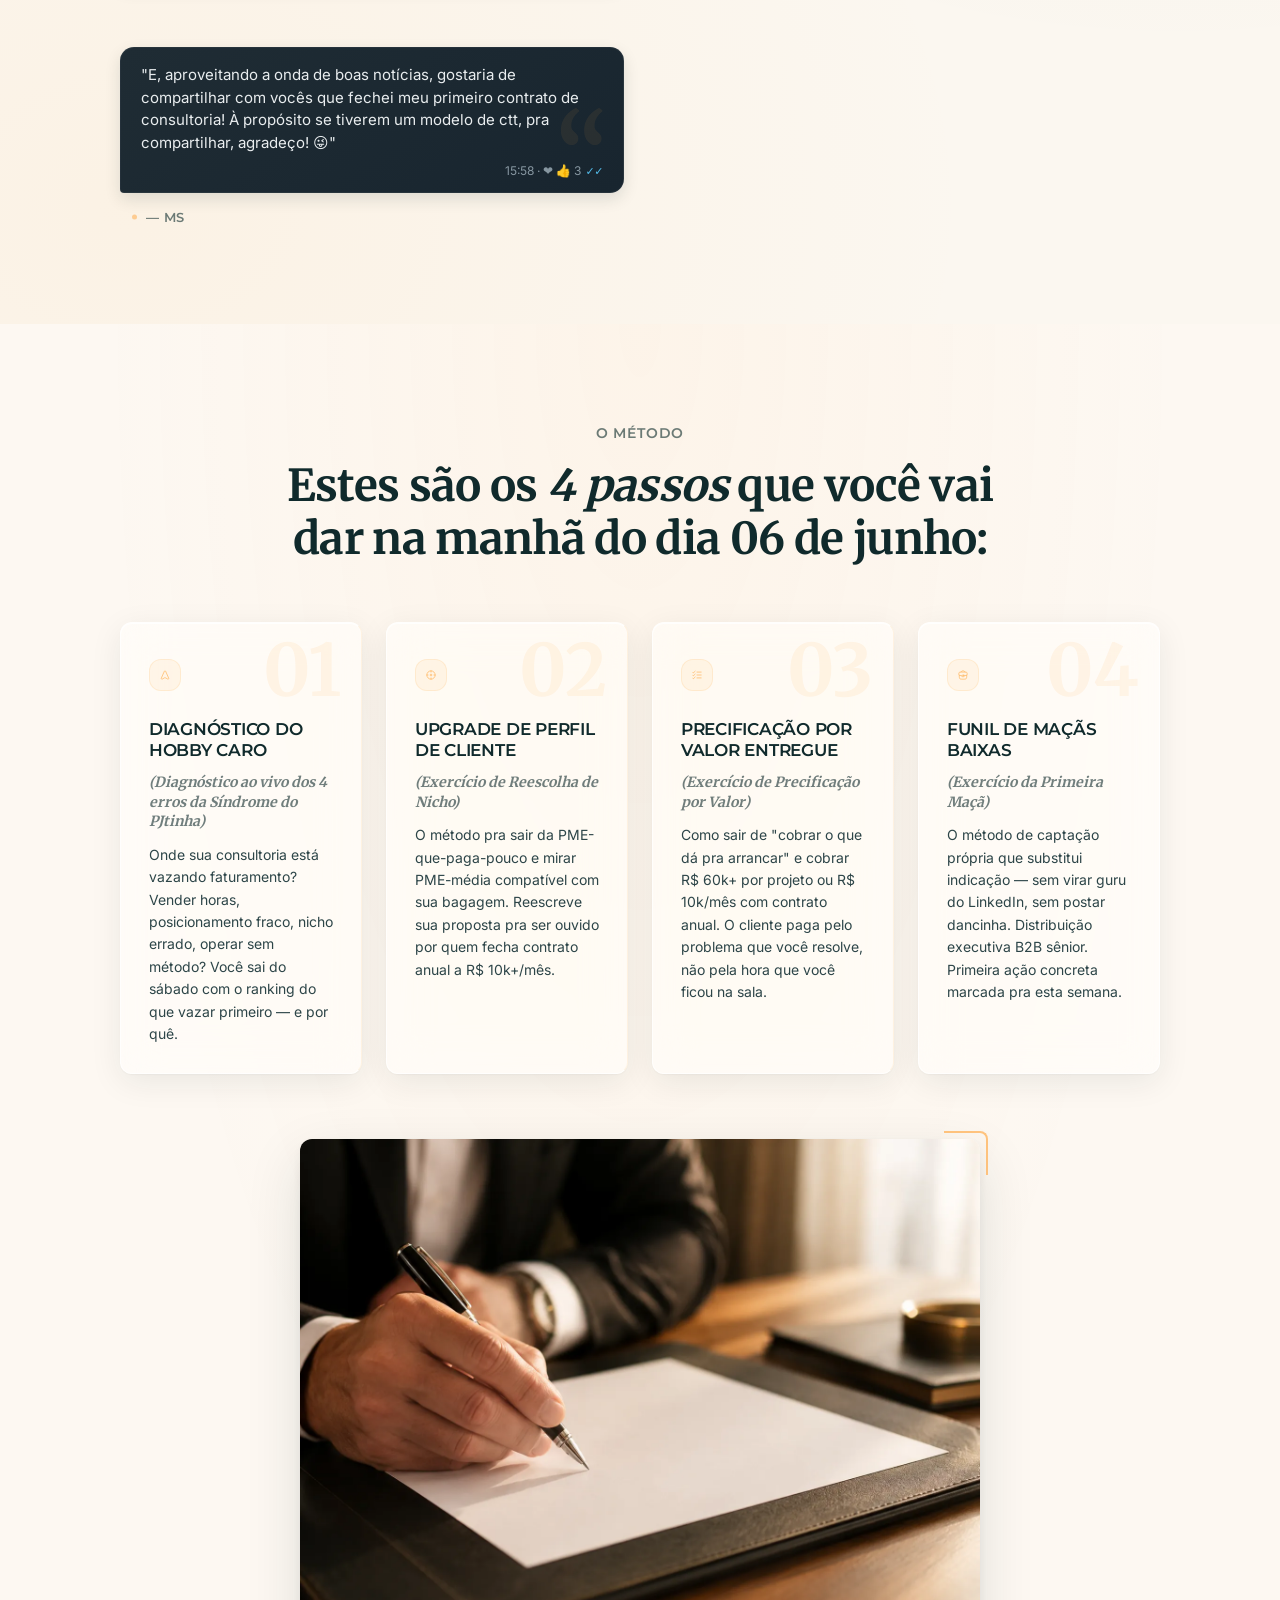
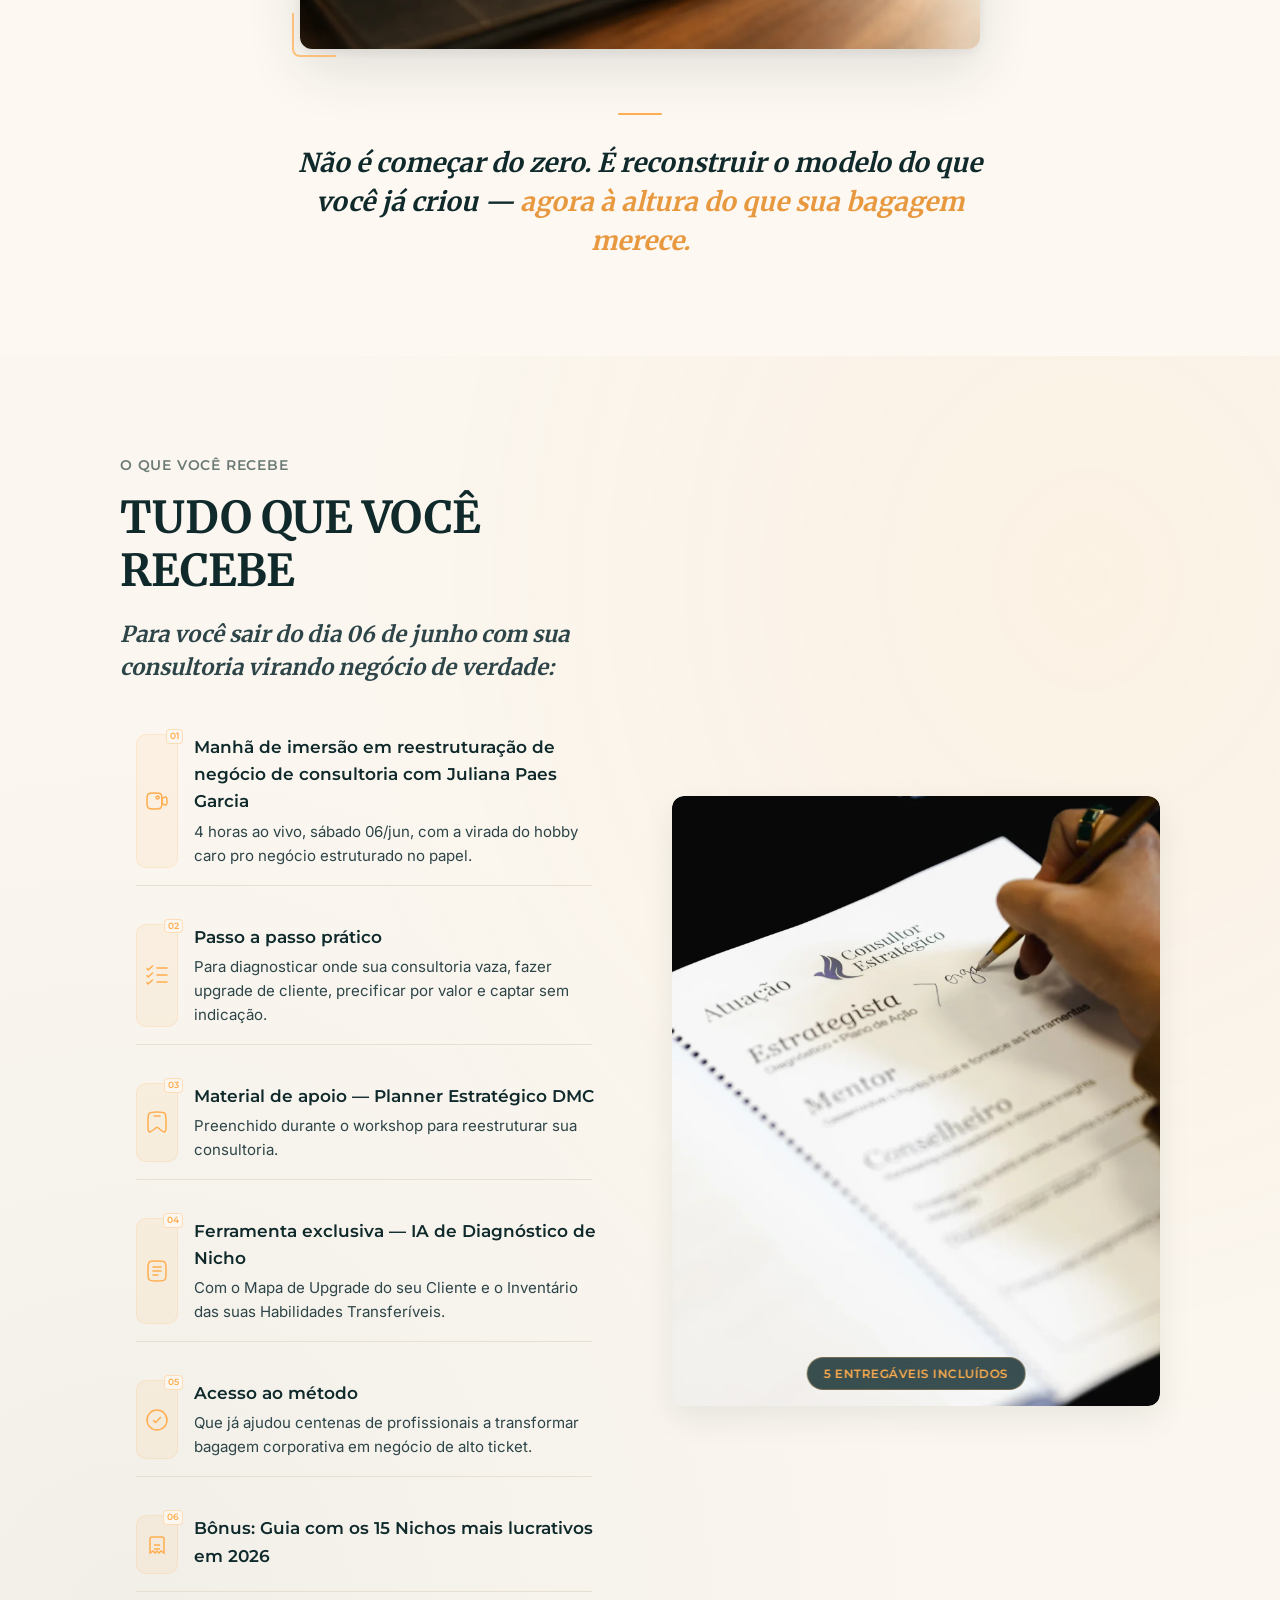
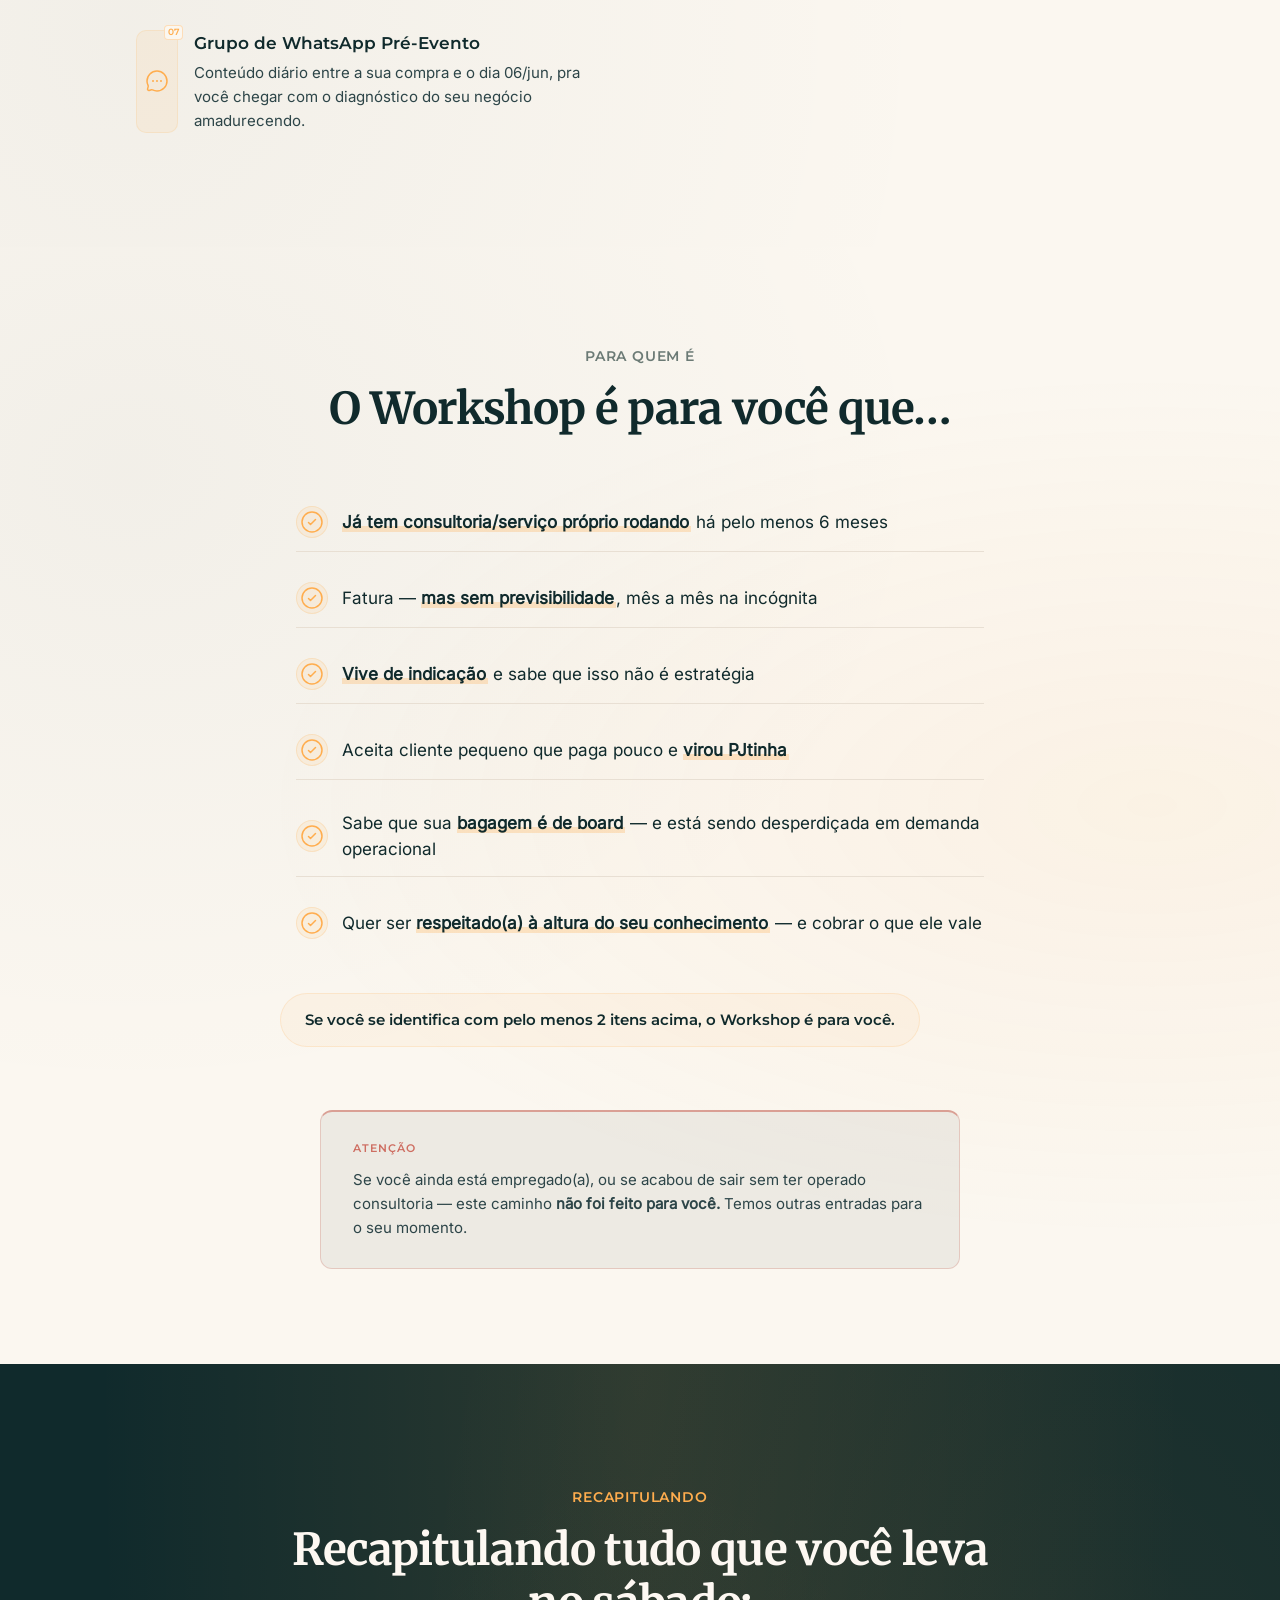
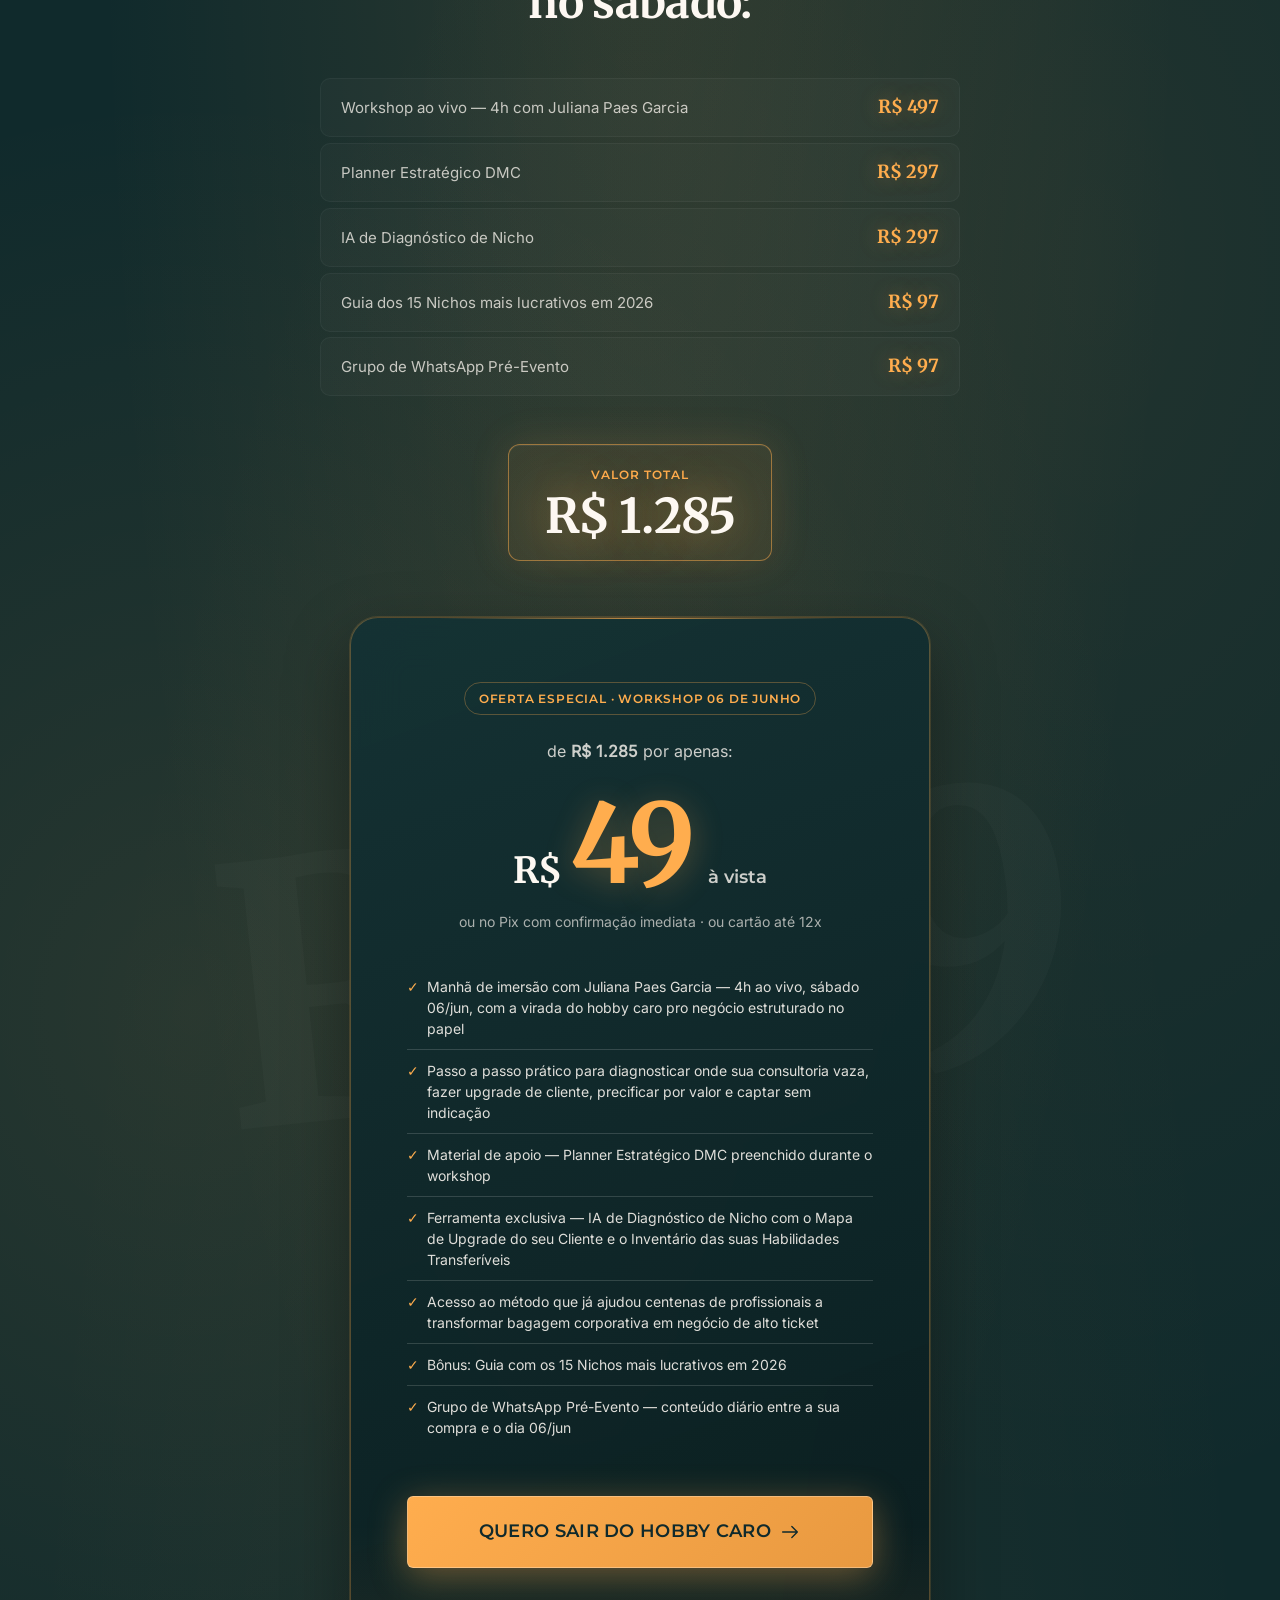
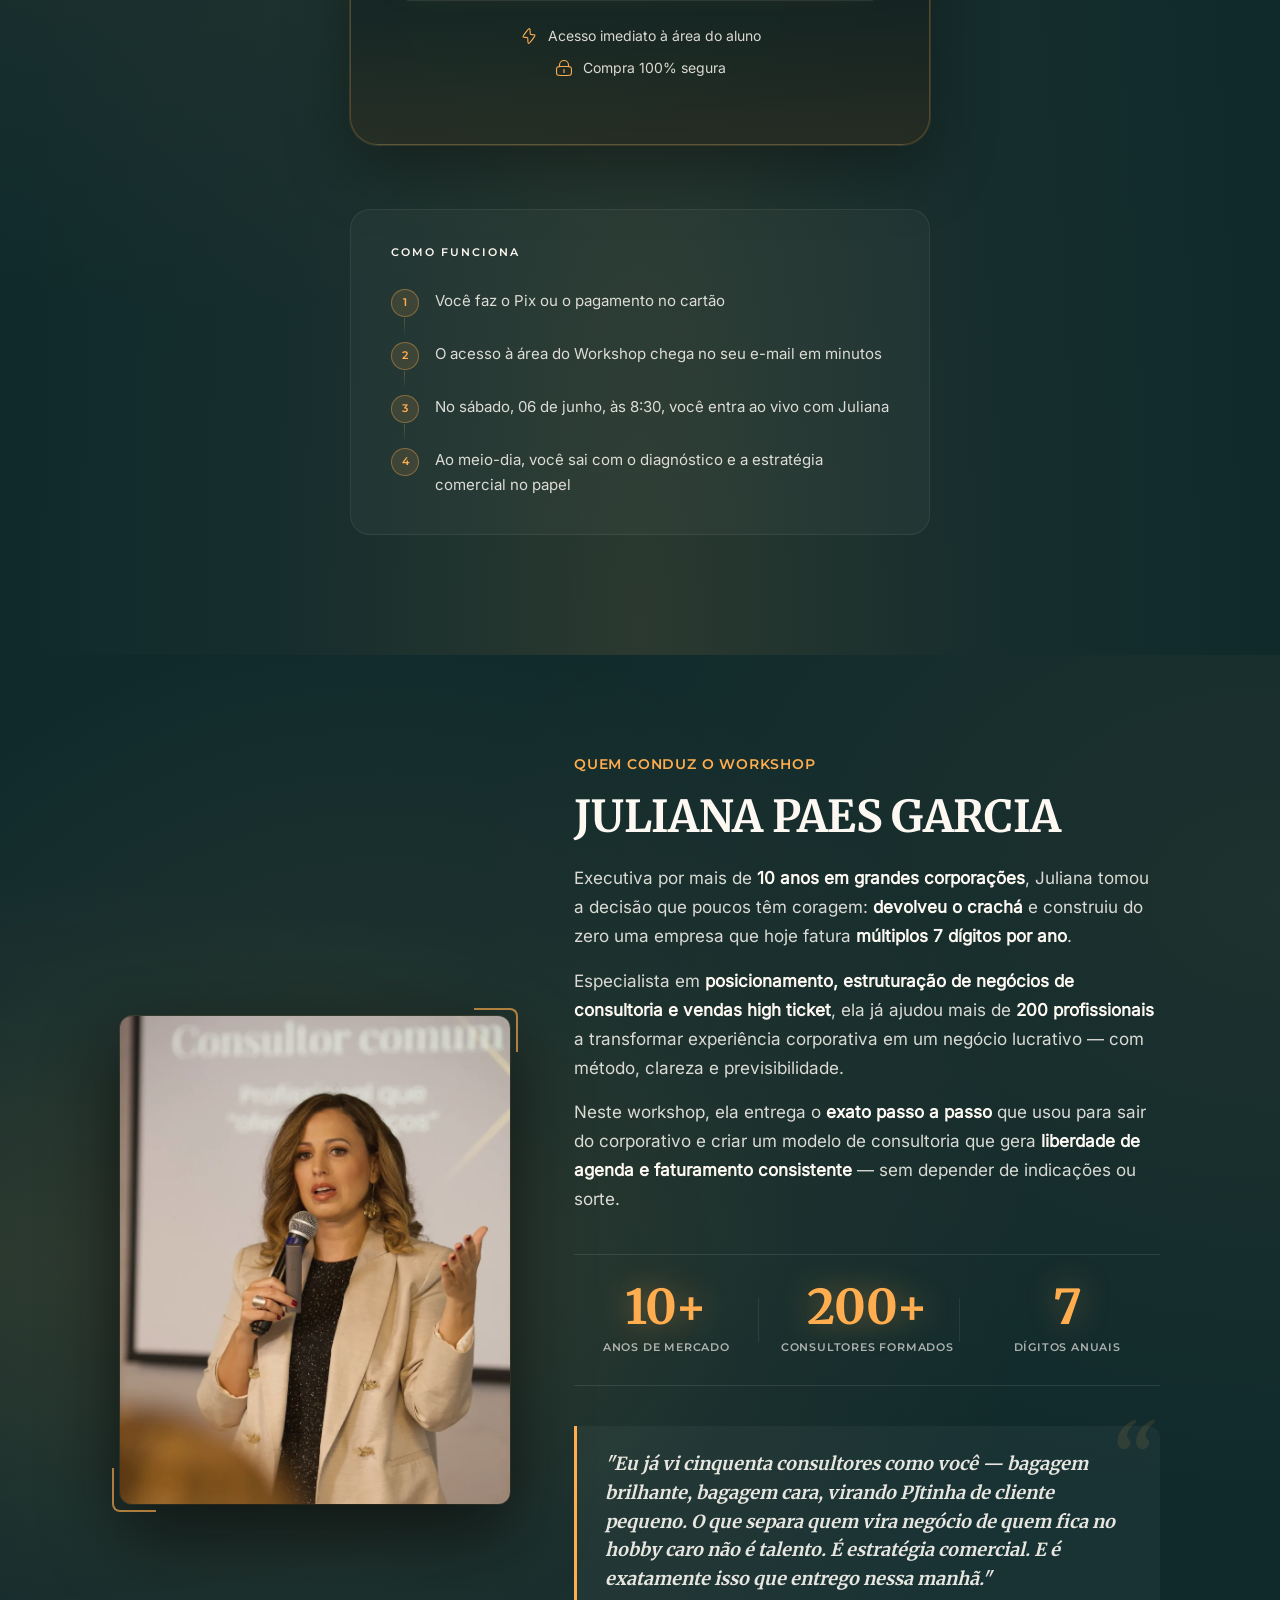
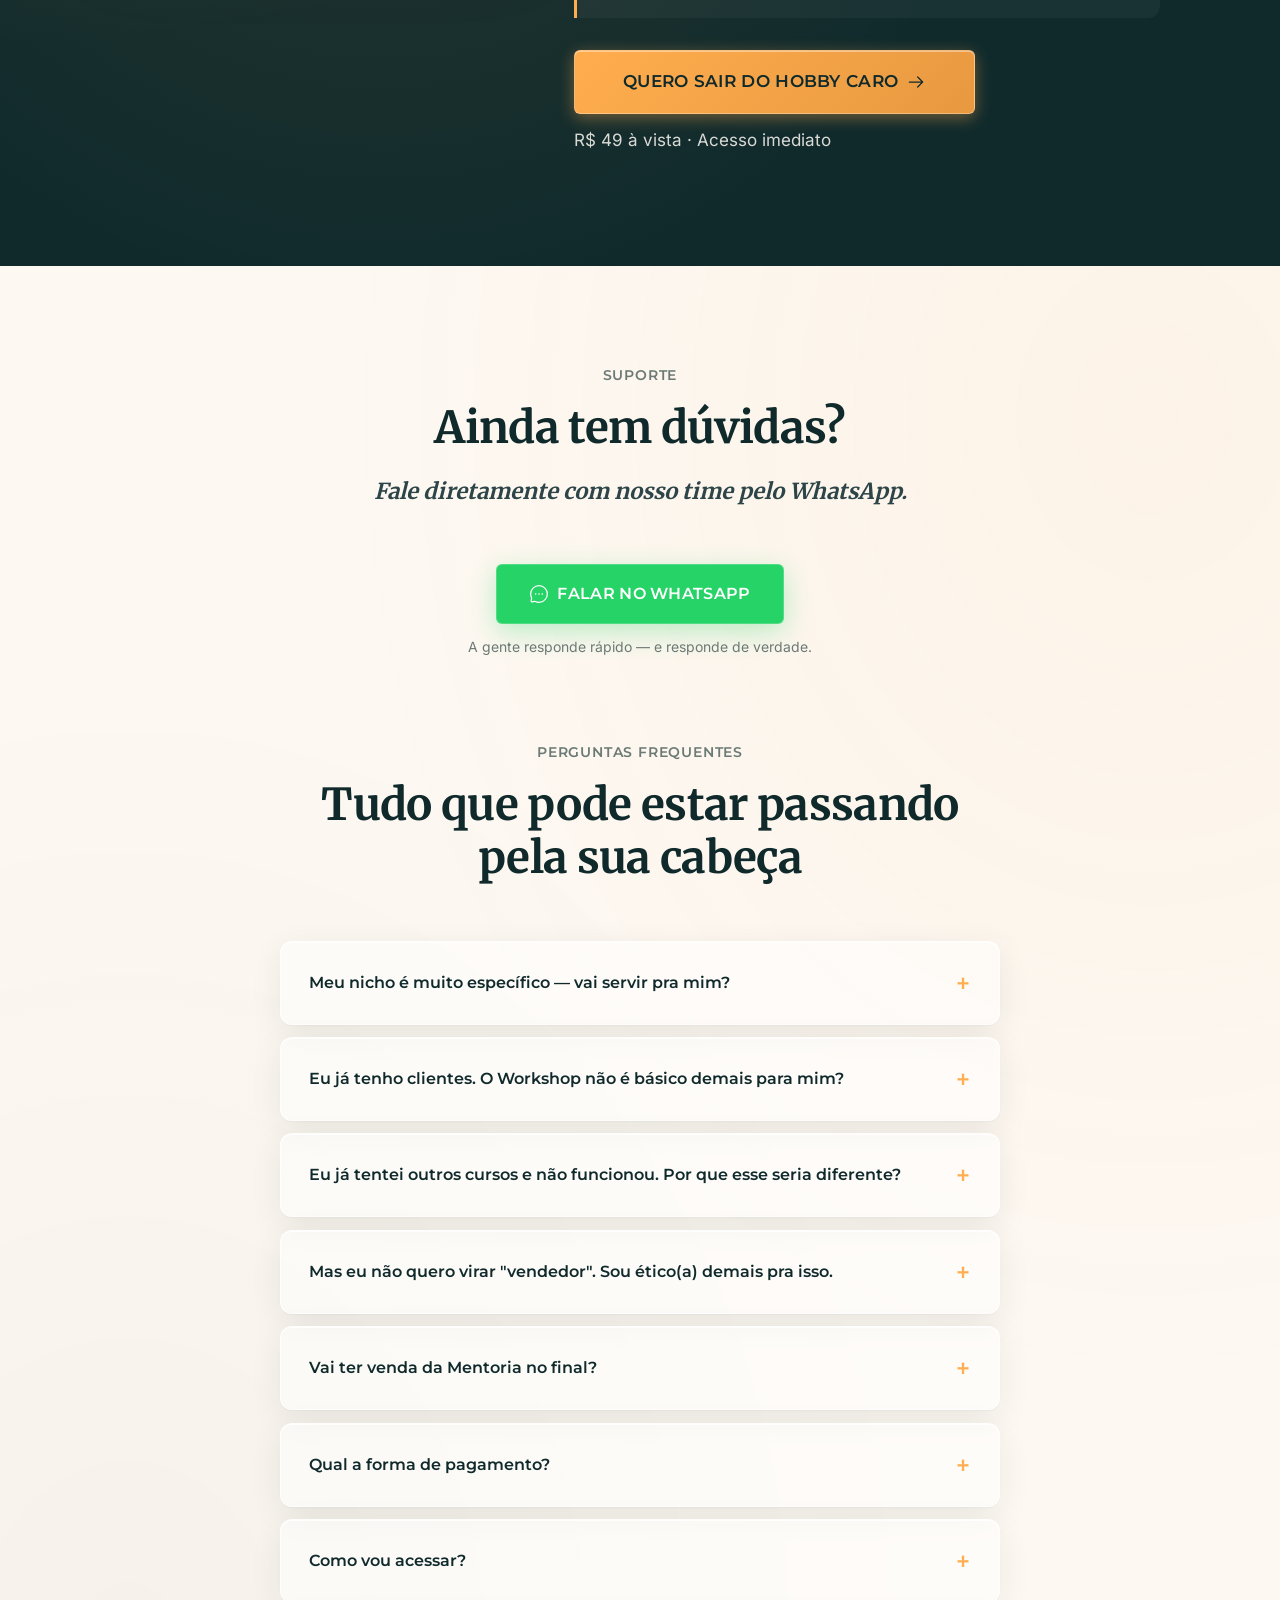
==== commit b8ef5d98: "refine: ajustes finos LP Caminho 3 — 10 mudanças de conteúdo e design - Meta tags: title/description" ====
--- a/index.html
+++ b/index.html
@@ -45,13 +45,13 @@
   </noscript>
   <!-- End Meta Pixel Code -->
 
-  <title>Workshop Devolvi Meu Crachá — Você não tem um negócio. Tem um hobby caro.</title>
-  <meta name="description" content="Sua consultoria fatura mas sem previsibilidade, virou PJtinha de cliente pequeno e depende de indicação. Em uma manhã de sábado, com método executivo, você sai com a estratégia comercial para atrair clientes do tamanho da sua bagagem." />
+  <title>Workshop Devolvi Meu Crachá — Saia do hobby caro e estruture seu negócio de consultoria</title>
+  <meta name="description" content="Em uma manhã de sábado, com método executivo, você sai da consultoria-hobby (sem previsibilidade, ticket baixo, virou PJtinha) e estrutura o negócio que sua bagagem merece." />
   <link rel="canonical" href="https://workshop3.devolvimeucracha.com.br/" />
 
   <!-- Open Graph -->
-  <meta property="og:title" content="Workshop Devolvi Meu Crachá — Você não tem um negócio. Tem um hobby caro." />
-  <meta property="og:description" content="Sua consultoria fatura sem previsibilidade, virou PJtinha de cliente pequeno, depende de indicação. Sábado, 06 de junho, 8:30 às 12:30." />
+  <meta property="og:title" content="Workshop Devolvi Meu Crachá — Saia do hobby caro e estruture seu negócio de consultoria" />
+  <meta property="og:description" content="Em uma manhã de sábado, com método executivo, você sai da consultoria-hobby (sem previsibilidade, ticket baixo, virou PJtinha) e estrutura o negócio que sua bagagem merece." />
   <meta property="og:type" content="website" />
   <meta property="og:locale" content="pt_BR" />
   <meta property="og:url" content="https://workshop3.devolvimeucracha.com.br/" />
@@ -61,8 +61,8 @@
 
   <!-- Twitter Card -->
   <meta name="twitter:card" content="summary_large_image" />
-  <meta name="twitter:title" content="Workshop Devolvi Meu Crachá — Você não tem um negócio. Tem um hobby caro." />
-  <meta name="twitter:description" content="Sua consultoria fatura sem previsibilidade, virou PJtinha de cliente pequeno, depende de indicação. Sábado, 06 de junho, 8:30 às 12:30." />
+  <meta name="twitter:title" content="Workshop Devolvi Meu Crachá — Saia do hobby caro e estruture seu negócio de consultoria" />
+  <meta name="twitter:description" content="Em uma manhã de sábado, com método executivo, você sai da consultoria-hobby (sem previsibilidade, ticket baixo, virou PJtinha) e estrutura o negócio que sua bagagem merece." />
   <meta name="twitter:image" content="https://workshop3.devolvimeucracha.com.br/assets/og-image.png" />
 
   <!-- Favicon -->
@@ -126,6 +126,23 @@
   <!-- Styles: async load eliminates render-blocking (saves ~2,900 ms on mobile) -->
   <link rel="preload" href="css/styles.min.css?v=1" as="style" onload="this.onload=null;this.rel='stylesheet'">
   <noscript><link rel="stylesheet" href="css/styles.min.css?v=1"></noscript>
+
+  <style>
+    /* --- Solution cards glassmorphism --- */
+    .solution-cards{display:grid;grid-template-columns:1fr;gap:16px;text-align:left;margin-top:40px}
+    @media(min-width:768px){.solution-cards{grid-template-columns:repeat(3,1fr);gap:24px}}
+    .solution-card{background:rgba(255,255,255,.55);backdrop-filter:blur(16px);-webkit-backdrop-filter:blur(16px);border:1px solid rgba(255,255,255,.6);border-radius:18px;box-shadow:0 2px 8px rgba(0,0,0,.04),0 16px 40px rgba(0,0,0,.08);padding:32px 32px 36px;transition:transform 280ms ease-out,box-shadow 280ms ease-out}
+    @media(hover:hover){.solution-card:hover{transform:translateY(-4px);box-shadow:0 4px 16px rgba(0,0,0,.08),0 24px 56px rgba(0,0,0,.12)}}
+    .solution-card__number{display:block;font-family:var(--font-heading);font-size:clamp(48px,6vw,64px);font-weight:700;color:var(--color-accent);line-height:1;margin-bottom:16px}
+    .solution-card p{font-size:16px;line-height:1.6;color:var(--color-text-primary);margin:0}
+    /* --- Step card subtitle --- */
+    .step-card__subtitle{display:block;font-family:var(--font-heading);font-style:italic;font-weight:300;font-size:14px;color:rgba(16,42,44,.6);margin-top:4px;margin-bottom:12px;line-height:1.4}
+    /* --- Offer card deliverables list --- */
+    .offer-card__deliverables{list-style:none;padding:0;margin:24px 0;text-align:left}
+    .offer-card__deliverables li{padding:10px 0;border-bottom:1px solid rgba(255,255,255,.15);font-size:14px;line-height:1.5;color:rgba(253,248,242,.88);padding-left:20px;position:relative}
+    .offer-card__deliverables li::before{content:'✓';position:absolute;left:0;color:var(--color-accent);font-weight:700}
+    .offer-card__deliverables li:last-child{border-bottom:none}
+  </style>
 </head>
 <body>
 
@@ -289,7 +306,7 @@
 
         <div class="opportunity-block fade-in">
           <p class="section-body">
-            O mercado brasileiro de consultoria boutique para PMEs cresce em dois dígitos ao ano — e <strong>a parte que mais cresce é a de PMEs de médio porte (R$ 50M-R$ 500M)</strong>, que pagam R$ 15k a R$ 30k/mês por consultoria estratégica de alta senioridade.
+            O mercado brasileiro de consultoria boutique cresce em dois dígitos ao ano — e <strong>a parte que mais cresce é a de PMEs de médio porte (R$ 50M-R$ 500M)</strong> que contratam consultoria estratégica a partir de R$ 10k/mês por cliente, com contrato anual. 3 clientes desses = R$ 30k/mês previsíveis — não montanha-russa de indicação.
           </p>
           <p class="section-body">
             Esses clientes existem. Eles pagam. E <strong>eles não te encontram</strong> porque você não tem método de atração — está esperando indicação da PME-pequena-que-paga-pouco te recomendar para uma PME-média-que-pagaria-bem. Não funciona assim.
@@ -329,12 +346,22 @@
           <h2 class="section-title">A solução não é fazer <strong>mais</strong> — você já está fazendo demais por pouco. É construir <em>estratégia comercial</em> que atrai cliente do tamanho da sua bagagem, com previsibilidade.</h2>
         </header>
 
-        <p class="section-body fade-in">
-          Em 4 horas com Juliana Paes Garcia, você faz três coisas:
-          <strong>(1)</strong> diagnostica onde sua consultoria está vazando faturamento — modelo, distribuição, oferta ou posicionamento,
-          <strong>(2)</strong> reescreve o perfil do cliente que sua bagagem merece,
-          <strong>(3)</strong> sai com os 3 movimentos para atrair esse cliente nas próximas 12 semanas — sem virar guru, sem postar dancinha.
-        </p>
+        <p class="section-body fade-in">Em 4 horas com Juliana Paes Garcia, você faz três coisas:</p>
+
+        <div class="solution-cards stagger">
+          <div class="solution-card fade-in">
+            <span class="solution-card__number">01</span>
+            <p><strong>DIAGNOSTICA</strong> onde sua consultoria está vazando faturamento — modelo de cobrança, posicionamento, distribuição ou perfil de cliente. Você sai com o ranking do que corrigir primeiro e por quê.</p>
+          </div>
+          <div class="solution-card fade-in">
+            <span class="solution-card__number">02</span>
+            <p><strong>REESCREVE</strong> o perfil do cliente que sua bagagem merece — e a proposta de valor para ser ouvido por quem fecha contrato anual a R$ 10k+/mês. Sem PME-que-paga-pouco, sem PJtinha.</p>
+          </div>
+          <div class="solution-card fade-in">
+            <span class="solution-card__number">03</span>
+            <p><strong>SAI</strong> com o funil de captação própria marcado — primeira ação concreta desta semana. Sem virar guru do LinkedIn, sem postar dancinha. Distribuição executiva B2B sênior.</p>
+          </div>
+        </div>
 
         <p class="anchor-quote fade-in">
           É exatamente isso que o <span>Workshop Devolvi Meu Crachá entrega.</span>
@@ -408,28 +435,32 @@
             <span class="step-card__number">01</span>
             <svg class="step-card__icon" xmlns="http://www.w3.org/2000/svg" width="32" height="32" viewBox="0 0 24 24" aria-hidden="true"><path fill="none" stroke="currentColor" stroke-width="1.5" d="m3.165 19.503l7.362-16.51c.59-1.324 2.355-1.324 2.946 0l7.362 16.51c.667 1.495-.814 3.047-2.202 2.306l-5.904-3.152c-.459-.245-1-.245-1.458 0l-5.904 3.152c-1.388.74-2.87-.81-2.202-2.306Z"/></svg>
             <h3 class="step-card__title">DIAGNÓSTICO DO HOBBY CARO</h3>
-            <p>Onde sua consultoria está vazando faturamento? Modelo de cobrança? Posicionamento? Distribuição? Perfil de cliente? Você sai com o ranking do que vazar primeiro.</p>
+            <em class="step-card__subtitle">(Diagnóstico ao vivo dos 4 erros da Síndrome do PJtinha)</em>
+            <p>Onde sua consultoria está vazando faturamento? Vender horas, posicionamento fraco, nicho errado, operar sem método? Você sai do sábado com o ranking do que vazar primeiro — e por quê.</p>
           </article>
 
           <article class="card step-card fade-in">
             <span class="step-card__number">02</span>
             <svg class="step-card__icon" xmlns="http://www.w3.org/2000/svg" width="32" height="32" viewBox="0 0 24 24" aria-hidden="true"><g fill="none" stroke="currentColor" stroke-width="1.5"><path d="M22 12c0 5.523-4.477 10-10 10S2 17.523 2 12S6.477 2 12 2s10 4.477 10 10Z"/><path stroke-linecap="round" d="M2 12h3m14 0h3M12 22v-3m0-14V2"/><path stroke-linecap="round" stroke-linejoin="round" d="M10 12h4m-2 2v-4"/></g></svg>
             <h3 class="step-card__title">UPGRADE DE PERFIL DE CLIENTE</h3>
-            <p>O método para sair da PME-que-paga-pouco e mirar no porte de cliente compatível com sua bagagem. Como reescrever sua proposta de valor para ser ouvido por quem paga R$ 15k-30k/mês.</p>
+            <em class="step-card__subtitle">(Exercício de Reescolha de Nicho)</em>
+            <p>O método pra sair da PME-que-paga-pouco e mirar PME-média compatível com sua bagagem. Reescreve sua proposta pra ser ouvido por quem fecha contrato anual a R$ 10k+/mês.</p>
           </article>
 
           <article class="card step-card fade-in">
             <span class="step-card__number">03</span>
-            <svg class="step-card__icon" xmlns="http://www.w3.org/2000/svg" width="32" height="32" viewBox="0 0 24 24" aria-hidden="true"><g fill="none" stroke="currentColor" stroke-width="1.5"><path d="M3 12c0 3.771 0 7.657 1.318 8.828C5.636 22 7.758 22 12 22s6.364 0 7.682-1.172S21 15.771 21 12"/><path d="m14.66 14.202l6.008-1.802c.595-.179.893-.268 1.082-.482a1 1 0 0 0 .1-.134c.15-.243.15-.553.15-1.175c0-2.45 0-3.675-.673-4.502a3 3 0 0 0-.434-.434C20.066 5 18.841 5 16.391 5H7.61c-2.45 0-3.675 0-4.502.673q-.24.195-.434.434C2 6.934 2 8.159 2 10.609c0 .622 0 .932.15 1.175q.045.07.1.134c.19.214.487.303 1.082.482l6.008 1.802M6.5 5c.823-.02 1.66-.545 1.94-1.32l.035-.103L8.5 3.5c.042-.127.064-.19.086-.246a2 2 0 0 1 1.735-1.25C10.38 2 10.448 2 10.58 2h2.838c.133 0 .2 0 .26.004a2 2 0 0 1 1.735 1.25c.023.056.044.12.086.246l.026.077c.018.053.026.08.035.103c.28.775 1.116 1.3 1.939 1.32"/><path stroke-linecap="round" d="M14 12.5h-4a.5.5 0 0 0-.5.5v2.162a.5.5 0 0 0 .314.464l.7.28a4 4 0 0 0 2.972 0l.7-.28a.5.5 0 0 0 .314-.464V13a.5.5 0 0 0-.5-.5Z"/></g></svg>
-            <h3 class="step-card__title">ESTRATÉGIA COMERCIAL ESTRUTURADA</h3>
-            <p>Os 3 movimentos para construir um funil de aquisição próprio — sem depender de indicação, sem virar guru, sem postar dancinha. Estratégia executiva de B2B sênior.</p>
+            <svg class="step-card__icon" xmlns="http://www.w3.org/2000/svg" width="32" height="32" viewBox="0 0 24 24" aria-hidden="true"><g fill="none" stroke="currentColor" stroke-linecap="round" stroke-width="1.5"><path stroke-linejoin="round" d="M2 5.5L3.214 7L7.5 3M2 12.5L3.214 14L7.5 10M2 19.5L3.214 21L7.5 17"/><path d="M22 19H12m10-7H12m10-7H12"/></g></svg>
+            <h3 class="step-card__title">PRECIFICAÇÃO POR VALOR ENTREGUE</h3>
+            <em class="step-card__subtitle">(Exercício de Precificação por Valor)</em>
+            <p>Como sair de "cobrar o que dá pra arrancar" e cobrar R$ 60k+ por projeto ou R$ 10k/mês com contrato anual. O cliente paga pelo problema que você resolve, não pela hora que você ficou na sala.</p>
           </article>
 
           <article class="card step-card fade-in">
             <span class="step-card__number">04</span>
-            <svg class="step-card__icon" xmlns="http://www.w3.org/2000/svg" width="32" height="32" viewBox="0 0 24 24" aria-hidden="true"><g fill="none" stroke="currentColor" stroke-linecap="round" stroke-width="1.5"><path stroke-linejoin="round" d="M2 5.5L3.214 7L7.5 3M2 12.5L3.214 14L7.5 10M2 19.5L3.214 21L7.5 17"/><path d="M22 19H12m10-7H12m10-7H12"/></g></svg>
-            <h3 class="step-card__title">PRECIFICAÇÃO POR VALOR ENTREGUE</h3>
-            <p>Como sair de "cobrar o que dá pra arrancar" e passar a precificar pelo resultado entregue. O método para parar de ser PJtinha e virar <strong>conselheiro estratégico que o cliente paga sem negociar.</strong></p>
+            <svg class="step-card__icon" xmlns="http://www.w3.org/2000/svg" width="32" height="32" viewBox="0 0 24 24" aria-hidden="true"><g fill="none" stroke="currentColor" stroke-width="1.5"><path d="M3 12c0 3.771 0 7.657 1.318 8.828C5.636 22 7.758 22 12 22s6.364 0 7.682-1.172S21 15.771 21 12"/><path d="m14.66 14.202l6.008-1.802c.595-.179.893-.268 1.082-.482a1 1 0 0 0 .1-.134c.15-.243.15-.553.15-1.175c0-2.45 0-3.675-.673-4.502a3 3 0 0 0-.434-.434C20.066 5 18.841 5 16.391 5H7.61c-2.45 0-3.675 0-4.502.673q-.24.195-.434.434C2 6.934 2 8.159 2 10.609c0 .622 0 .932.15 1.175q.045.07.1.134c.19.214.487.303 1.082.482l6.008 1.802M6.5 5c.823-.02 1.66-.545 1.94-1.32l.035-.103L8.5 3.5c.042-.127.064-.19.086-.246a2 2 0 0 1 1.735-1.25C10.38 2 10.448 2 10.58 2h2.838c.133 0 .2 0 .26.004a2 2 0 0 1 1.735 1.25c.023.056.044.12.086.246l.026.077c.018.053.026.08.035.103c.28.775 1.116 1.3 1.939 1.32"/><path stroke-linecap="round" d="M14 12.5h-4a.5.5 0 0 0-.5.5v2.162a.5.5 0 0 0 .314.464l.7.28a4 4 0 0 0 2.972 0l.7-.28a.5.5 0 0 0 .314-.464V13a.5.5 0 0 0-.5-.5Z"/></g></svg>
+            <h3 class="step-card__title">FUNIL DE MAÇÃS BAIXAS</h3>
+            <em class="step-card__subtitle">(Exercício da Primeira Maçã)</em>
+            <p>O método de captação própria que substitui indicação — sem virar guru do LinkedIn, sem postar dancinha. Distribuição executiva B2B sênior. Primeira ação concreta marcada pra esta semana.</p>
           </article>
         </div>
 
@@ -446,14 +477,14 @@
     </section>
 
     <!-- =========================================================== -->
-    <!-- DOBRA 8 — ENTREGÁVEIS                                        -->
+    <!-- DOBRA 8 — ENTREGÁVEIS (fusão com bônus)                      -->
     <!-- =========================================================== -->
     <section class="section section--warm" id="entregaveis">
       <div class="container">
         <div class="deliverables__grid">
           <div class="deliverables__copy fade-in">
-            <span class="eyebrow">O QUE VOCÊ VAI RECEBER</span>
-            <h2 class="section-title">TUDO QUE VOCÊ VAI RECEBER</h2>
+            <span class="eyebrow">O QUE VOCÊ RECEBE</span>
+            <h2 class="section-title">TUDO QUE VOCÊ RECEBE</h2>
             <p class="section-lede">Para você sair do dia 06 de junho com sua consultoria virando negócio de verdade:</p>
 
             <ul class="deliverables__list">
@@ -462,17 +493,26 @@
                   <svg xmlns="http://www.w3.org/2000/svg" width="24" height="24" viewBox="0 0 24 24" aria-hidden="true"><g fill="none" stroke="currentColor" stroke-width="1.5"><path d="m17 9.5l.658-.329c1.946-.973 2.92-1.46 3.63-1.02c.712.44.712 1.528.712 3.703v.292c0 2.176 0 3.263-.711 3.703c-.712.44-1.685-.047-3.63-1.02L17 14.5zm-3.44-2.06a1.5 1.5 0 1 1-2.121 2.12a1.5 1.5 0 0 1 2.122-2.12Z"/><path d="M2 11.5c0-3.287 0-4.931.908-6.038a4 4 0 0 1 .554-.554C4.57 4 6.212 4 9.5 4c3.287 0 4.931 0 6.038.908a4 4 0 0 1 .554.554C17 6.57 17 8.212 17 11.5v1c0 3.287 0 4.931-.908 6.038a4 4 0 0 1-.554.554C14.43 20 12.788 20 9.5 20c-3.287 0-4.931 0-6.038-.908a4 4 0 0 1-.554-.554C2 17.43 2 15.788 2 12.5z"/></g></svg>
                 </span>
                 <div>
-                  <strong>Acesso ao Workshop ao vivo</strong>
-                  <p>4 horas com Juliana Paes Garcia, sábado de manhã, com a estratégia comercial dos próximos 90 dias no papel ao final.</p>
+                  <strong>Manhã de imersão em reestruturação de negócio de consultoria com Juliana Paes Garcia</strong>
+                  <p>4 horas ao vivo, sábado 06/jun, com a virada do hobby caro pro negócio estruturado no papel.</p>
                 </div>
               </li>
               <li>
                 <span class="icon-wrap">
-                  <svg xmlns="http://www.w3.org/2000/svg" width="24" height="24" viewBox="0 0 24 24" aria-hidden="true"><path fill="none" stroke="currentColor" stroke-width="1.5" d="m3.165 19.503l7.362-16.51c.59-1.324 2.355-1.324 2.946 0l7.362 16.51c.667 1.495-.814 3.047-2.202 2.306l-5.904-3.152c-.459-.245-1-.245-1.458 0l-5.904 3.152c-1.388.74-2.87-.81-2.202-2.306Z"/></svg>
+                  <svg xmlns="http://www.w3.org/2000/svg" width="24" height="24" viewBox="0 0 24 24" aria-hidden="true"><g fill="none" stroke="currentColor" stroke-linecap="round" stroke-width="1.5"><path stroke-linejoin="round" d="M2 5.5L3.214 7L7.5 3M2 12.5L3.214 14L7.5 10M2 19.5L3.214 21L7.5 17"/><path d="M22 19H12m10-7H12m10-7H12"/></g></svg>
                 </span>
                 <div>
-                  <strong>Diagnóstico do Hobby Caro</strong>
-                  <p>O exercício prático que aponta exatamente onde seu negócio está vazando faturamento e previsibilidade.</p>
+                  <strong>Passo a passo prático</strong>
+                  <p>Para diagnosticar onde sua consultoria vaza, fazer upgrade de cliente, precificar por valor e captar sem indicação.</p>
+                </div>
+              </li>
+              <li>
+                <span class="icon-wrap">
+                  <svg xmlns="http://www.w3.org/2000/svg" width="24" height="24" viewBox="0 0 24 24" aria-hidden="true"><g fill="none" stroke="currentColor" stroke-width="1.5"><path d="M21 16.09v-4.992c0-4.29 0-6.433-1.318-7.766C18.364 2 16.242 2 12 2S5.636 2 4.318 3.332S3 6.81 3 11.098v4.993c0 3.096 0 4.645.734 5.321c.35.323.792.526 1.263.58c.987.113 2.14-.907 4.445-2.946c1.02-.901 1.529-1.352 2.118-1.47c.29-.06.59-.06.88 0c.59.118 1.099.569 2.118 1.47c2.305 2.039 3.458 3.059 4.445 2.945c.47-.053.913-.256 1.263-.579c.734-.676.734-2.224.734-5.321Z"/><path stroke-linecap="round" d="M15 6H9"/></g></svg>
+                </span>
+                <div>
+                  <strong>Material de apoio — Planner Estratégico DMC</strong>
+                  <p>Preenchido durante o workshop para reestruturar sua consultoria.</p>
                 </div>
               </li>
               <li>
@@ -480,17 +520,25 @@
                   <svg xmlns="http://www.w3.org/2000/svg" width="24" height="24" viewBox="0 0 24 24" aria-hidden="true"><g fill="none" stroke="currentColor" stroke-width="1.5"><path d="M3 10c0-3.771 0-5.657 1.172-6.828S7.229 2 11 2h2c3.771 0 5.657 0 6.828 1.172S21 6.229 21 10v4c0 3.771 0 5.657-1.172 6.828S16.771 22 13 22h-2c-3.771 0-5.657 0-6.828-1.172S3 17.771 3 14z"/><path stroke-linecap="round" d="M8 12h8M8 8h8m-8 8h5"/></g></svg>
                 </span>
                 <div>
-                  <strong>Mapa de Upgrade de Cliente</strong>
-                  <p>O método para mirar no porte de cliente que sua bagagem merece, sem virar refém da PME pequena.</p>
+                  <strong>Ferramenta exclusiva — IA de Diagnóstico de Nicho</strong>
+                  <p>Com o Mapa de Upgrade do seu Cliente e o Inventário das suas Habilidades Transferíveis.</p>
                 </div>
               </li>
               <li>
                 <span class="icon-wrap">
-                  <svg xmlns="http://www.w3.org/2000/svg" width="24" height="24" viewBox="0 0 24 24" aria-hidden="true"><g fill="none" stroke="currentColor" stroke-linecap="round" stroke-width="1.5"><path stroke-linejoin="round" d="M2 5.5L3.214 7L7.5 3M2 12.5L3.214 14L7.5 10M2 19.5L3.214 21L7.5 17"/><path d="M22 19H12m10-7H12m10-7H12"/></g></svg>
+                  <svg xmlns="http://www.w3.org/2000/svg" width="24" height="24" viewBox="0 0 24 24" aria-hidden="true"><g fill="none" stroke="currentColor" stroke-width="1.5"><circle cx="12" cy="12" r="10"/><path stroke-linecap="round" stroke-linejoin="round" d="m8.5 12.5l2 2l5-5"/></g></svg>
                 </span>
                 <div>
-                  <strong>Estratégia Comercial Estruturada</strong>
-                  <p>Os 3 movimentos para construir aquisição própria, sem indicação.</p>
+                  <strong>Acesso ao método</strong>
+                  <p>Que já ajudou centenas de profissionais a transformar bagagem corporativa em negócio de alto ticket.</p>
+                </div>
+              </li>
+              <li>
+                <span class="icon-wrap">
+                  <svg xmlns="http://www.w3.org/2000/svg" width="24" height="24" viewBox="0 0 24 24" aria-hidden="true"><g fill="none" stroke="currentColor" stroke-width="1.5"><path d="M9 12h6m-6 4h6M7 4h10a2 2 0 0 1 2 2v14l-3-2l-2 2l-2-2l-2 2l-2-2l-3 2V6a2 2 0 0 1 2-2z"/></g></svg>
+                </span>
+                <div>
+                  <strong>Bônus: Guia com os 15 Nichos mais lucrativos em 2026</strong>
                 </div>
               </li>
               <li>
@@ -498,8 +546,8 @@
                   <svg xmlns="http://www.w3.org/2000/svg" width="24" height="24" viewBox="0 0 24 24" aria-hidden="true"><g fill="none" stroke="currentColor"><path stroke-linecap="round" stroke-linejoin="round" stroke-width="2" d="M8 12h.009m3.982 0H12m3.991 0H16"/><path stroke-width="1.5" d="M12 22c5.523 0 10-4.477 10-10S17.523 2 12 2S2 6.477 2 12c0 1.6.376 3.112 1.043 4.453c.178.356.237.763.134 1.148l-.595 2.226a1.3 1.3 0 0 0 1.591 1.592l2.226-.596a1.63 1.63 0 0 1 1.149.133A9.96 9.96 0 0 0 12 22Z"/></g></svg>
                 </span>
                 <div>
-                  <strong>Acesso à comunidade no WhatsApp</strong>
-                  <p>Durante o Workshop e nas semanas seguintes, com outros consultores no mesmo movimento de upgrade.</p>
+                  <strong>Grupo de WhatsApp Pré-Evento</strong>
+                  <p>Conteúdo diário entre a sua compra e o dia 06/jun, pra você chegar com o diagnóstico do seu negócio amadurecendo.</p>
                 </div>
               </li>
             </ul>
@@ -515,36 +563,6 @@
               />
             </div>
           </div>
-        </div>
-      </div>
-    </section>
-
-    <!-- =========================================================== -->
-    <!-- DOBRA 9 — BÔNUS                                              -->
-    <!-- =========================================================== -->
-    <section class="section" id="bonus">
-      <div class="container">
-        <header class="section-header text-center fade-in">
-          <span class="eyebrow">BÔNUS DO WORKSHOP</span>
-          <h2 class="section-title">E você ainda recebe:</h2>
-        </header>
-
-        <div class="bonus-grid stagger">
-          <article class="card bonus-card fade-in">
-            <svg class="bonus-card__icon" xmlns="http://www.w3.org/2000/svg" width="40" height="40" viewBox="0 0 24 24" aria-hidden="true"><g fill="none" stroke="currentColor" stroke-width="1.5"><path d="M21 16.09v-4.992c0-4.29 0-6.433-1.318-7.766C18.364 2 16.242 2 12 2S5.636 2 4.318 3.332S3 6.81 3 11.098v4.993c0 3.096 0 4.645.734 5.321c.35.323.792.526 1.263.58c.987.113 2.14-.907 4.445-2.946c1.02-.901 1.529-1.352 2.118-1.47c.29-.06.59-.06.88 0c.59.118 1.099.569 2.118 1.47c2.305 2.039 3.458 3.059 4.445 2.945c.47-.053.913-.256 1.263-.579c.734-.676.734-2.224.734-5.321Z"/><path stroke-linecap="round" d="M15 6H9"/></g></svg>
-            <h3 class="bonus-card__title">Planner Estratégico Devolvi Meu Crachá</h3>
-            <p>O material executivo para destravar as próximas 12 semanas com foco em previsibilidade de receita.</p>
-          </article>
-          <article class="card bonus-card fade-in">
-            <svg class="bonus-card__icon" xmlns="http://www.w3.org/2000/svg" width="40" height="40" viewBox="0 0 24 24" aria-hidden="true"><g fill="none" stroke="currentColor"><path stroke-linecap="round" stroke-linejoin="round" stroke-width="2" d="M8 12h.009m3.982 0H12m3.991 0H16"/><path stroke-width="1.5" d="M12 22c5.523 0 10-4.477 10-10S17.523 2 12 2S2 6.477 2 12c0 1.6.376 3.112 1.043 4.453c.178.356.237.763.134 1.148l-.595 2.226a1.3 1.3 0 0 0 1.591 1.592l2.226-.596a1.63 1.63 0 0 1 1.149.133A9.96 9.96 0 0 0 12 22Z"/></g></svg>
-            <h3 class="bonus-card__title">Grupo de WhatsApp Exclusivo</h3>
-            <p>Onde você se conecta com outros consultores fora do CLT, no mesmo desafio de escalar com método.</p>
-          </article>
-          <article class="card bonus-card fade-in">
-            <svg class="bonus-card__icon" xmlns="http://www.w3.org/2000/svg" width="40" height="40" viewBox="0 0 24 24" aria-hidden="true"><path fill="none" stroke="currentColor" stroke-width="1.5" d="M2 11.5c0-3.287 0-4.931.908-6.038a4 4 0 0 1 .554-.554C4.57 4 6.212 4 9.5 4c3.287 0 4.931 0 6.038.908a4 4 0 0 1 .554.554C17 6.57 17 8.212 17 11.5v1c0 3.287 0 4.931-.908 6.038a4 4 0 0 1-.554.554C14.43 20 12.788 20 9.5 20c-3.287 0-4.931 0-6.038-.908a4 4 0 0 1-.554-.554C2 17.43 2 15.788 2 12.5zm15-2l.658-.329c1.946-.973 2.92-1.46 3.63-1.02c.712.44.712 1.528.712 3.703v.292c0 2.176 0 3.263-.711 3.703c-.712.44-1.685-.047-3.63-1.02L17 14.5z"/></svg>
-            <h3 class="bonus-card__title">Acesso à Gravação por 7 Dias</h3>
-            <p>Para rever o diagnóstico com calma e aplicar no seu próprio negócio.</p>
-          </article>
         </div>
       </div>
     </section>
@@ -619,21 +637,21 @@
         </header>
 
         <ul class="value-stack stagger">
-          <li class="fade-in"><span>Workshop ao vivo com Juliana Paes Garcia</span><strong>R$ 497</strong></li>
-          <li class="fade-in"><span>Planner Estratégico Devolvi Meu Crachá</span><strong>R$ 297</strong></li>
-          <li class="fade-in"><span>Acesso ao grupo de WhatsApp</span><strong>R$ 197</strong></li>
-          <li class="fade-in"><span>Gravação por 7 dias</span><strong>R$ 147</strong></li>
-          <li class="fade-in"><span>Diagnóstico do Hobby Caro + Mapa de Upgrade</span><strong>R$ 297</strong></li>
+          <li class="fade-in"><span>Workshop ao vivo — 4h com Juliana Paes Garcia</span><strong>R$ 497</strong></li>
+          <li class="fade-in"><span>Planner Estratégico DMC</span><strong>R$ 297</strong></li>
+          <li class="fade-in"><span>IA de Diagnóstico de Nicho</span><strong>R$ 297</strong></li>
+          <li class="fade-in"><span>Guia dos 15 Nichos mais lucrativos em 2026</span><strong>R$ 97</strong></li>
+          <li class="fade-in"><span>Grupo de WhatsApp Pré-Evento</span><strong>R$ 97</strong></li>
         </ul>
 
         <div class="value-total fade-in">
           <span class="value-total__label">Valor total</span>
-          <span class="value-total__amount" data-countup="1435" data-prefix="R$ ">R$ 0</span>
+          <span class="value-total__amount" data-countup="1285" data-prefix="R$ ">R$ 0</span>
         </div>
 
         <div class="offer-card price-glow fade-in">
           <span class="offer-card__eyebrow">Oferta especial · Workshop 06 de junho</span>
-          <p class="offer-card__lede">Mas no Workshop de 06 de junho você tem acesso por apenas:</p>
+          <p class="offer-card__lede">de <strong>R$ 1.285</strong> por apenas:</p>
           <div class="price-block">
             <span class="price-block__currency">R$</span>
             <span class="price-block__amount" data-countup="49">0</span>
@@ -641,7 +659,16 @@
           </div>
           <p class="offer-card__sub">ou no Pix com confirmação imediata · ou cartão até 12x</p>
 
-          <!-- TODO: atualizar URL do checkout para o Caminho 3 -->
+          <ul class="offer-card__deliverables">
+            <li>Manhã de imersão com Juliana Paes Garcia — 4h ao vivo, sábado 06/jun, com a virada do hobby caro pro negócio estruturado no papel</li>
+            <li>Passo a passo prático para diagnosticar onde sua consultoria vaza, fazer upgrade de cliente, precificar por valor e captar sem indicação</li>
+            <li>Material de apoio — Planner Estratégico DMC preenchido durante o workshop</li>
+            <li>Ferramenta exclusiva — IA de Diagnóstico de Nicho com o Mapa de Upgrade do seu Cliente e o Inventário das suas Habilidades Transferíveis</li>
+            <li>Acesso ao método que já ajudou centenas de profissionais a transformar bagagem corporativa em negócio de alto ticket</li>
+            <li>Bônus: Guia com os 15 Nichos mais lucrativos em 2026</li>
+            <li>Grupo de WhatsApp Pré-Evento — conteúdo diário entre a sua compra e o dia 06/jun</li>
+          </ul>
+
           <a href="https://pay.hub.la/GP0buvn9GCgnQ2b2jWGB" target="_blank" rel="noopener noreferrer" class="cta-primary cta-primary--xl">
             QUERO SAIR DO HOBBY CARO
             <svg xmlns="http://www.w3.org/2000/svg" width="22" height="22" viewBox="0 0 24 24" aria-hidden="true" style="vertical-align:middle;flex-shrink:0"><path fill="none" stroke="currentColor" stroke-linecap="round" stroke-linejoin="round" stroke-width="1.5" d="M4 12h16m0 0l-6-6m6 6l-6 6"/></svg>
@@ -651,10 +678,6 @@
             <li>
               <svg xmlns="http://www.w3.org/2000/svg" width="18" height="18" viewBox="0 0 24 24" aria-hidden="true" style="vertical-align:middle;flex-shrink:0"><path fill="none" stroke="currentColor" stroke-width="1.5" d="m5.67 9.914l3.062-4.143c1.979-2.678 2.969-4.017 3.892-3.734s.923 1.925.923 5.21v.31c0 1.185 0 1.777.379 2.148l.02.02c.387.363 1.003.363 2.236.363c2.22 0 3.329 0 3.704.673l.018.034c.354.683-.289 1.553-1.574 3.29l-3.062 4.144c-1.98 2.678-2.969 4.017-3.892 3.734s-.923-1.925-.923-5.21v-.31c0-1.185 0-1.777-.379-2.148l-.02-.02c-.387-.363-1.003-.363-2.236-.363c-2.22 0-3.329 0-3.703-.673l-.019-.034c-.354-.683.289-1.552 1.574-3.29Z"/></svg>
               Acesso imediato à área do aluno
-            </li>
-            <li>
-              <svg xmlns="http://www.w3.org/2000/svg" width="18" height="18" viewBox="0 0 24 24" aria-hidden="true" style="vertical-align:middle;flex-shrink:0"><g fill="none" stroke="currentColor" stroke-width="1.5"><path d="M3 10.417c0-3.198 0-4.797.378-5.335c.377-.537 1.88-1.052 4.887-2.081l.573-.196C10.405 2.268 11.188 2 12 2s1.595.268 3.162.805l.573.196c3.007 1.029 4.51 1.544 4.887 2.081C21 5.62 21 7.22 21 10.417v1.574c0 5.638-4.239 8.375-6.899 9.536C13.38 21.842 13.02 22 12 22s-1.38-.158-2.101-.473C7.239 20.365 3 17.63 3 11.991z"/><path stroke-linecap="round" stroke-linejoin="round" d="m9.5 12.4l1.429 1.6l3.571-4"/></g></svg>
-              Garantia de 7 dias incondicional
             </li>
             <li>
               <svg xmlns="http://www.w3.org/2000/svg" width="18" height="18" viewBox="0 0 24 24" aria-hidden="true" style="vertical-align:middle;flex-shrink:0"><g fill="none" stroke="currentColor" stroke-width="1.5"><path d="M2 16c0-2.828 0-4.243.879-5.121C3.757 10 5.172 10 8 10h8c2.828 0 4.243 0 5.121.879C22 11.757 22 13.172 22 16s0 4.243-.879 5.121C20.243 22 18.828 22 16 22H8c-2.828 0-4.243 0-5.121-.879C2 20.243 2 18.828 2 16Z"/><path stroke-linecap="round" d="M12 14v4m-6-8V8a6 6 0 1 1 12 0v2"/></g></svg>
@@ -672,33 +695,6 @@
             <li>Ao meio-dia, você sai com o diagnóstico e a estratégia comercial no papel</li>
           </ol>
         </div>
-      </div>
-    </section>
-
-    <!-- =========================================================== -->
-    <!-- DOBRA 12 — GARANTIA                                          -->
-    <!-- =========================================================== -->
-    <section class="section section--guarantee" id="garantia">
-      <div class="container container--narrow text-center">
-        <div class="guarantee-seal fade-in">
-          <picture>
-            <source srcset="assets/img-garantia-selo.webp" type="image/webp">
-            <img src="assets/img-garantia-selo.png" alt="Selo de garantia incondicional de 7 dias" width="500" height="500" loading="eager">
-          </picture>
-        </div>
-
-        <header class="fade-in">
-          <span class="eyebrow">GARANTIA</span>
-          <h2 class="section-title">GARANTIA INCONDICIONAL DE 7 DIAS</h2>
-        </header>
-
-        <p class="section-body fade-in">
-          Você participa do Workshop, recebe o diagnóstico, leva o Planner. Se nos próximos 7 dias você sentir que <strong>isso não atacou o motivo real do seu negócio estar vivendo na montanha-russa</strong> — me escreve. Devolvo cada centavo, sem perguntas.
-        </p>
-
-        <p class="anchor-quote fade-in">
-          Você já cobrou abaixo do que vale demais vezes. <span>Aqui o risco é zero.</span>
-        </p>
       </div>
     </section>
 
@@ -757,7 +753,7 @@
               QUERO SAIR DO HOBBY CARO
               <svg xmlns="http://www.w3.org/2000/svg" width="20" height="20" viewBox="0 0 24 24" aria-hidden="true" style="vertical-align:middle;flex-shrink:0"><path fill="none" stroke="currentColor" stroke-linecap="round" stroke-linejoin="round" stroke-width="1.5" d="M4 12h16m0 0l-6-6m6 6l-6 6"/></svg>
             </a>
-            <p class="authority__cta-meta fade-in">R$ 49 à vista · Garantia 7 dias · Acesso imediato</p>
+            <p class="authority__cta-meta fade-in">R$ 49 à vista · Acesso imediato</p>
           </div>
         </div>
       </div>
@@ -839,9 +835,9 @@
           </details>
 
           <details class="faq-item fade-in">
-            <summary>E se eu não puder estar ao vivo?</summary>
+            <summary>E se eu tiver imprevisto no dia 06/jun?</summary>
             <div class="faq-item__body">
-              <p>Você tem acesso à gravação por 7 dias após o Workshop. Mas a recomendação é estar ao vivo — porque o diagnóstico do <strong>seu</strong> negócio acontece em tempo real.</p>
+              <p>A recomendação é estar ao vivo — porque os exercícios da sua reestruturação são construídos durante a manhã, em tempo real, com a Juliana orientando. Se tiver imprevisto pontual, você pode adquirir separadamente o acesso ao replay, que fica disponível por 30 dias após o evento. Mas o método é vivido na manhã do sábado.</p>
             </div>
           </details>
         </div>
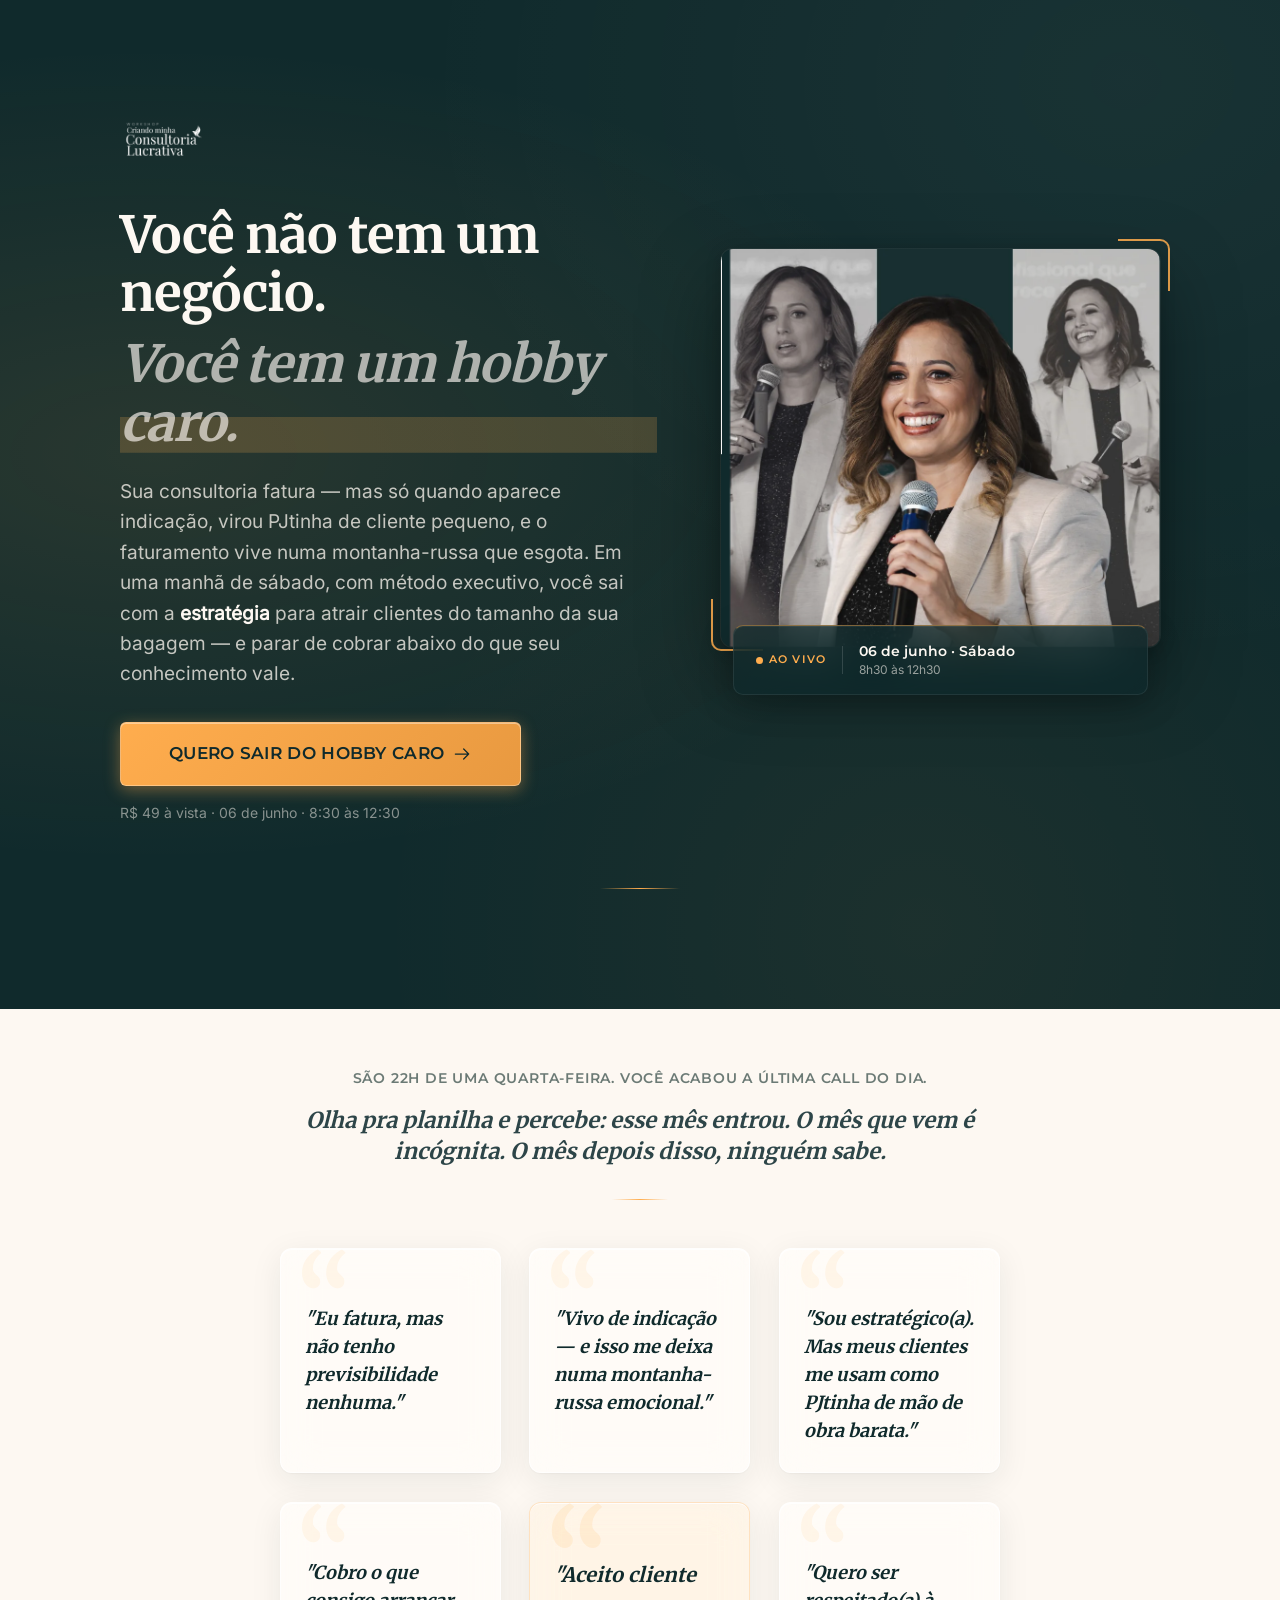
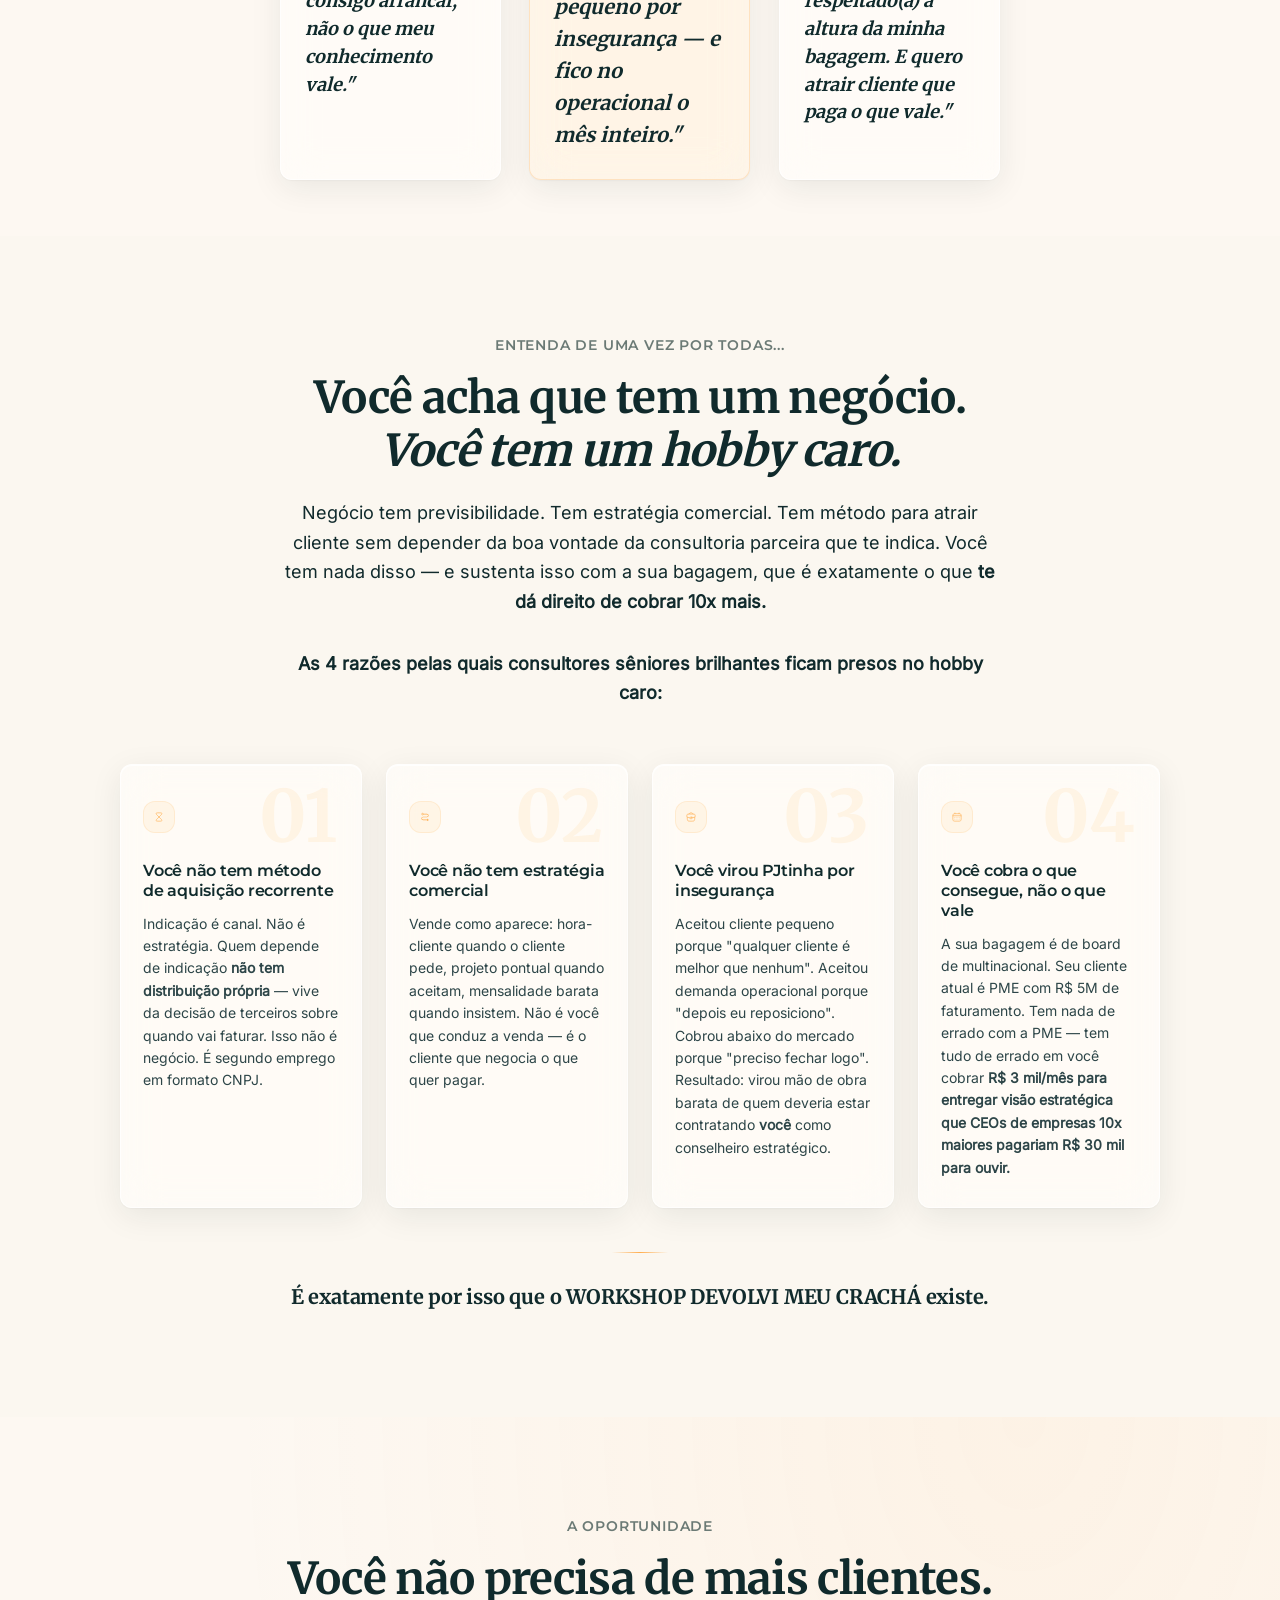
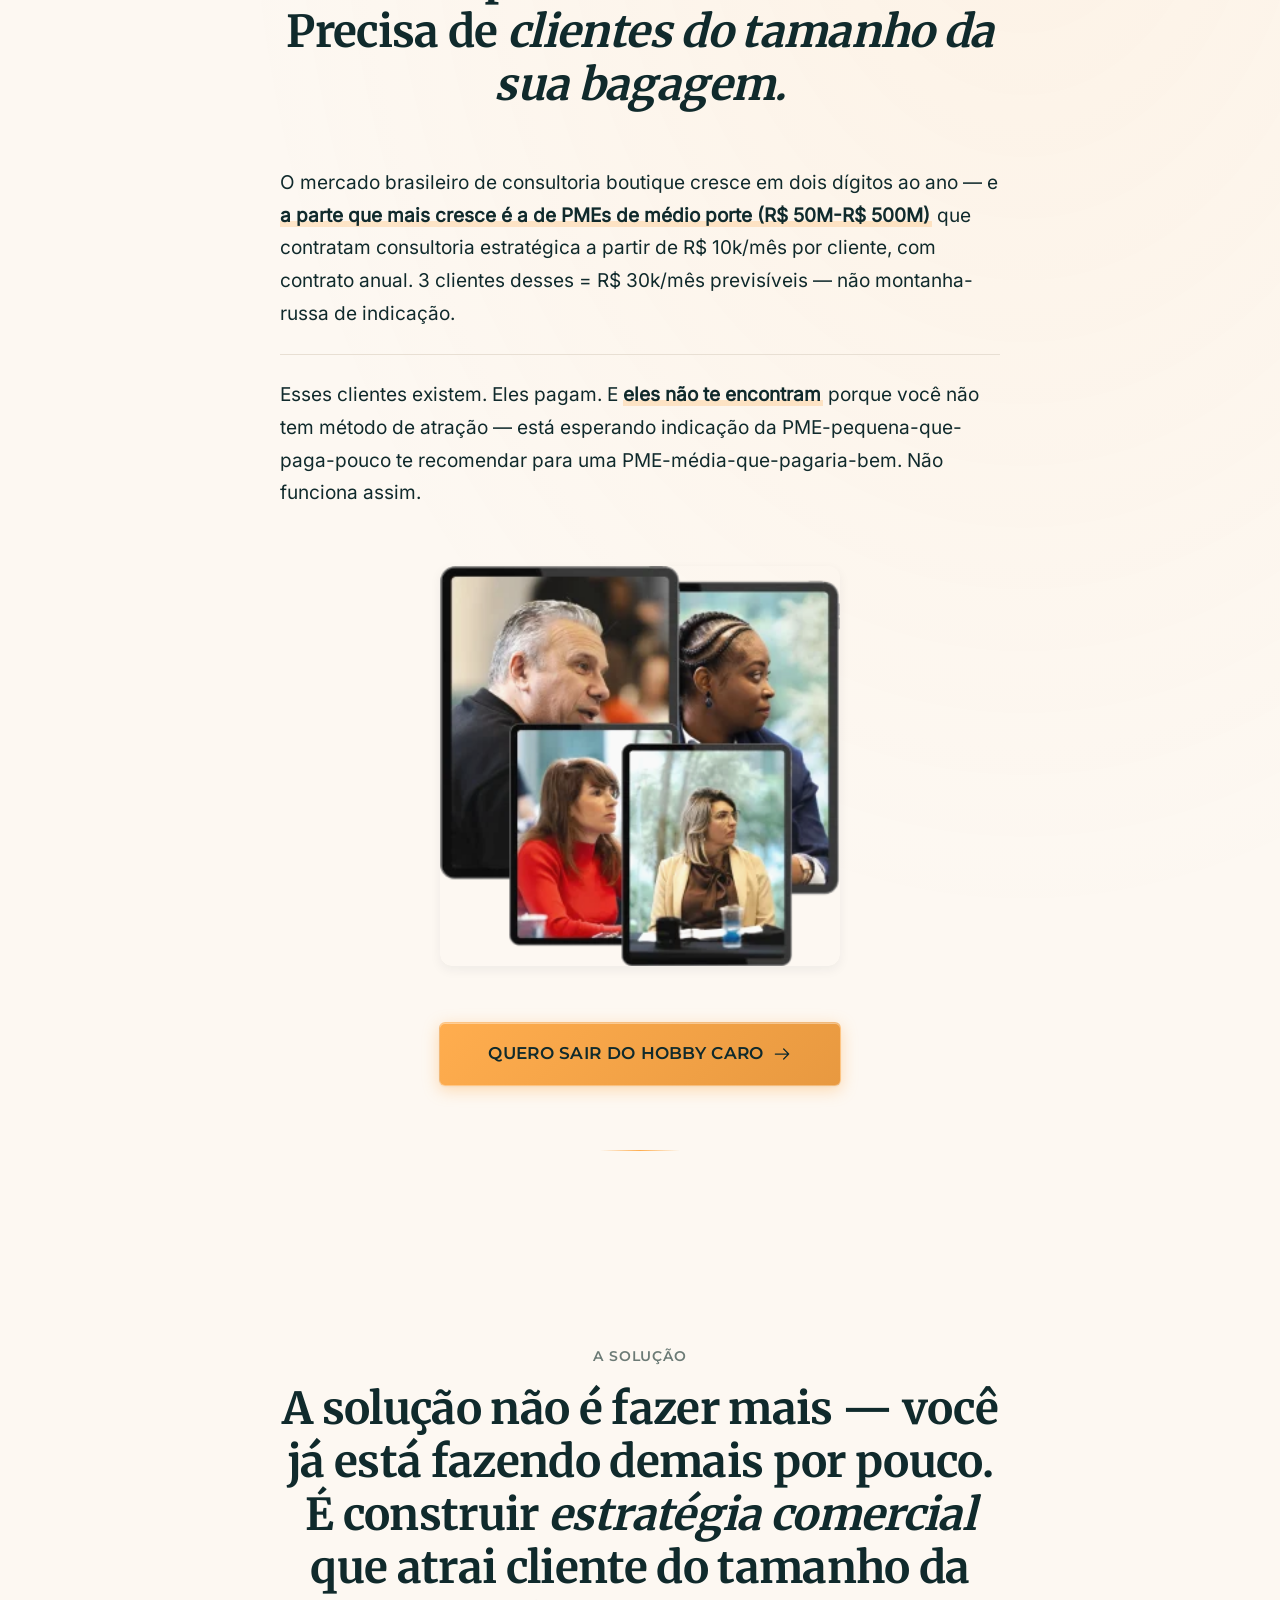
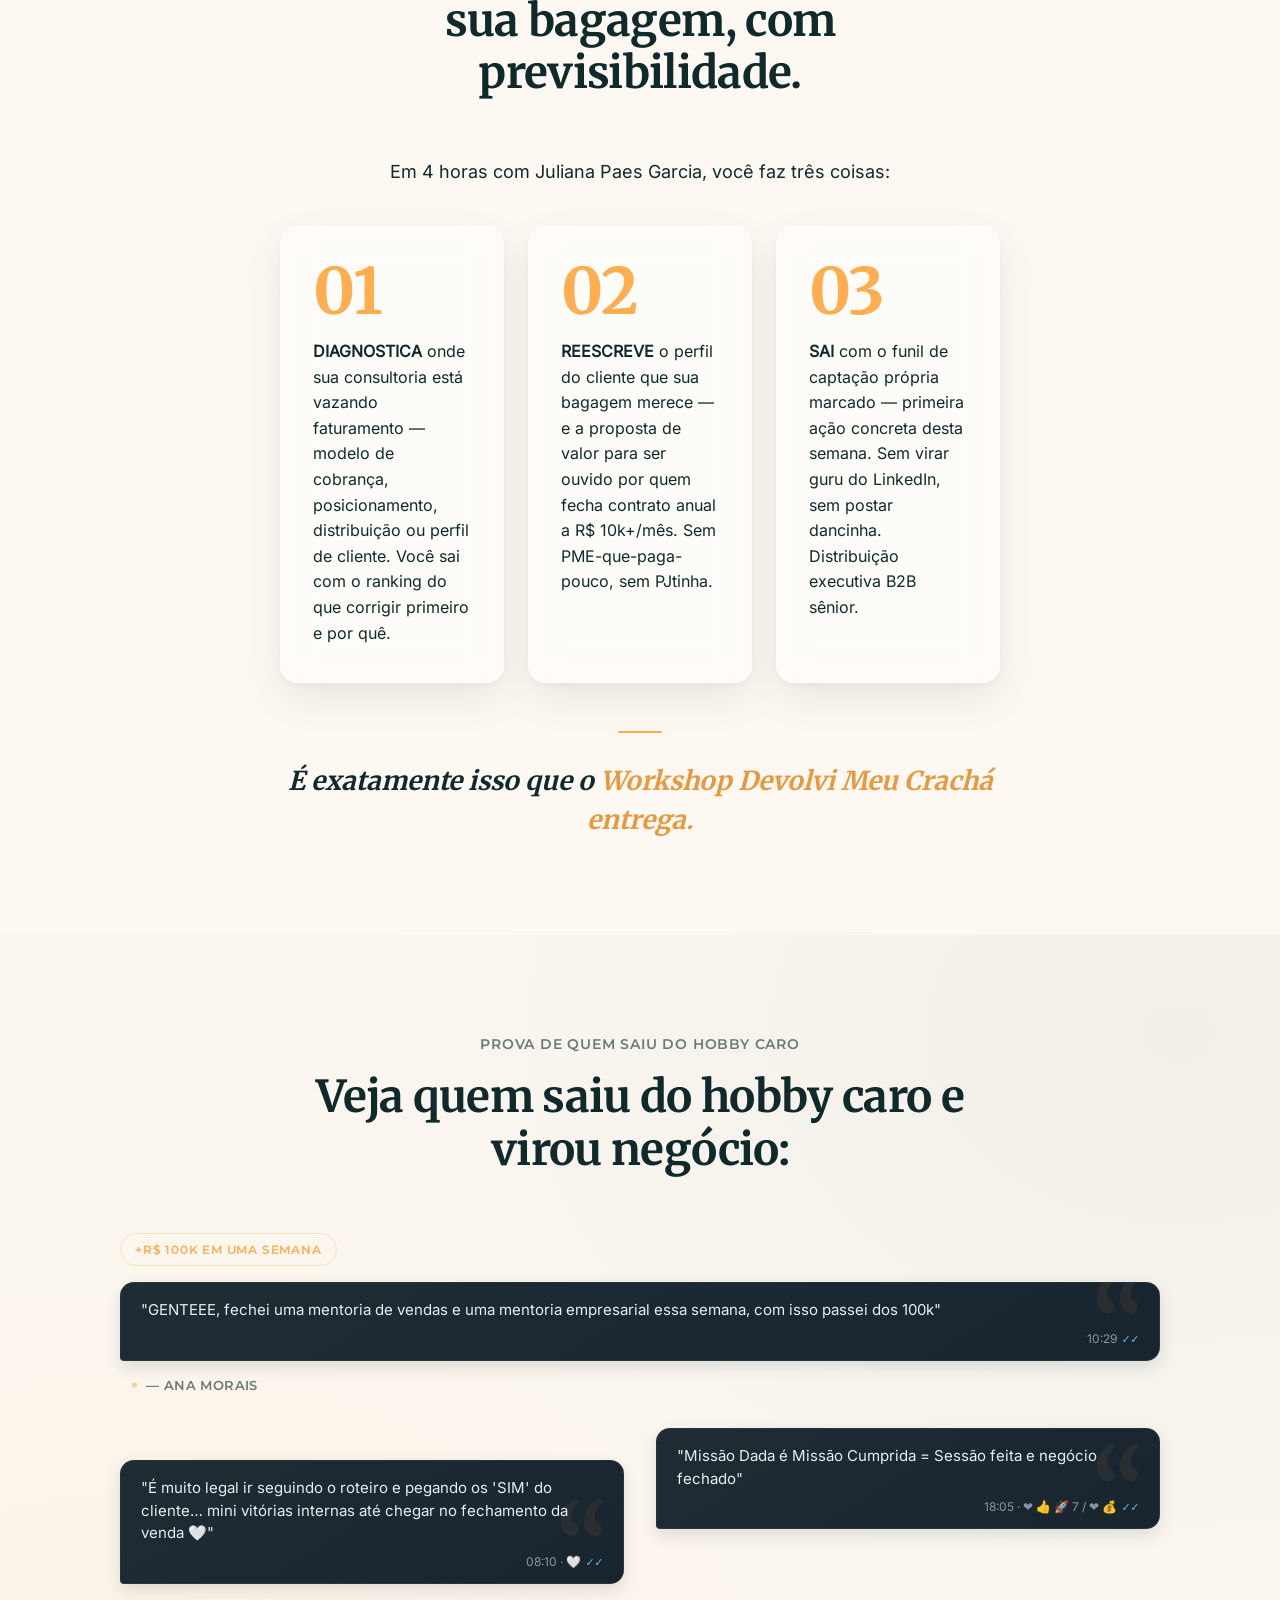
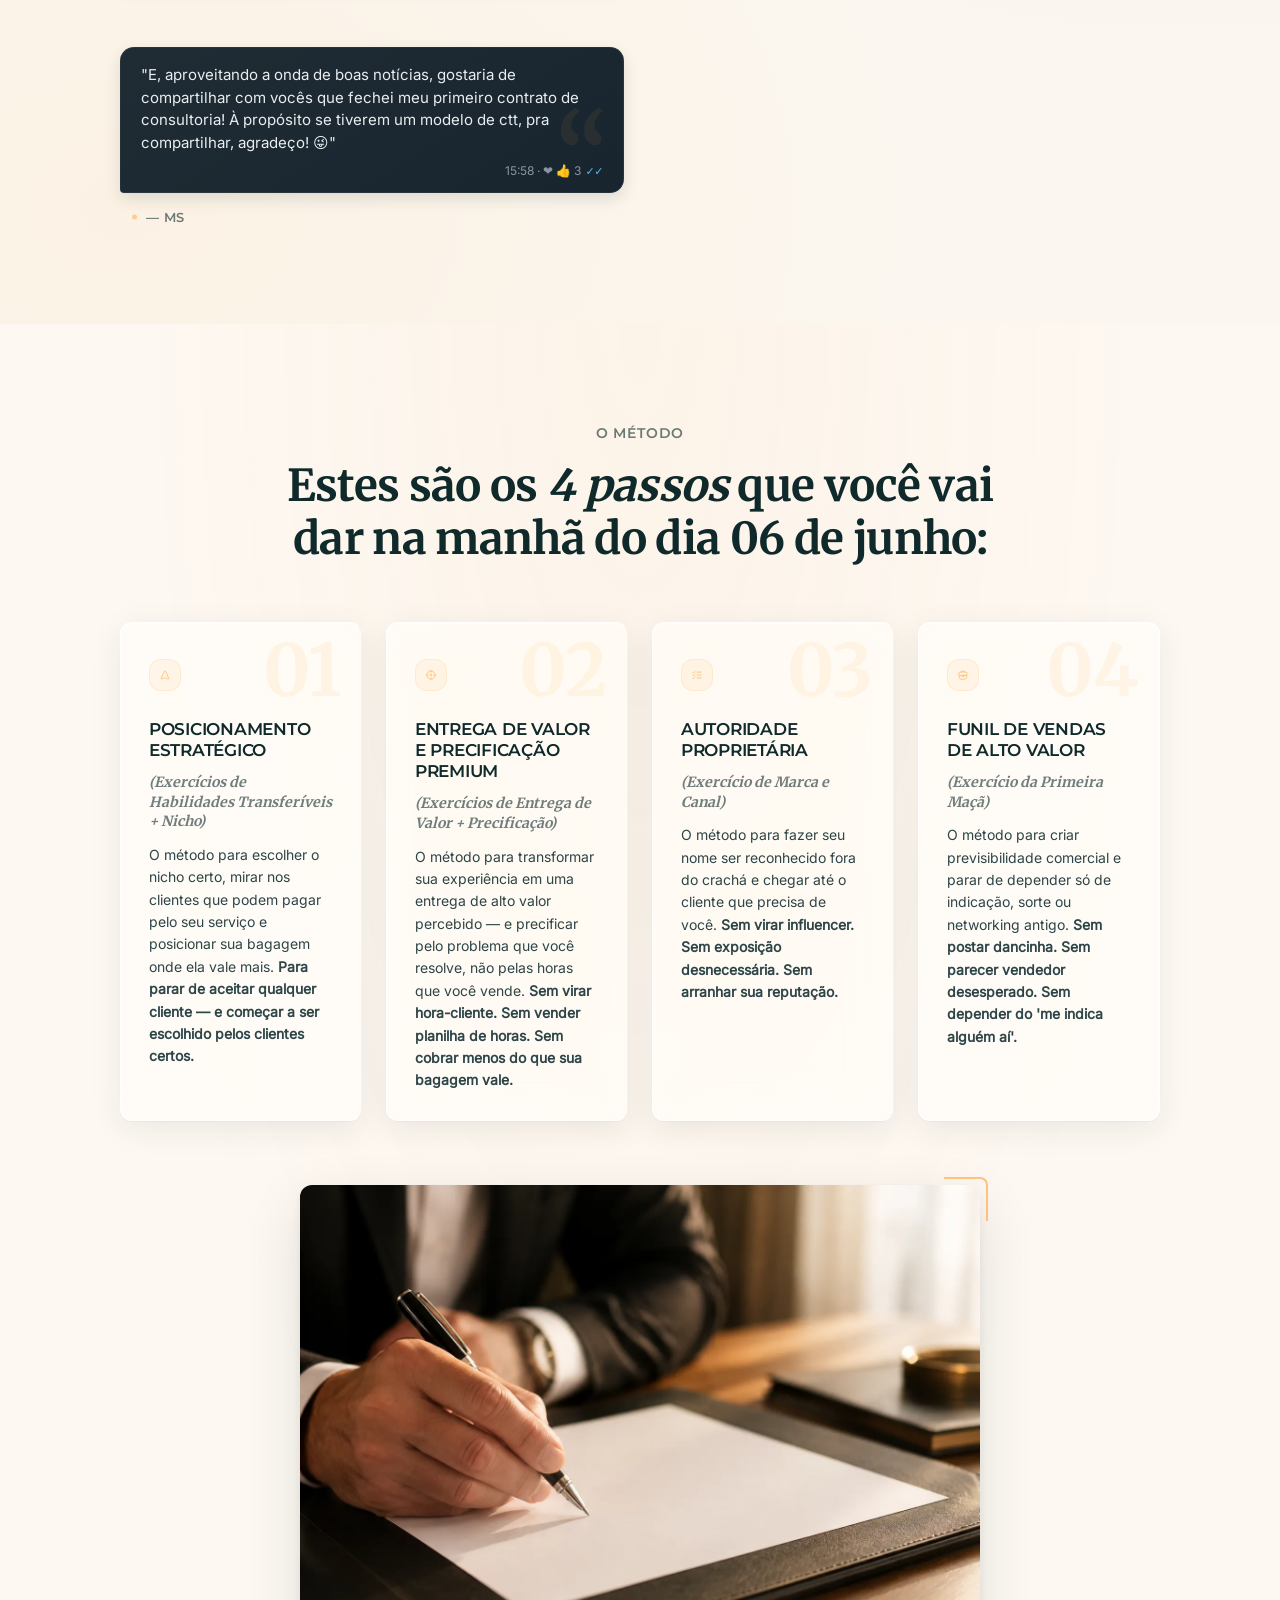
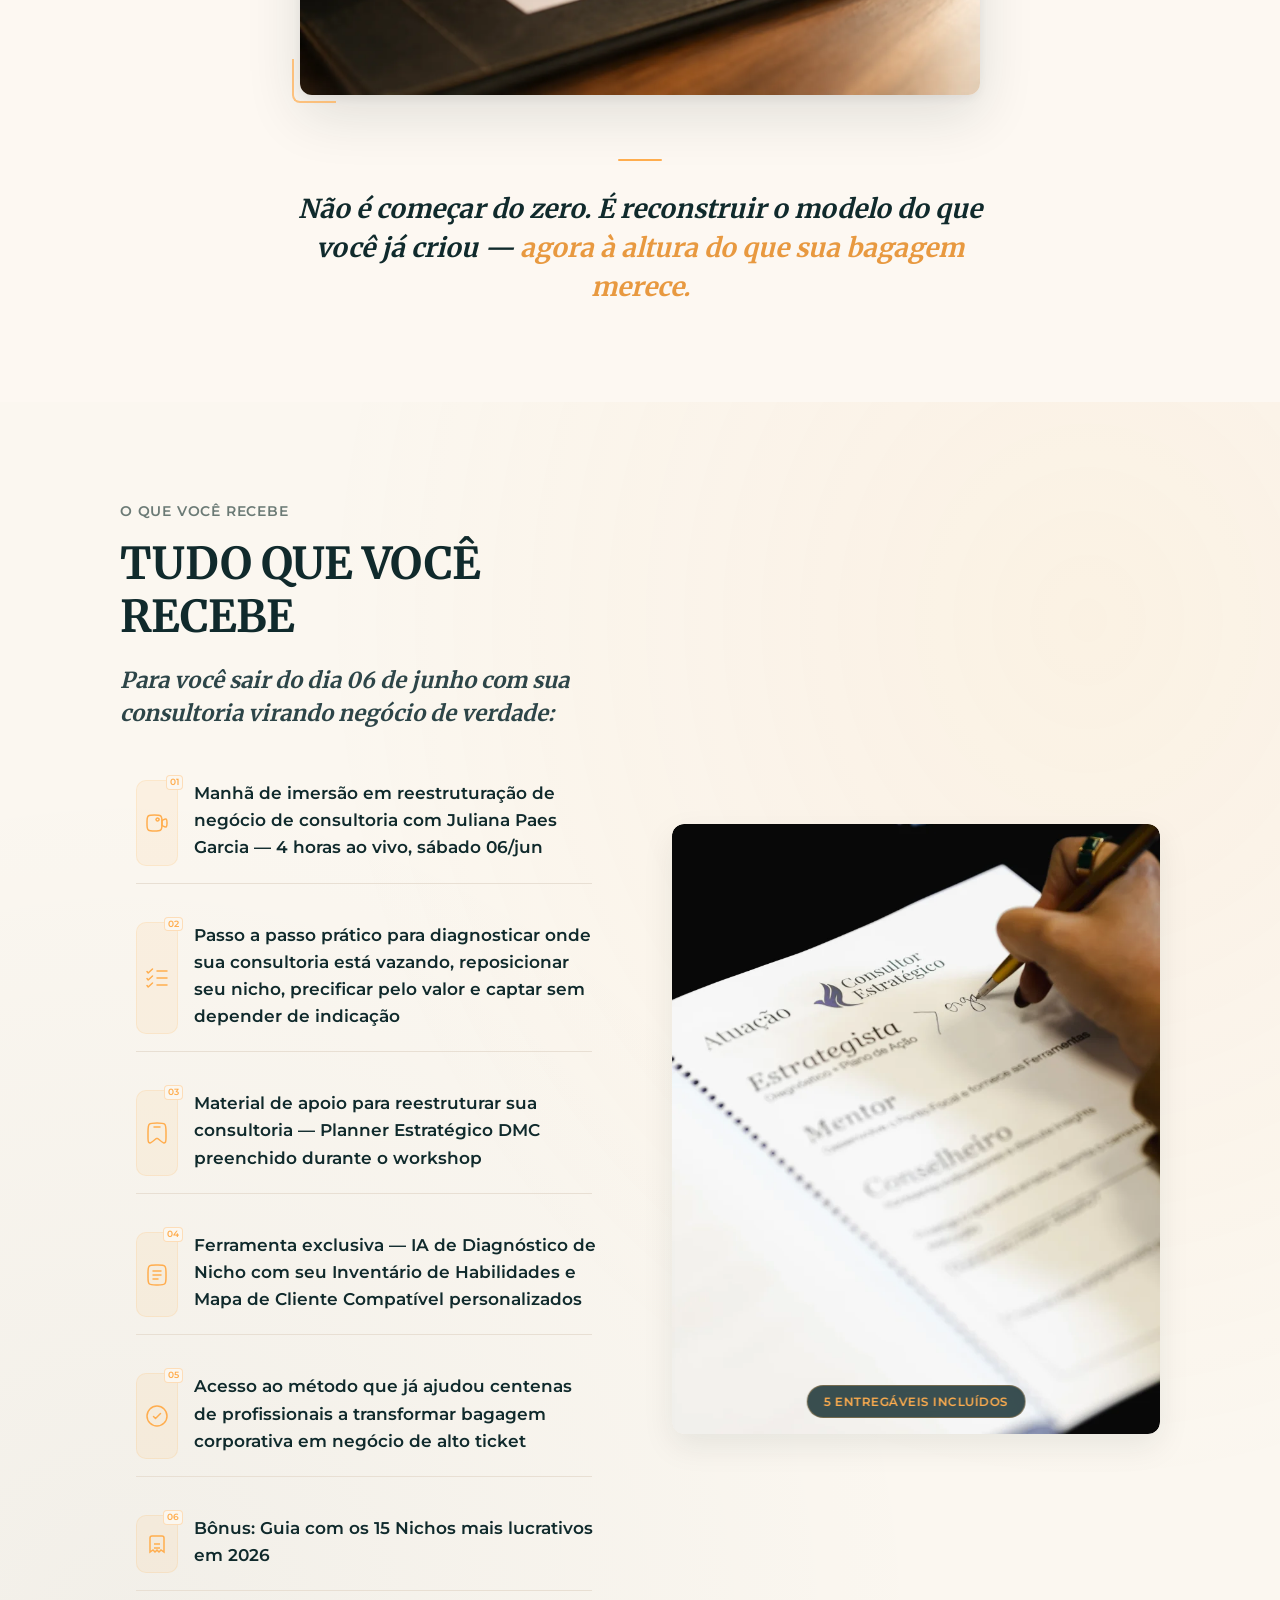
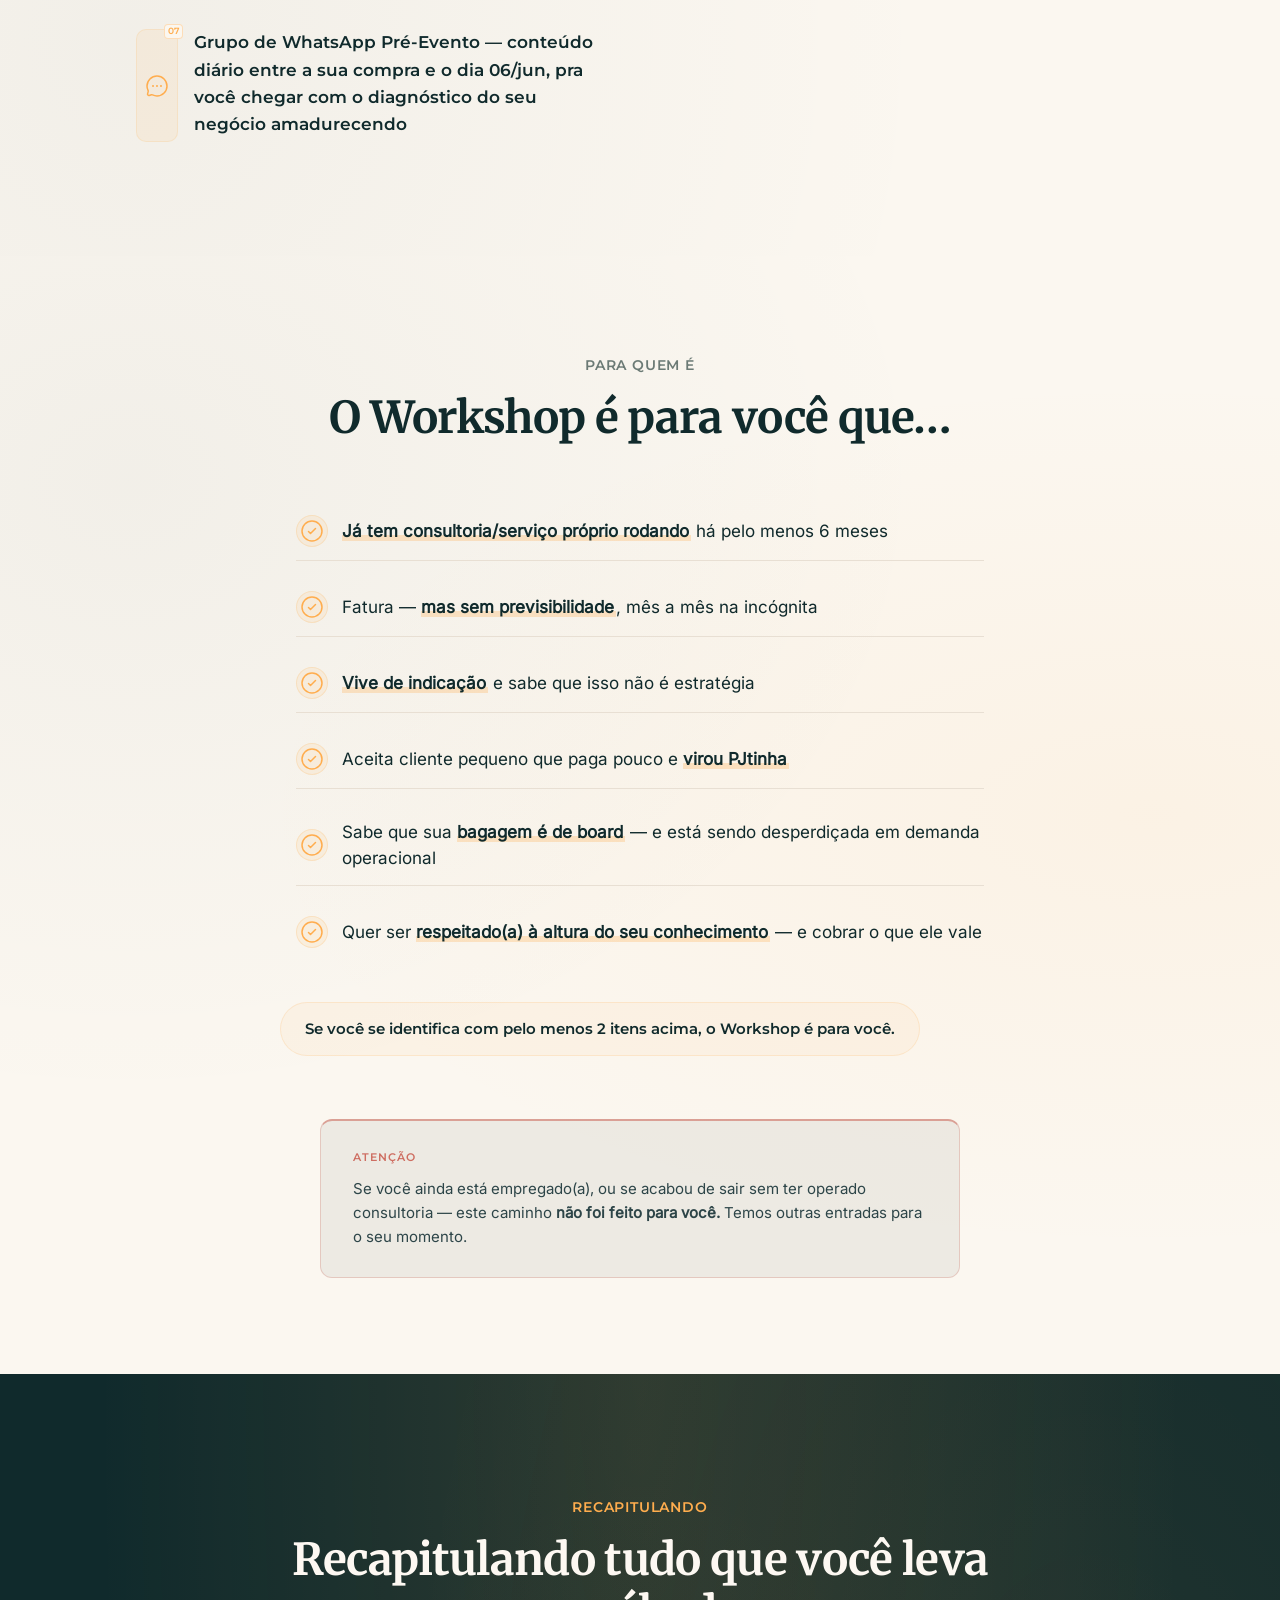
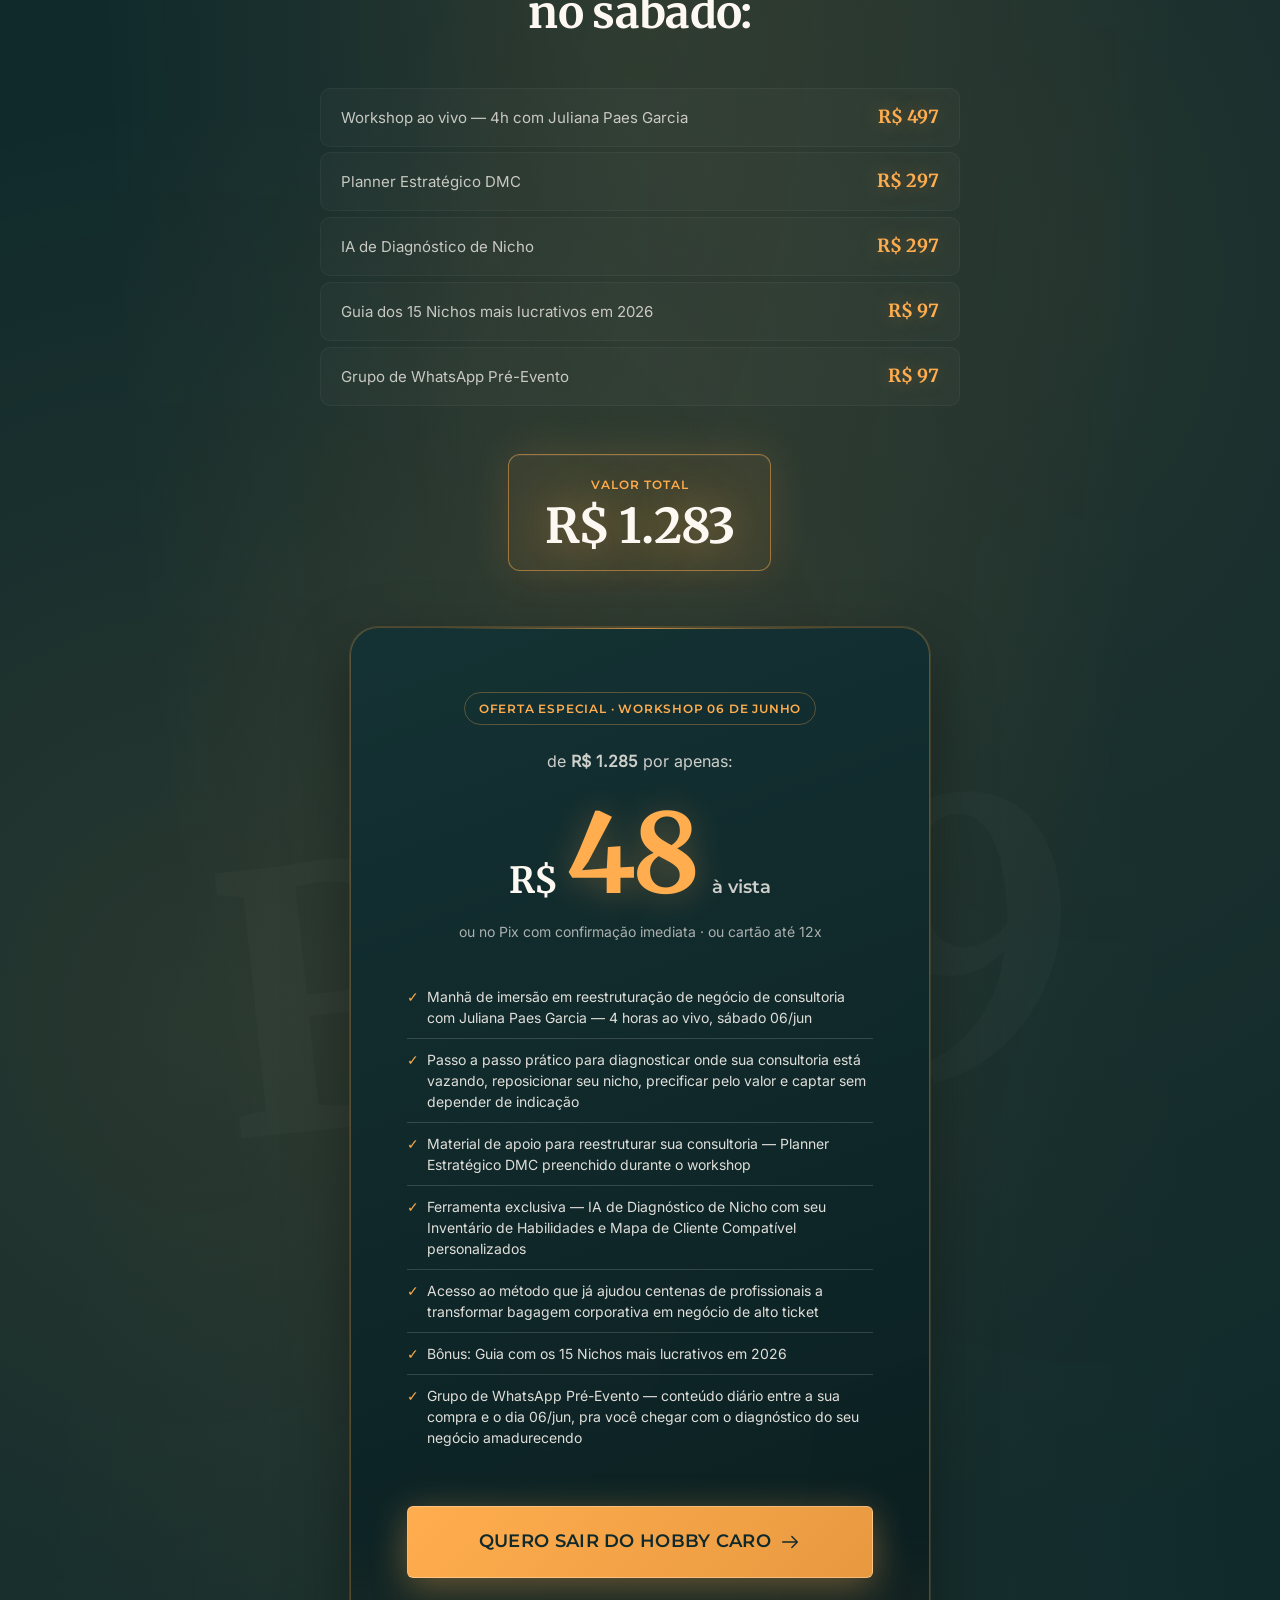
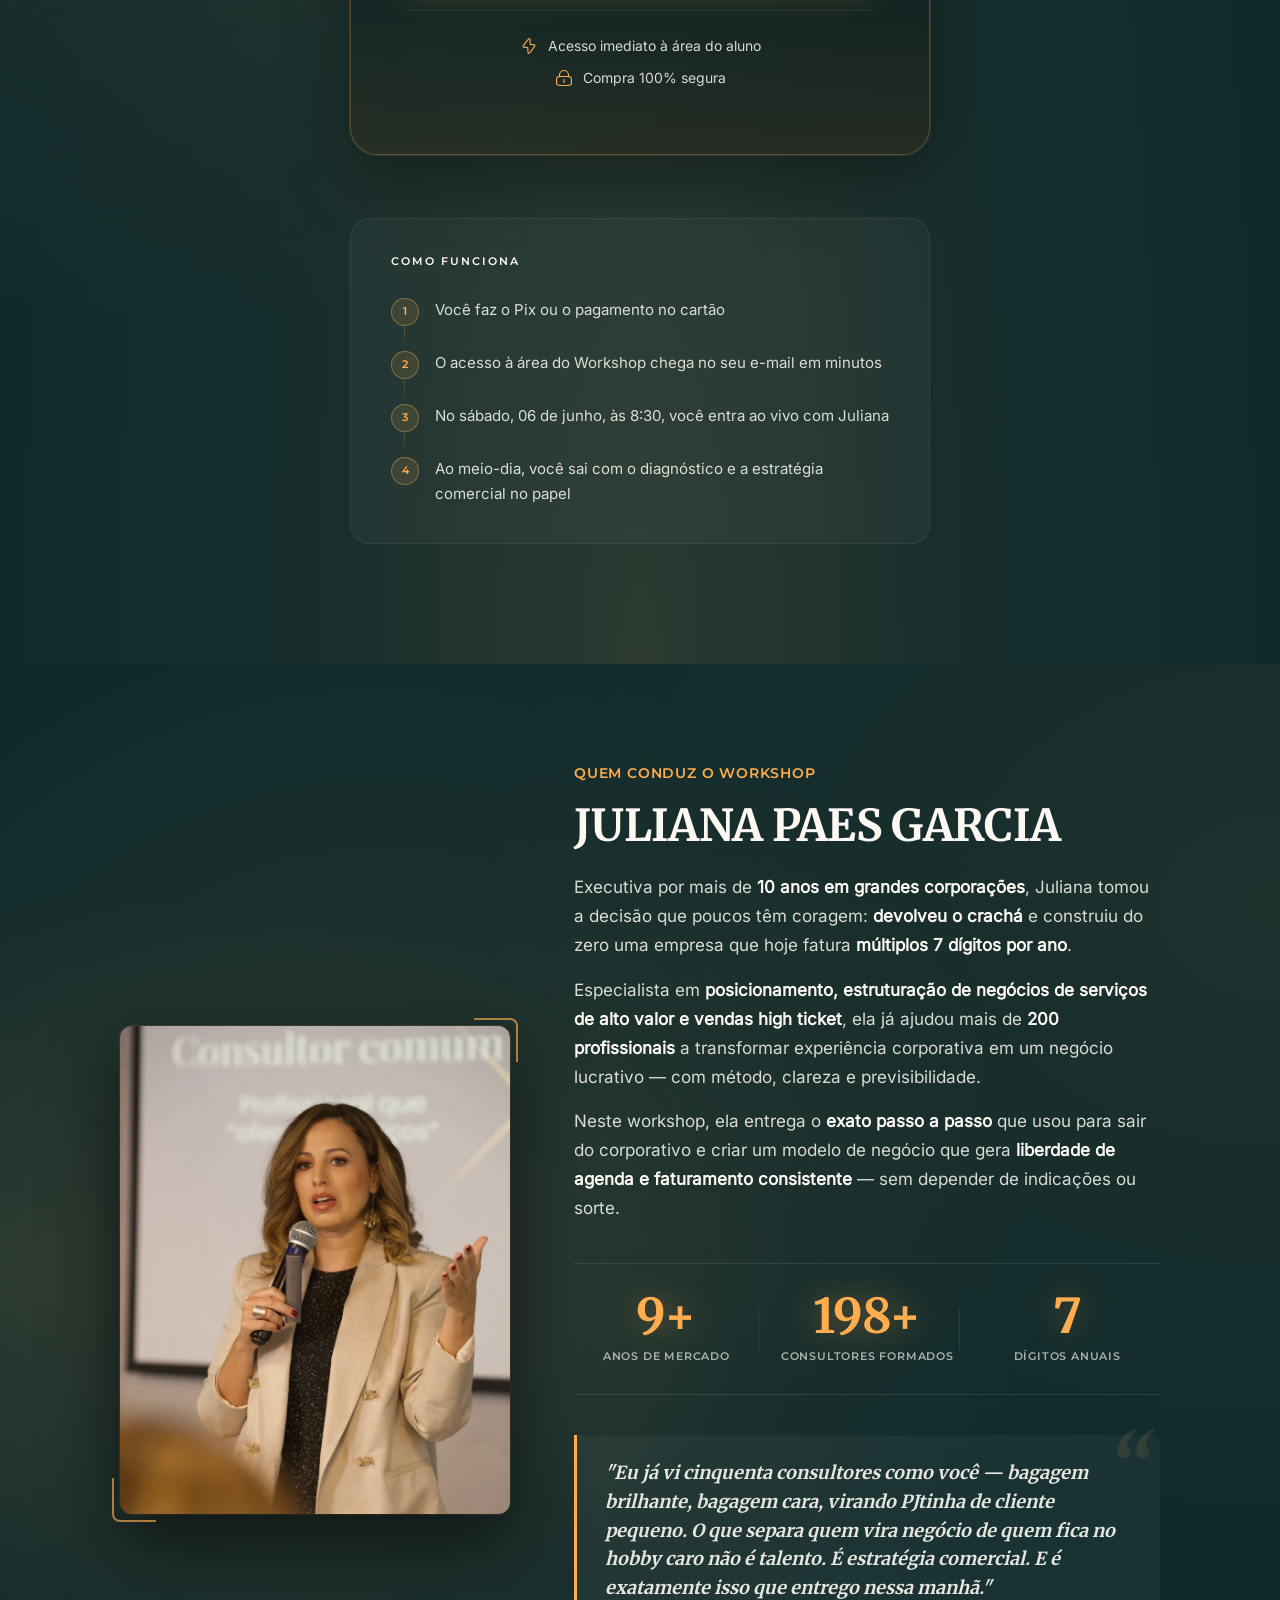
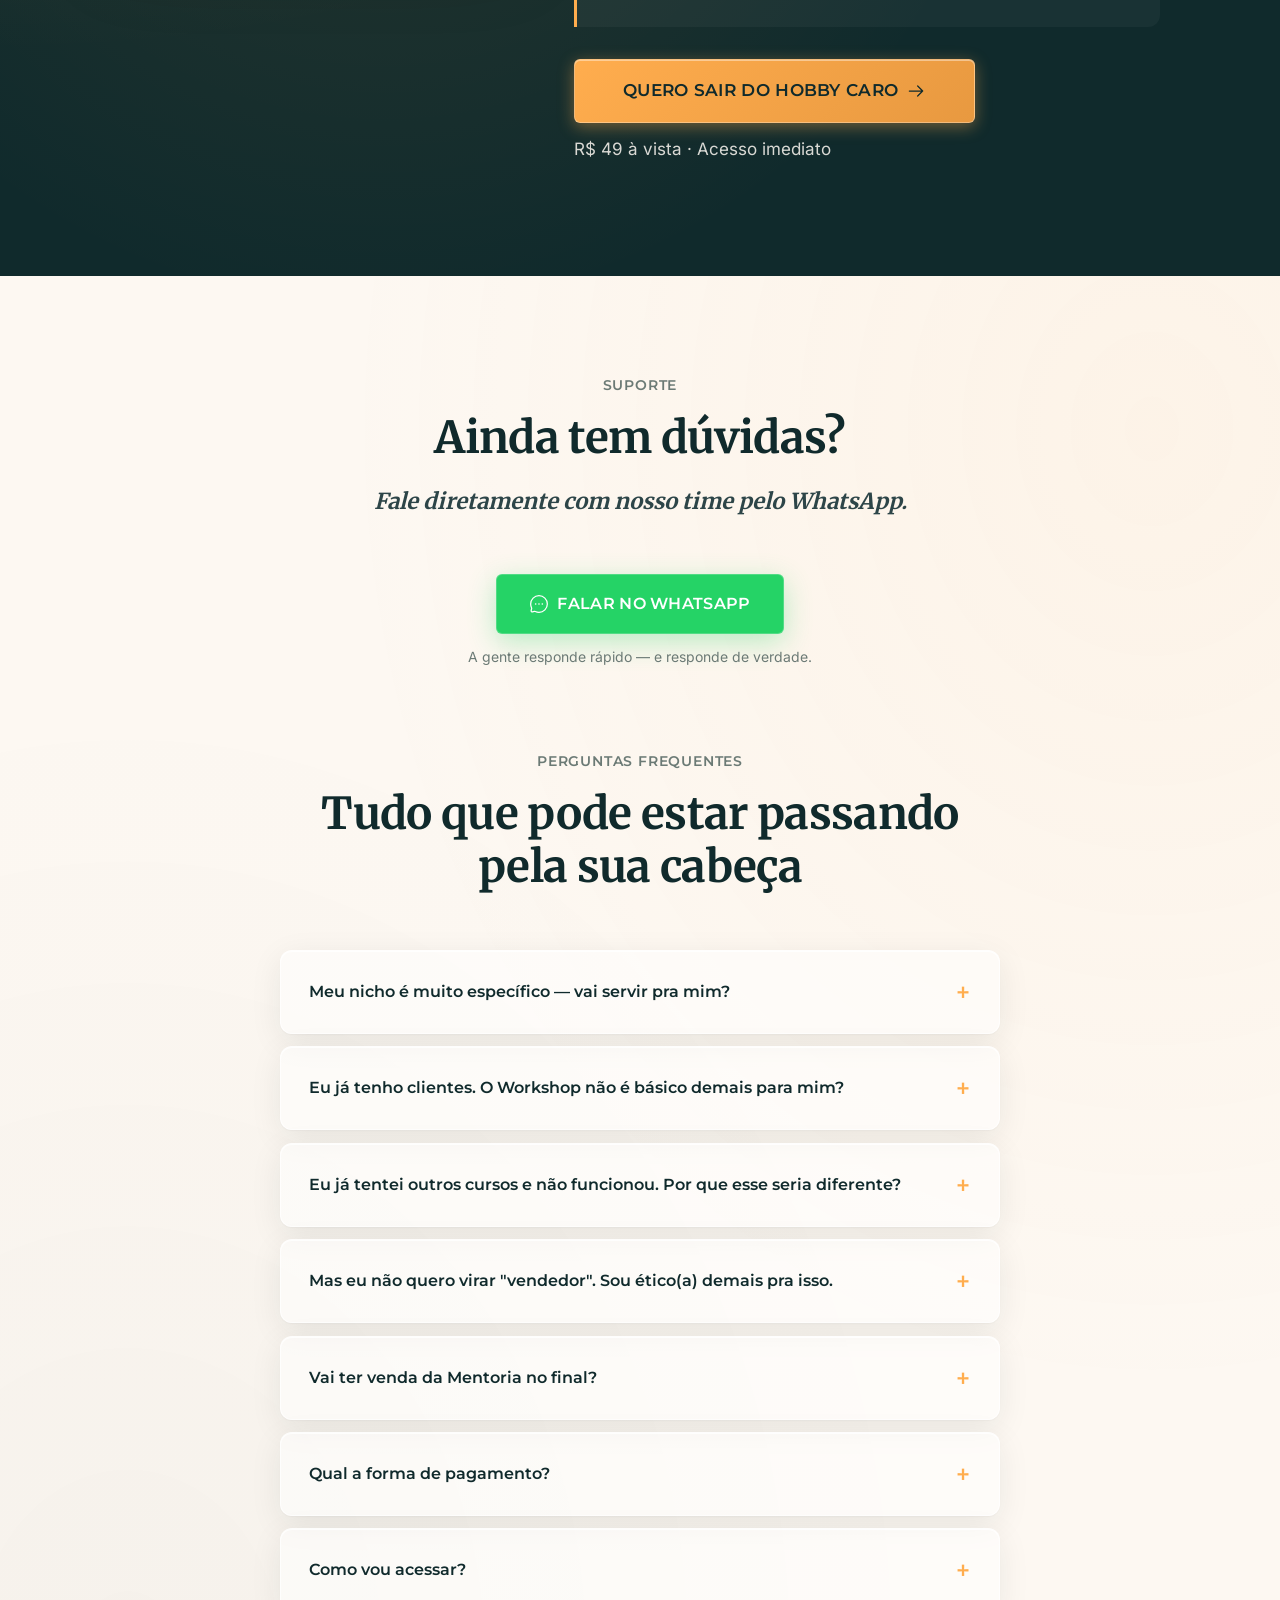
==== commit 432d140c: "refine: LP3 — 5 grupos de correções de copy e estrutura - Hero: remove "comercial" de "estratégia co" ====
--- a/index.html
+++ b/index.html
@@ -124,8 +124,8 @@
   </style>
 
   <!-- Styles: async load eliminates render-blocking (saves ~2,900 ms on mobile) -->
-  <link rel="preload" href="css/styles.min.css?v=1" as="style" onload="this.onload=null;this.rel='stylesheet'">
-  <noscript><link rel="stylesheet" href="css/styles.min.css?v=1"></noscript>
+  <link rel="preload" href="css/styles.min.css?v=20260520" as="style" onload="this.onload=null;this.rel='stylesheet'">
+  <noscript><link rel="stylesheet" href="css/styles.min.css?v=20260520"></noscript>
 
   <style>
     /* --- Solution cards glassmorphism --- */
@@ -165,7 +165,7 @@
             <span class="hero__title-emphasis"><em>Você tem um hobby caro.</em></span>
           </h1>
           <p class="hero__subtitle">
-            Sua consultoria fatura — mas só quando aparece indicação, virou PJtinha de cliente pequeno, e o faturamento vive numa montanha-russa que esgota. Em uma manhã de sábado, com método executivo, você sai com a <strong>estratégia comercial</strong> para atrair clientes do tamanho da sua bagagem — e parar de cobrar abaixo do que seu conhecimento vale.
+            Sua consultoria fatura — mas só quando aparece indicação, virou PJtinha de cliente pequeno, e o faturamento vive numa montanha-russa que esgota. Em uma manhã de sábado, com método executivo, você sai com a <strong>estratégia</strong> para atrair clientes do tamanho da sua bagagem — e parar de cobrar abaixo do que seu conhecimento vale.
           </p>
           <div class="hero__cta-row">
             <a href="#oferta" class="cta-primary">
@@ -434,33 +434,33 @@
           <article class="card step-card fade-in">
             <span class="step-card__number">01</span>
             <svg class="step-card__icon" xmlns="http://www.w3.org/2000/svg" width="32" height="32" viewBox="0 0 24 24" aria-hidden="true"><path fill="none" stroke="currentColor" stroke-width="1.5" d="m3.165 19.503l7.362-16.51c.59-1.324 2.355-1.324 2.946 0l7.362 16.51c.667 1.495-.814 3.047-2.202 2.306l-5.904-3.152c-.459-.245-1-.245-1.458 0l-5.904 3.152c-1.388.74-2.87-.81-2.202-2.306Z"/></svg>
-            <h3 class="step-card__title">DIAGNÓSTICO DO HOBBY CARO</h3>
-            <em class="step-card__subtitle">(Diagnóstico ao vivo dos 4 erros da Síndrome do PJtinha)</em>
-            <p>Onde sua consultoria está vazando faturamento? Vender horas, posicionamento fraco, nicho errado, operar sem método? Você sai do sábado com o ranking do que vazar primeiro — e por quê.</p>
+            <h3 class="step-card__title">POSICIONAMENTO ESTRATÉGICO</h3>
+            <em class="step-card__subtitle">(Exercícios de Habilidades Transferíveis + Nicho)</em>
+            <p>O método para escolher o nicho certo, mirar nos clientes que podem pagar pelo seu serviço e posicionar sua bagagem onde ela vale mais. <strong>Para parar de aceitar qualquer cliente — e começar a ser escolhido pelos clientes certos.</strong></p>
           </article>
 
           <article class="card step-card fade-in">
             <span class="step-card__number">02</span>
             <svg class="step-card__icon" xmlns="http://www.w3.org/2000/svg" width="32" height="32" viewBox="0 0 24 24" aria-hidden="true"><g fill="none" stroke="currentColor" stroke-width="1.5"><path d="M22 12c0 5.523-4.477 10-10 10S2 17.523 2 12S6.477 2 12 2s10 4.477 10 10Z"/><path stroke-linecap="round" d="M2 12h3m14 0h3M12 22v-3m0-14V2"/><path stroke-linecap="round" stroke-linejoin="round" d="M10 12h4m-2 2v-4"/></g></svg>
-            <h3 class="step-card__title">UPGRADE DE PERFIL DE CLIENTE</h3>
-            <em class="step-card__subtitle">(Exercício de Reescolha de Nicho)</em>
-            <p>O método pra sair da PME-que-paga-pouco e mirar PME-média compatível com sua bagagem. Reescreve sua proposta pra ser ouvido por quem fecha contrato anual a R$ 10k+/mês.</p>
+            <h3 class="step-card__title">ENTREGA DE VALOR E PRECIFICAÇÃO PREMIUM</h3>
+            <em class="step-card__subtitle">(Exercícios de Entrega de Valor + Precificação)</em>
+            <p>O método para transformar sua experiência em uma entrega de alto valor percebido — e precificar pelo problema que você resolve, não pelas horas que você vende. <strong>Sem virar hora-cliente. Sem vender planilha de horas. Sem cobrar menos do que sua bagagem vale.</strong></p>
           </article>
 
           <article class="card step-card fade-in">
             <span class="step-card__number">03</span>
             <svg class="step-card__icon" xmlns="http://www.w3.org/2000/svg" width="32" height="32" viewBox="0 0 24 24" aria-hidden="true"><g fill="none" stroke="currentColor" stroke-linecap="round" stroke-width="1.5"><path stroke-linejoin="round" d="M2 5.5L3.214 7L7.5 3M2 12.5L3.214 14L7.5 10M2 19.5L3.214 21L7.5 17"/><path d="M22 19H12m10-7H12m10-7H12"/></g></svg>
-            <h3 class="step-card__title">PRECIFICAÇÃO POR VALOR ENTREGUE</h3>
-            <em class="step-card__subtitle">(Exercício de Precificação por Valor)</em>
-            <p>Como sair de "cobrar o que dá pra arrancar" e cobrar R$ 60k+ por projeto ou R$ 10k/mês com contrato anual. O cliente paga pelo problema que você resolve, não pela hora que você ficou na sala.</p>
+            <h3 class="step-card__title">AUTORIDADE PROPRIETÁRIA</h3>
+            <em class="step-card__subtitle">(Exercício de Marca e Canal)</em>
+            <p>O método para fazer seu nome ser reconhecido fora do crachá e chegar até o cliente que precisa de você. <strong>Sem virar influencer. Sem exposição desnecessária. Sem arranhar sua reputação.</strong></p>
           </article>
 
           <article class="card step-card fade-in">
             <span class="step-card__number">04</span>
             <svg class="step-card__icon" xmlns="http://www.w3.org/2000/svg" width="32" height="32" viewBox="0 0 24 24" aria-hidden="true"><g fill="none" stroke="currentColor" stroke-width="1.5"><path d="M3 12c0 3.771 0 7.657 1.318 8.828C5.636 22 7.758 22 12 22s6.364 0 7.682-1.172S21 15.771 21 12"/><path d="m14.66 14.202l6.008-1.802c.595-.179.893-.268 1.082-.482a1 1 0 0 0 .1-.134c.15-.243.15-.553.15-1.175c0-2.45 0-3.675-.673-4.502a3 3 0 0 0-.434-.434C20.066 5 18.841 5 16.391 5H7.61c-2.45 0-3.675 0-4.502.673q-.24.195-.434.434C2 6.934 2 8.159 2 10.609c0 .622 0 .932.15 1.175q.045.07.1.134c.19.214.487.303 1.082.482l6.008 1.802M6.5 5c.823-.02 1.66-.545 1.94-1.32l.035-.103L8.5 3.5c.042-.127.064-.19.086-.246a2 2 0 0 1 1.735-1.25C10.38 2 10.448 2 10.58 2h2.838c.133 0 .2 0 .26.004a2 2 0 0 1 1.735 1.25c.023.056.044.12.086.246l.026.077c.018.053.026.08.035.103c.28.775 1.116 1.3 1.939 1.32"/><path stroke-linecap="round" d="M14 12.5h-4a.5.5 0 0 0-.5.5v2.162a.5.5 0 0 0 .314.464l.7.28a4 4 0 0 0 2.972 0l.7-.28a.5.5 0 0 0 .314-.464V13a.5.5 0 0 0-.5-.5Z"/></g></svg>
-            <h3 class="step-card__title">FUNIL DE MAÇÃS BAIXAS</h3>
+            <h3 class="step-card__title">FUNIL DE VENDAS DE ALTO VALOR</h3>
             <em class="step-card__subtitle">(Exercício da Primeira Maçã)</em>
-            <p>O método de captação própria que substitui indicação — sem virar guru do LinkedIn, sem postar dancinha. Distribuição executiva B2B sênior. Primeira ação concreta marcada pra esta semana.</p>
+            <p>O método para criar previsibilidade comercial e parar de depender só de indicação, sorte ou networking antigo. <strong>Sem postar dancinha. Sem parecer vendedor desesperado. Sem depender do 'me indica alguém aí'.</strong></p>
           </article>
         </div>
 
@@ -493,8 +493,7 @@
                   <svg xmlns="http://www.w3.org/2000/svg" width="24" height="24" viewBox="0 0 24 24" aria-hidden="true"><g fill="none" stroke="currentColor" stroke-width="1.5"><path d="m17 9.5l.658-.329c1.946-.973 2.92-1.46 3.63-1.02c.712.44.712 1.528.712 3.703v.292c0 2.176 0 3.263-.711 3.703c-.712.44-1.685-.047-3.63-1.02L17 14.5zm-3.44-2.06a1.5 1.5 0 1 1-2.121 2.12a1.5 1.5 0 0 1 2.122-2.12Z"/><path d="M2 11.5c0-3.287 0-4.931.908-6.038a4 4 0 0 1 .554-.554C4.57 4 6.212 4 9.5 4c3.287 0 4.931 0 6.038.908a4 4 0 0 1 .554.554C17 6.57 17 8.212 17 11.5v1c0 3.287 0 4.931-.908 6.038a4 4 0 0 1-.554.554C14.43 20 12.788 20 9.5 20c-3.287 0-4.931 0-6.038-.908a4 4 0 0 1-.554-.554C2 17.43 2 15.788 2 12.5z"/></g></svg>
                 </span>
                 <div>
-                  <strong>Manhã de imersão em reestruturação de negócio de consultoria com Juliana Paes Garcia</strong>
-                  <p>4 horas ao vivo, sábado 06/jun, com a virada do hobby caro pro negócio estruturado no papel.</p>
+                  <strong>Manhã de imersão em reestruturação de negócio de consultoria com Juliana Paes Garcia — 4 horas ao vivo, sábado 06/jun</strong>
                 </div>
               </li>
               <li>
@@ -502,8 +501,7 @@
                   <svg xmlns="http://www.w3.org/2000/svg" width="24" height="24" viewBox="0 0 24 24" aria-hidden="true"><g fill="none" stroke="currentColor" stroke-linecap="round" stroke-width="1.5"><path stroke-linejoin="round" d="M2 5.5L3.214 7L7.5 3M2 12.5L3.214 14L7.5 10M2 19.5L3.214 21L7.5 17"/><path d="M22 19H12m10-7H12m10-7H12"/></g></svg>
                 </span>
                 <div>
-                  <strong>Passo a passo prático</strong>
-                  <p>Para diagnosticar onde sua consultoria vaza, fazer upgrade de cliente, precificar por valor e captar sem indicação.</p>
+                  <strong>Passo a passo prático para diagnosticar onde sua consultoria está vazando, reposicionar seu nicho, precificar pelo valor e captar sem depender de indicação</strong>
                 </div>
               </li>
               <li>
@@ -511,8 +509,7 @@
                   <svg xmlns="http://www.w3.org/2000/svg" width="24" height="24" viewBox="0 0 24 24" aria-hidden="true"><g fill="none" stroke="currentColor" stroke-width="1.5"><path d="M21 16.09v-4.992c0-4.29 0-6.433-1.318-7.766C18.364 2 16.242 2 12 2S5.636 2 4.318 3.332S3 6.81 3 11.098v4.993c0 3.096 0 4.645.734 5.321c.35.323.792.526 1.263.58c.987.113 2.14-.907 4.445-2.946c1.02-.901 1.529-1.352 2.118-1.47c.29-.06.59-.06.88 0c.59.118 1.099.569 2.118 1.47c2.305 2.039 3.458 3.059 4.445 2.945c.47-.053.913-.256 1.263-.579c.734-.676.734-2.224.734-5.321Z"/><path stroke-linecap="round" d="M15 6H9"/></g></svg>
                 </span>
                 <div>
-                  <strong>Material de apoio — Planner Estratégico DMC</strong>
-                  <p>Preenchido durante o workshop para reestruturar sua consultoria.</p>
+                  <strong>Material de apoio para reestruturar sua consultoria — Planner Estratégico DMC preenchido durante o workshop</strong>
                 </div>
               </li>
               <li>
@@ -520,8 +517,7 @@
                   <svg xmlns="http://www.w3.org/2000/svg" width="24" height="24" viewBox="0 0 24 24" aria-hidden="true"><g fill="none" stroke="currentColor" stroke-width="1.5"><path d="M3 10c0-3.771 0-5.657 1.172-6.828S7.229 2 11 2h2c3.771 0 5.657 0 6.828 1.172S21 6.229 21 10v4c0 3.771 0 5.657-1.172 6.828S16.771 22 13 22h-2c-3.771 0-5.657 0-6.828-1.172S3 17.771 3 14z"/><path stroke-linecap="round" d="M8 12h8M8 8h8m-8 8h5"/></g></svg>
                 </span>
                 <div>
-                  <strong>Ferramenta exclusiva — IA de Diagnóstico de Nicho</strong>
-                  <p>Com o Mapa de Upgrade do seu Cliente e o Inventário das suas Habilidades Transferíveis.</p>
+                  <strong>Ferramenta exclusiva — IA de Diagnóstico de Nicho com seu Inventário de Habilidades e Mapa de Cliente Compatível personalizados</strong>
                 </div>
               </li>
               <li>
@@ -529,8 +525,7 @@
                   <svg xmlns="http://www.w3.org/2000/svg" width="24" height="24" viewBox="0 0 24 24" aria-hidden="true"><g fill="none" stroke="currentColor" stroke-width="1.5"><circle cx="12" cy="12" r="10"/><path stroke-linecap="round" stroke-linejoin="round" d="m8.5 12.5l2 2l5-5"/></g></svg>
                 </span>
                 <div>
-                  <strong>Acesso ao método</strong>
-                  <p>Que já ajudou centenas de profissionais a transformar bagagem corporativa em negócio de alto ticket.</p>
+                  <strong>Acesso ao método que já ajudou centenas de profissionais a transformar bagagem corporativa em negócio de alto ticket</strong>
                 </div>
               </li>
               <li>
@@ -546,8 +541,7 @@
                   <svg xmlns="http://www.w3.org/2000/svg" width="24" height="24" viewBox="0 0 24 24" aria-hidden="true"><g fill="none" stroke="currentColor"><path stroke-linecap="round" stroke-linejoin="round" stroke-width="2" d="M8 12h.009m3.982 0H12m3.991 0H16"/><path stroke-width="1.5" d="M12 22c5.523 0 10-4.477 10-10S17.523 2 12 2S2 6.477 2 12c0 1.6.376 3.112 1.043 4.453c.178.356.237.763.134 1.148l-.595 2.226a1.3 1.3 0 0 0 1.591 1.592l2.226-.596a1.63 1.63 0 0 1 1.149.133A9.96 9.96 0 0 0 12 22Z"/></g></svg>
                 </span>
                 <div>
-                  <strong>Grupo de WhatsApp Pré-Evento</strong>
-                  <p>Conteúdo diário entre a sua compra e o dia 06/jun, pra você chegar com o diagnóstico do seu negócio amadurecendo.</p>
+                  <strong>Grupo de WhatsApp Pré-Evento — conteúdo diário entre a sua compra e o dia 06/jun, pra você chegar com o diagnóstico do seu negócio amadurecendo</strong>
                 </div>
               </li>
             </ul>
@@ -660,13 +654,13 @@
           <p class="offer-card__sub">ou no Pix com confirmação imediata · ou cartão até 12x</p>
 
           <ul class="offer-card__deliverables">
-            <li>Manhã de imersão com Juliana Paes Garcia — 4h ao vivo, sábado 06/jun, com a virada do hobby caro pro negócio estruturado no papel</li>
-            <li>Passo a passo prático para diagnosticar onde sua consultoria vaza, fazer upgrade de cliente, precificar por valor e captar sem indicação</li>
-            <li>Material de apoio — Planner Estratégico DMC preenchido durante o workshop</li>
-            <li>Ferramenta exclusiva — IA de Diagnóstico de Nicho com o Mapa de Upgrade do seu Cliente e o Inventário das suas Habilidades Transferíveis</li>
+            <li>Manhã de imersão em reestruturação de negócio de consultoria com Juliana Paes Garcia — 4 horas ao vivo, sábado 06/jun</li>
+            <li>Passo a passo prático para diagnosticar onde sua consultoria está vazando, reposicionar seu nicho, precificar pelo valor e captar sem depender de indicação</li>
+            <li>Material de apoio para reestruturar sua consultoria — Planner Estratégico DMC preenchido durante o workshop</li>
+            <li>Ferramenta exclusiva — IA de Diagnóstico de Nicho com seu Inventário de Habilidades e Mapa de Cliente Compatível personalizados</li>
             <li>Acesso ao método que já ajudou centenas de profissionais a transformar bagagem corporativa em negócio de alto ticket</li>
             <li>Bônus: Guia com os 15 Nichos mais lucrativos em 2026</li>
-            <li>Grupo de WhatsApp Pré-Evento — conteúdo diário entre a sua compra e o dia 06/jun</li>
+            <li>Grupo de WhatsApp Pré-Evento — conteúdo diário entre a sua compra e o dia 06/jun, pra você chegar com o diagnóstico do seu negócio amadurecendo</li>
           </ul>
 
           <a href="https://pay.hub.la/GP0buvn9GCgnQ2b2jWGB" target="_blank" rel="noopener noreferrer" class="cta-primary cta-primary--xl">
@@ -724,10 +718,10 @@
               Executiva por mais de <strong>10 anos em grandes corporações</strong>, Juliana tomou a decisão que poucos têm coragem: <strong>devolveu o crachá</strong> e construiu do zero uma empresa que hoje fatura <strong>múltiplos 7 dígitos por ano</strong>.
             </p>
             <p>
-              Especialista em <strong>posicionamento, estruturação de negócios de consultoria e vendas high ticket</strong>, ela já ajudou mais de <strong>200 profissionais</strong> a transformar experiência corporativa em um negócio lucrativo — com método, clareza e previsibilidade.
+              Especialista em <strong>posicionamento, estruturação de negócios de serviços de alto valor e vendas high ticket</strong>, ela já ajudou mais de <strong>200 profissionais</strong> a transformar experiência corporativa em um negócio lucrativo — com método, clareza e previsibilidade.
             </p>
             <p>
-              Neste workshop, ela entrega o <strong>exato passo a passo</strong> que usou para sair do corporativo e criar um modelo de consultoria que gera <strong>liberdade de agenda e faturamento consistente</strong> — sem depender de indicações ou sorte.
+              Neste workshop, ela entrega o <strong>exato passo a passo</strong> que usou para sair do corporativo e criar um modelo de negócio que gera <strong>liberdade de agenda e faturamento consistente</strong> — sem depender de indicações ou sorte.
             </p>
 
             <ul class="authority__numbers stagger">
@@ -855,7 +849,7 @@
         <svg xmlns="http://www.w3.org/2000/svg" width="32" height="32" viewBox="0 0 24 24" fill="none" stroke="currentColor" stroke-width="1.5" stroke-linecap="round" stroke-linejoin="round"><path d="M3 11c2-2.5 5.5-3 8 0l1 1 1-1c2.5-3 6-2.5 8 0M12 12v5"/><path d="M9.5 17c.7 1 1.5 1.5 2.5 1.5s1.8-.5 2.5-1.5"/></svg>
       </span>
       <p class="site-footer__copy">
-        © 2026 Devolvi Meu Crachá · Todos os direitos reservados.
+        © 2026 Devolvi Meu Crachá · Todos os direitos reservados. · <a href="/politica-de-privacidade" style="color:inherit;text-decoration:underline;opacity:.7">Política de Privacidade</a>
       </p>
     </div>
   </footer>
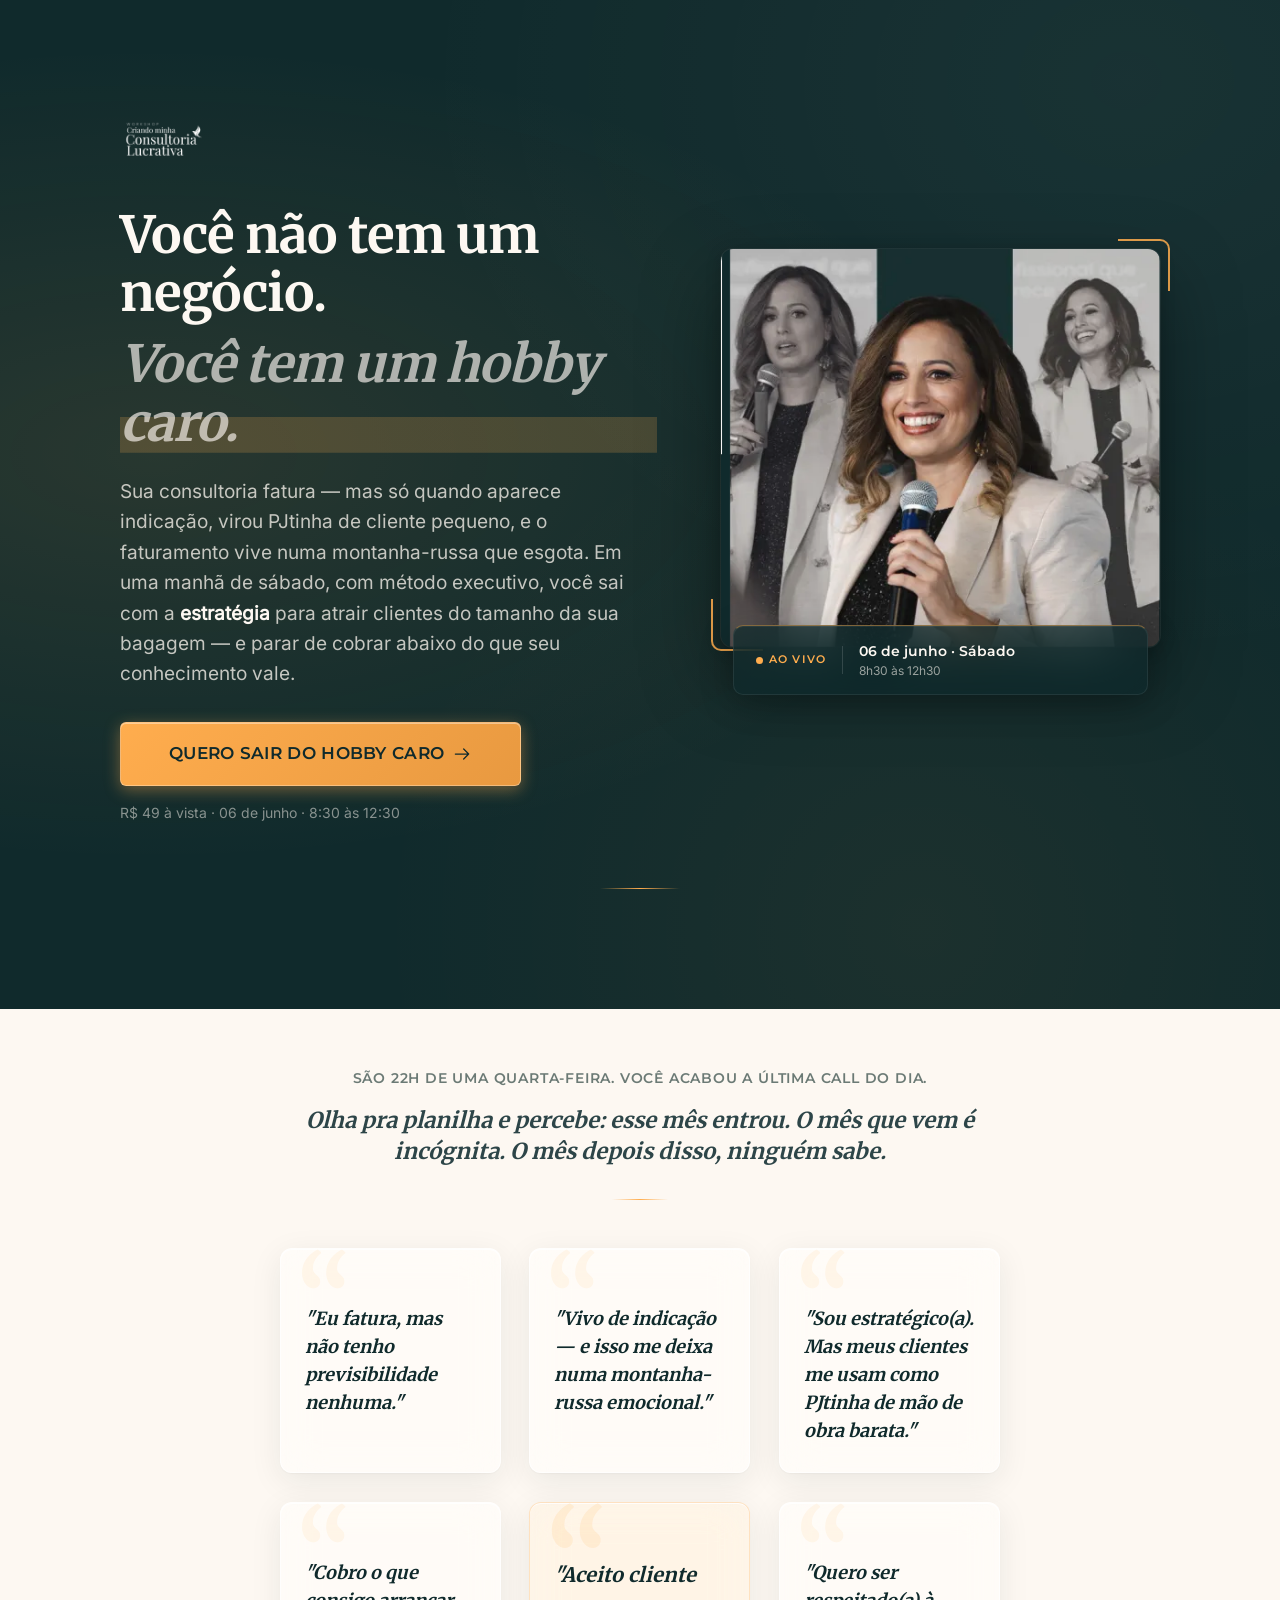
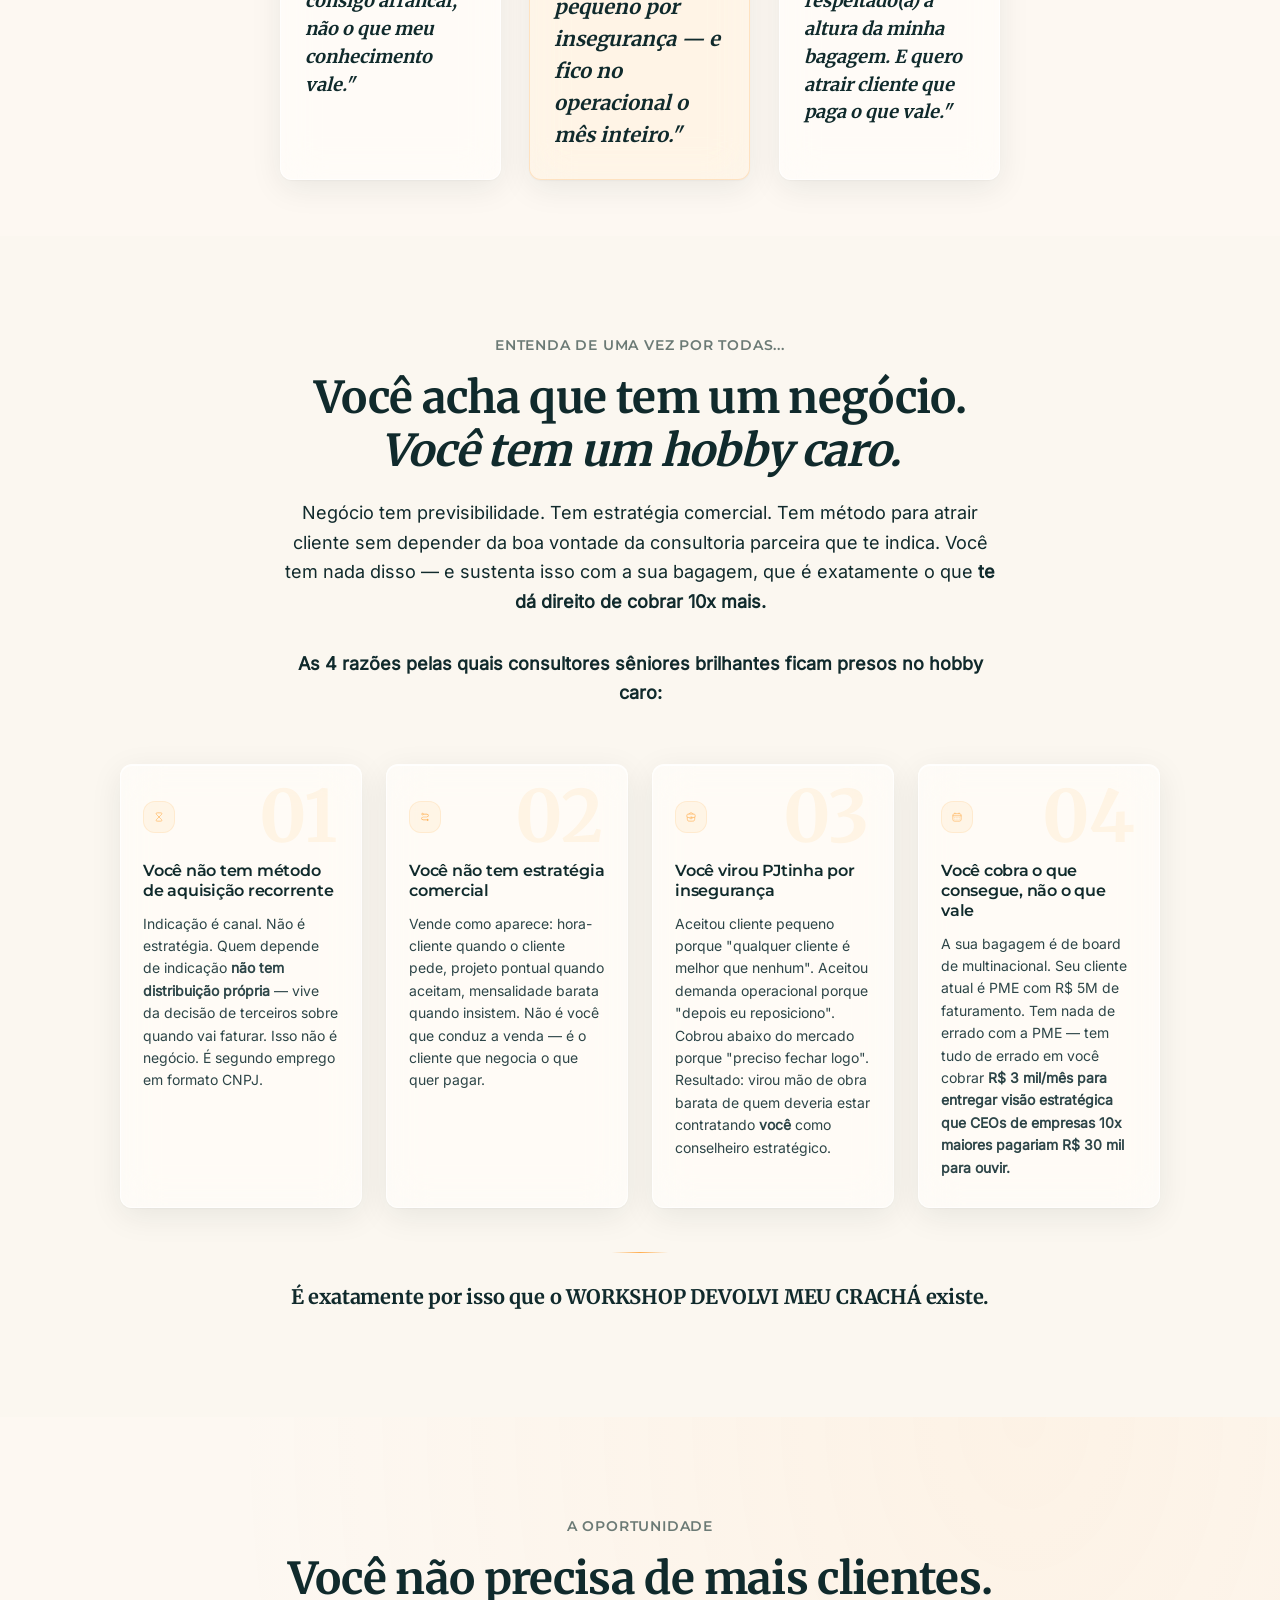
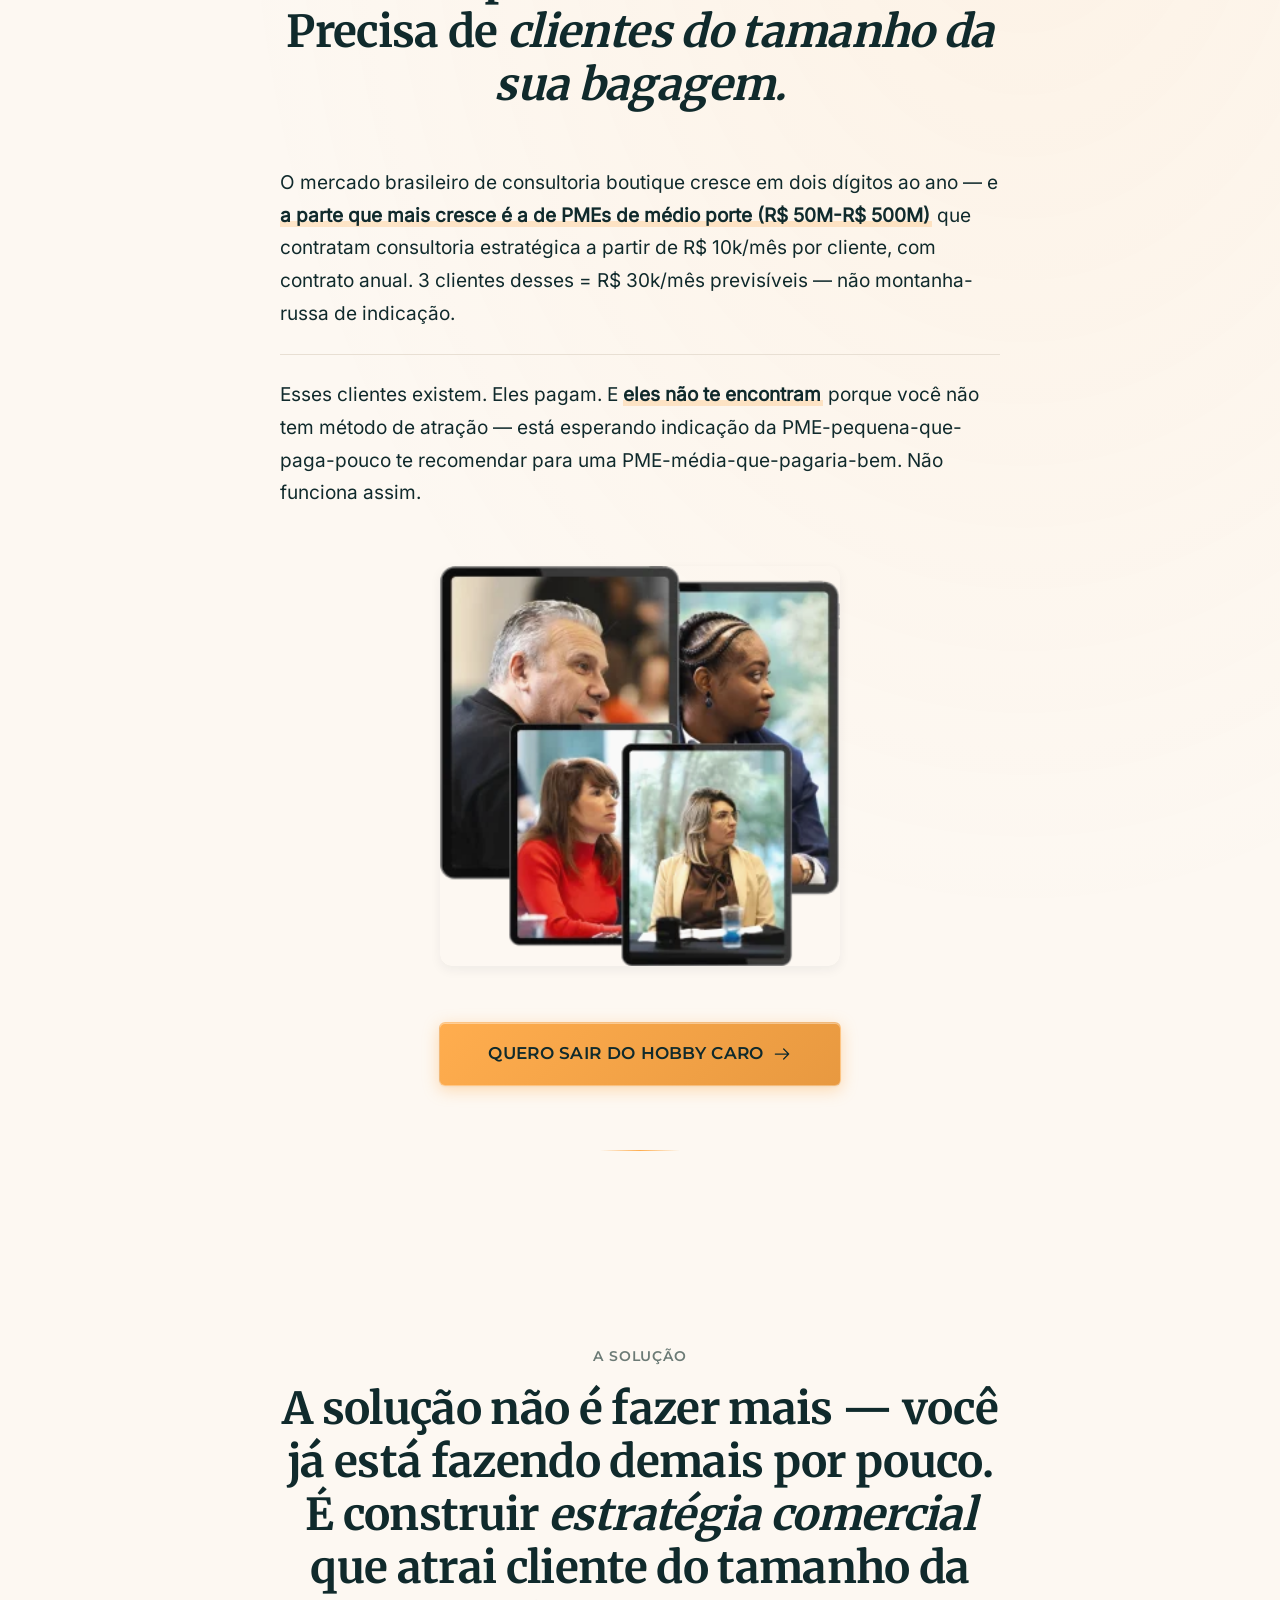
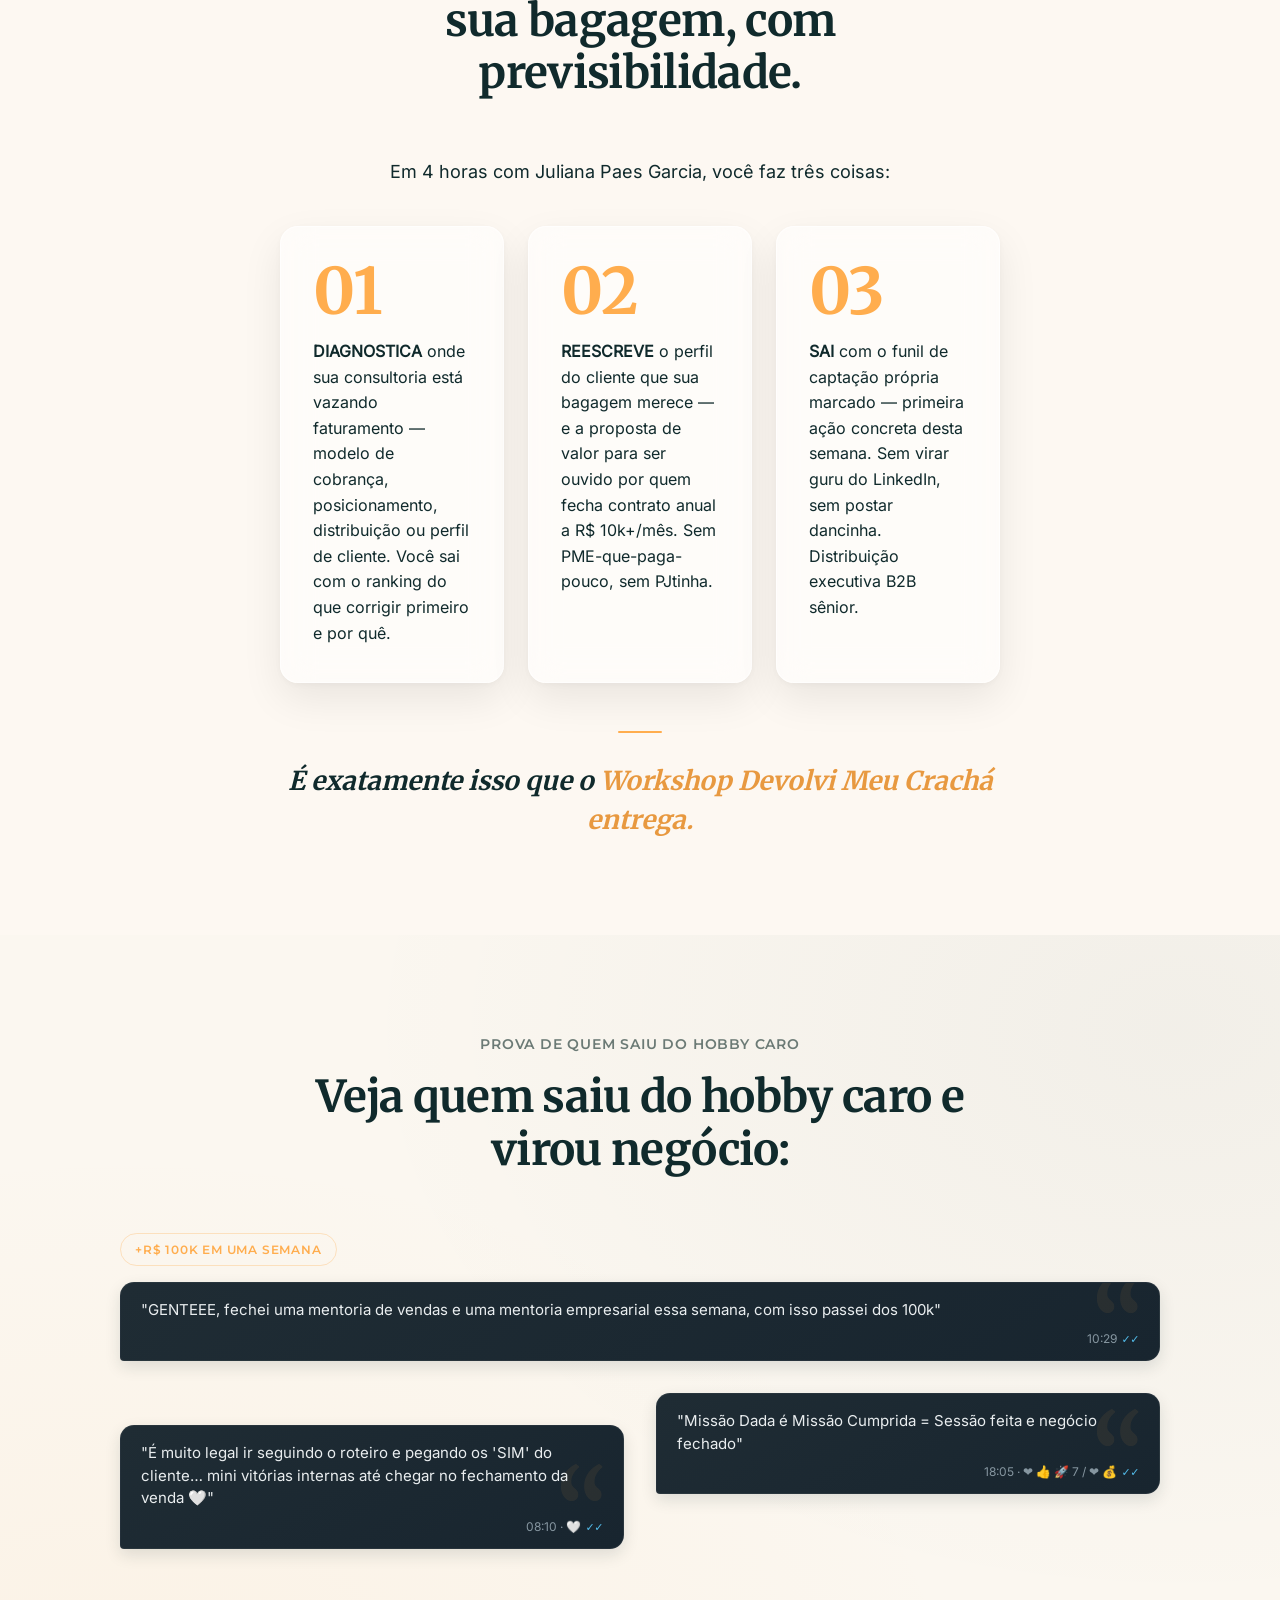
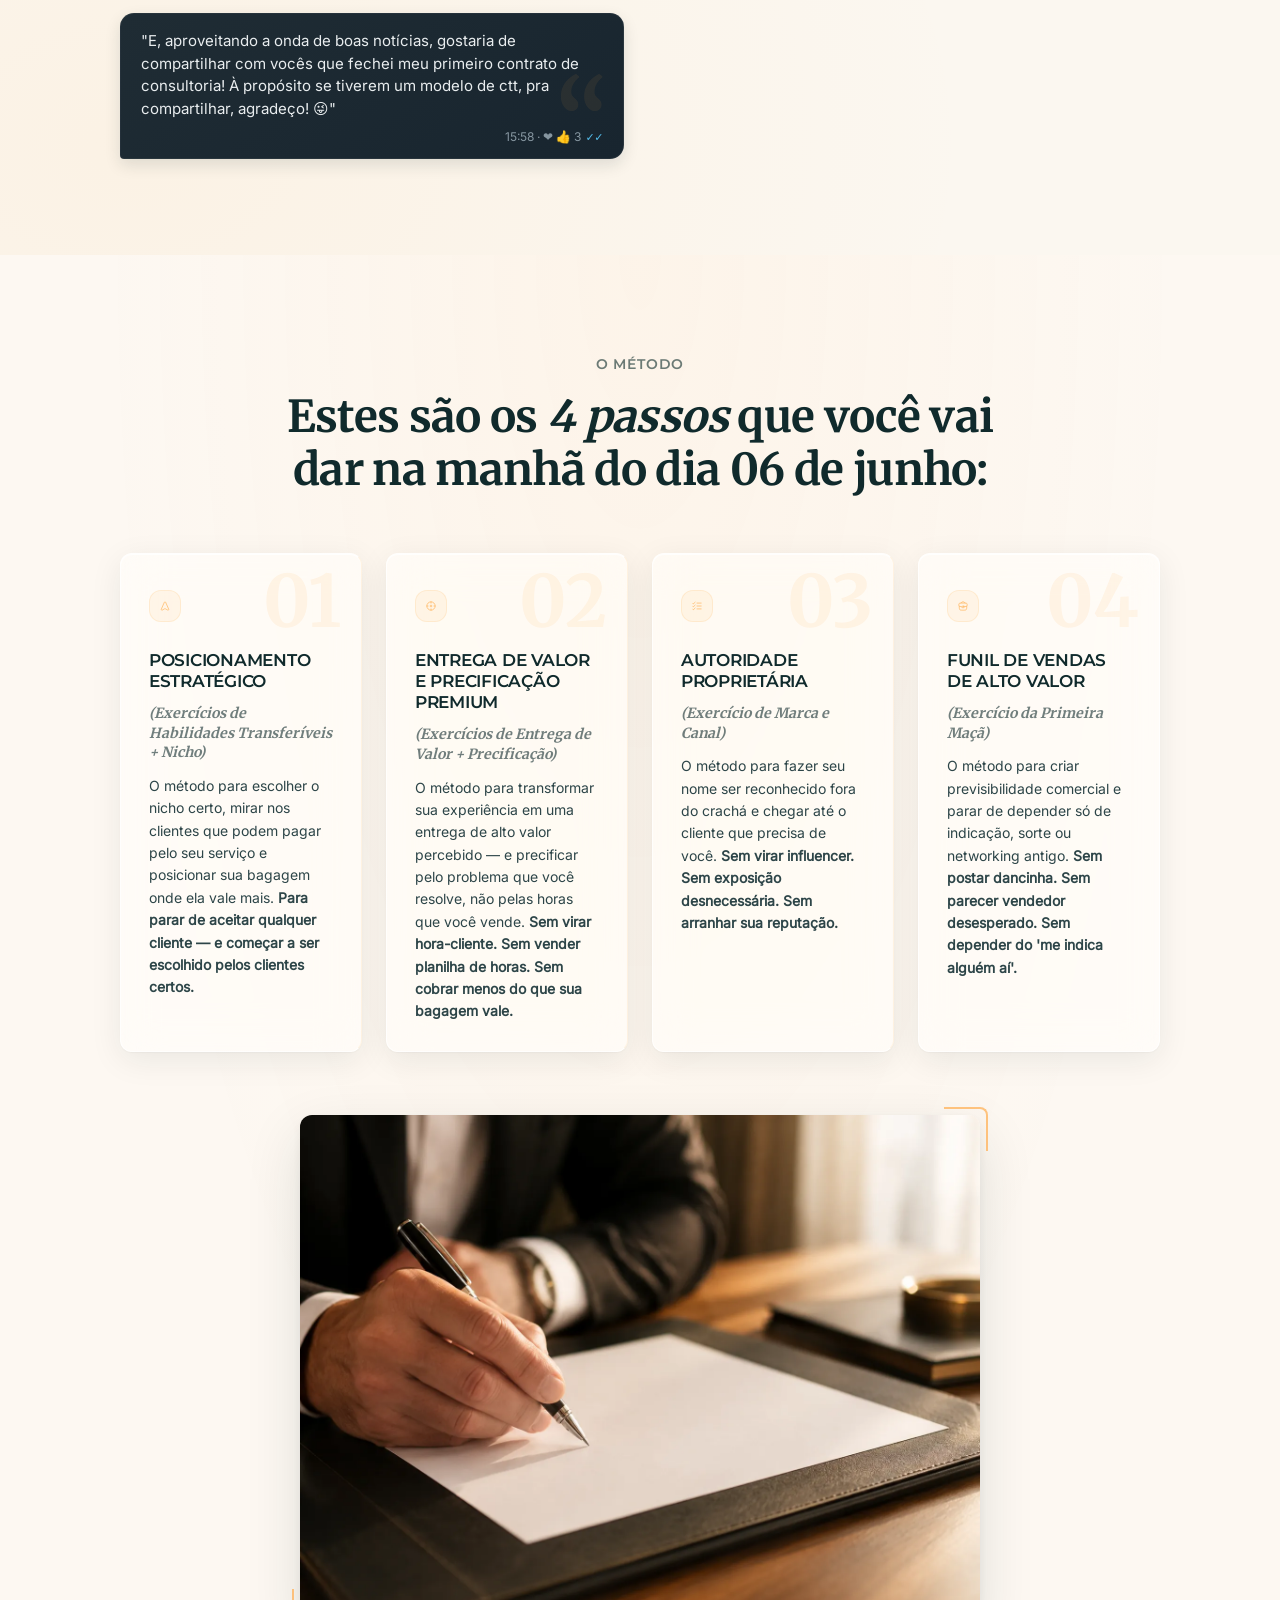
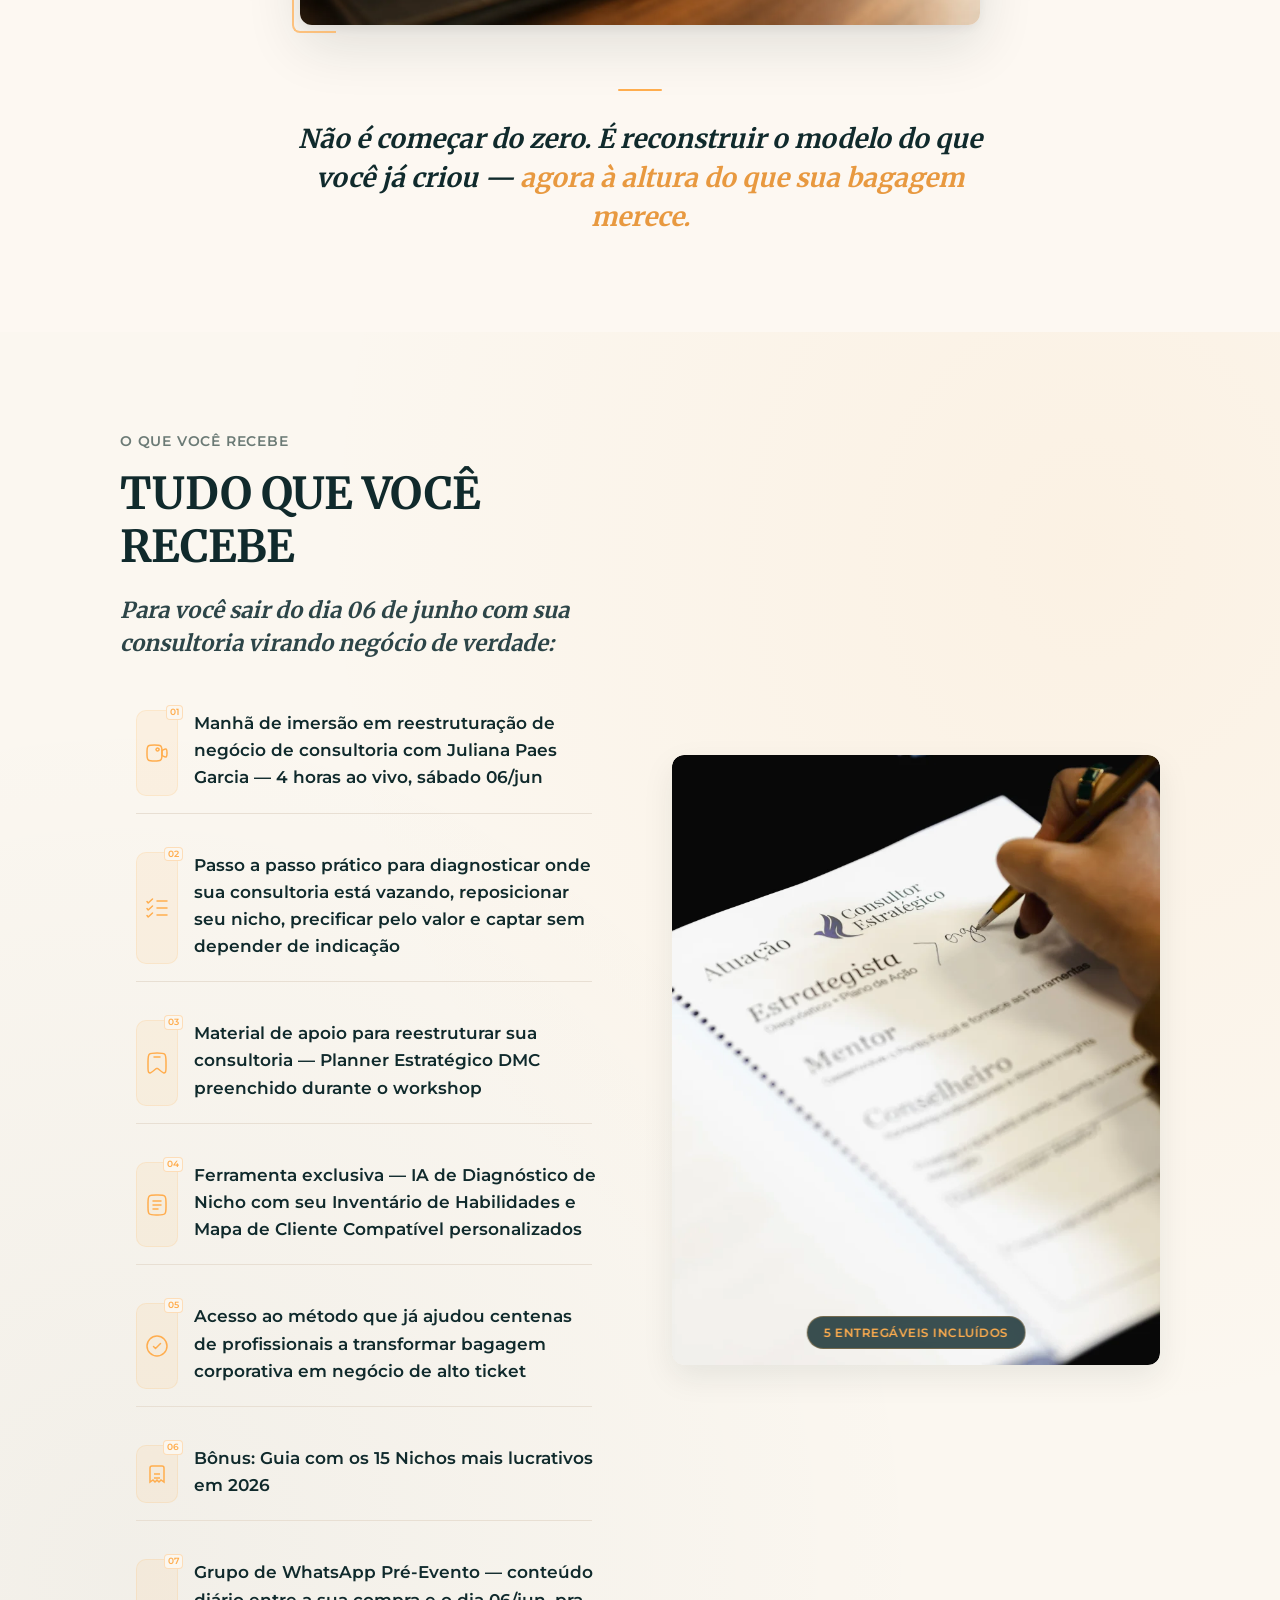
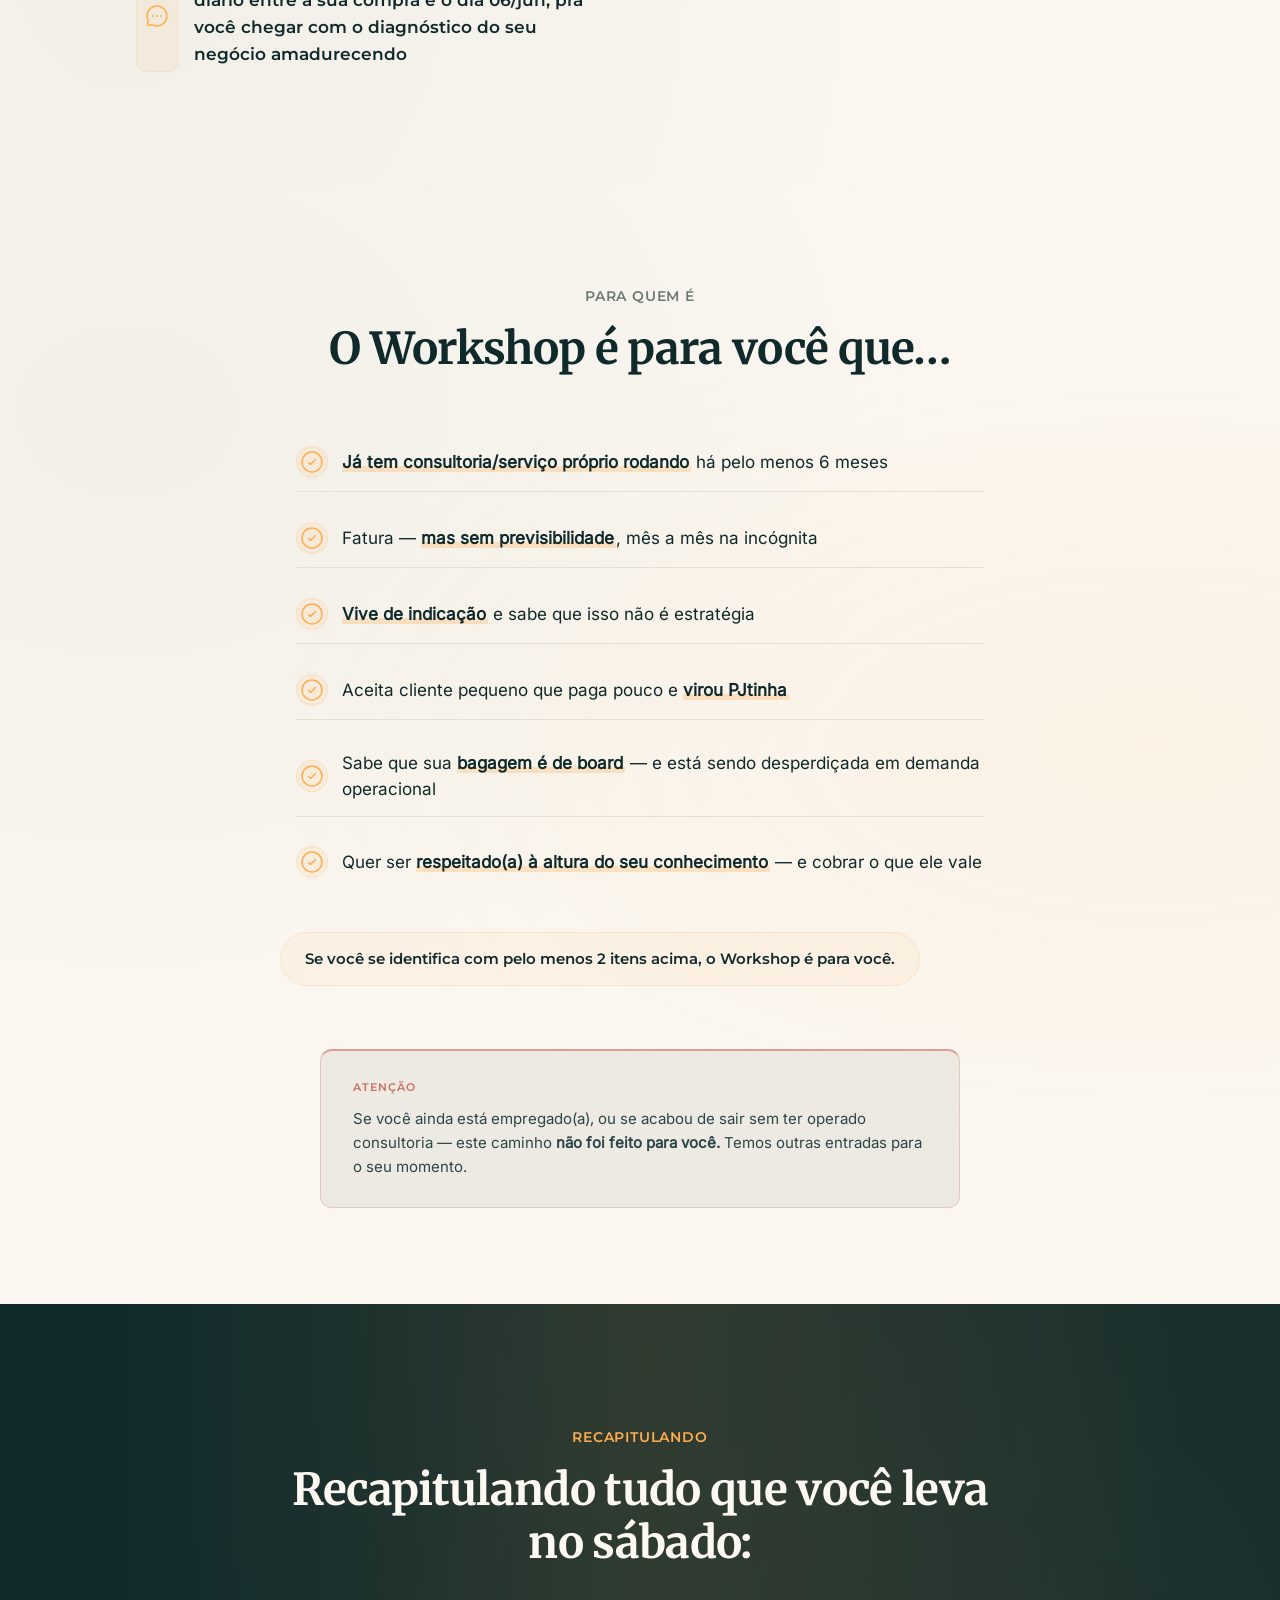
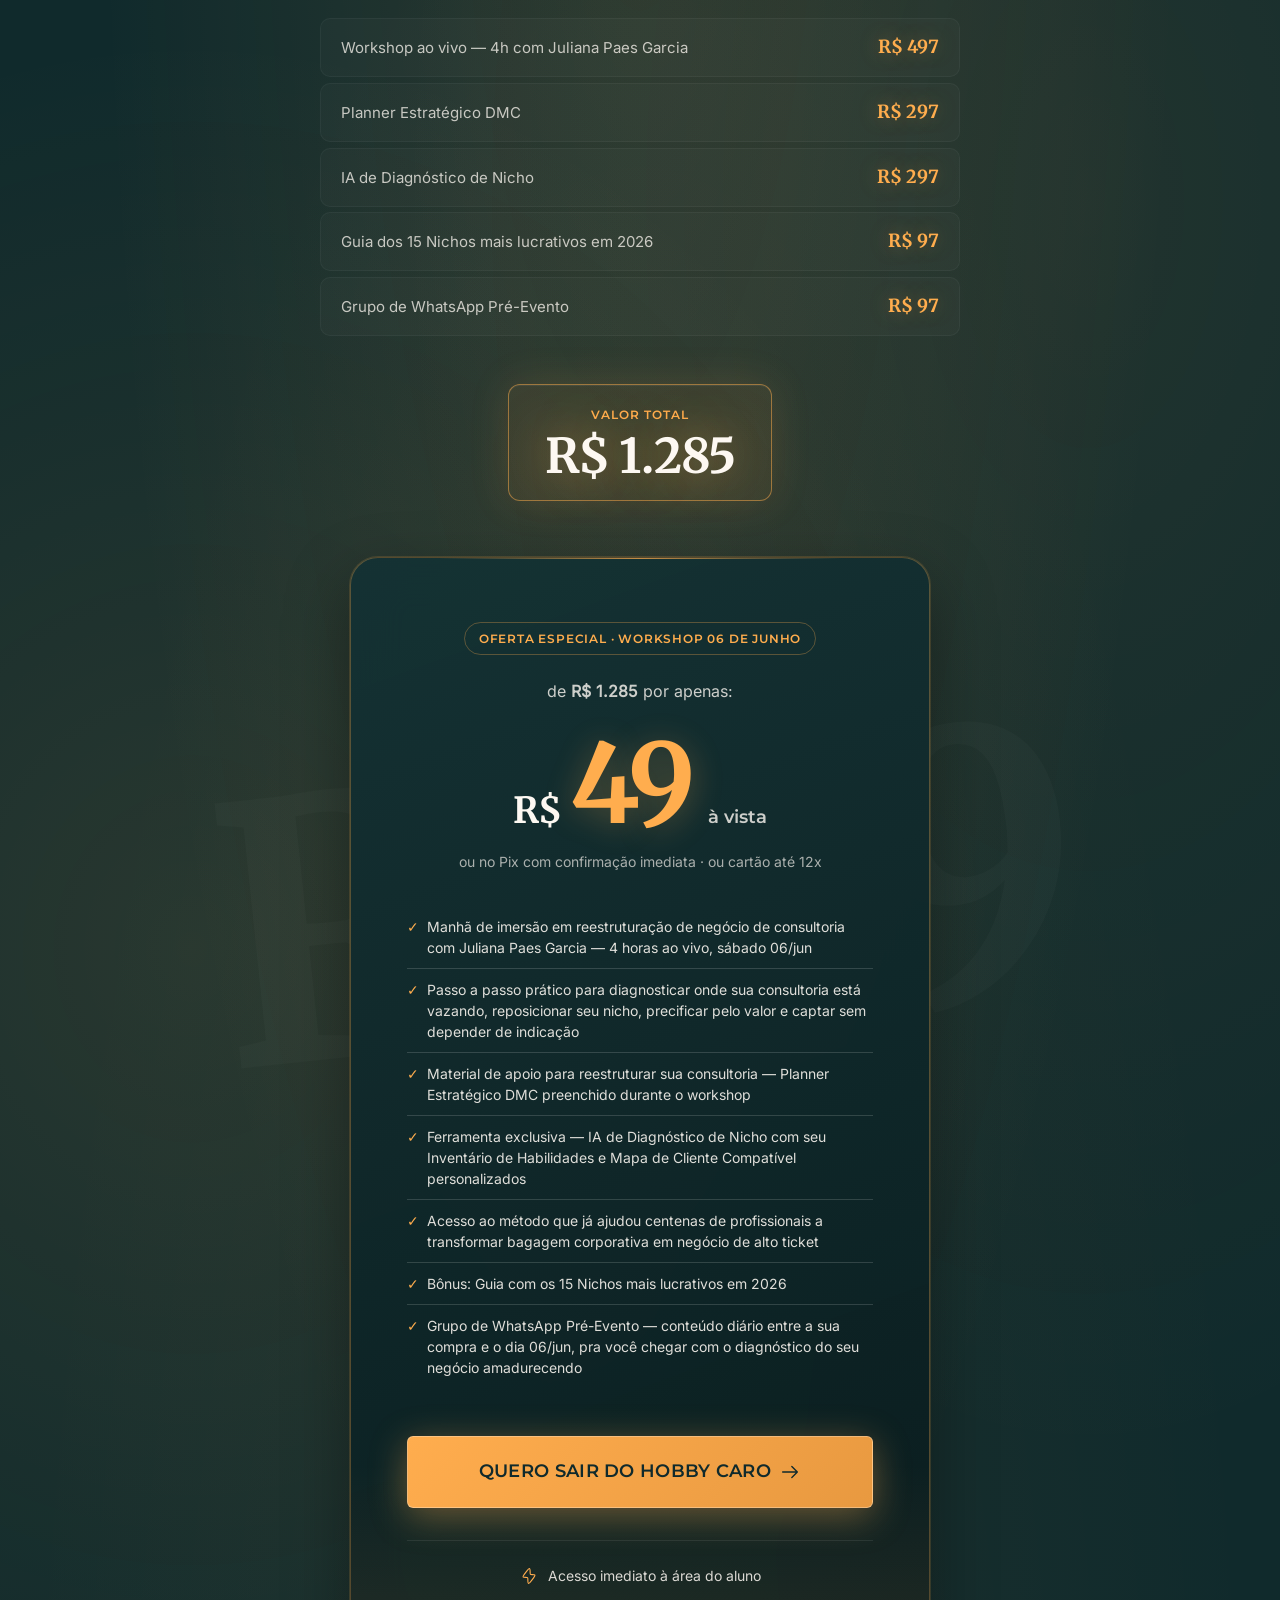
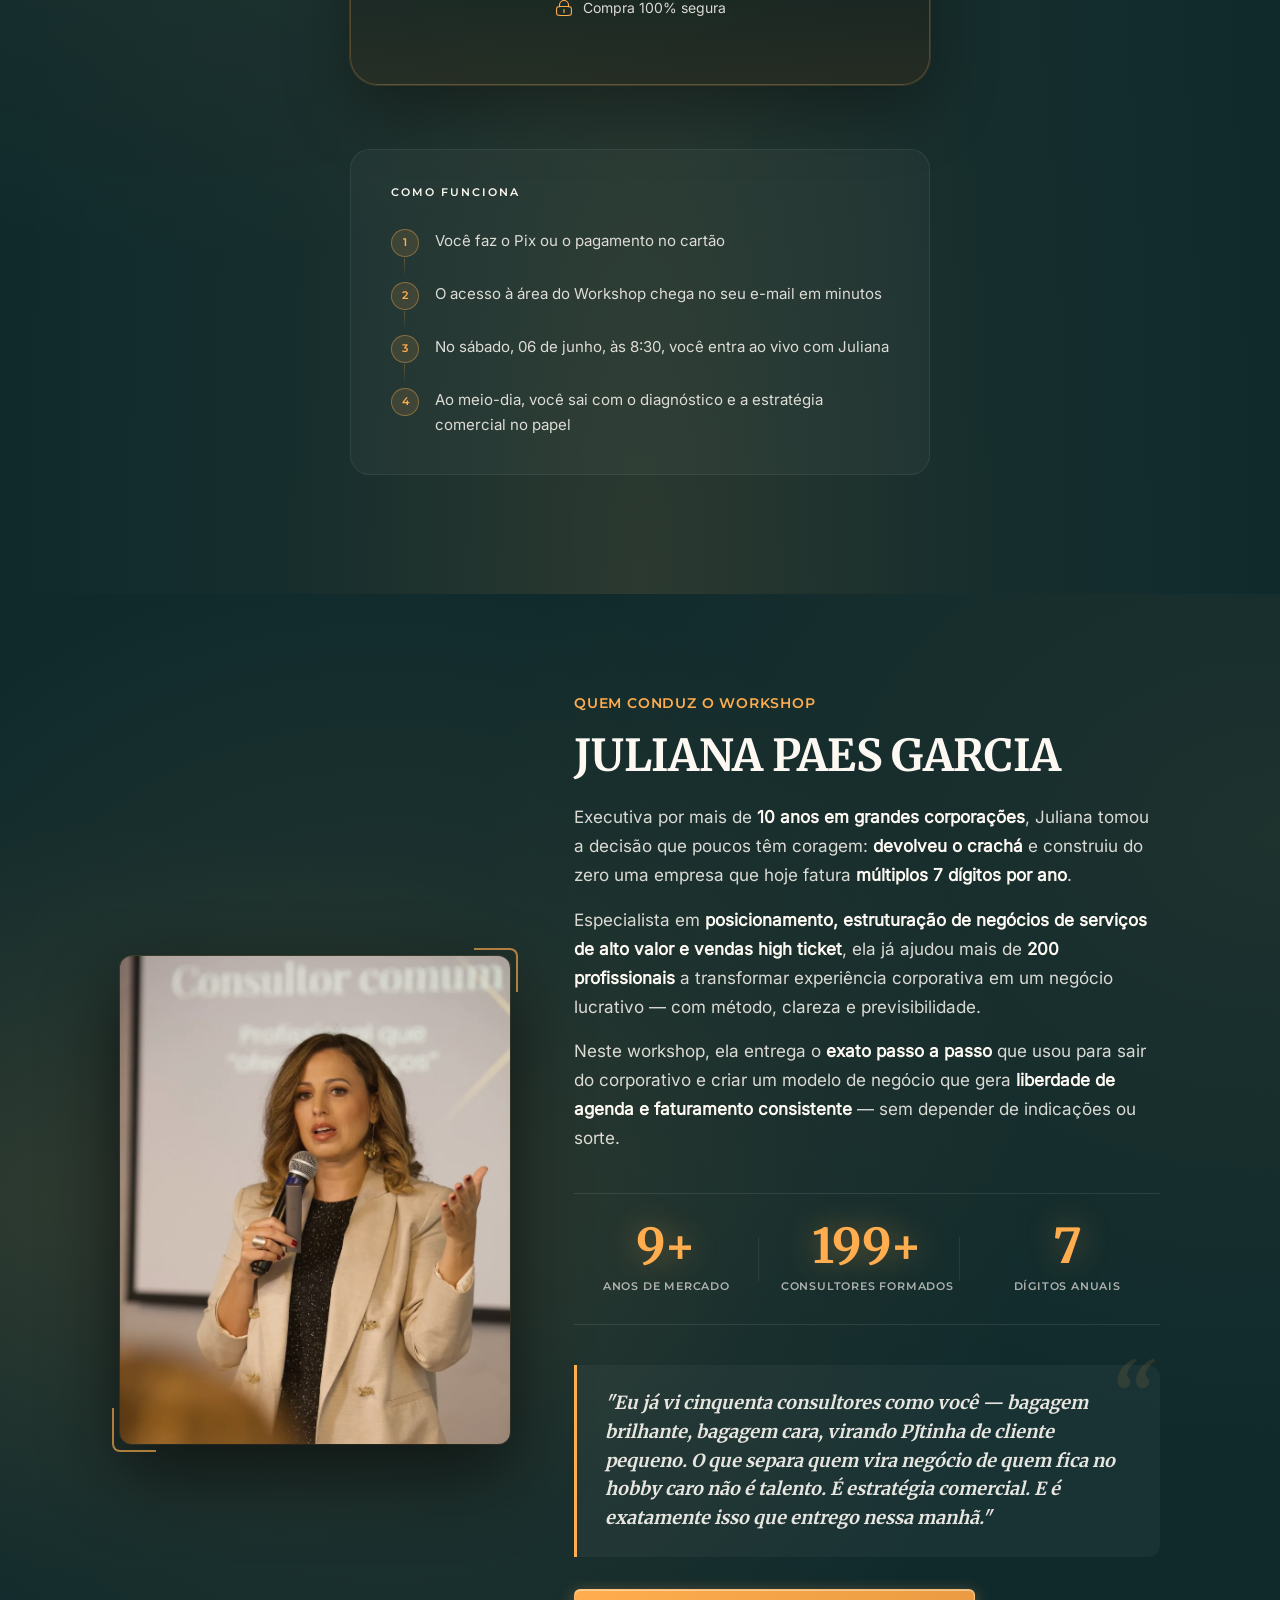
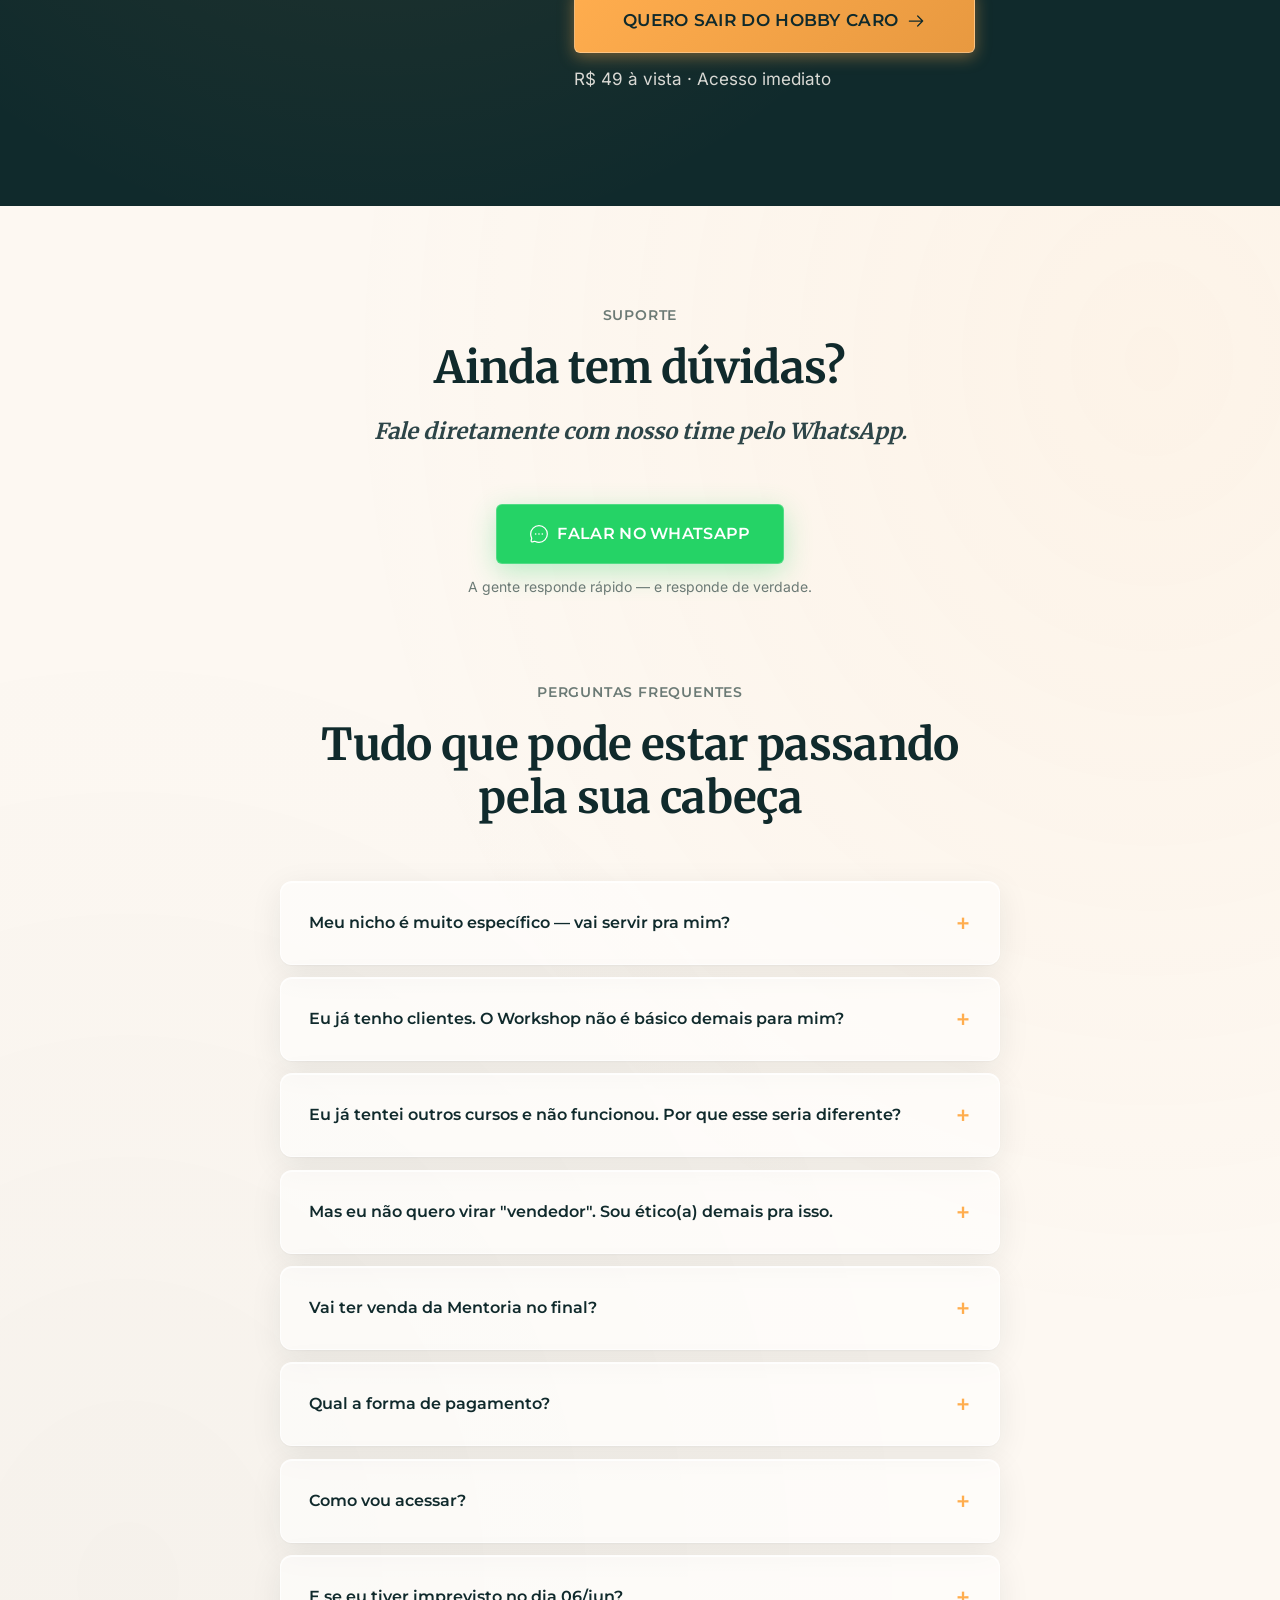
==== commit 720eb278: "refine: remove atribuição de autoria nos cards de depoimento Remove os rótulos "— Ana Morais" e "— M" ====
--- a/index.html
+++ b/index.html
@@ -388,7 +388,6 @@
               <p>"GENTEEE, fechei uma mentoria de vendas e uma mentoria empresarial essa semana, com isso passei dos 100k"</p>
               <span class="whatsapp-card__time">10:29</span>
             </div>
-            <span class="whatsapp-card__author">— Ana Morais</span>
           </div>
 
           <!-- REFORÇO 1 — Roteiro de vendas -->
@@ -413,7 +412,6 @@
               <p>"E, aproveitando a onda de boas notícias, gostaria de compartilhar com vocês que fechei meu primeiro contrato de consultoria! À propósito se tiverem um modelo de ctt, pra compartilhar, agradeço! 😜"</p>
               <span class="whatsapp-card__time">15:58 · ❤️ 👍 3</span>
             </div>
-            <span class="whatsapp-card__author">— MS</span>
           </div>
 
         </div>
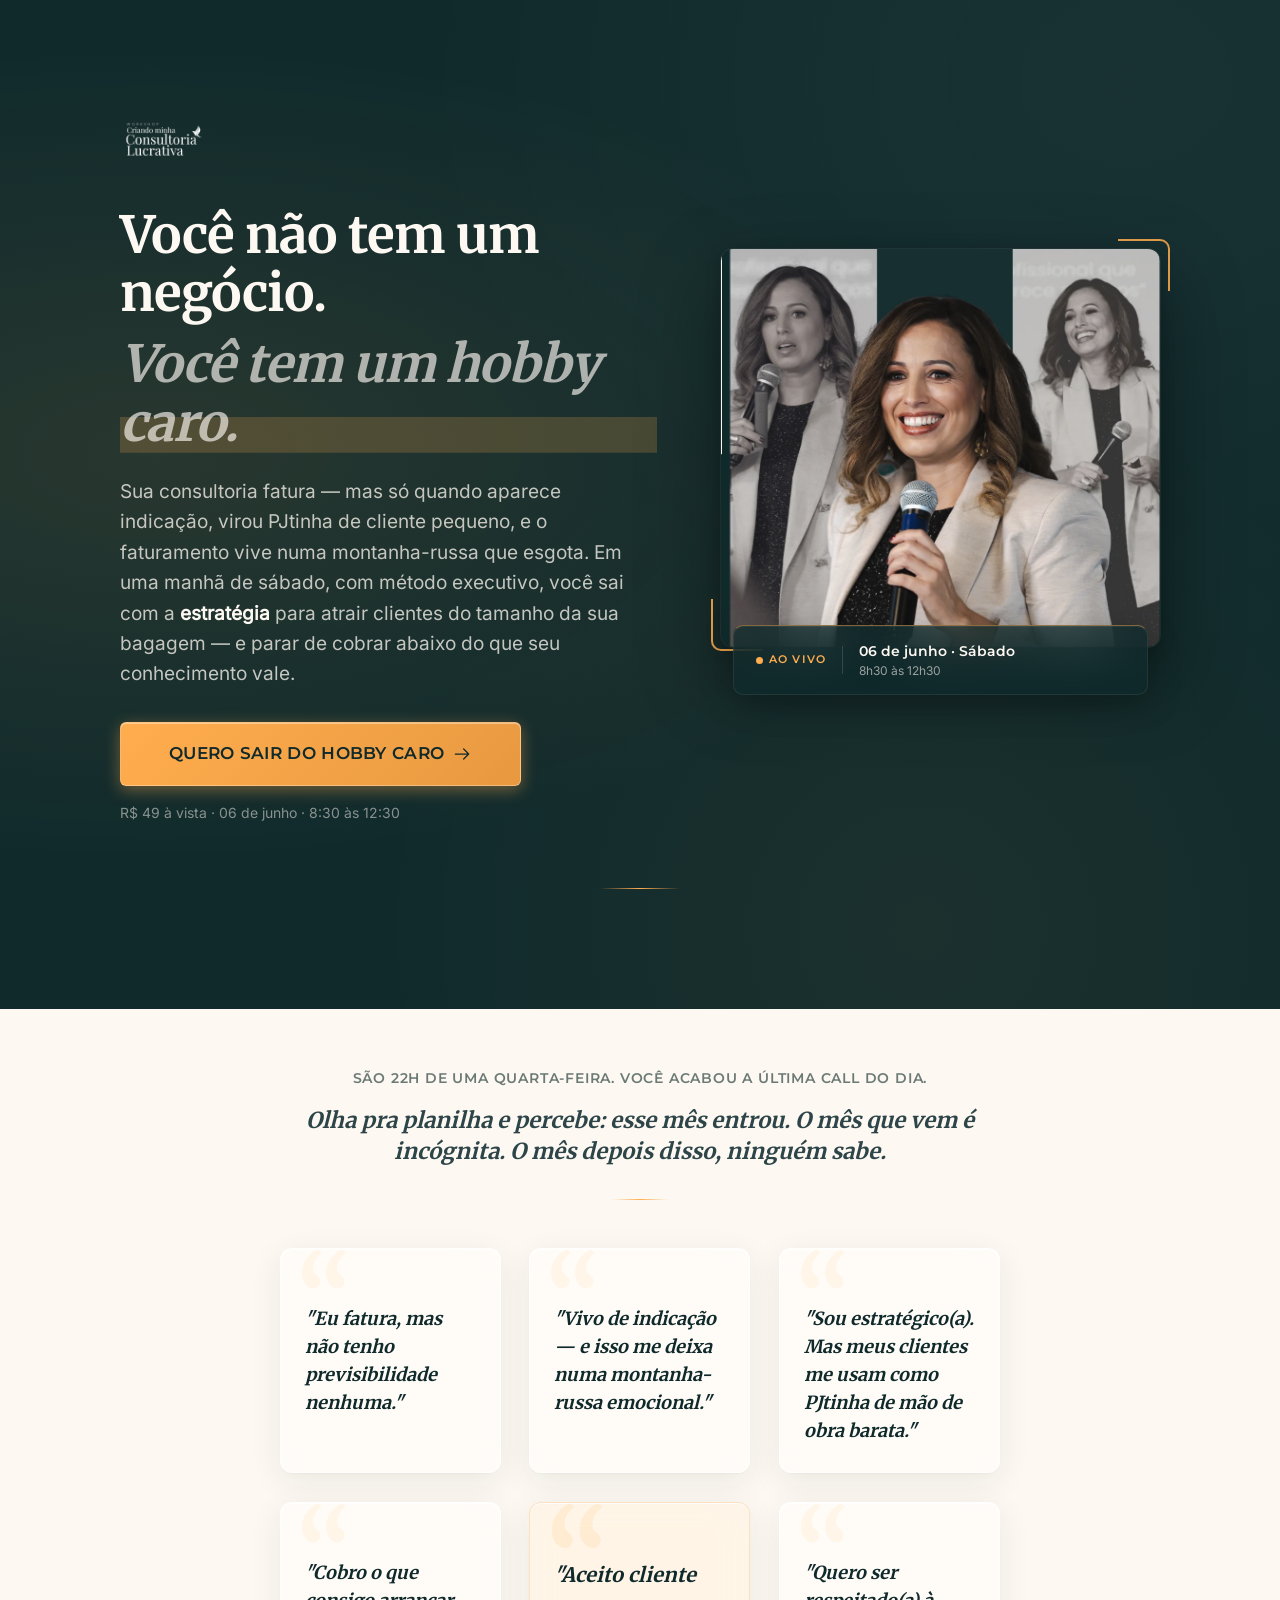
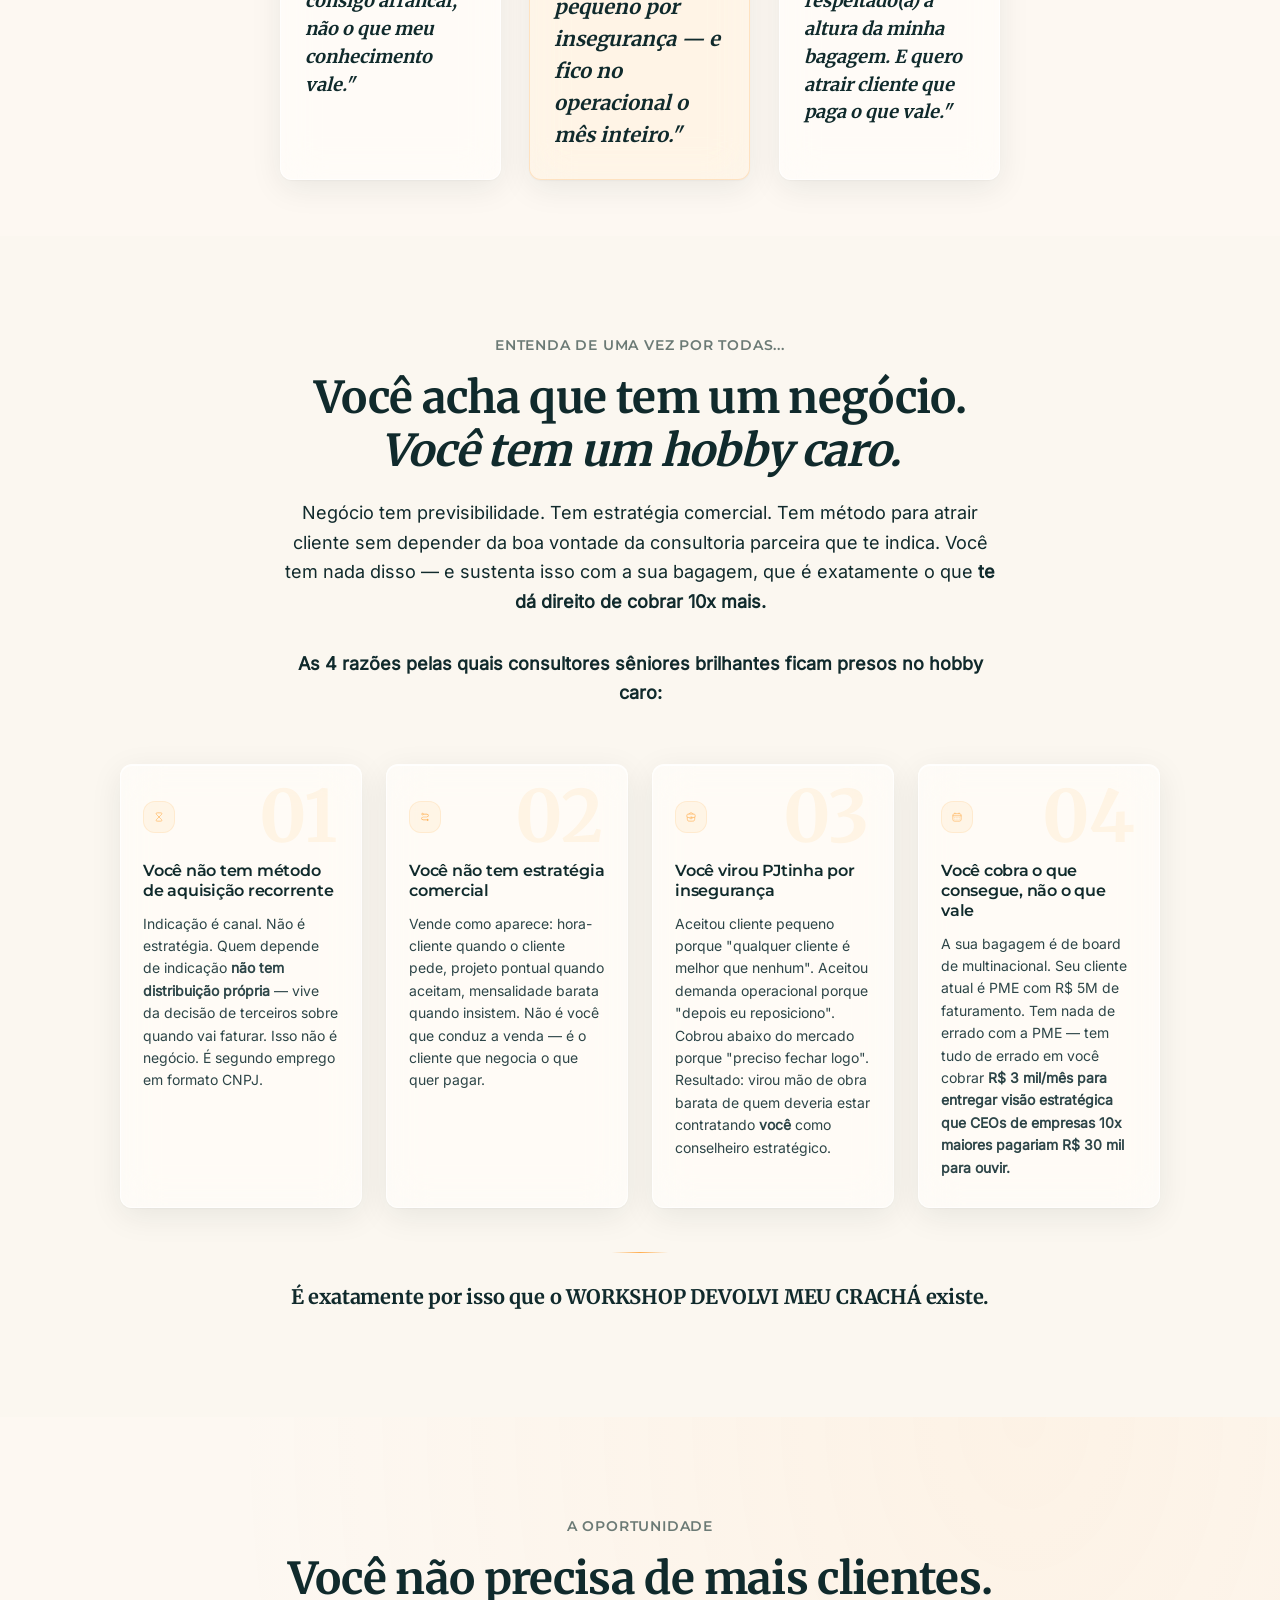
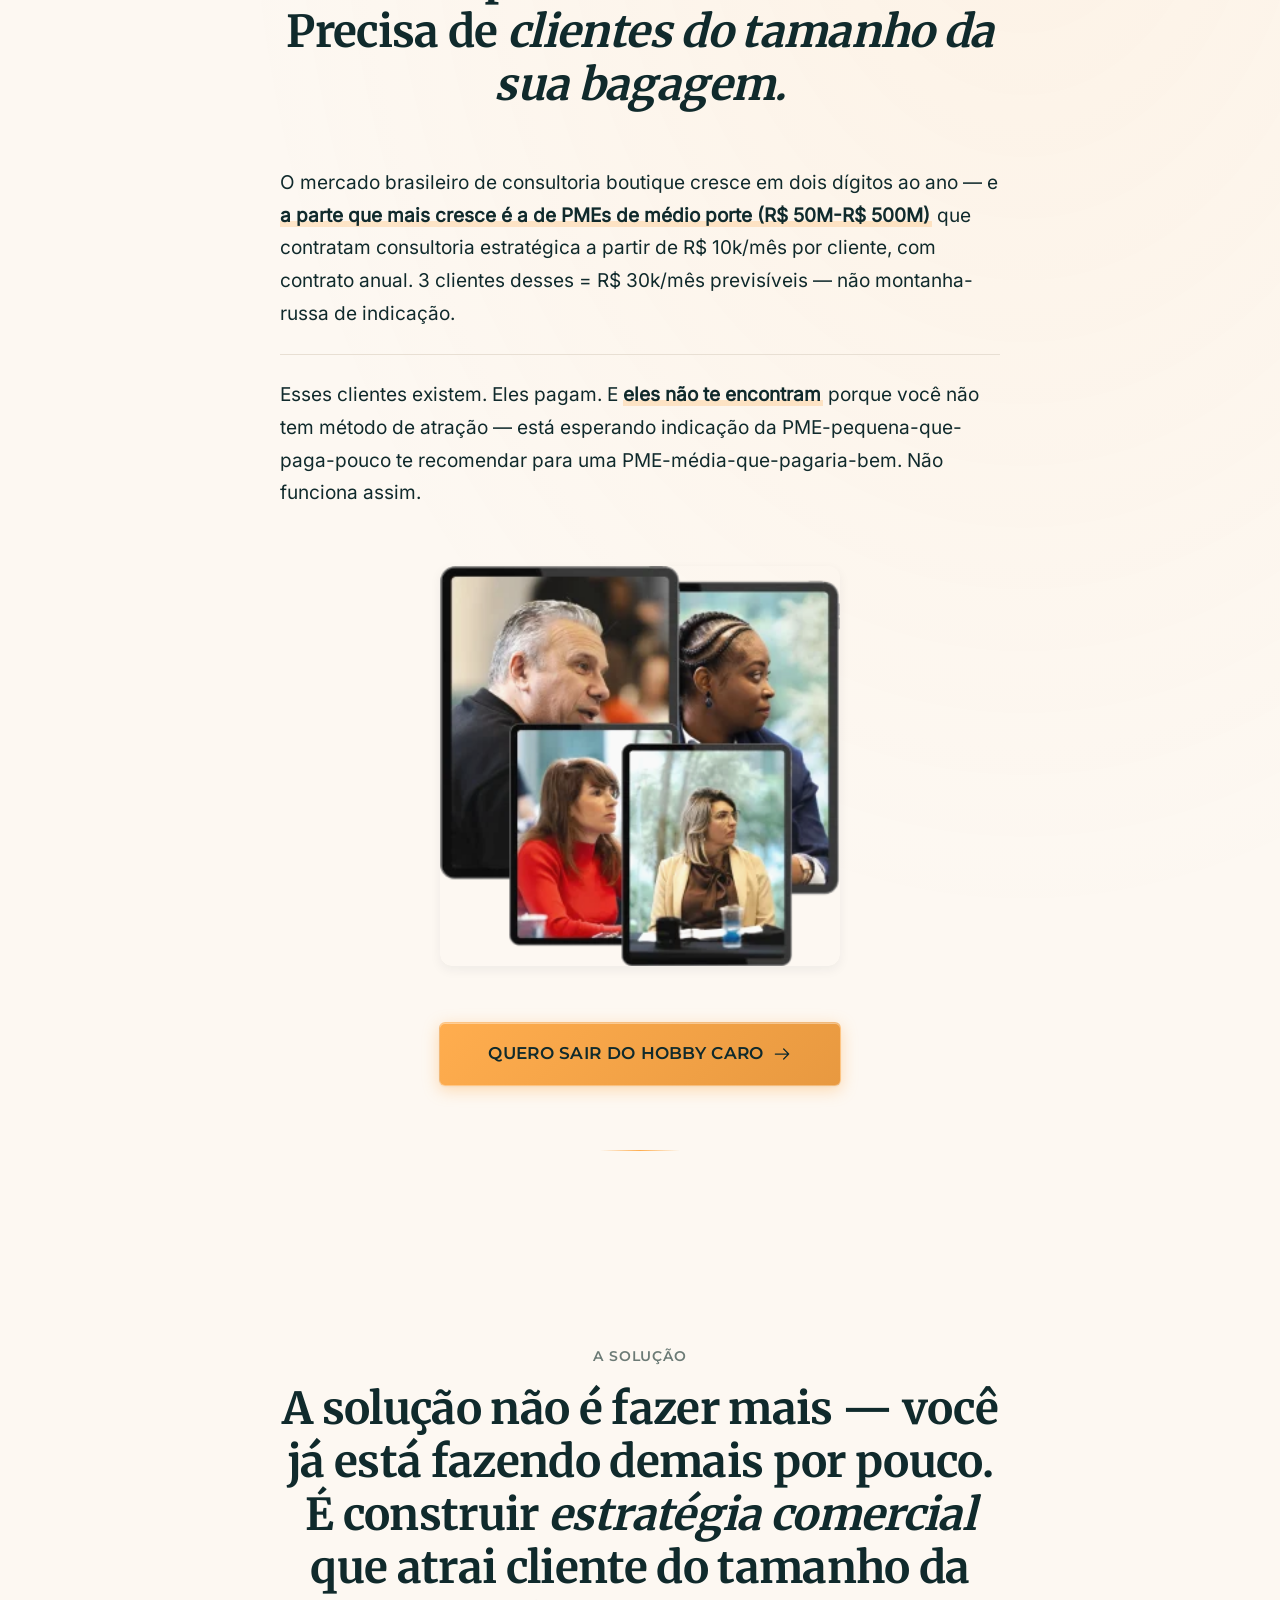
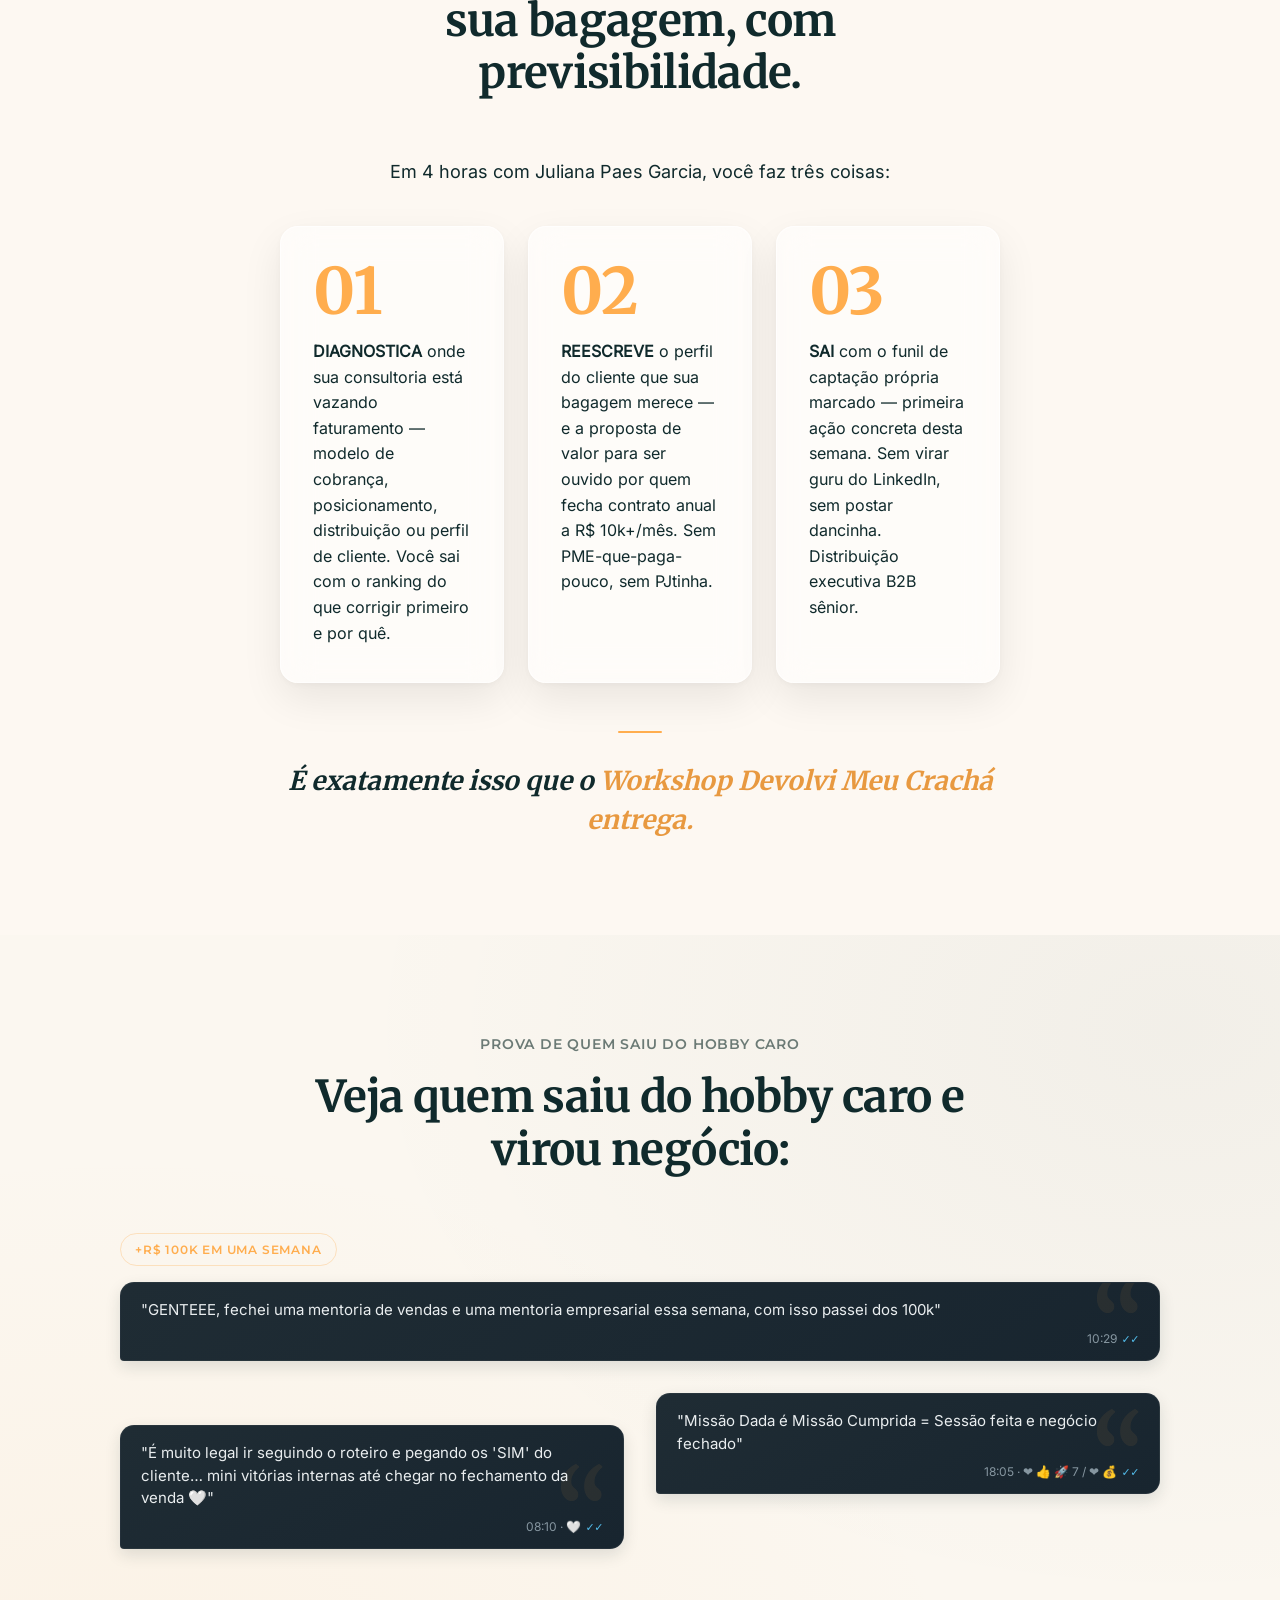
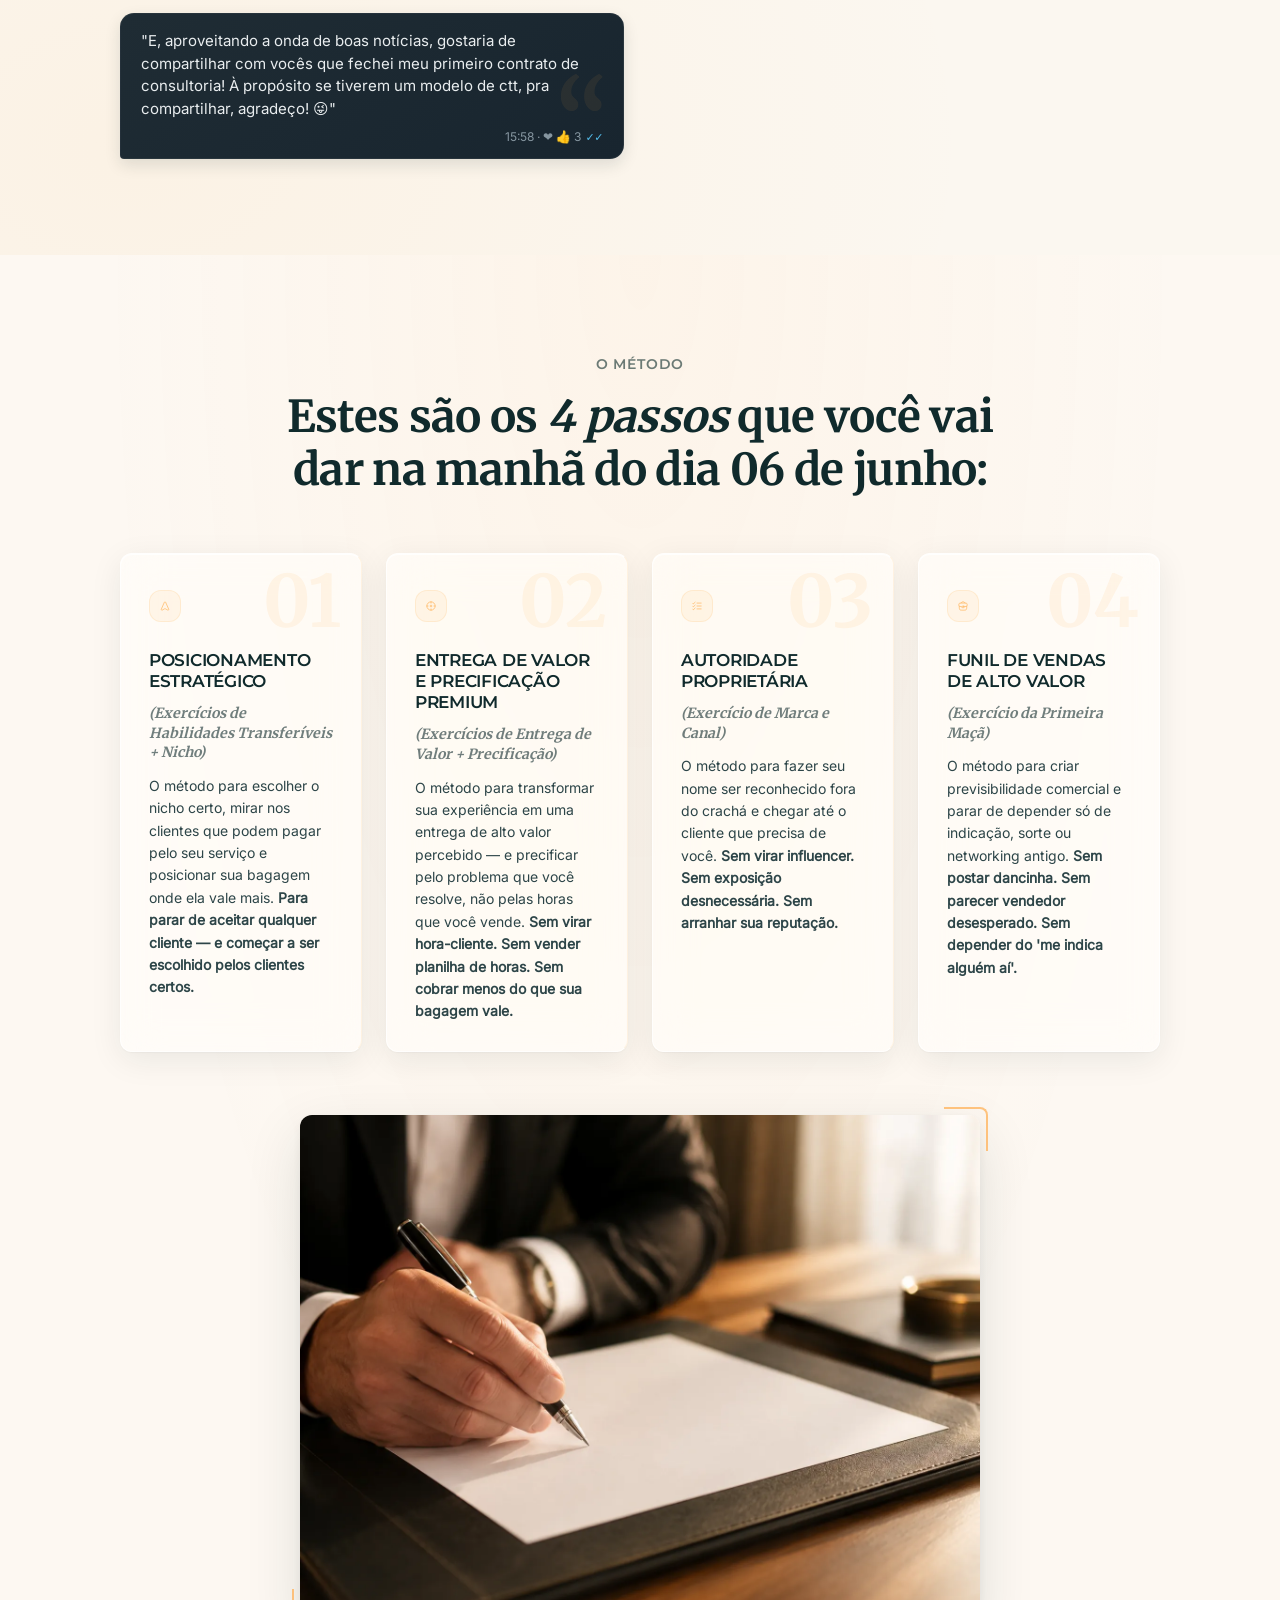
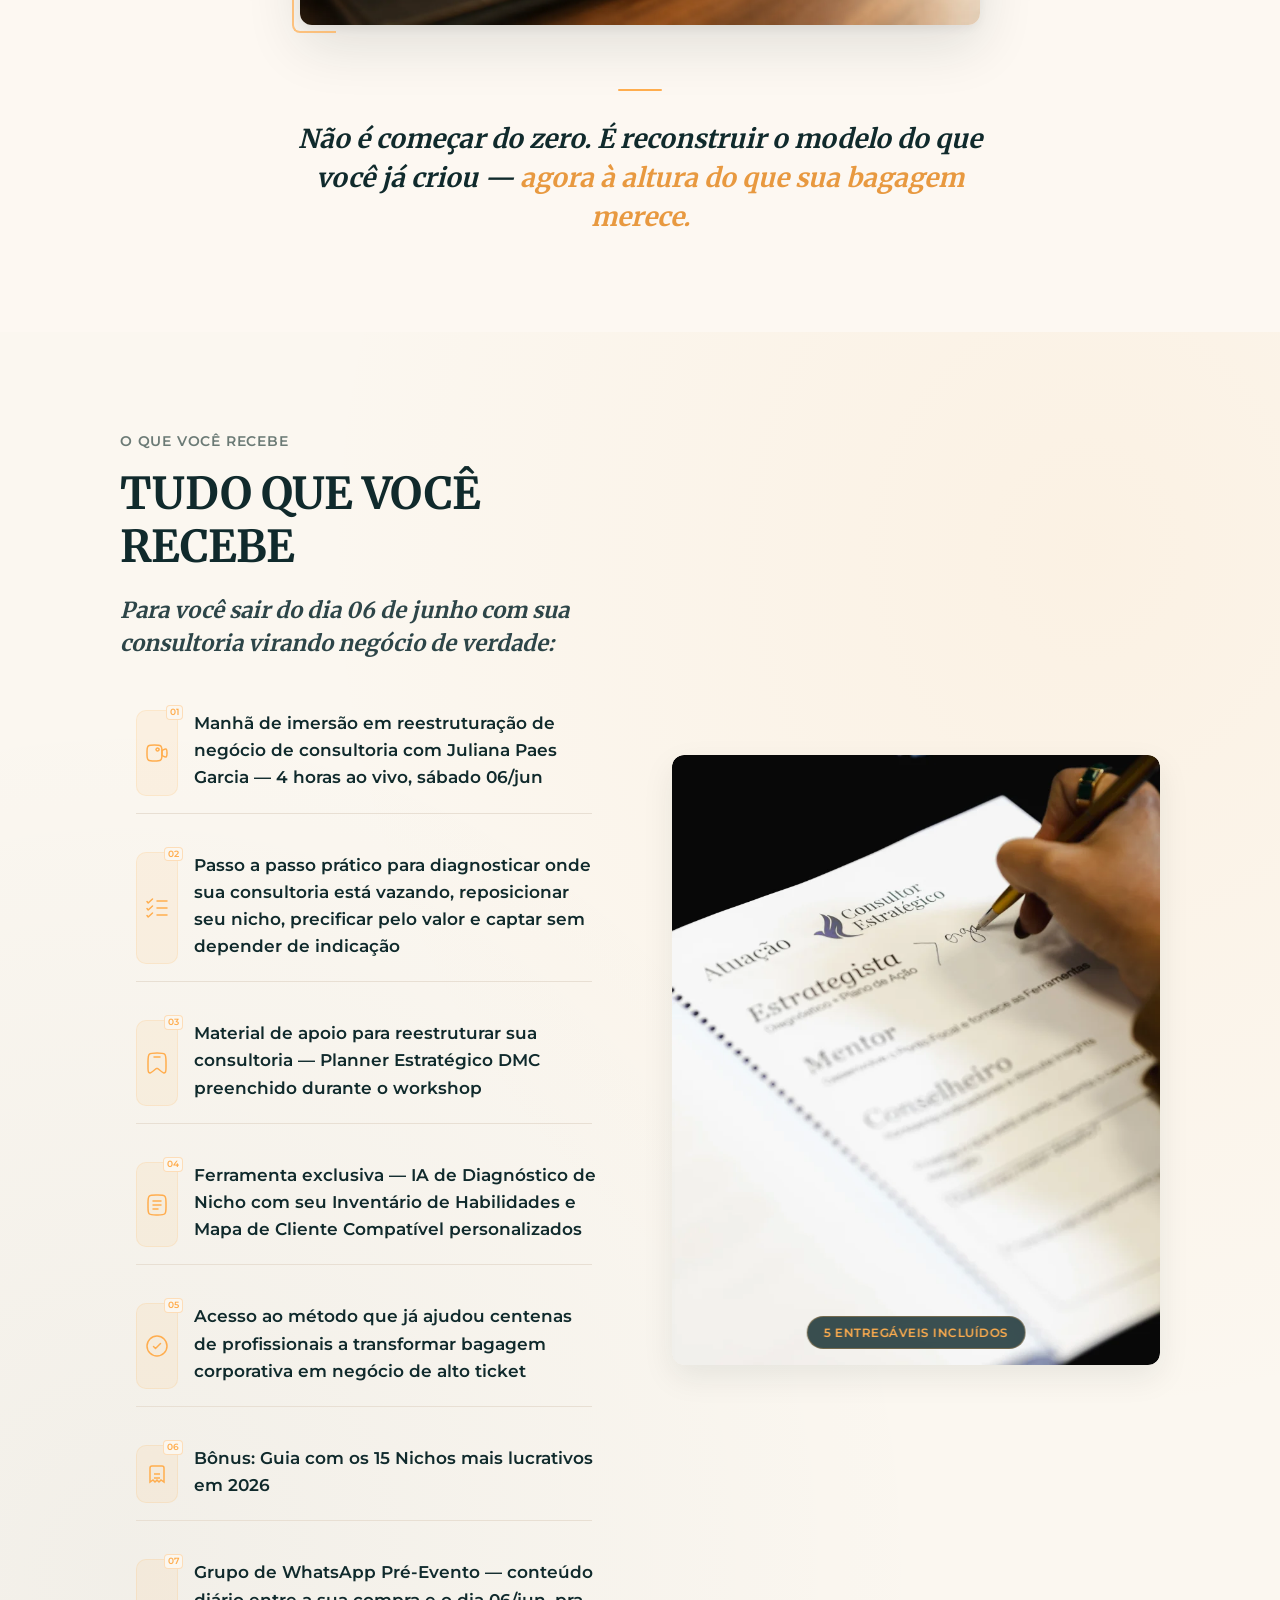
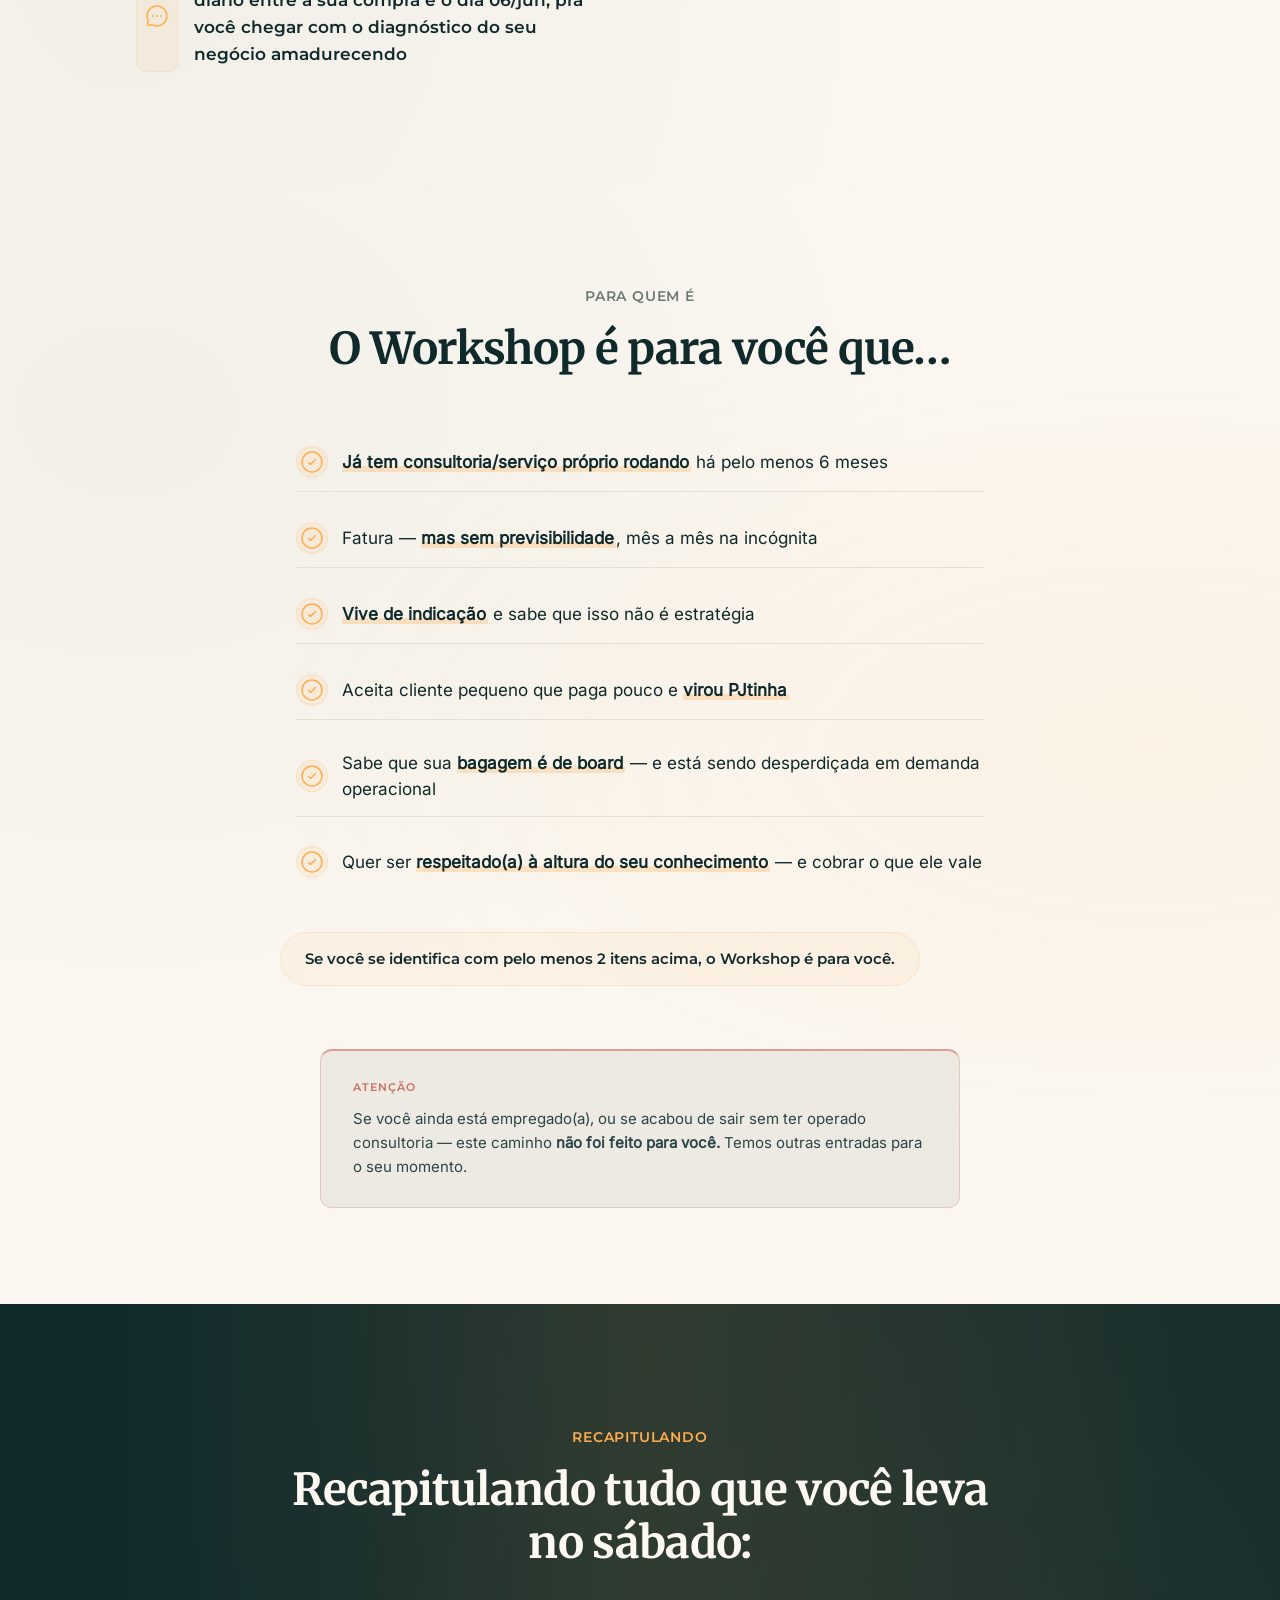
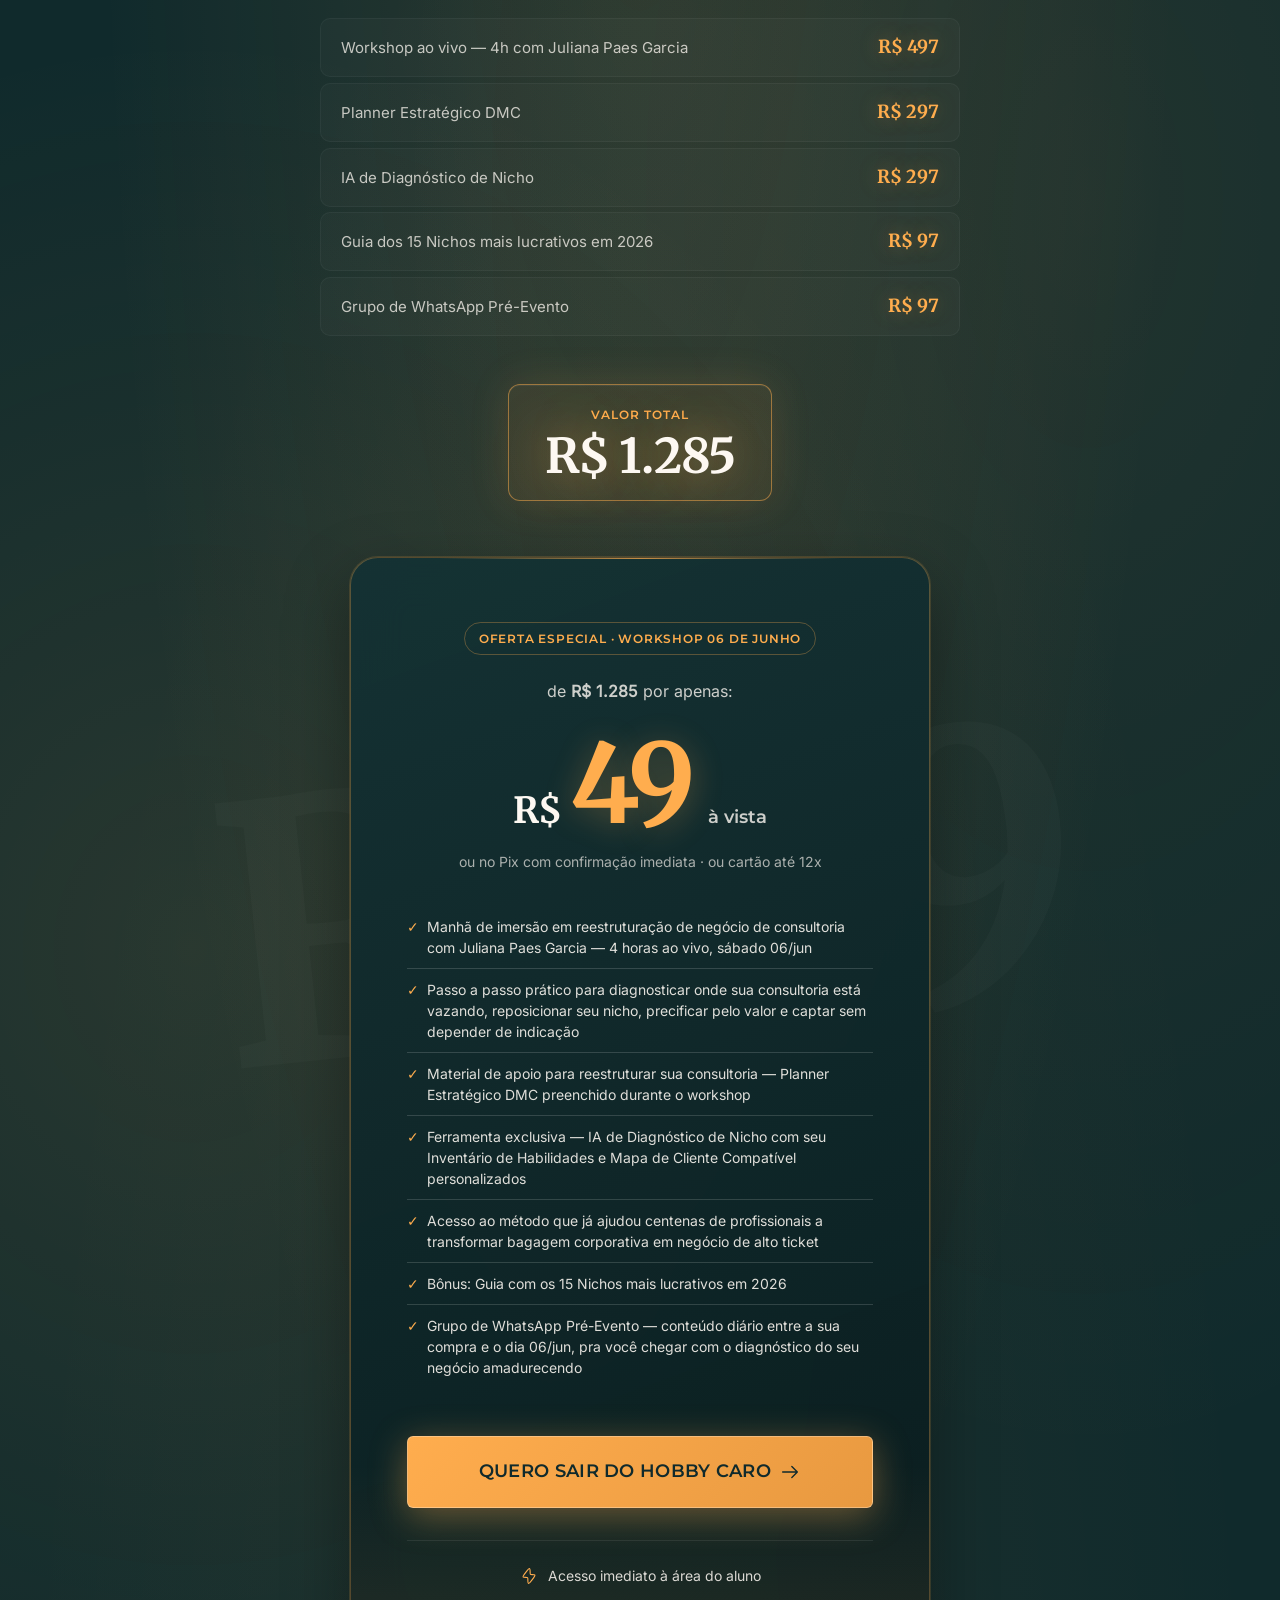
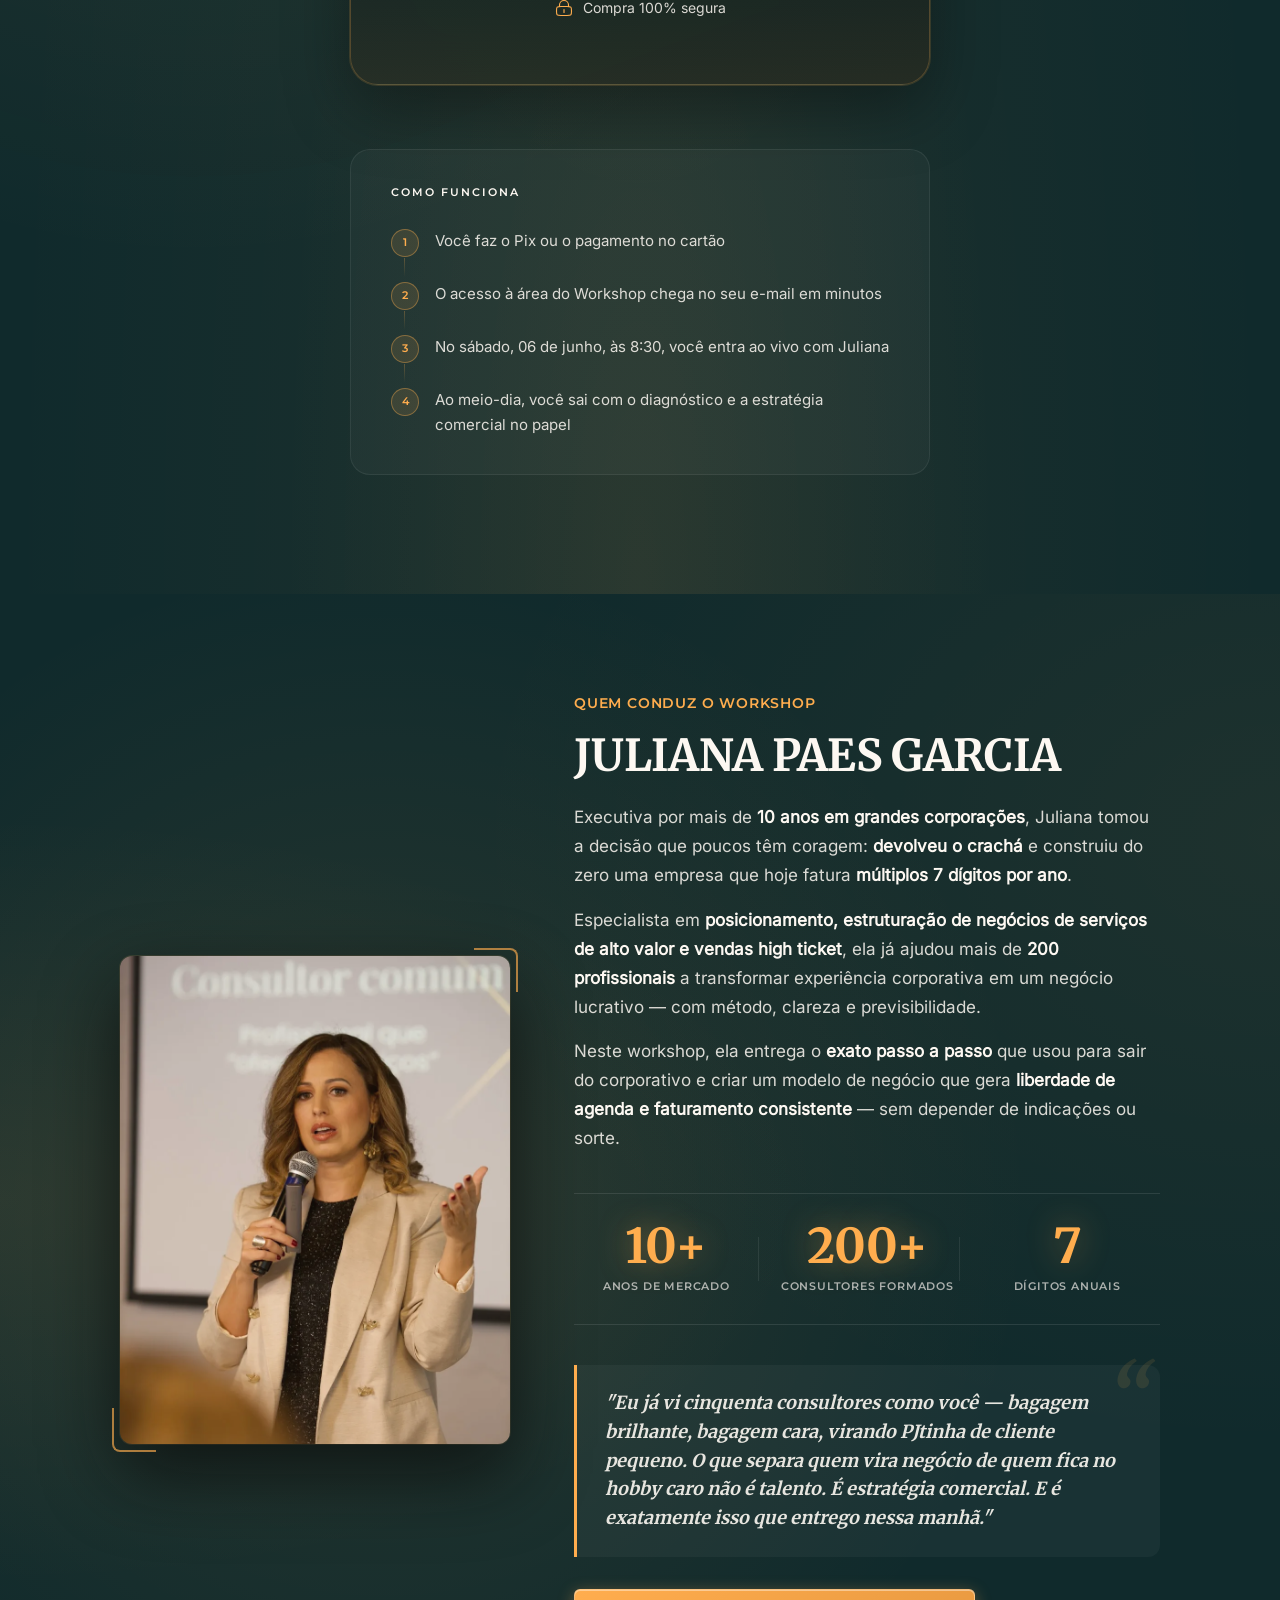
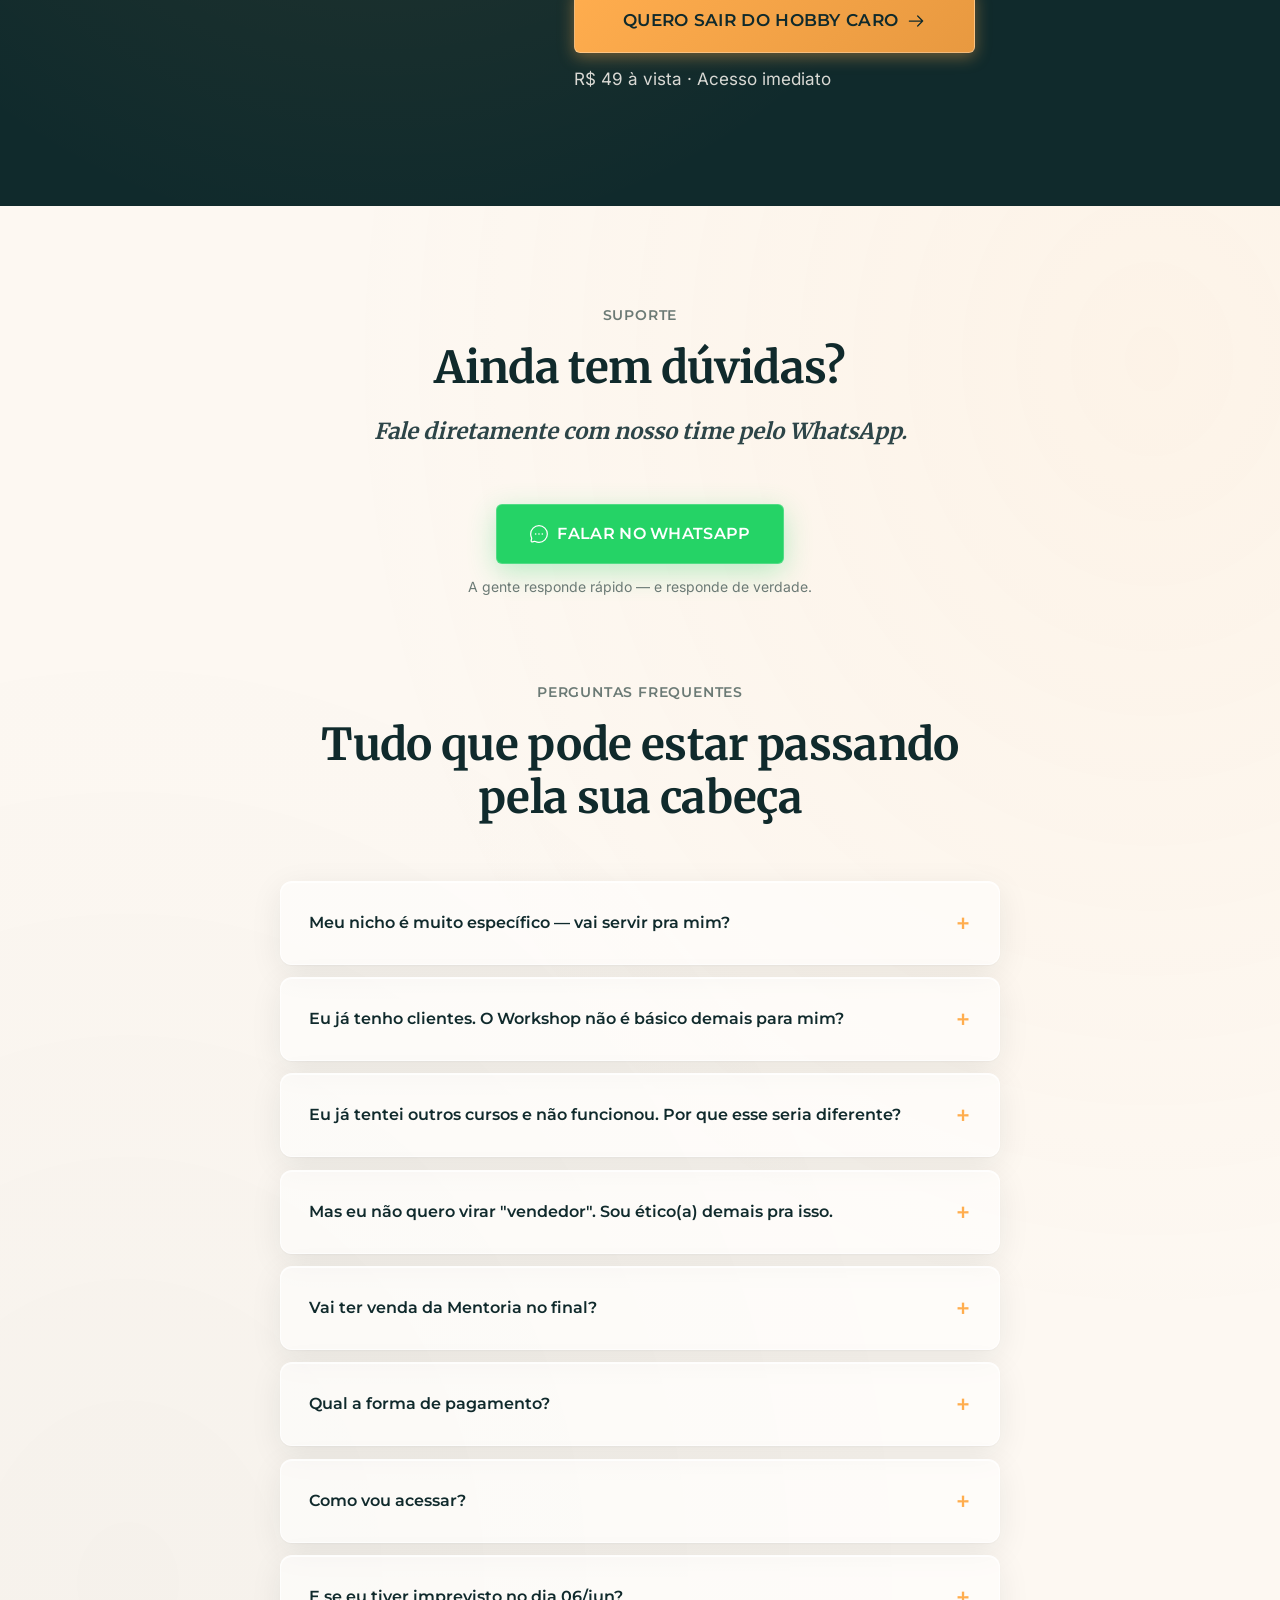
==== commit baa54cea: "feat: instalar Google Tag Manager (GTM-MZ9ZRFS8) Script no <head> e noscript no <body> em index.html" ====
--- a/index.html
+++ b/index.html
@@ -1,6 +1,13 @@
 <!DOCTYPE html>
 <html lang="pt-BR">
 <head>
+<!-- Google Tag Manager -->
+<script>(function(w,d,s,l,i){w[l]=w[l]||[];w[l].push({'gtm.start':
+new Date().getTime(),event:'gtm.js'});var f=d.getElementsByTagName(s)[0],
+j=d.createElement(s),dl=l!='dataLayer'?'&l='+l:'';j.async=true;j.src=
+'https://www.googletagmanager.com/gtm.js?id='+i+dl;f.parentNode.insertBefore(j,f);
+})(window,document,'script','dataLayer','GTM-MZ9ZRFS8');</script>
+<!-- End Google Tag Manager -->
   <meta charset="UTF-8" />
   <meta name="viewport" content="width=device-width, initial-scale=1.0, viewport-fit=cover" />
   <meta name="theme-color" content="#102A2C" />
@@ -145,6 +152,10 @@
   </style>
 </head>
 <body>
+<!-- Google Tag Manager (noscript) -->
+<noscript><iframe src="https://www.googletagmanager.com/ns.html?id=GTM-MZ9ZRFS8"
+height="0" width="0" style="display:none;visibility:hidden"></iframe></noscript>
+<!-- End Google Tag Manager (noscript) -->
 
   <main>
 
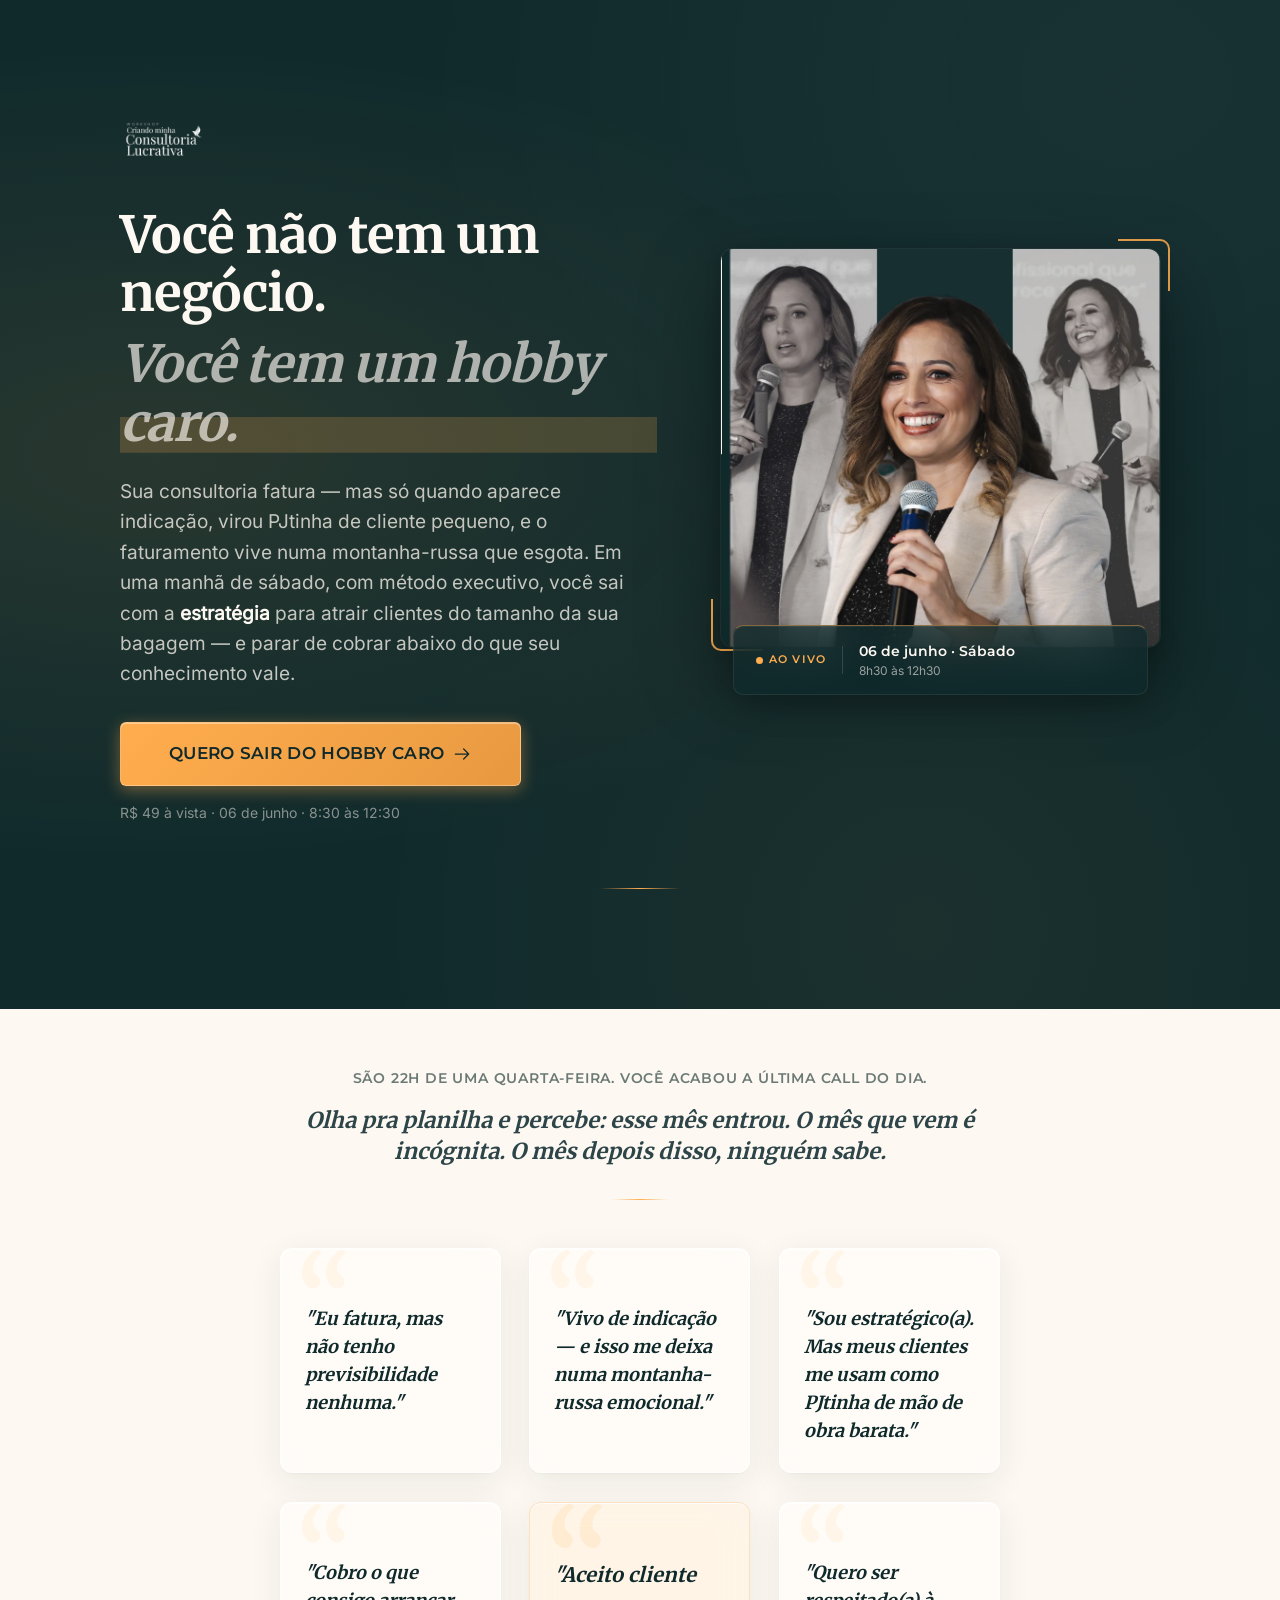
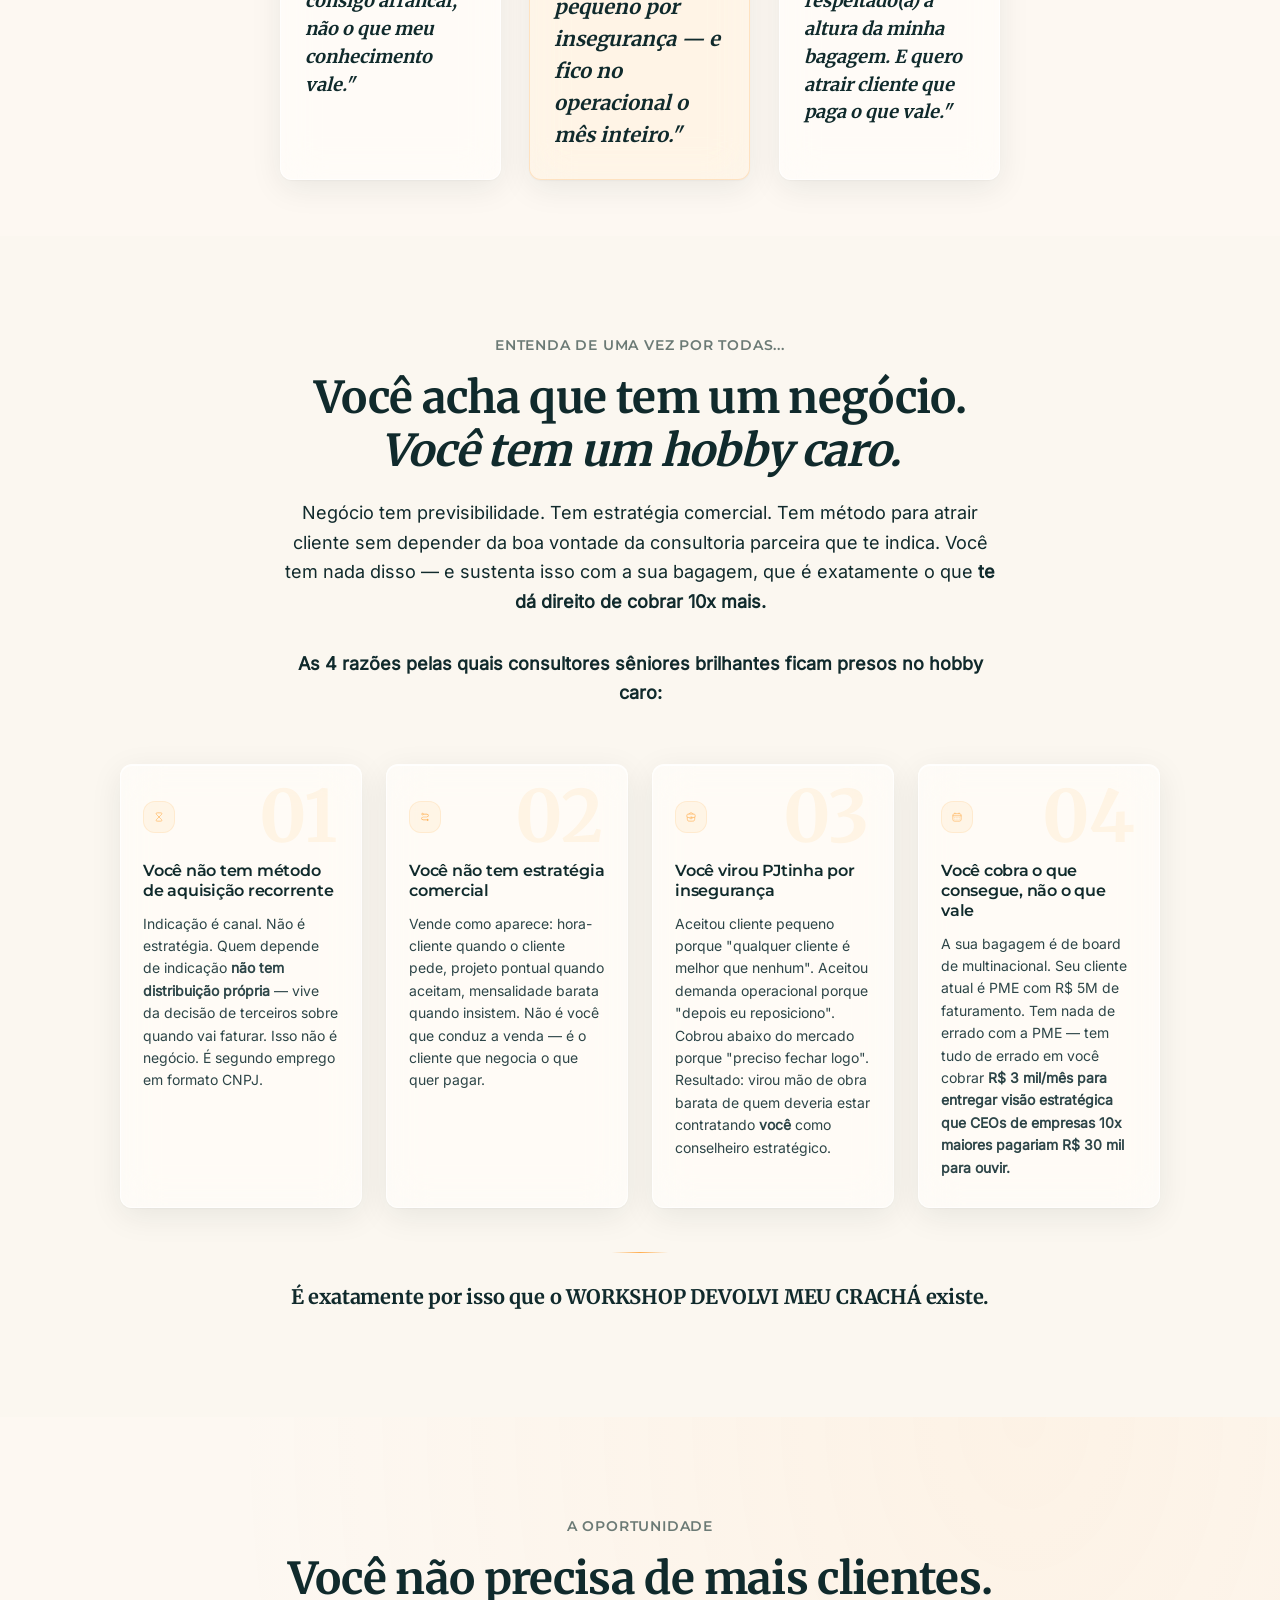
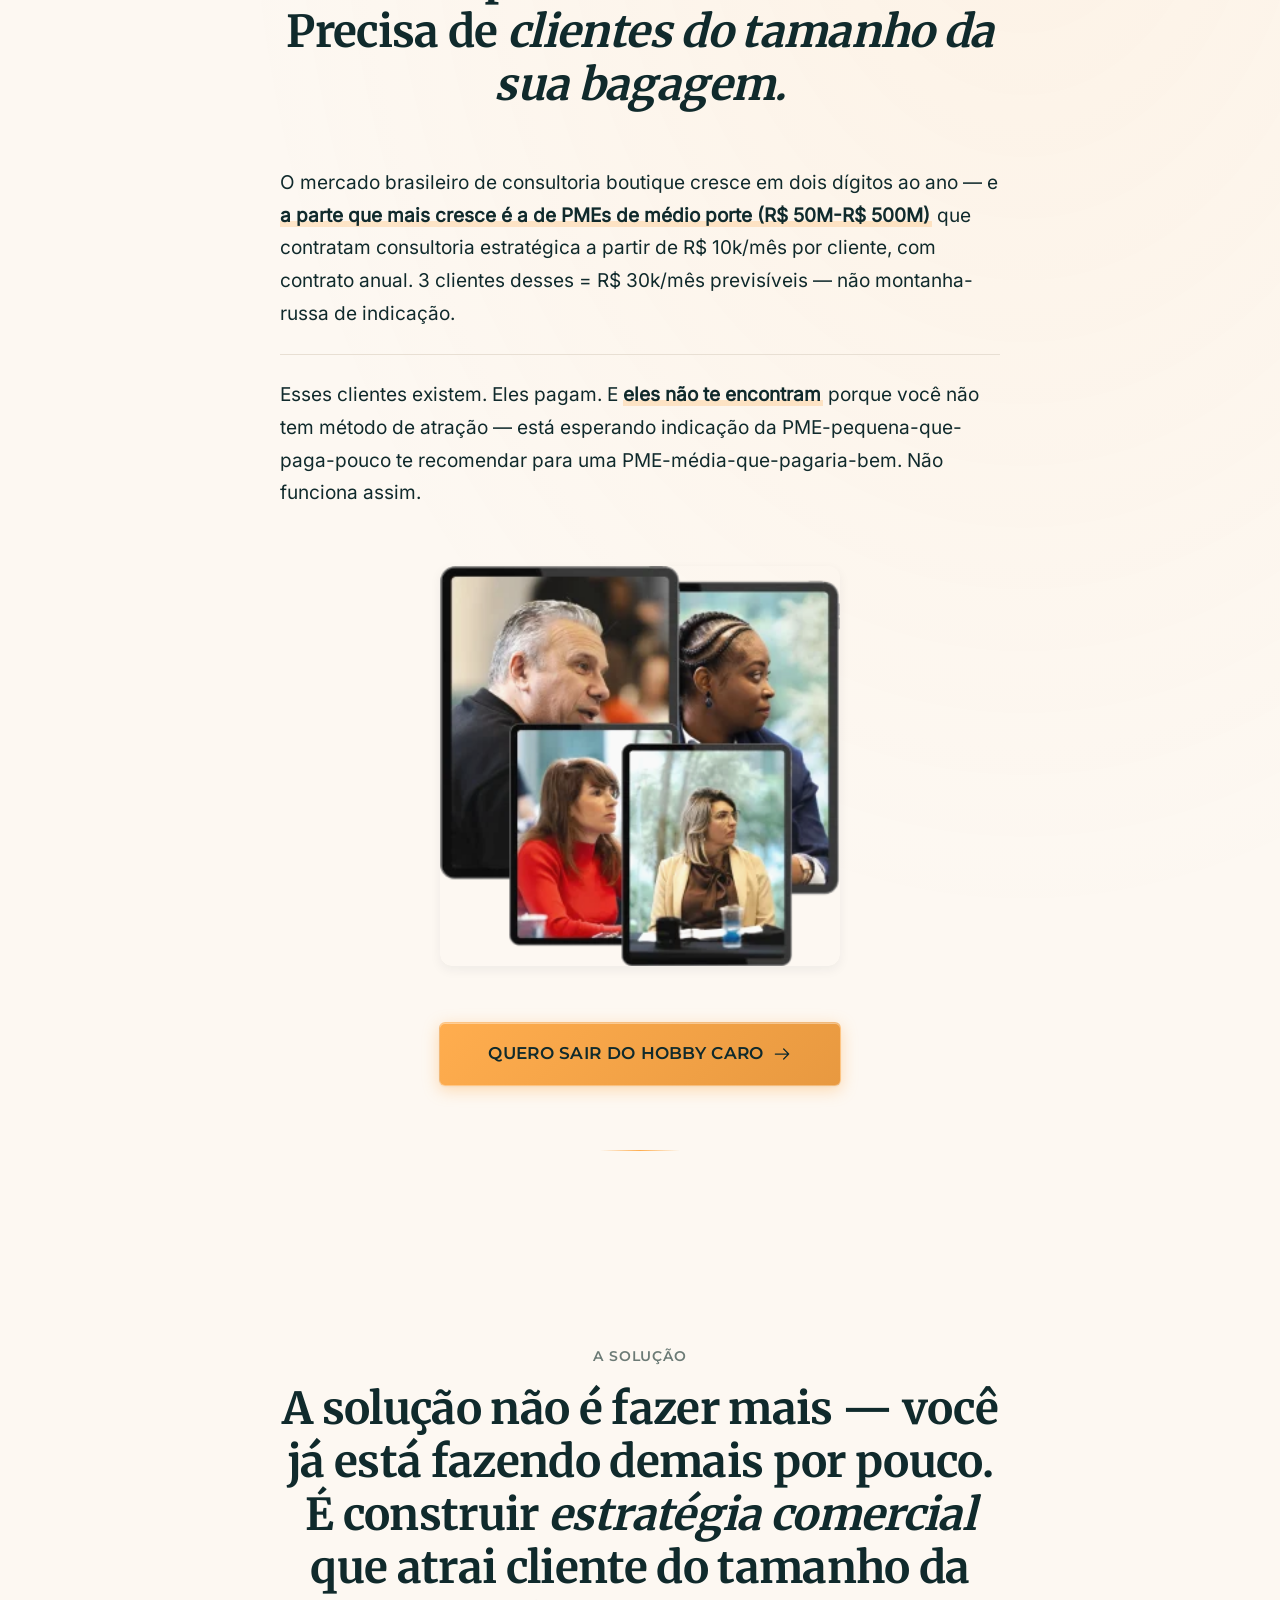
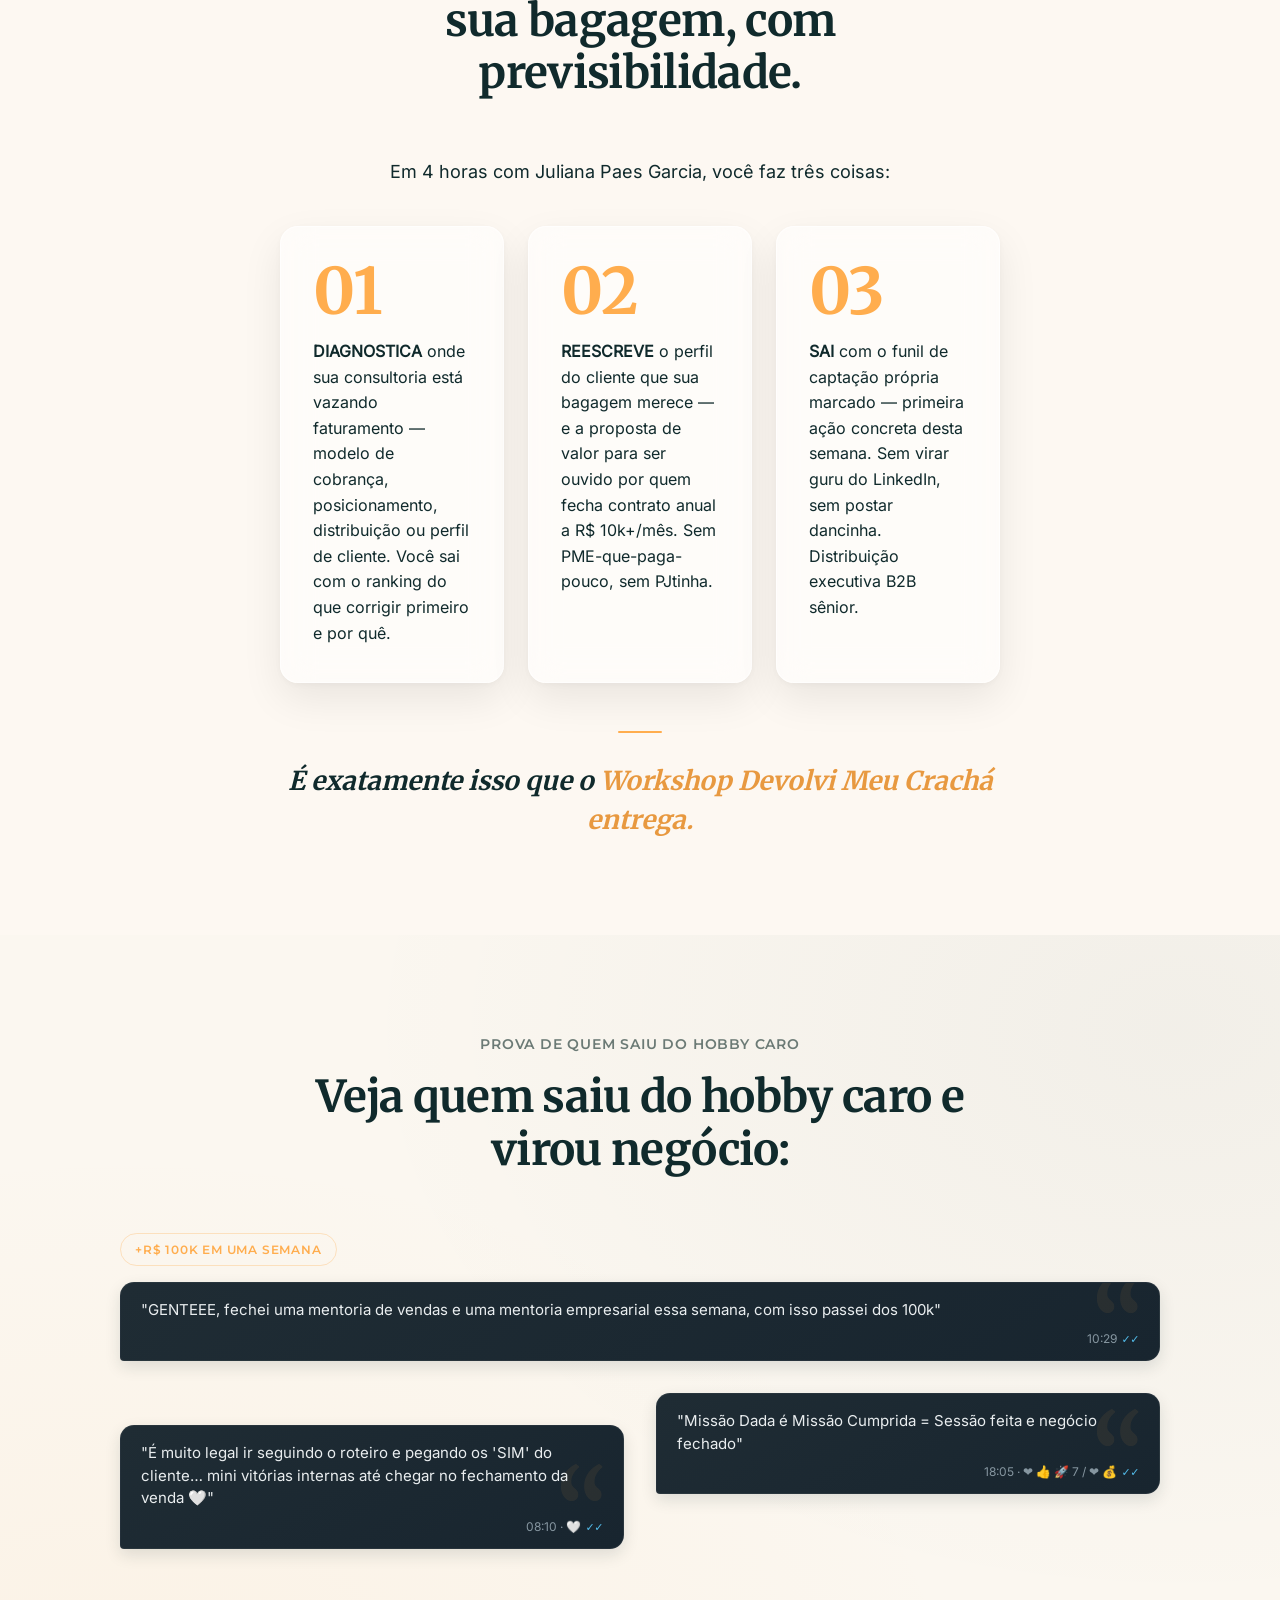
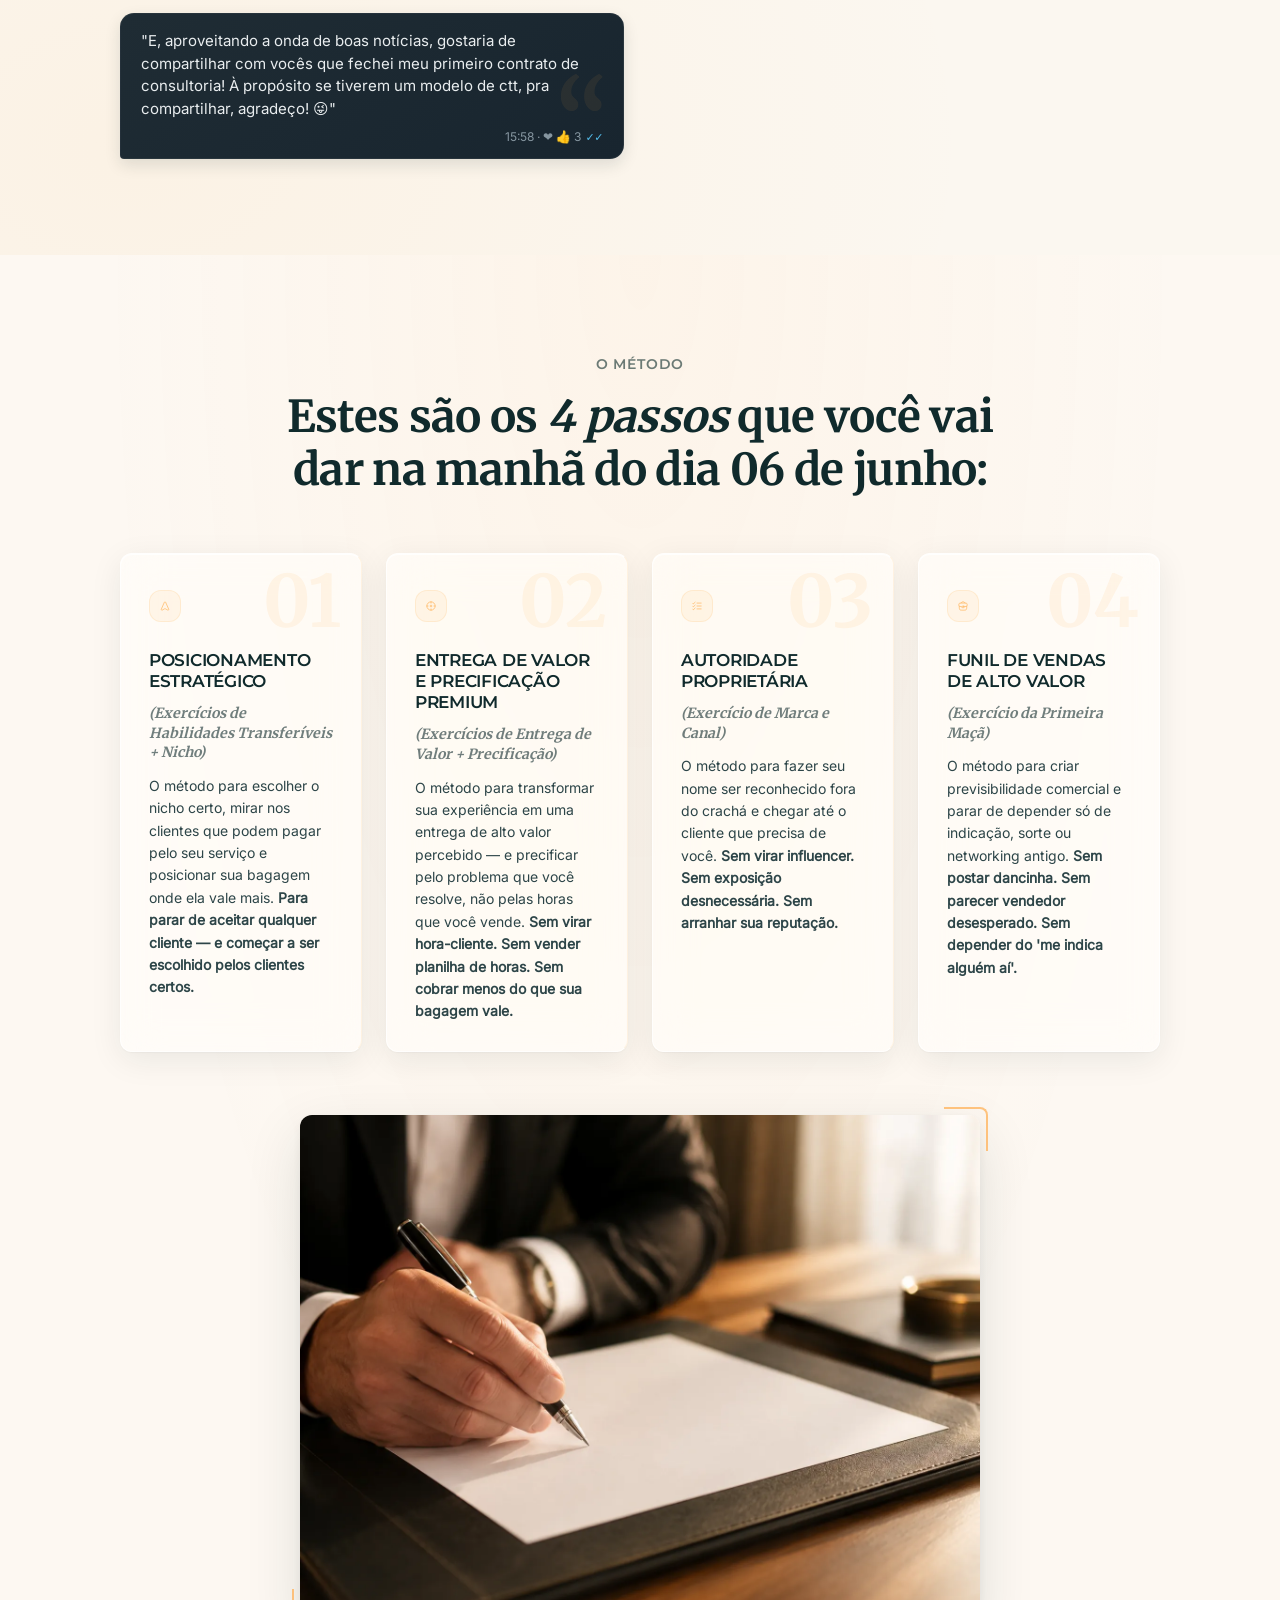
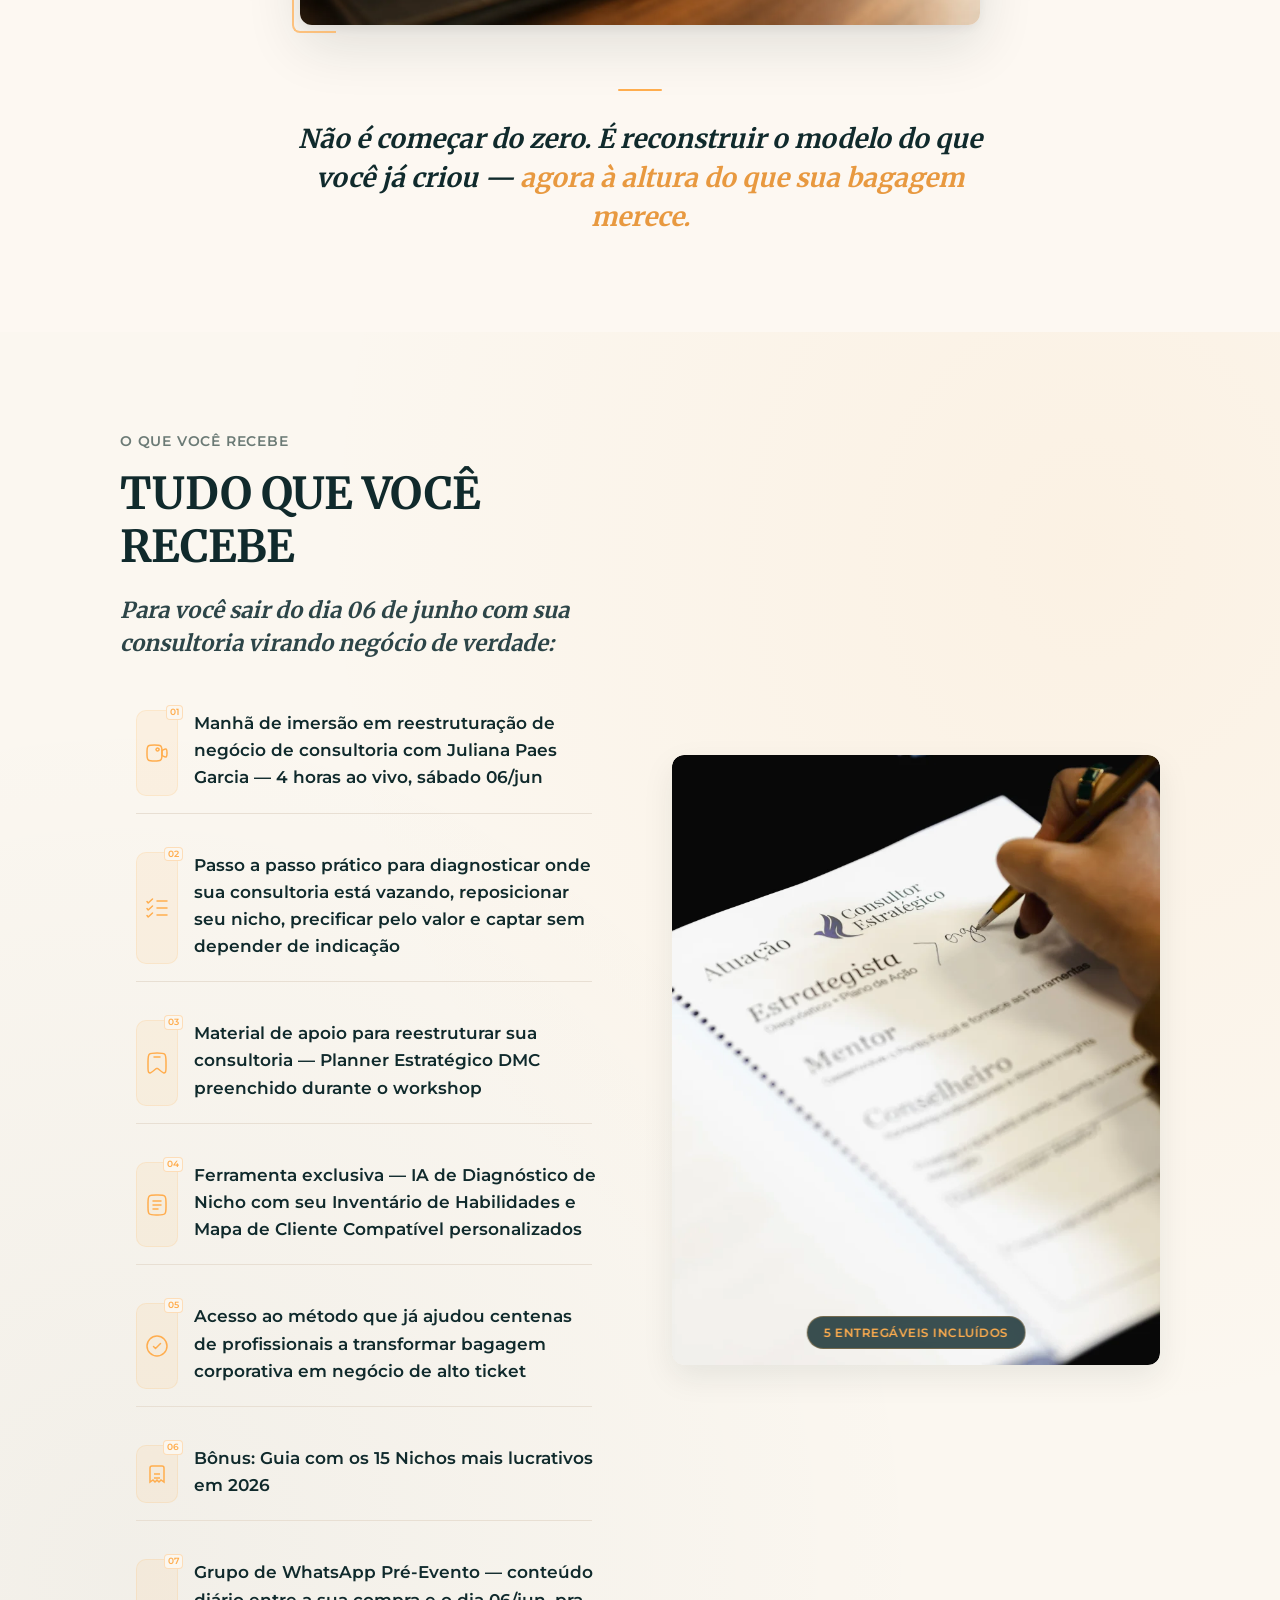
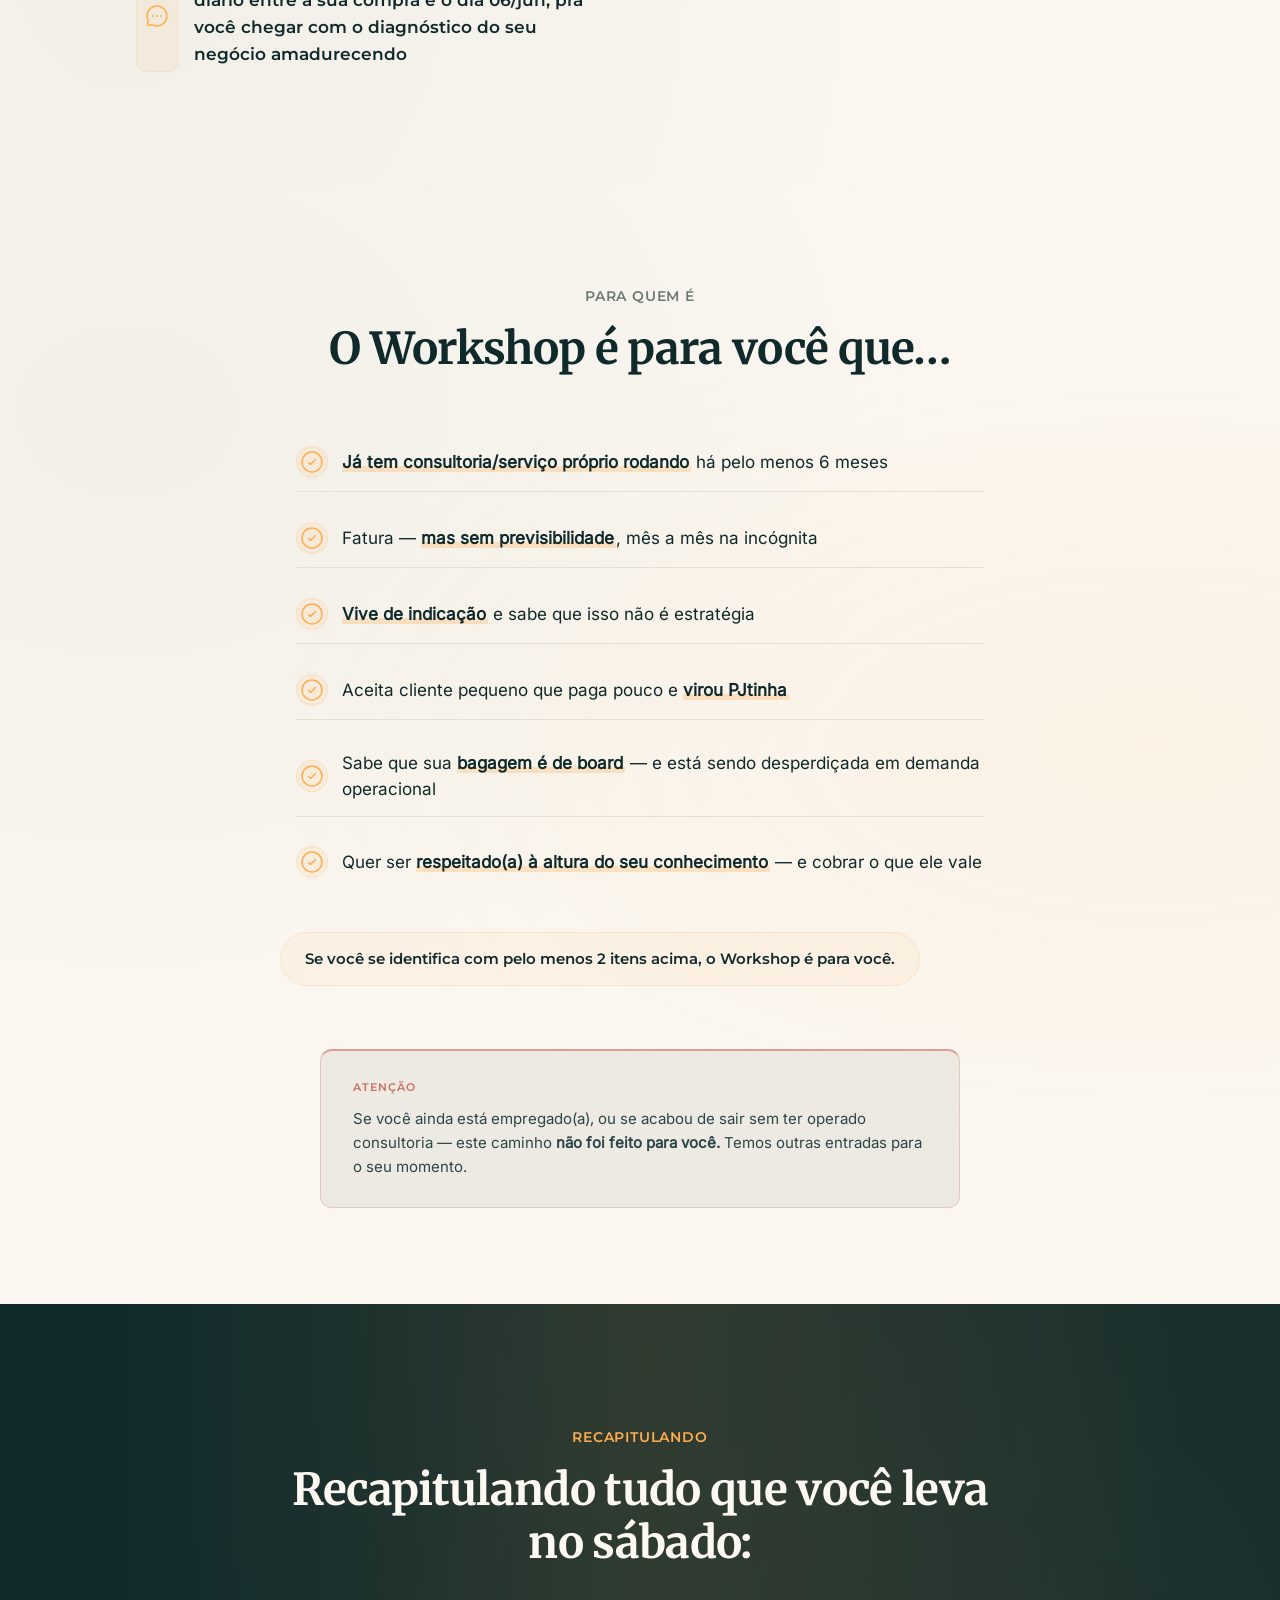
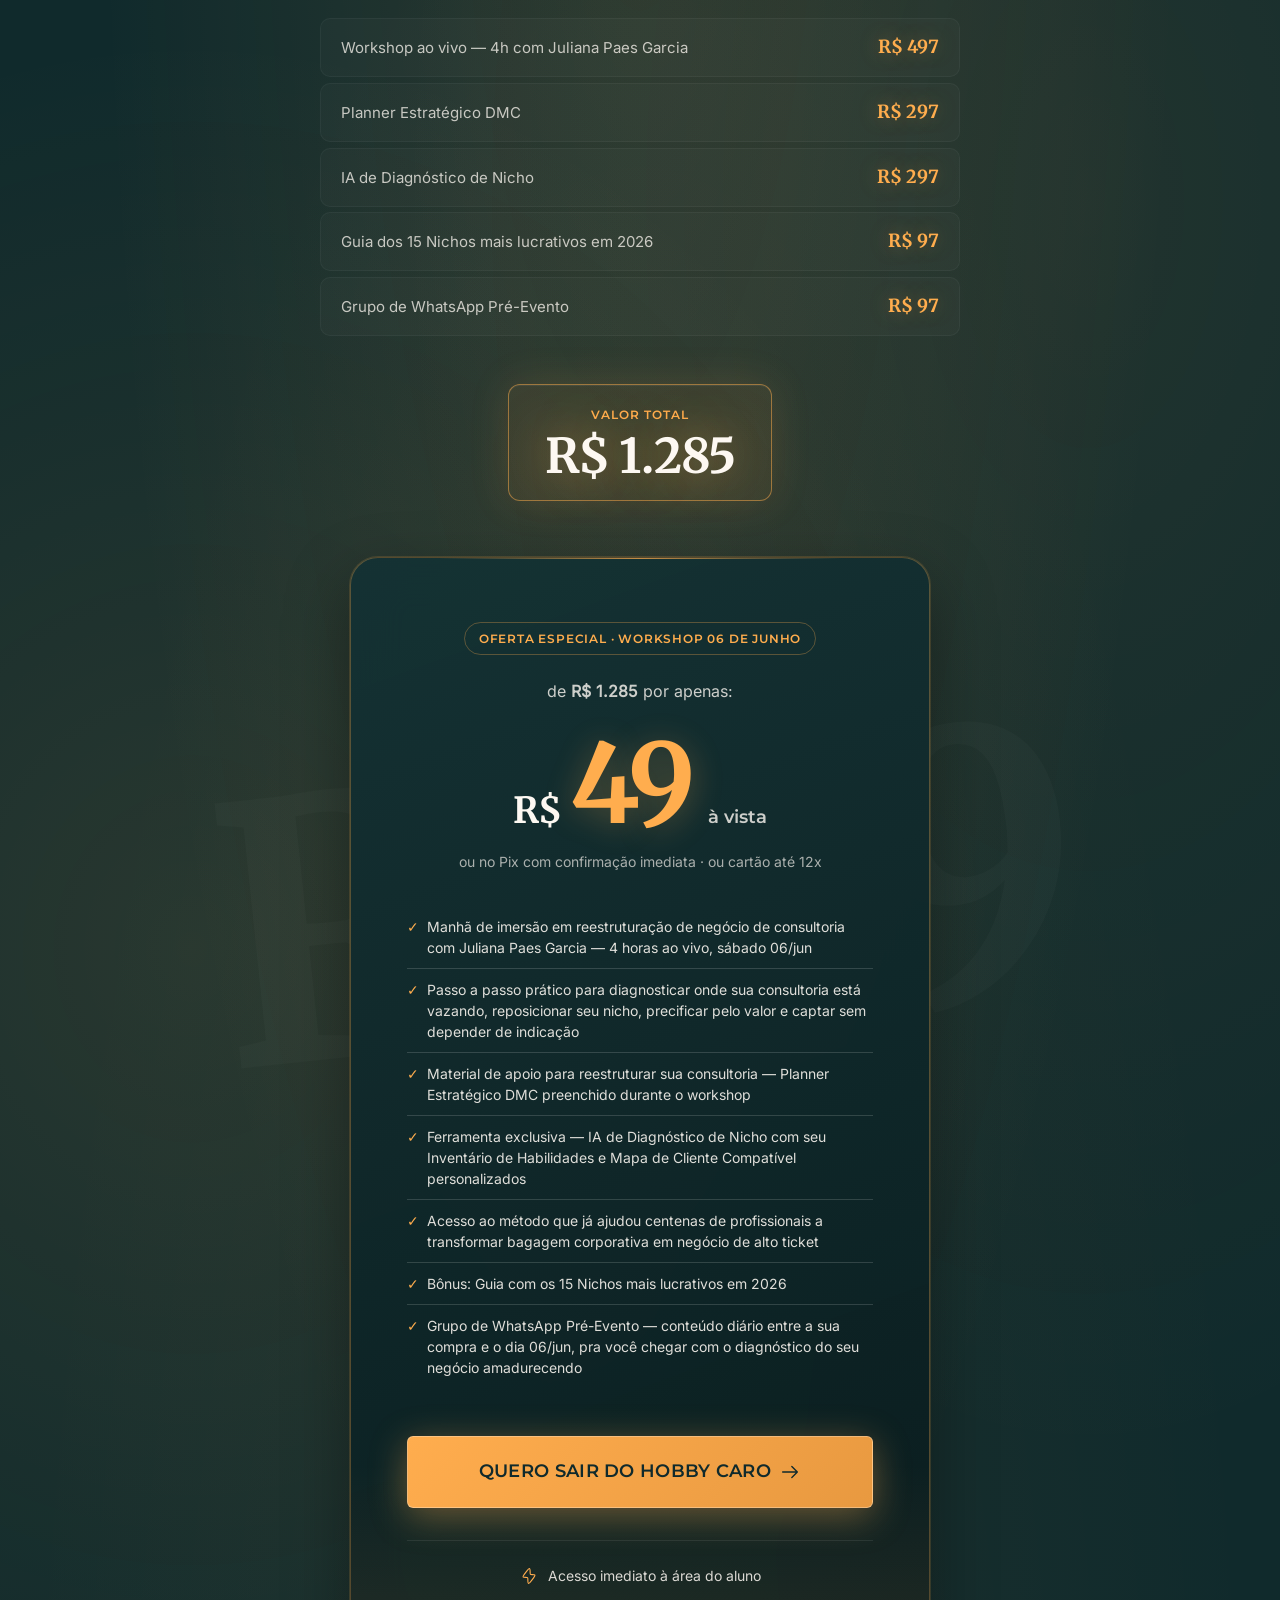
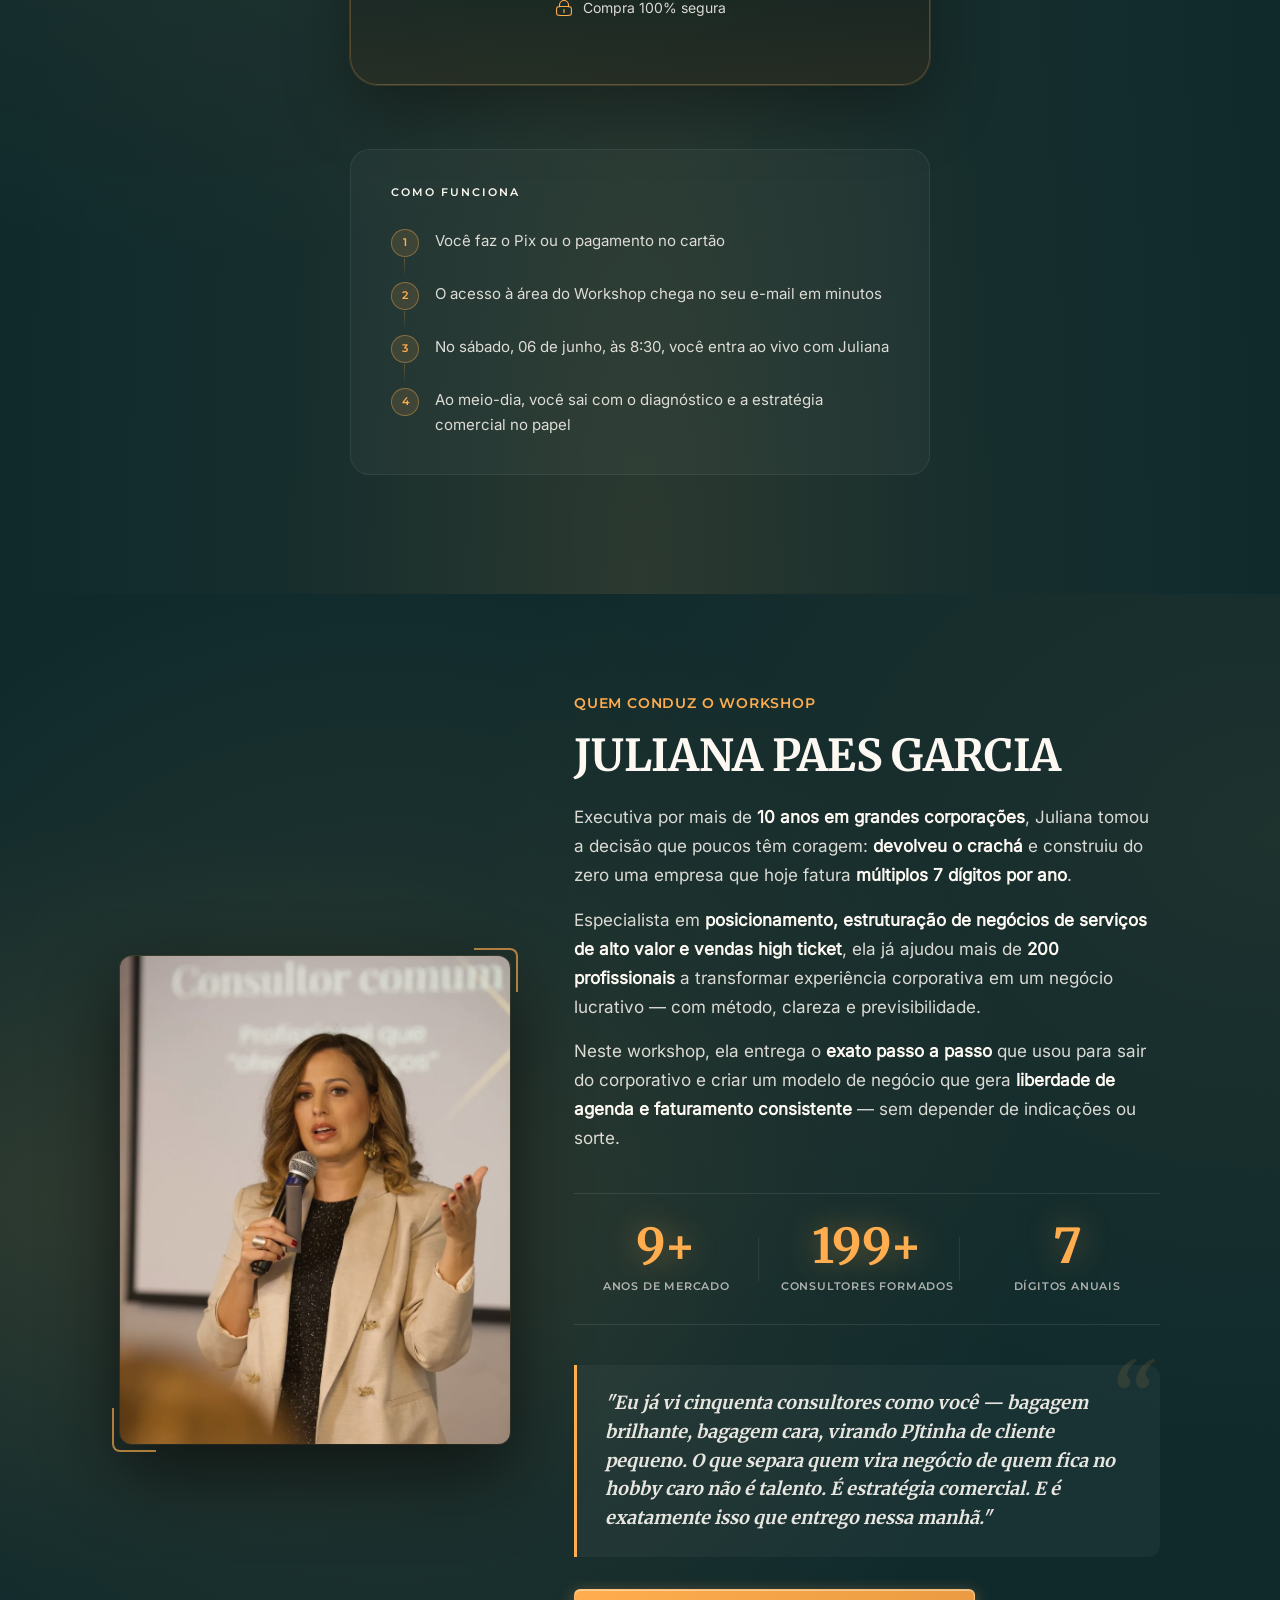
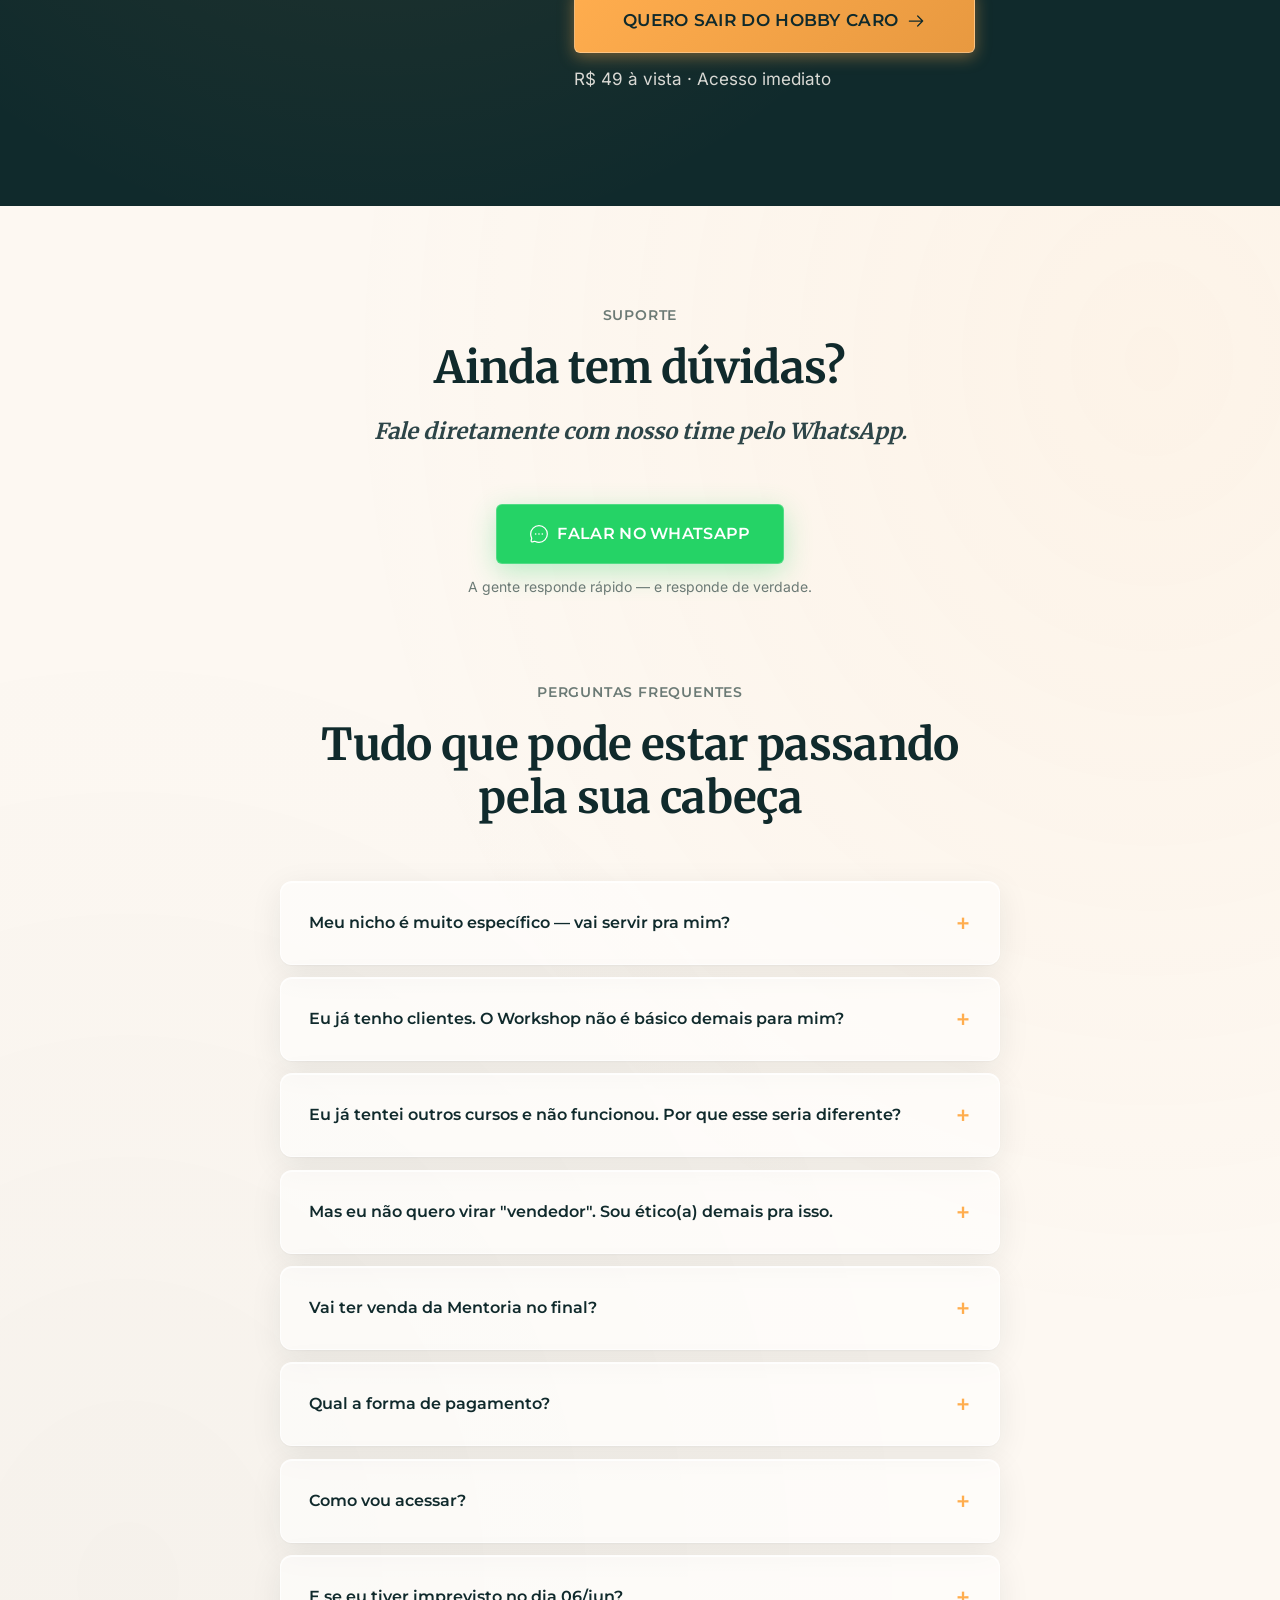
==== commit fefe493c: "perf: remover Meta Pixel client-side — coberto 100% via Cloudflare Zaraz CAPI fbevents.js, stub fbq," ====
--- a/index.html
+++ b/index.html
@@ -1,8 +1,9 @@
 <!DOCTYPE html>
 <html lang="pt-BR">
 <head>
+<!-- GTM desativado 23/05/2026 — branch perf/disable-gtm-preview — reverter: remover type="text/plain" -->
 <!-- Google Tag Manager -->
-<script>(function(w,d,s,l,i){w[l]=w[l]||[];w[l].push({'gtm.start':
+<script type="text/plain">(function(w,d,s,l,i){w[l]=w[l]||[];w[l].push({'gtm.start':
 new Date().getTime(),event:'gtm.js'});var f=d.getElementsByTagName(s)[0],
 j=d.createElement(s),dl=l!='dataLayer'?'&l='+l:'';j.async=true;j.src=
 'https://www.googletagmanager.com/gtm.js?id='+i+dl;f.parentNode.insertBefore(j,f);
@@ -12,45 +13,6 @@
   <meta name="viewport" content="width=device-width, initial-scale=1.0, viewport-fit=cover" />
   <meta name="theme-color" content="#102A2C" />
   <meta name="robots" content="index, follow" />
-
-  <!-- Meta Pixel Code (deferred for LCP optimization) -->
-  <script>
-  (function() {
-    var pixelLoaded = false;
-    function loadMetaPixel() {
-      if (pixelLoaded) return;
-      pixelLoaded = true;
-
-      !function(f,b,e,v,n,t,s){
-        if(f.fbq)return;n=f.fbq=function(){n.callMethod?
-        n.callMethod.apply(n,arguments):n.queue.push(arguments)};
-        if(!f._fbq)f._fbq=n;n.push=n;n.loaded=!0;n.version='2.0';
-        n.queue=[];t=b.createElement(e);t.async=!0;
-        t.src=v;s=b.getElementsByTagName(e)[0];
-        s.parentNode.insertBefore(t,s)
-      }(window,document,'script','https://connect.facebook.net/en_US/fbevents.js');
-
-      fbq('init', '520159145578484');
-      fbq('track', 'PageView');
-    }
-
-    var events = ['mousedown', 'touchstart', 'keydown', 'scroll', 'mousemove'];
-    function triggerLoad() {
-      events.forEach(function(e) { window.removeEventListener(e, triggerLoad); });
-      loadMetaPixel();
-    }
-    events.forEach(function(e) {
-      window.addEventListener(e, triggerLoad, { passive: true, once: true });
-    });
-
-    setTimeout(loadMetaPixel, 8000);
-  })();
-  </script>
-  <noscript>
-    <img height="1" width="1" style="display:none"
-         src="https://www.facebook.com/tr?id=520159145578484&ev=PageView&noscript=1"/>
-  </noscript>
-  <!-- End Meta Pixel Code -->
 
   <title>Workshop Devolvi Meu Crachá — Saia do hobby caro e estruture seu negócio de consultoria</title>
   <meta name="description" content="Em uma manhã de sábado, com método executivo, você sai da consultoria-hobby (sem previsibilidade, ticket baixo, virou PJtinha) e estrutura o negócio que sua bagagem merece." />
@@ -152,10 +114,7 @@
   </style>
 </head>
 <body>
-<!-- Google Tag Manager (noscript) -->
-<noscript><iframe src="https://www.googletagmanager.com/ns.html?id=GTM-MZ9ZRFS8"
-height="0" width="0" style="display:none;visibility:hidden"></iframe></noscript>
-<!-- End Google Tag Manager (noscript) -->
+<!-- GTM noscript removido 23/05/2026 — branch perf/disable-gtm-preview -->
 
   <main>
 
